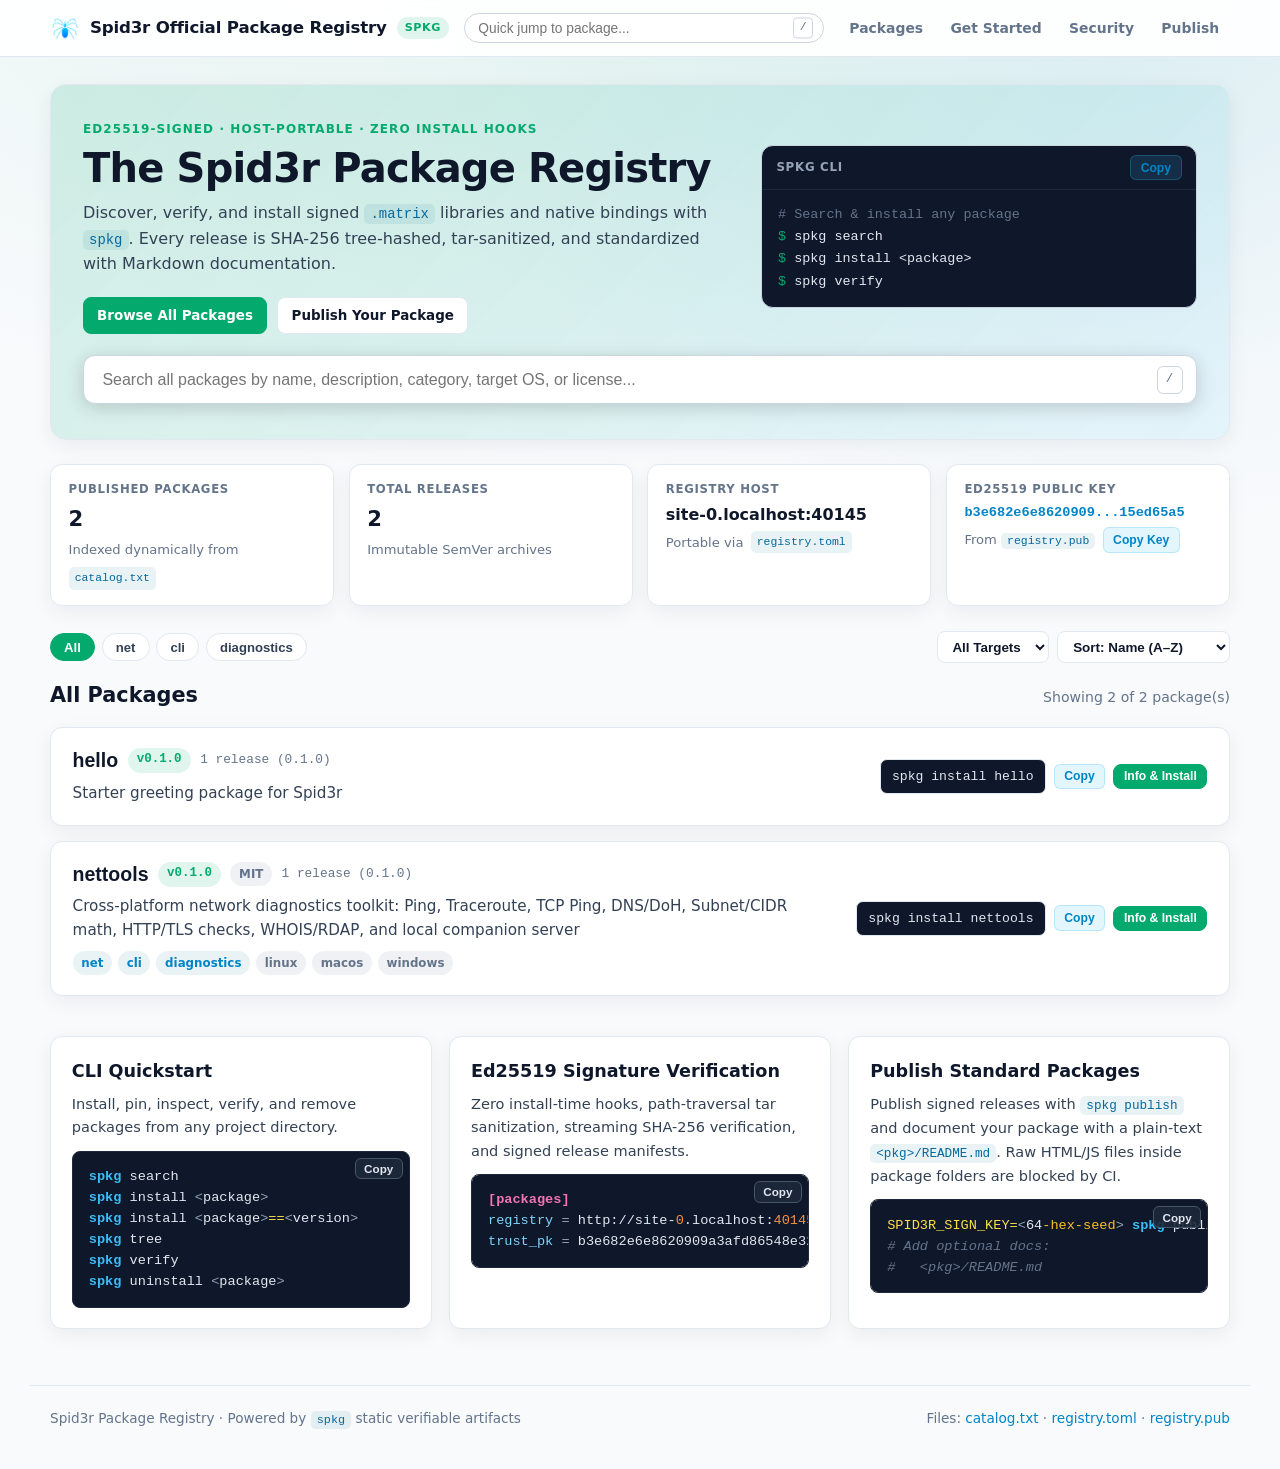
==== index.html @ d698ffff "syntax" ====
<!doctype html>
<html lang="en">
<head>
  <meta charset="utf-8" />
  <meta name="viewport" content="width=device-width, initial-scale=1" />
  <title>Spid3r Package Registry (spkg)</title>
  <link rel="icon" type="image/png" href="./assets/spid3r.png" />
  <style>
    :root {
      --bg-base: #f8fafc;
      --bg-surface: #ffffff;
      --bg-card: #ffffff;
      --bg-card-hover: #f1f5f9;
      --bg-code: #0f172a;
      --bg-chip: rgba(14, 116, 144, 0.09);
      --border: #e2e8f0;
      --border-strong: #cbd5e1;
      --fg: #0f172a;
      --fg-secondary: #334155;
      --fg-muted: #64748b;
      --accent: #04AA6D;
      --accent-hover: #059862;
      --accent-soft: rgba(4, 170, 109, 0.12);
      --cyan: #0284c7;
      --amber: #d97706;
      --rose: #e11d48;
      --shadow: 0 6px 20px rgba(15, 23, 42, 0.06);
      --radius: 12px;
      --radius-sm: 8px;
      --mono: ui-monospace, SFMono-Regular, Menlo, Monaco, Consolas, "Liberation Mono", monospace;
    }

    * { box-sizing: border-box; }
    html { scroll-behavior: smooth; }

    body {
      margin: 0;
      font-family: system-ui, -apple-system, BlinkMacSystemFont, "Segoe UI", Roboto, sans-serif;
      background:
        radial-gradient(ellipse 85% 42% at 50% -10%, rgba(4, 170, 109, 0.1), transparent),
        radial-gradient(ellipse 55% 32% at 88% 4%, rgba(2, 132, 199, 0.07), transparent),
        var(--bg-base);
      color: var(--fg);
      line-height: 1.6;
      min-height: 100vh;
      display: flex;
      flex-direction: column;
    }

    a { color: var(--cyan); text-decoration: none; }
    a:hover { text-decoration: underline; }

    button:focus-visible,
    input:focus-visible,
    select:focus-visible,
    a:focus-visible {
      outline: 2px solid var(--cyan);
      outline-offset: 2px;
    }

    code {
      font-family: var(--mono);
      font-size: 0.87em;
      background: var(--bg-chip);
      color: #0369a1;
      padding: 0.12rem 0.38rem;
      border-radius: 5px;
    }

    pre {
      margin: 0;
      background: var(--bg-code);
      color: #e2e8f0;
      border: 1px solid #1e293b;
      border-radius: var(--radius-sm);
      padding: 0.9rem 1rem;
      overflow-x: auto;
      font-family: var(--mono);
      font-size: 0.85rem;
      line-height: 1.55;
    }
    pre code {
      background: transparent;
      color: inherit;
      padding: 0;
      font-size: inherit;
    }

    /* Syntax highlighting tokens inside dark terminal <pre> blocks */
    .tok-comment { color: #64748b; font-style: italic; }
    .tok-string  { color: #86efac; }
    .tok-kw      { color: #c084fc; font-weight: 600; }
    .tok-cmd     { color: #38bdf8; font-weight: 600; }
    .tok-flag    { color: #fbbf24; }
    .tok-num     { color: #fb923c; }
    .tok-fn      { color: #60a5fa; }
    .tok-sec     { color: #f472b6; font-weight: 700; }
    .tok-key     { color: #7dd3fc; }
    .tok-var     { color: #fde047; }
    .tok-op      { color: #94a3b8; }

    /* Topbar */
    .topbar {
      position: sticky;
      top: 0;
      z-index: 50;
      background: rgba(255, 255, 255, 0.92);
      backdrop-filter: blur(12px);
      border-bottom: 1px solid var(--border);
    }

    .topbar-inner {
      max-width: 1220px;
      margin: 0 auto;
      padding: 0.7rem 1.25rem;
      display: flex;
      align-items: center;
      justify-content: space-between;
      gap: 0.9rem;
      flex-wrap: wrap;
    }

    .brand {
      display: inline-flex;
      align-items: center;
      gap: 0.62rem;
      color: var(--fg);
      font-weight: 700;
      font-size: 1.04rem;
      letter-spacing: -0.01em;
    }
    .brand:hover { text-decoration: none; }
    .brand img { width: 30px; height: 30px; border-radius: 7px; display: block; }
    .brand-tag {
      font-size: 0.7rem;
      font-weight: 700;
      padding: 0.12rem 0.5rem;
      border-radius: 999px;
      background: var(--accent-soft);
      color: var(--accent);
      text-transform: uppercase;
      letter-spacing: 0.05em;
    }

    .top-search {
      flex: 1 1 240px;
      max-width: 360px;
      position: relative;
    }
    .top-search input {
      width: 100%;
      padding: 0.42rem 2.2rem 0.42rem 0.85rem;
      border-radius: 999px;
      border: 1px solid var(--border-strong);
      background: var(--bg-card);
      color: var(--fg);
      font-size: 0.86rem;
    }
    .top-kbd {
      position: absolute;
      right: 0.65rem;
      top: 50%;
      transform: translateY(-50%);
      font-family: var(--mono);
      font-size: 0.72rem;
      color: var(--fg-muted);
      border: 1px solid var(--border-strong);
      border-radius: 4px;
      padding: 0.02rem 0.35rem;
      pointer-events: none;
    }

    .nav-links {
      display: flex;
      align-items: center;
      gap: 0.35rem;
      flex-wrap: wrap;
    }
    .nav-link {
      color: var(--fg-muted);
      font-size: 0.87rem;
      font-weight: 600;
      padding: 0.36rem 0.68rem;
      border-radius: var(--radius-sm);
    }
    .nav-link:hover { background: var(--bg-card); color: var(--fg); text-decoration: none; }

    .btn {
      background: var(--bg-card);
      color: var(--fg);
      border: 1px solid var(--border);
      border-radius: var(--radius-sm);
      padding: 0.42rem 0.82rem;
      font-size: 0.84rem;
      font-weight: 600;
      cursor: pointer;
      display: inline-flex;
      align-items: center;
      gap: 0.35rem;
      transition: border-color 0.14s, background 0.14s;
    }
    .btn:hover { background: var(--bg-card-hover); border-color: var(--border-strong); text-decoration: none; }
    .btn-primary {
      background: var(--accent);
      color: #ffffff;
      border-color: var(--accent);
    }
    .btn-primary:hover { background: var(--accent-hover); border-color: var(--accent-hover); }
    .btn-sm { padding: 0.28rem 0.6rem; font-size: 0.76rem; }

    .wrap {
      width: 100%;
      max-width: 1220px;
      margin: 0 auto;
      padding: 1.65rem 1.25rem 3.5rem;
      flex: 1 0 auto;
    }

    .banner-move {
      display: none;
      margin-bottom: 1.25rem;
      padding: 0.9rem 1.1rem;
      border-radius: var(--radius);
      border: 1px solid rgba(251, 191, 36, 0.45);
      border-left: 4px solid var(--amber);
      background: rgba(251, 191, 36, 0.12);
      font-size: 0.94rem;
    }

    /* Home Hero */
    .hero {
      background: linear-gradient(135deg, rgba(4, 170, 109, 0.15), rgba(56, 189, 248, 0.09));
      border: 1px solid var(--border);
      border-radius: 16px;
      padding: 2.2rem 2rem;
      box-shadow: var(--shadow);
      margin-bottom: 1.45rem;
    }
    .hero-grid {
      display: grid;
      grid-template-columns: minmax(0, 1.35fr) minmax(280px, 0.9fr);
      gap: 1.5rem;
      align-items: center;
    }
    .eyebrow {
      font-size: 0.75rem;
      font-weight: 700;
      letter-spacing: 0.09em;
      text-transform: uppercase;
      color: var(--accent);
      margin-bottom: 0.4rem;
    }
    h1 {
      margin: 0 0 0.55rem;
      font-size: clamp(1.75rem, 3.3vw, 2.5rem);
      line-height: 1.15;
      letter-spacing: -0.02em;
    }
    .hero-lead {
      margin: 0 0 1.25rem;
      color: var(--fg-secondary);
      max-width: 62ch;
      font-size: 1rem;
    }
    .hero-actions {
      display: flex;
      gap: 0.65rem;
      flex-wrap: wrap;
      align-items: center;
    }

    .hero-terminal {
      background: var(--bg-code);
      border: 1px solid var(--border-strong);
      border-radius: var(--radius);
      overflow: hidden;
    }
    .hero-term-head {
      padding: 0.52rem 0.9rem;
      border-bottom: 1px solid #1e293b;
      display: flex;
      align-items: center;
      justify-content: space-between;
      font-size: 0.74rem;
      font-weight: 700;
      color: #94a3b8;
      text-transform: uppercase;
      letter-spacing: 0.06em;
    }
    .hero-term-body {
      padding: 0.9rem 1rem;
      font-family: var(--mono);
      font-size: 0.84rem;
      color: #e2e8f0;
      line-height: 1.65;
    }
    .t-prompt { color: var(--accent); }
    .t-comment { color: #64748b; }

    .search-shell {
      position: relative;
      display: flex;
      align-items: center;
      margin-top: 1.35rem;
    }
    .search-input {
      width: 100%;
      padding: 0.9rem 4.5rem 0.9rem 1.15rem;
      border-radius: var(--radius);
      border: 1px solid var(--border-strong);
      background: var(--bg-surface);
      color: var(--fg);
      font-size: 1rem;
      box-shadow: 0 4px 18px rgba(0, 0, 0, 0.16);
    }
    .kbd-hint {
      position: absolute;
      right: 0.9rem;
      padding: 0.18rem 0.52rem;
      border-radius: 6px;
      border: 1px solid var(--border-strong);
      background: var(--bg-card);
      color: var(--fg-muted);
      font-family: var(--mono);
      font-size: 0.78rem;
      pointer-events: none;
    }

    /* KPI Strip */
    .kpi-grid {
      display: grid;
      grid-template-columns: repeat(auto-fit, minmax(220px, 1fr));
      gap: 0.9rem;
      margin-bottom: 1.6rem;
    }
    .kpi {
      background: var(--bg-card);
      border: 1px solid var(--border);
      border-radius: var(--radius);
      padding: 0.95rem 1.1rem;
      box-shadow: var(--shadow);
    }
    .kpi-k {
      font-size: 0.73rem;
      font-weight: 700;
      text-transform: uppercase;
      letter-spacing: 0.06em;
      color: var(--fg-muted);
    }
    .kpi-v {
      font-size: 1.32rem;
      font-weight: 700;
      margin: 0.22rem 0;
      word-break: break-word;
    }
    .kpi-n {
      font-size: 0.82rem;
      color: var(--fg-muted);
      display: flex;
      align-items: center;
      gap: 0.45rem;
      flex-wrap: wrap;
    }
    .mono-trunc {
      font-family: var(--mono);
      font-size: 0.85rem;
      color: var(--cyan);
    }

    /* Toolbar & Directory */
    .toolbar {
      display: flex;
      align-items: center;
      justify-content: space-between;
      gap: 0.9rem;
      flex-wrap: wrap;
      margin-bottom: 1rem;
    }
    .cat-pills { display: flex; align-items: center; gap: 0.42rem; flex-wrap: wrap; }
    .pill {
      background: var(--bg-card);
      color: var(--fg-secondary);
      border: 1px solid var(--border);
      border-radius: 999px;
      padding: 0.34rem 0.82rem;
      font-size: 0.82rem;
      font-weight: 600;
      cursor: pointer;
    }
    .pill:hover { border-color: var(--border-strong); color: var(--fg); }
    .pill.active { background: var(--accent); border-color: var(--accent); color: #ffffff; }
    .toolbar-selects { display: flex; align-items: center; gap: 0.5rem; flex-wrap: wrap; }

    select {
      background: var(--bg-card);
      color: var(--fg);
      border: 1px solid var(--border);
      border-radius: var(--radius-sm);
      padding: 0.4rem 0.68rem;
      font-size: 0.84rem;
      font-weight: 600;
    }

    .catalog-head {
      display: flex;
      align-items: baseline;
      justify-content: space-between;
      margin-bottom: 0.9rem;
      gap: 0.5rem;
      flex-wrap: wrap;
    }
    .catalog-head h2 { margin: 0; font-size: 1.3rem; }
    .result-meta { color: var(--fg-muted); font-size: 0.88rem; }

    .pkg-grid {
      display: flex;
      flex-direction: column;
      gap: 0.9rem;
      margin-bottom: 2.5rem;
    }
    .pkg-card {
      background: var(--bg-card);
      border: 1px solid var(--border);
      border-radius: var(--radius);
      padding: 1.25rem 1.35rem;
      display: grid;
      grid-template-columns: minmax(0, 1fr) auto;
      gap: 1rem 1.5rem;
      align-items: center;
      box-shadow: var(--shadow);
      transition: transform 0.13s, border-color 0.15s;
      cursor: pointer;
    }
    .pkg-card:hover { transform: translateY(-1px); border-color: var(--cyan); }
    .pkg-main {
      display: flex;
      flex-direction: column;
      gap: 0.55rem;
      min-width: 0;
    }
    .pkg-top { display: flex; align-items: center; gap: 0.6rem; flex-wrap: wrap; }
    .pkg-name-btn {
      background: none;
      border: none;
      padding: 0;
      color: var(--fg);
      font-size: 1.22rem;
      font-weight: 700;
      cursor: pointer;
      text-align: left;
    }
    .pkg-card:hover .pkg-name-btn { color: var(--cyan); text-decoration: underline; }
    .ver-pill {
      font-family: var(--mono);
      font-size: 0.78rem;
      font-weight: 700;
      padding: 0.16rem 0.56rem;
      border-radius: 999px;
      background: var(--accent-soft);
      color: var(--accent);
      white-space: nowrap;
    }
    .pkg-meta-sub {
      font-size: 0.8rem;
      color: var(--fg-muted);
      font-family: var(--mono);
    }
    .pkg-desc {
      margin: 0;
      color: var(--fg-secondary);
      font-size: 0.95rem;
      line-height: 1.55;
      word-break: break-word;
    }
    .tag-row { display: flex; flex-wrap: wrap; gap: 0.38rem; align-items: center; }
    .tag {
      font-size: 0.74rem;
      font-weight: 600;
      padding: 0.14rem 0.54rem;
      border-radius: 999px;
      background: var(--bg-chip);
      color: var(--cyan);
    }
    .tag.target { background: rgba(148, 163, 184, 0.15); color: var(--fg-muted); }

    .pkg-foot {
      display: flex;
      align-items: center;
      gap: 0.5rem;
      flex-wrap: wrap;
      justify-content: flex-end;
    }
    .install-mini {
      background: var(--bg-code);
      color: #e2e8f0;
      border: 1px solid var(--border);
      border-radius: 7px;
      padding: 0.38rem 0.7rem;
      font-family: var(--mono);
      font-size: 0.82rem;
      white-space: nowrap;
    }
    .copy-mini {
      background: rgba(56, 189, 248, 0.14);
      color: var(--cyan);
      border: 1px solid rgba(56, 189, 248, 0.25);
      border-radius: 6px;
      padding: 0.3rem 0.6rem;
      font-size: 0.76rem;
      font-weight: 700;
      cursor: pointer;
      white-space: nowrap;
    }
    .copy-mini:hover { background: var(--accent); color: #ffffff; border-color: var(--accent); }

    /* Info Panels */
    .sections-grid {
      display: grid;
      grid-template-columns: repeat(auto-fit, minmax(310px, 1fr));
      gap: 1.1rem;
    }
    .panel {
      background: var(--bg-card);
      border: 1px solid var(--border);
      border-radius: var(--radius);
      padding: 1.25rem 1.3rem;
      box-shadow: var(--shadow);
      scroll-margin-top: 4.5rem;
    }
    .panel h3 { margin: 0 0 0.45rem; font-size: 1.1rem; }
    .panel p { margin: 0 0 0.75rem; color: var(--fg-secondary); font-size: 0.91rem; }

    .code-wrap { position: relative; margin-top: 0.55rem; }
    .code-wrap .copy-float {
      position: absolute;
      top: 0.45rem;
      right: 0.45rem;
      background: rgba(30, 41, 59, 0.9);
      color: #e2e8f0;
      border: 1px solid #475569;
      border-radius: 6px;
      padding: 0.2rem 0.52rem;
      font-size: 0.73rem;
      font-weight: 600;
      cursor: pointer;
    }
    .code-wrap .copy-float:hover { background: var(--accent); border-color: var(--accent); color: #ffffff; }

    .empty-state {
      grid-column: 1 / -1;
      background: var(--bg-card);
      border: 1px dashed var(--border-strong);
      border-radius: var(--radius);
      padding: 2.2rem;
      text-align: center;
      color: var(--fg-muted);
    }

    /* Package Detail View */
    .detail-view { display: none; }
    .detail-view.active { display: block; }
    .home-view.hidden { display: none; }

    .detail-crumb {
      display: flex;
      align-items: center;
      justify-content: space-between;
      gap: 0.75rem;
      flex-wrap: wrap;
      margin-bottom: 1rem;
    }
    .crumb-trail {
      font-size: 0.88rem;
      color: var(--fg-muted);
      display: flex;
      align-items: center;
      gap: 0.45rem;
      flex-wrap: wrap;
    }

    .detail-header {
      background: var(--bg-card);
      border: 1px solid var(--border);
      border-radius: 14px;
      padding: 1.4rem 1.5rem;
      box-shadow: var(--shadow);
      margin-bottom: 1.25rem;
    }
    .detail-title-row {
      display: flex;
      align-items: center;
      justify-content: space-between;
      gap: 1rem;
      flex-wrap: wrap;
    }
    .detail-title-left {
      display: flex;
      align-items: center;
      gap: 0.7rem;
      flex-wrap: wrap;
    }
    .detail-title-left h1 { margin: 0; font-size: clamp(1.5rem, 2.8vw, 2.05rem); }

    .sig-badge {
      font-size: 0.76rem;
      font-weight: 700;
      padding: 0.2rem 0.62rem;
      border-radius: 999px;
      background: var(--accent-soft);
      color: var(--accent);
      border: 1px solid rgba(4, 170, 109, 0.35);
    }
    .sig-badge.warn {
      background: rgba(251, 191, 36, 0.14);
      color: var(--amber);
      border-color: rgba(251, 191, 36, 0.35);
    }

    .detail-layout {
      display: grid;
      grid-template-columns: minmax(0, 1fr) 335px;
      gap: 1.25rem;
      align-items: start;
    }

    .detail-main-card {
      background: var(--bg-card);
      border: 1px solid var(--border);
      border-radius: var(--radius);
      box-shadow: var(--shadow);
      overflow: hidden;
    }

    .detail-tabs {
      display: flex;
      gap: 0.25rem;
      padding: 0.65rem 0.9rem 0;
      border-bottom: 1px solid var(--border);
      background: var(--bg-surface);
      flex-wrap: wrap;
    }
    .dtab-btn {
      background: transparent;
      color: var(--fg-muted);
      border: none;
      border-bottom: 2px solid transparent;
      padding: 0.55rem 0.9rem;
      font-size: 0.88rem;
      font-weight: 600;
      cursor: pointer;
    }
    .dtab-btn:hover { color: var(--fg); }
    .dtab-btn.active {
      color: var(--accent);
      border-bottom-color: var(--accent);
    }

    .detail-tab-body { padding: 1.35rem 1.45rem; }

    /* Markdown Typography */
    .md-body h1, .md-body h2, .md-body h3, .md-body h4 {
      margin: 1.35rem 0 0.55rem;
      line-height: 1.25;
      color: var(--fg);
    }
    .md-body h1:first-child, .md-body h2:first-child { margin-top: 0; }
    .md-body h1 { font-size: 1.55rem; padding-bottom: 0.35rem; border-bottom: 1px solid var(--border); }
    .md-body h2 { font-size: 1.25rem; padding-bottom: 0.28rem; border-bottom: 1px solid var(--border); }
    .md-body h3 { font-size: 1.06rem; }
    .md-body p { margin: 0 0 0.85rem; color: var(--fg-secondary); }
    .md-body ul, .md-body ol { margin: 0 0 0.9rem; padding-left: 1.45rem; color: var(--fg-secondary); }
    .md-body li { margin-bottom: 0.28rem; }
    .md-body blockquote {
      margin: 0 0 0.95rem;
      padding: 0.55rem 1rem;
      border-left: 3px solid var(--accent);
      background: var(--bg-surface);
      color: var(--fg-secondary);
      border-radius: 0 var(--radius-sm) var(--radius-sm) 0;
    }
    .md-body hr {
      border: 0;
      border-top: 1px solid var(--border);
      margin: 1.25rem 0;
    }
    .md-table-wrap { overflow-x: auto; margin: 0 0 1rem; }
    .md-body table {
      width: 100%;
      border-collapse: collapse;
      font-size: 0.88rem;
    }
    .md-body th, .md-body td {
      text-align: left;
      padding: 0.52rem 0.75rem;
      border: 1px solid var(--border);
      color: var(--fg-secondary);
    }
    .md-body th { background: var(--bg-surface); color: var(--fg); font-weight: 700; }
    .md-body .code-wrap { margin: 0 0 1rem; }

    /* Sidebar Cards */
    .detail-side { display: flex; flex-direction: column; gap: 1rem; }
    .side-card {
      background: var(--bg-card);
      border: 1px solid var(--border);
      border-radius: var(--radius);
      padding: 1.05rem 1.15rem;
      box-shadow: var(--shadow);
    }
    .side-card h3 {
      margin: 0 0 0.7rem;
      font-size: 0.86rem;
      text-transform: uppercase;
      letter-spacing: 0.06em;
      color: var(--fg-muted);
    }
    .meta-list { display: flex; flex-direction: column; gap: 0.58rem; }
    .meta-row {
      display: flex;
      justify-content: space-between;
      align-items: baseline;
      gap: 0.6rem;
      font-size: 0.87rem;
      padding-bottom: 0.45rem;
      border-bottom: 1px solid var(--border);
    }
    .meta-row:last-child { border-bottom: 0; padding-bottom: 0; }
    .meta-row span:first-child { color: var(--fg-muted); }
    .meta-row strong { color: var(--fg); text-align: right; word-break: break-all; }

    .install-block { margin-bottom: 1.15rem; }
    .install-block h4 { margin: 0 0 0.35rem; font-size: 0.94rem; }
    .install-block p { margin: 0 0 0.45rem; font-size: 0.86rem; color: var(--fg-muted); }

    .ver-table { width: 100%; border-collapse: collapse; font-size: 0.88rem; }
    .ver-table th, .ver-table td {
      text-align: left;
      padding: 0.6rem 0.75rem;
      border-bottom: 1px solid var(--border);
    }
    .ver-table th { color: var(--fg-muted); font-size: 0.76rem; text-transform: uppercase; }

    footer {
      max-width: 1220px;
      width: 100%;
      margin: 0 auto;
      padding: 1.4rem 1.25rem 2.4rem;
      border-top: 1px solid var(--border);
      color: var(--fg-muted);
      font-size: 0.85rem;
      display: flex;
      justify-content: space-between;
      gap: 1rem;
      flex-wrap: wrap;
    }

    @media (max-width: 940px) {
      .hero-grid { grid-template-columns: 1fr; }
      .detail-layout { grid-template-columns: 1fr; }
    }
    @media (max-width: 780px) {
      .pkg-card { grid-template-columns: 1fr; }
      .pkg-foot { justify-content: flex-start; padding-top: 0.65rem; border-top: 1px solid var(--border); }
    }
    @media (max-width: 640px) {
      .hero { padding: 1.35rem 1.1rem; }
      .kbd-hint, .top-kbd { display: none; }
      .top-search { order: 3; max-width: 100%; flex-basis: 100%; }
    }
  </style>
</head>
<body id="top">
  <header class="topbar">
    <div class="topbar-inner">
      <a class="brand" href="#browse" id="brandHomeLink">
        <img src="./assets/spid3r.png" alt="Spid3r logo" />
        <span id="regBrandName">Spid3r Package Registry</span>
        <span class="brand-tag">spkg</span>
      </a>

      <div class="top-search">
        <input id="topSearchInput" type="search" placeholder="Quick jump to package..." aria-label="Quick search packages" />
        <span class="top-kbd">/</span>
      </div>

      <nav class="nav-links" aria-label="Registry navigation">
        <a class="nav-link" href="#browse" id="navPackages">Packages</a>
        <a class="nav-link" href="#quickstart" id="navQuickstart">Get Started</a>
        <a class="nav-link" href="#security" id="navSecurity">Security</a>
        <a class="nav-link" href="#publish" id="navPublish">Publish</a>
      </nav>
    </div>
  </header>

  <main class="wrap">
    <div id="moveBanner" class="banner-move" role="status"></div>

    <!-- VIEW 1: REGISTRY HOME & PACKAGE DIRECTORY -->
    <div id="homeView" class="home-view">
      <section class="hero">
        <div class="hero-grid">
          <div>
            <div class="eyebrow">Ed25519-Signed · Host-Portable · Zero Install Hooks</div>
            <h1>The Spid3r Package Registry</h1>
            <p class="hero-lead">
              Discover, verify, and install signed <code>.matrix</code> libraries and native bindings with <code>spkg</code>. Every release is SHA-256 tree-hashed, tar-sanitized, and standardized with Markdown documentation.
            </p>
            <div class="hero-actions">
              <a class="btn btn-primary" href="#browse">Browse All Packages</a>
              <a class="btn" href="#publish">Publish Your Package</a>
            </div>
          </div>

          <div class="hero-terminal">
            <div class="hero-term-head">
              <span>spkg cli</span>
              <button class="copy-mini" type="button" id="copyHeroBtn">Copy</button>
            </div>
            <div class="hero-term-body">
              <div><span class="t-comment"># Search &amp; install any package</span></div>
              <div><span class="t-prompt">$</span> spkg search</div>
              <div><span class="t-prompt">$</span> spkg install &lt;package&gt;</div>
              <div><span class="t-prompt">$</span> spkg verify</div>
            </div>
          </div>
        </div>

        <div class="search-shell">
          <input id="searchInput" class="search-input" type="search" placeholder="Search all packages by name, description, category, target OS, or license..." aria-label="Search packages" />
          <span class="kbd-hint">/</span>
        </div>
      </section>

      <section class="kpi-grid" aria-label="Registry telemetry">
        <div class="kpi">
          <div class="kpi-k">Published Packages</div>
          <div class="kpi-v" id="kpiPkgCount">—</div>
          <div class="kpi-n">Indexed dynamically from <code>catalog.txt</code></div>
        </div>
        <div class="kpi">
          <div class="kpi-k">Total Releases</div>
          <div class="kpi-v" id="kpiVerCount">—</div>
          <div class="kpi-n">Immutable SemVer archives</div>
        </div>
        <div class="kpi">
          <div class="kpi-k">Registry Host</div>
          <div class="kpi-v" id="kpiOrigin" style="font-size: 1rem;">—</div>
          <div class="kpi-n">Portable via <code>registry.toml</code></div>
        </div>
        <div class="kpi">
          <div class="kpi-k">Ed25519 Public Key</div>
          <div class="kpi-v mono-trunc" id="kpiPubShort">Loading...</div>
          <div class="kpi-n">
            <span>From <code>registry.pub</code></span>
            <button class="copy-mini" type="button" id="copyPkBtn">Copy Key</button>
          </div>
        </div>
      </section>

      <section id="browse" aria-label="Package catalog">
        <div class="toolbar">
          <div class="cat-pills" id="catBar">
            <button class="pill active" type="button" data-cat="">All</button>
          </div>
          <div class="toolbar-selects">
            <select id="targetSelect" aria-label="Filter by target OS">
              <option value="">All Targets</option>
              <option value="windows">Windows</option>
              <option value="linux">Linux</option>
              <option value="macos">macOS</option>
            </select>
            <select id="sortSelect" aria-label="Sort packages">
              <option value="name">Sort: Name (A–Z)</option>
              <option value="versions">Sort: Most Releases</option>
              <option value="latest">Sort: Latest SemVer</option>
            </select>
          </div>
        </div>

        <div class="catalog-head">
          <h2>All Packages</h2>
          <span class="result-meta" id="resultMeta">Loading catalog...</span>
        </div>

        <div id="pkgGrid" class="pkg-grid">
          <div class="empty-state">Loading package catalog from <code>catalog.txt</code>...</div>
        </div>
      </section>

      <div class="sections-grid">
        <section class="panel" id="quickstart">
          <h3>CLI Quickstart</h3>
          <p>Install, pin, inspect, verify, and remove packages from any project directory.</p>
          <div class="code-wrap">
            <button class="copy-float" type="button">Copy</button>
<pre>spkg search
spkg install &lt;package&gt;
spkg install &lt;package&gt;==&lt;version&gt;
spkg tree
spkg verify
spkg uninstall &lt;package&gt;</pre>
          </div>
        </section>

        <section class="panel" id="security">
          <h3>Ed25519 Signature Verification</h3>
          <p>Zero install-time hooks, path-traversal tar sanitization, streaming SHA-256 verification, and signed release manifests.</p>
          <div class="code-wrap">
            <button class="copy-float" type="button">Copy</button>
<pre id="trustIniPre">[packages]
registry = https://spid3r-spkg.github.io
trust_pk = loading...</pre>
          </div>
        </section>

        <section class="panel" id="publish">
          <h3>Publish Standard Packages</h3>
          <p>Publish signed releases with <code>spkg publish</code> and document your package with a plain-text <code>&lt;pkg&gt;/README.md</code>. Raw HTML/JS files inside package folders are blocked by CI.</p>
          <div class="code-wrap">
            <button class="copy-float" type="button">Copy</button>
<pre>SPID3R_SIGN_KEY=&lt;64-hex-seed&gt; spkg publish --to-dir ./spid3r-spkg.github.io
# Add optional docs:
#   &lt;pkg&gt;/README.md</pre>
          </div>
        </section>
      </div>
    </div>

    <!-- VIEW 2: STANDARDIZED PACKAGE INFO & INSTALLATION VIEW -->
    <div id="detailView" class="detail-view" aria-live="polite">
      <div class="detail-crumb">
        <button class="btn" id="backHomeBtn" type="button">&larr; All Packages</button>
        <div class="crumb-trail" id="detailBreadcrumb">Packages</div>
      </div>

      <section class="detail-header">
        <div class="detail-title-row">
          <div class="detail-title-left">
            <h1 id="detailPkgName">package</h1>
            <span class="ver-pill" id="detailPkgVer">v0.0.0</span>
            <select id="detailVerSelect" aria-label="Select package version"></select>
            <span class="sig-badge" id="detailSigBadge">Checking signature...</span>
          </div>
          <div class="tag-row" id="detailHeaderTags"></div>
        </div>
        <p class="pkg-desc" id="detailPkgDesc" style="margin-top: 0.65rem;"></p>
      </section>

      <div class="detail-layout">
        <div class="detail-main-card">
          <div class="detail-tabs" id="detailTabs" role="tablist">
            <button class="dtab-btn active" type="button" data-dtab="readme">README</button>
            <button class="dtab-btn" type="button" data-dtab="install">Installation</button>
            <button class="dtab-btn" type="button" data-dtab="versions">Versions</button>
            <button class="dtab-btn" type="button" data-dtab="manifest">Manifest &amp; Source</button>
          </div>

          <div class="detail-tab-body">
            <div id="tabPanelReadme" class="md-body">Loading README...</div>
            <div id="tabPanelInstall" style="display: none;"></div>
            <div id="tabPanelVersions" style="display: none;"></div>
            <div id="tabPanelManifest" style="display: none;"></div>
          </div>
        </div>

        <aside class="detail-side">
          <div class="side-card">
            <h3>Quick Install</h3>
            <div class="code-wrap" style="margin-top: 0;">
              <button class="copy-float" type="button" id="sideCopyInstallBtn">Copy</button>
              <pre id="sideInstallCmd">spkg install ...</pre>
            </div>
            <div class="code-wrap">
              <button class="copy-float" type="button" id="sideCopyTomlBtn">Copy</button>
              <pre id="sideTomlSnippet">...</pre>
            </div>
          </div>

          <div class="side-card">
            <h3>Package Metadata</h3>
            <div class="meta-list">
              <div class="meta-row"><span>Version</span><strong id="sideVer">—</strong></div>
              <div class="meta-row"><span>License</span><strong id="sideLicense">—</strong></div>
              <div class="meta-row"><span>Entry Module</span><strong id="sideEntry">—</strong></div>
              <div class="meta-row"><span>Min Spid3r</span><strong id="sideSpid3rReq">Any</strong></div>
              <div class="meta-row"><span>Targets</span><strong id="sideTargets">Universal</strong></div>
            </div>
          </div>

          <div class="side-card">
            <h3>Integrity &amp; Dependencies</h3>
            <div class="meta-list">
              <div class="meta-row"><span>Ed25519 Signature</span><strong id="sideSigState">Checking...</strong></div>
              <div class="meta-row"><span>Dependencies</span><strong id="sideDeps">None</strong></div>
            </div>
            <div style="margin-top: 0.7rem;">
              <div class="kpi-k" style="margin-bottom: 0.25rem;">Tree SHA-256 (<code>sha256.txt</code>)</div>
              <div class="mono-trunc" id="sideSha256" style="word-break: break-all; font-size: 0.78rem;">—</div>
              <button class="copy-mini" type="button" id="sideCopyShaBtn" style="margin-top: 0.4rem;">Copy SHA-256</button>
            </div>
          </div>

          <div class="side-card">
            <h3>Release Artifacts</h3>
            <div class="tag-row" id="sideArtifacts" style="gap: 0.45rem;"></div>
          </div>
        </aside>
      </div>
    </div>
  </main>

  <footer>
    <span>Spid3r Package Registry · Powered by <code>spkg</code> static verifiable artifacts</span>
    <span>Files: <a href="./catalog.txt">catalog.txt</a> · <a href="./registry.toml">registry.toml</a> · <a href="./registry.pub">registry.pub</a></span>
  </footer>

    <script>
    (function (root) {
      'use strict';

      /* ---- Zero-Dependency DOM Syntax Highlighter (textContent only) ---- */
      function addTok(parent, doc, text, cls) {
        if (!text) return;
        if (!cls) {
          parent.appendChild(doc.createTextNode(text));
          return;
        }
        var sp = doc.createElement('span');
        sp.className = 'tok-' + cls;
        sp.textContent = text;
        parent.appendChild(sp);
      }

      function detectLang(raw, hint) {
        var h = String(hint || '').trim().toLowerCase();
        if (h === 'toml' || h === 'ini') return 'toml';
        if (h === 'matrix' || h === 'spid3r' || h === 'mt' || h === 'rust' || h === 'js') return 'matrix';
        if (h === 'bash' || h === 'sh' || h === 'zsh' || h === 'shell' || h === 'powershell' || h === 'cli') return 'bash';
        var s = String(raw || '').trim();
        if (/^\[[a-zA-Z0-9_.-]+\]/m.test(s) || /^[a-zA-Z0-9_-]+\s*=\s*["{\[]/m.test(s)) return 'toml';
        if (/\b(fn|let|const|public|import|return|if|elif|else|while|for|try|catch)\b/.test(s)) return 'matrix';
        return 'bash';
      }

      function highlightLineBash(el, doc, line) {
        var cIdx = line.indexOf('#');
        var body = cIdx >= 0 ? line.slice(0, cIdx) : line;
        var comment = cIdx >= 0 ? line.slice(cIdx) : '';
        var re = /("(?:\\.|[^"])*"|'(?:\\.|[^'])*'|[A-Z][A-Z0-9_]*=|--?[a-zA-Z0-9_-]+|\b(?:spkg|spid3r|git|curl|python|node|export)\b|==|[<>|&;])/g;
        var last = 0, m, seenCmd = false;
        while ((m = re.exec(body)) !== null) {
          if (m.index > last) addTok(el, doc, body.slice(last, m.index), '');
          var t = m[0];
          if (t.charAt(0) === '"' || t.charAt(0) === "'") addTok(el, doc, t, 'string');
          else if (t.charAt(t.length - 1) === '=') addTok(el, doc, t, 'var');
          else if (t.charAt(0) === '-') addTok(el, doc, t, 'flag');
          else if (t === '==' || t.length === 1) addTok(el, doc, t, 'op');
          else { addTok(el, doc, t, 'cmd'); seenCmd = true; }
          last = re.lastIndex;
        }
        if (last < body.length) {
          var rest = body.slice(last);
          if (!seenCmd && /^\s*[a-zA-Z0-9_.-]+/.test(rest)) {
            var lead = rest.match(/^(\s*)([a-zA-Z0-9_.-]+)([\s\S]*)$/);
            if (lead) {
              addTok(el, doc, lead[1], '');
              addTok(el, doc, lead[2], 'cmd');
              addTok(el, doc, lead[3], '');
            } else addTok(el, doc, rest, '');
          } else {
            addTok(el, doc, rest, '');
          }
        }
        if (comment) addTok(el, doc, comment, 'comment');
      }

      function highlightLineToml(el, doc, line) {
        var trimmed = line.trim();
        if (trimmed.charAt(0) === '#') { addTok(el, doc, line, 'comment'); return; }
        if (/^\s*\[[^\]]+\]\s*$/.test(line)) { addTok(el, doc, line, 'sec'); return; }
        var eqIdx = line.indexOf('=');
        if (eqIdx > 0) {
          addTok(el, doc, line.slice(0, eqIdx), 'key');
          addTok(el, doc, '=', 'op');
          var rhs = line.slice(eqIdx + 1);
          var re = /("(?:\\.|[^"])*"|\b(?:true|false)\b|\b\d+(?:\.\d+)?\b|#.*$|[a-zA-Z_][a-zA-Z0-9_-]*(?=\s*=))/g;
          var last = 0, m;
          while ((m = re.exec(rhs)) !== null) {
            if (m.index > last) addTok(el, doc, rhs.slice(last, m.index), '');
            var t = m[0];
            if (t.charAt(0) === '"') addTok(el, doc, t, 'string');
            else if (t.charAt(0) === '#') addTok(el, doc, t, 'comment');
            else if (t === 'true' || t === 'false') addTok(el, doc, t, 'kw');
            else if (/^\d/.test(t)) addTok(el, doc, t, 'num');
            else addTok(el, doc, t, 'key');
            last = re.lastIndex;
          }
          if (last < rhs.length) addTok(el, doc, rhs.slice(last), '');
          return;
        }
        addTok(el, doc, line, '');
      }

      function highlightLineMatrix(el, doc, line) {
        var re = /(\/\/.*$|"(?:\\.|[^"])*"|'(?:\\.|[^'])*'|\b(?:public|private|fn|let|const|import|as|from|return|if|elif|else|while|for|in|try|catch|throw|class|new|true|false|null|and|or|not)\b|\b(?:string|int|float|bool|list|map|ok|err|some|none)\b|\b\d+(?:\.\d+)?\b|\b[a-zA-Z_][a-zA-Z0-9_]*(?=\s*\())/g;
        var last = 0, m;
        while ((m = re.exec(line)) !== null) {
          if (m.index > last) addTok(el, doc, line.slice(last, m.index), '');
          var t = m[0];
          if (t.indexOf('//') === 0) addTok(el, doc, t, 'comment');
          else if (t.charAt(0) === '"' || t.charAt(0) === "'") addTok(el, doc, t, 'string');
          else if (/^\d/.test(t)) addTok(el, doc, t, 'num');
          else if (/^(string|int|float|bool|list|map|ok|err|some|none)$/.test(t)) addTok(el, doc, t, 'cmd');
          else if (/^(public|private|fn|let|const|import|as|from|return|if|elif|else|while|for|in|try|catch|throw|class|new|true|false|null|and|or|not)$/.test(t)) addTok(el, doc, t, 'kw');
          else addTok(el, doc, t, 'fn');
          last = re.lastIndex;
        }
        if (last < line.length) addTok(el, doc, line.slice(last), '');
      }

      function highlightCodeToDom(codeEl, rawText, lang, docObj) {
        var doc = docObj || document;
        codeEl.textContent = '';
        var mode = detectLang(rawText, lang);
        var lines = String(rawText || '').replace(/\r\n/g, '\n').split('\n');
        for (var i = 0; i < lines.length; i++) {
          if (i > 0) codeEl.appendChild(doc.createTextNode('\n'));
          if (mode === 'toml') highlightLineToml(codeEl, doc, lines[i]);
          else if (mode === 'matrix') highlightLineMatrix(codeEl, doc, lines[i]);
          else highlightLineBash(codeEl, doc, lines[i]);
        }
      }

      /* ---- Strict DOM-Only Safe Markdown Renderer (textContent only, URL-sanitized) ---- */
      function sanitizeLinkUrl(raw) {
        var s = String(raw || '').trim();
        if (!s) return null;
        if (s.charAt(0) === '#' || s.indexOf('./') === 0 || s.indexOf('../') === 0) return s;
        try {
          var u = new URL(s, 'https://spid3r-spkg.github.io');
          if (u.protocol === 'https:' || u.protocol === 'http:') return s;
        } catch (e) {}
        return null;
      }

      function appendInlineMd(parent, text, doc) {
        var s = String(text || '');
        var idx = 0;
        var re = /(`[^`]+`|\*\*[^*]+\*\*|\*[^*]+\*|\[[^\]]+\]\([^)]+\))/g;
        var m;
        while ((m = re.exec(s)) !== null) {
          if (m.index > idx) {
            parent.appendChild(doc.createTextNode(s.slice(idx, m.index)));
          }
          var tok = m[0];
          if (tok.charAt(0) === '`') {
            var codeEl = doc.createElement('code');
            codeEl.textContent = tok.slice(1, -1);
            parent.appendChild(codeEl);
          } else if (tok.indexOf('**') === 0) {
            var strong = doc.createElement('strong');
            strong.textContent = tok.slice(2, -2);
            parent.appendChild(strong);
          } else if (tok.charAt(0) === '*') {
            var em = doc.createElement('em');
            em.textContent = tok.slice(1, -1);
            parent.appendChild(em);
          } else if (tok.charAt(0) === '[') {
            var mid = tok.indexOf('](');
            var label = tok.slice(1, mid);
            var hrefRaw = tok.slice(mid + 2, -1);
            var safeHref = sanitizeLinkUrl(hrefRaw);
            if (safeHref) {
              var a = doc.createElement('a');
              a.href = safeHref;
              a.textContent = label;
              if (safeHref.indexOf('http://') === 0 || safeHref.indexOf('https://') === 0) {
                a.target = '_blank';
                a.rel = 'noopener noreferrer';
              }
              parent.appendChild(a);
            } else {
              parent.appendChild(doc.createTextNode(label));
            }
          }
          idx = re.lastIndex;
        }
        if (idx < s.length) {
          parent.appendChild(doc.createTextNode(s.slice(idx)));
        }
      }

      function isTableSep(line) {
        return /^\s*\|?(?:\s*:?-+:?\s*\|)+\s*:?-+:?\s*\|?\s*$/.test(line);
      }

      function splitTableRow(line) {
        var t = line.trim();
        if (t.charAt(0) === '|') t = t.slice(1);
        if (t.charAt(t.length - 1) === '|') t = t.slice(0, -1);
        return t.split('|').map(function (c) { return c.trim(); });
      }

      function renderMarkdownToDom(container, mdText, docObj, copyFn) {
        var doc = docObj || document;
        container.textContent = '';
        var lines = String(mdText || '').replace(/\r\n/g, '\n').split('\n');
        var i = 0;

        while (i < lines.length) {
          var line = lines[i];
          var trimmed = line.trim();

          if (!trimmed) { i += 1; continue; }

          // Fenced code block
          if (trimmed.indexOf('```') === 0) {
            var fenceLang = trimmed.slice(3).trim();
            i += 1;
            var buf = [];
            while (i < lines.length && lines[i].trim().indexOf('```') !== 0) {
              buf.push(lines[i]);
              i += 1;
            }
            if (i < lines.length) i += 1;
            var codeWrap = doc.createElement('div');
            codeWrap.className = 'code-wrap';
            var copyBtn = doc.createElement('button');
            copyBtn.type = 'button';
            copyBtn.className = 'copy-float';
            copyBtn.textContent = 'Copy';
            var codeStr = buf.join('\n');
            if (copyFn) copyFn(copyBtn, (function (c) { return function () { return c; }; })(codeStr));
            var pre = doc.createElement('pre');
            var codeNode = doc.createElement('code');
            highlightCodeToDom(codeNode, codeStr, fenceLang, doc);
            pre.appendChild(codeNode);
            codeWrap.appendChild(copyBtn);
            codeWrap.appendChild(pre);
            container.appendChild(codeWrap);
            continue;
          }

          // Horizontal rule
          if (/^(\-{3,}|\*{3,}|_{3,})$/.test(trimmed)) {
            container.appendChild(doc.createElement('hr'));
            i += 1;
            continue;
          }

          // Heading
          var hm = line.match(/^(#{1,6})\s+(.*)$/);
          if (hm) {
            var h = doc.createElement('h' + hm[1].length);
            appendInlineMd(h, hm[2].trim(), doc);
            container.appendChild(h);
            i += 1;
            continue;
          }

          // Blockquote
          if (trimmed.indexOf('>') === 0) {
            var bq = doc.createElement('blockquote');
            var bqLines = [];
            while (i < lines.length && lines[i].trim().indexOf('>') === 0) {
              bqLines.push(lines[i].trim().replace(/^>\s?/, ''));
              i += 1;
            }
            var bp = doc.createElement('p');
            bp.style.margin = '0';
            appendInlineMd(bp, bqLines.join(' '), doc);
            bq.appendChild(bp);
            container.appendChild(bq);
            continue;
          }

          // GFM Table
          if (line.indexOf('|') !== -1 && i + 1 < lines.length && isTableSep(lines[i + 1])) {
            var tw = doc.createElement('div');
            tw.className = 'md-table-wrap';
            var tbl = doc.createElement('table');
            var thead = doc.createElement('thead');
            var trh = doc.createElement('tr');
            splitTableRow(line).forEach(function (cell) {
              var th = doc.createElement('th');
              appendInlineMd(th, cell, doc);
              trh.appendChild(th);
            });
            thead.appendChild(trh);
            tbl.appendChild(thead);
            i += 2;
            var tbody = doc.createElement('tbody');
            while (i < lines.length && lines[i].trim() && lines[i].indexOf('|') !== -1) {
              var tr = doc.createElement('tr');
              splitTableRow(lines[i]).forEach(function (cell) {
                var td = doc.createElement('td');
                appendInlineMd(td, cell, doc);
                tr.appendChild(td);
              });
              tbody.appendChild(tr);
              i += 1;
            }
            tbl.appendChild(tbody);
            tw.appendChild(tbl);
            container.appendChild(tw);
            continue;
          }

          // Unordered or Ordered List
          if (/^\s*[-*+]\s+/.test(line) || /^\s*\d+\.\s+/.test(line)) {
            var isOrd = /^\s*\d+\.\s+/.test(line);
            var listEl = doc.createElement(isOrd ? 'ol' : 'ul');
            while (i < lines.length && (isOrd ? /^\s*\d+\.\s+/.test(lines[i]) : /^\s*[-*+]\s+/.test(lines[i]))) {
              var li = doc.createElement('li');
              var txt = lines[i].replace(/^\s*(?:[-*+]|\d+\.)\s+/, '');
              appendInlineMd(li, txt, doc);
              listEl.appendChild(li);
              i += 1;
            }
            container.appendChild(listEl);
            continue;
          }

          // Paragraph
          var pLines = [];
          while (
            i < lines.length &&
            lines[i].trim() &&
            lines[i].trim().indexOf('```') !== 0 &&
            !/^(#{1,6})\s+/.test(lines[i]) &&
            lines[i].trim().indexOf('>') !== 0 &&
            !/^(\-{3,}|\*{3,}|_{3,})$/.test(lines[i].trim()) &&
            !/^\s*[-*+]\s+/.test(lines[i]) &&
            !/^\s*\d+\.\s+/.test(lines[i])
          ) {
            if (lines[i].indexOf('|') !== -1 && i + 1 < lines.length && isTableSep(lines[i + 1])) break;
            pLines.push(lines[i].trim());
            i += 1;
          }
          var p = doc.createElement('p');
          appendInlineMd(p, pLines.join(' '), doc);
          container.appendChild(p);
        }
      }

      if (typeof module === 'object' && module.exports) {
        module.exports = {
          renderMarkdownToDom: renderMarkdownToDom,
          sanitizeLinkUrl: sanitizeLinkUrl,
          highlightCodeToDom: highlightCodeToDom
        };
      }
      if (typeof window === 'undefined' || !root.document) return;

      /* ---- UI Controller ---- */
      function wireCopy(btn, getter) {
        if (!btn) return;
        btn.addEventListener('click', function (ev) {
          ev.stopPropagation();
          var txt = typeof getter === 'function' ? getter() : '';
          if (!txt) return;
          if (navigator.clipboard && navigator.clipboard.writeText) {
            navigator.clipboard.writeText(txt).then(function () {
              var old = btn.textContent;
              btn.textContent = 'Copied';
              setTimeout(function () { btn.textContent = old; }, 1300);
            });
          }
        });
      }

      document.querySelectorAll('.code-wrap .copy-float').forEach(function (btn) {
        wireCopy(btn, function () {
          var pre = btn.parentElement ? btn.parentElement.querySelector('pre') : null;
          return pre ? (pre.textContent || '') : '';
        });
      });

      document.querySelectorAll('#homeView pre').forEach(function (pre) {
        var raw = pre.textContent || '';
        highlightCodeToDom(pre, raw, '', document);
      });

      wireCopy(document.getElementById('copyHeroBtn'), function () {
        return 'spkg search\nspkg install <package>\nspkg verify';
      });

      var originBase = (window.location && window.location.protocol && window.location.protocol.indexOf('http') === 0)
        ? window.location.origin
        : 'https://spid3r-spkg.github.io';
      document.getElementById('kpiOrigin').textContent = originBase.replace(/^https?:\/\//, '');

      var state = {
        packages: [],
        activeCat: '',
        pubKey: '',
        effectiveHost: originBase,
        activePkg: null,
        activeVer: '',
        activeDTab: 'readme',
        entryPath: 'src/lib.matrix',
        sha256: ''
      };

      function updateTrustIni() {
        var pre = document.getElementById('trustIniPre');
        if (!pre) return;
        var pkLine = state.pubKey ? ('trust_pk = ' + state.pubKey) : '# trust_pk = <publish registry.pub first>';
        highlightCodeToDom(pre, '[packages]\nregistry = ' + state.effectiveHost + '\n' + pkLine, 'toml', document);
      }

      wireCopy(document.getElementById('copyPkBtn'), function () { return state.pubKey; });
      updateTrustIni();

      fetch('./registry.toml')
        .then(function (r) { return r.ok ? r.text() : ''; })
        .then(function (txt) {
          if (!txt) return;
          var nameM = txt.match(/^name\s*=\s*"([^"]+)"/m);
          if (nameM && nameM[1]) document.getElementById('regBrandName').textContent = nameM[1];
          var moveM = txt.match(/^moved_to\s*=\s*"([^"]+)"/m);
          if (moveM && moveM[1] && moveM[1].trim()) {
            var banner = document.getElementById('moveBanner');
            banner.style.display = 'block';
            banner.textContent = 'Migration Notice: This registry has moved to ' + moveM[1].trim() + ' — update packages.registry to point to the new host.';
          }
          var pkM = txt.match(/^public_key\s*=\s*"([^"]+)"/m);
          if (!state.pubKey && pkM && pkM[1] && pkM[1].trim()) {
            state.pubKey = pkM[1].trim();
            document.getElementById('kpiPubShort').textContent = state.pubKey.slice(0, 16) + '...' + state.pubKey.slice(-8);
            updateTrustIni();
          }
        })
        .catch(function () {});

      fetch('./registry.pub')
        .then(function (r) { return r.ok ? r.text() : ''; })
        .then(function (txt) {
          var clean = (txt || '').trim();
          if (clean) {
            state.pubKey = clean;
            document.getElementById('kpiPubShort').textContent = clean.slice(0, 16) + '...' + clean.slice(-8);
            updateTrustIni();
          } else if (!state.pubKey) {
            document.getElementById('kpiPubShort').textContent = 'Not set';
          }
        })
        .catch(function () {
          if (!state.pubKey) document.getElementById('kpiPubShort').textContent = 'Unavailable';
        });

      function cmpSemverDesc(a, b) {
        var pa = String(a).split('.').map(function (n) { return parseInt(n, 10) || 0; });
        var pb = String(b).split('.').map(function (n) { return parseInt(n, 10) || 0; });
        for (var i = 0; i < 3; i++) {
          if ((pb[i] || 0) !== (pa[i] || 0)) return (pb[i] || 0) - (pa[i] || 0);
        }
        return 0;
      }

      function renderCatalog() {
        var q = (document.getElementById('searchInput').value || '').trim().toLowerCase();
        var cat = state.activeCat.toLowerCase();
        var target = (document.getElementById('targetSelect').value || '').toLowerCase();
        var sortBy = document.getElementById('sortSelect').value || 'name';

        var filtered = state.packages.filter(function (p) {
          if (cat && !p.categories.some(function (c) { return c.toLowerCase() === cat; })) return false;
          if (target) {
            var hasTarget = !p.targets.length || p.targets.some(function (t) {
              var tl = t.toLowerCase();
              return tl === 'any' || tl === '*' || tl.indexOf(target) !== -1;
            });
            if (!hasTarget) return false;
          }
          if (!q) return true;
          return p.name.toLowerCase().indexOf(q) !== -1
            || p.desc.toLowerCase().indexOf(q) !== -1
            || p.categories.join(',').toLowerCase().indexOf(q) !== -1
            || p.targets.join(',').toLowerCase().indexOf(q) !== -1
            || p.license.toLowerCase().indexOf(q) !== -1;
        });

        filtered.sort(function (a, b) {
          if (sortBy === 'versions') return (b.versionsList.length - a.versionsList.length) || a.name.localeCompare(b.name);
          if (sortBy === 'latest') return cmpSemverDesc(a.latest, b.latest) || a.name.localeCompare(b.name);
          return a.name.localeCompare(b.name);
        });

        document.getElementById('resultMeta').textContent = 'Showing ' + filtered.length + ' of ' + state.packages.length + ' package(s)';
        var grid = document.getElementById('pkgGrid');
        grid.textContent = '';

        if (!filtered.length) {
          var empty = document.createElement('div');
          empty.className = 'empty-state';
          empty.textContent = 'No packages match your current filters.';
          grid.appendChild(empty);
          return;
        }

        filtered.forEach(function (pkg) {
          var card = document.createElement('article');
          card.className = 'pkg-card';
          card.addEventListener('click', function () { openPackageView(pkg, pkg.latest); });

          var mainCol = document.createElement('div');
          mainCol.className = 'pkg-main';

          var top = document.createElement('div');
          top.className = 'pkg-top';
          var nameBtn = document.createElement('button');
          nameBtn.type = 'button';
          nameBtn.className = 'pkg-name-btn';
          nameBtn.textContent = pkg.name;
          nameBtn.addEventListener('click', function (ev) {
            ev.stopPropagation();
            openPackageView(pkg, pkg.latest);
          });
          var ver = document.createElement('span');
          ver.className = 'ver-pill';
          ver.textContent = 'v' + pkg.latest;
          top.appendChild(nameBtn);
          top.appendChild(ver);

          if (pkg.license) {
            var licPill = document.createElement('span');
            licPill.className = 'tag target';
            licPill.textContent = pkg.license;
            top.appendChild(licPill);
          }

          var relMeta = document.createElement('span');
          relMeta.className = 'pkg-meta-sub';
          var verCount = pkg.versionsList.length || 1;
          relMeta.textContent = verCount + (verCount === 1 ? ' release' : ' releases') + (pkg.versionsList.length ? ' (' + pkg.versionsList.join(', ') + ')' : '');
          top.appendChild(relMeta);

          var desc = document.createElement('p');
          desc.className = 'pkg-desc';
          desc.textContent = pkg.desc || 'Spid3r package';

          var tagRow = document.createElement('div');
          tagRow.className = 'tag-row';
          pkg.categories.forEach(function (c) {
            var span = document.createElement('span');
            span.className = 'tag';
            span.textContent = c;
            tagRow.appendChild(span);
          });
          pkg.targets.forEach(function (t) {
            var span = document.createElement('span');
            span.className = 'tag target';
            span.textContent = t;
            tagRow.appendChild(span);
          });

          mainCol.appendChild(top);
          mainCol.appendChild(desc);
          if (tagRow.childNodes.length) mainCol.appendChild(tagRow);

          var foot = document.createElement('div');
          foot.className = 'pkg-foot';
          var cmdText = 'spkg install ' + pkg.name;
          var cmdBox = document.createElement('div');
          cmdBox.className = 'install-mini';
          cmdBox.textContent = cmdText;

          var copyBtn = document.createElement('button');
          copyBtn.type = 'button';
          copyBtn.className = 'copy-mini';
          copyBtn.textContent = 'Copy';
          wireCopy(copyBtn, function () { return cmdText; });

          var infoBtn = document.createElement('button');
          infoBtn.type = 'button';
          infoBtn.className = 'btn btn-primary btn-sm';
          infoBtn.textContent = 'Info & Install';
          infoBtn.addEventListener('click', function (ev) {
            ev.stopPropagation();
            openPackageView(pkg, pkg.latest);
          });

          foot.appendChild(cmdBox);
          foot.appendChild(copyBtn);
          foot.appendChild(infoBtn);

          card.appendChild(mainCol);
          card.appendChild(foot);
          grid.appendChild(card);
        });
      }

      function syncCategoryPills() {
        var bar = document.getElementById('catBar');
        var known = { '': true };
        state.packages.forEach(function (p) {
          p.categories.forEach(function (c) {
            var k = c.toLowerCase();
            if (!known[k]) {
              known[k] = true;
              var b = document.createElement('button');
              b.type = 'button';
              b.className = 'pill';
              b.setAttribute('data-cat', k);
              b.textContent = c;
              bar.appendChild(b);
            }
          });
        });
        bar.querySelectorAll('button').forEach(function (b) {
          b.onclick = function () {
            bar.querySelectorAll('button').forEach(function (x) { x.classList.remove('active'); });
            b.classList.add('active');
            state.activeCat = b.getAttribute('data-cat') || '';
            renderCatalog();
          };
        });
      }

      /* ---- Standardized Package Detail View ---- */
      function setDetailTab(tabName) {
        state.activeDTab = tabName;
        document.querySelectorAll('#detailTabs .dtab-btn').forEach(function (b) {
          b.classList.toggle('active', b.getAttribute('data-dtab') === tabName);
        });
        document.getElementById('tabPanelReadme').style.display = tabName === 'readme' ? 'block' : 'none';
        document.getElementById('tabPanelInstall').style.display = tabName === 'install' ? 'block' : 'none';
        document.getElementById('tabPanelVersions').style.display = tabName === 'versions' ? 'block' : 'none';
        document.getElementById('tabPanelManifest').style.display = tabName === 'manifest' ? 'block' : 'none';
      }

      document.querySelectorAll('#detailTabs .dtab-btn').forEach(function (b) {
        b.addEventListener('click', function () {
          setDetailTab(b.getAttribute('data-dtab') || 'readme');
        });
      });

      function makeCopyCodeBlock(title, subtitle, codeText, lang) {
        var wrap = document.createElement('div');
        wrap.className = 'install-block';
        if (title) {
          var h4 = document.createElement('h4');
          h4.textContent = title;
          wrap.appendChild(h4);
        }
        if (subtitle) {
          var p = document.createElement('p');
          p.textContent = subtitle;
          wrap.appendChild(p);
        }
        var cw = document.createElement('div');
        cw.className = 'code-wrap';
        var btn = document.createElement('button');
        btn.type = 'button';
        btn.className = 'copy-float';
        btn.textContent = 'Copy';
        wireCopy(btn, function () { return codeText; });
        var pre = document.createElement('pre');
        var code = docCode(codeText, lang);
        pre.appendChild(code);
        cw.appendChild(btn);
        cw.appendChild(pre);
        wrap.appendChild(cw);
        return wrap;
      }

      function docCode(txt, lang) {
        var c = document.createElement('code');
        highlightCodeToDom(c, txt, lang || '', document);
        return c;
      }

      function renderInstallPanel(pkg, ver, entryPath) {
        var container = document.getElementById('tabPanelInstall');
        container.textContent = '';
        var entryStem = (entryPath || 'src/lib.matrix').replace(/^src\//, '').replace(/\.(matrix|mt)$/i, '');
        var alias = pkg.name.replace(/[^a-zA-Z0-9_]/g, '_');

        container.appendChild(makeCopyCodeBlock(
          '1. Install Latest Release',
          'Downloads, verifies SHA-256 + Ed25519 signature, and vendors into your project:',
          'spkg install ' + pkg.name,
          'bash'
        ));
        container.appendChild(makeCopyCodeBlock(
          '2. Pin Exact Version',
          'Lock the exact SemVer release in spider.toml and spider.lock:',
          'spkg install ' + pkg.name + '==' + ver,
          'bash'
        ));
        container.appendChild(makeCopyCodeBlock(
          '3. Declare in spider.toml',
          'Add this dependency under [dependencies] and run `spkg install`:',
          '[dependencies]\n' + pkg.name + ' = { version = "^' + ver + '" }',
          'toml'
        ));
        container.appendChild(makeCopyCodeBlock(
          '4. Import in Spid3r (.matrix)',
          'Import the entry module exported by this package:',
          'import "' + pkg.name + '/' + entryStem + '" as ' + alias + ';',
          'matrix'
        ));
        container.appendChild(makeCopyCodeBlock(
          '5. Verify & Manage',
          'Re-hash vendored files against spider.lock or uninstall:',
          'spkg verify\nspkg tree\nspkg uninstall ' + pkg.name,
          'bash'
        ));
        var pk = state.pubKey || '<64-hex-public-key-from-registry.pub>';
        container.appendChild(makeCopyCodeBlock(
          '6. Enforce Registry Ed25519 Verification (spid3r.ini)',
          'Pin this registry URL and public key in your local spid3r.ini:',
          '[packages]\nregistry = ' + state.effectiveHost + '\ntrust_pk = ' + pk,
          'toml'
        ));

        highlightCodeToDom(document.getElementById('sideInstallCmd'), 'spkg install ' + pkg.name, 'bash', document);
        highlightCodeToDom(document.getElementById('sideTomlSnippet'), pkg.name + ' = { version = "^' + ver + '" }', 'toml', document);
      }

      wireCopy(document.getElementById('sideCopyInstallBtn'), function () {
        return document.getElementById('sideInstallCmd').textContent;
      });
      wireCopy(document.getElementById('sideCopyTomlBtn'), function () {
        return document.getElementById('sideTomlSnippet').textContent;
      });
      wireCopy(document.getElementById('sideCopyShaBtn'), function () {
        return state.sha256;
      });

      function renderVersionsPanel(pkg, activeVer, versions) {
        var container = document.getElementById('tabPanelVersions');
        container.textContent = '';
        var tbl = document.createElement('table');
        tbl.className = 'ver-table';
        var thead = document.createElement('thead');
        var trh = document.createElement('tr');
        ['Version', 'Pin Command', 'Artifacts', 'Action'].forEach(function (h) {
          var th = document.createElement('th');
          th.textContent = h;
          trh.appendChild(th);
        });
        thead.appendChild(trh);
        tbl.appendChild(thead);

        var tbody = document.createElement('tbody');
        versions.forEach(function (v) {
          var tr = document.createElement('tr');
          var tdV = document.createElement('td');
          var pill = document.createElement('span');
          pill.className = 'ver-pill';
          pill.textContent = 'v' + v + (v === pkg.latest ? ' (latest)' : '');
          tdV.appendChild(pill);

          var tdCmd = document.createElement('td');
          var c = document.createElement('code');
          c.textContent = 'spkg install ' + pkg.name + '==' + v;
          tdCmd.appendChild(c);

          var tdArt = document.createElement('td');
          var base = './' + encodeURIComponent(pkg.name) + '/' + encodeURIComponent(v) + '/';
          var tarA = document.createElement('a');
          tarA.href = base + 'package.tar';
          tarA.textContent = 'package.tar';
          tdArt.appendChild(tarA);
          tdArt.appendChild(document.createTextNode(' · '));
          var tomlA = document.createElement('a');
          tomlA.href = base + 'spider.toml';
          tomlA.textContent = 'spider.toml';
          tdArt.appendChild(tomlA);

          var tdAct = document.createElement('td');
          var btn = document.createElement('button');
          btn.type = 'button';
          btn.className = v === activeVer ? 'btn btn-primary btn-sm' : 'btn btn-sm';
          btn.textContent = v === activeVer ? 'Viewing' : 'Inspect';
          btn.addEventListener('click', function () {
            loadPackageVersion(pkg, v);
          });
          tdAct.appendChild(btn);

          tr.appendChild(tdV);
          tr.appendChild(tdCmd);
          tr.appendChild(tdArt);
          tr.appendChild(tdAct);
          tbody.appendChild(tr);
        });
        tbl.appendChild(tbody);
        container.appendChild(tbl);
      }

      function fetchFirstAvailable(urls) {
        if (!urls.length) return Promise.resolve(null);
        return fetch(urls[0])
          .then(function (r) {
            if (r.ok) return r.text().then(function (txt) { return { url: urls[0], text: txt }; });
            return fetchFirstAvailable(urls.slice(1));
          })
          .catch(function () { return fetchFirstAvailable(urls.slice(1)); });
      }

      function loadPackageVersion(pkg, ver) {
        state.activeVer = ver;
        document.getElementById('detailPkgVer').textContent = 'v' + ver;
        document.getElementById('detailVerSelect').value = ver;
        document.getElementById('detailBreadcrumb').textContent = 'Packages / ' + pkg.name + ' / v' + ver;
        document.getElementById('sideVer').textContent = 'v' + ver;
        document.getElementById('sideSha256').textContent = 'Loading...';
        document.getElementById('sideSigState').textContent = 'Checking...';
        document.getElementById('detailSigBadge').textContent = 'Checking signature...';
        document.getElementById('detailSigBadge').className = 'sig-badge';

        var base = './' + encodeURIComponent(pkg.name) + '/' + encodeURIComponent(ver) + '/';
        var artWrap = document.getElementById('sideArtifacts');
        artWrap.textContent = '';
        [
          { label: 'package.tar', href: base + 'package.tar' },
          { label: 'spider.toml', href: base + 'spider.toml' },
          { label: 'sha256.txt', href: base + 'sha256.txt' },
          { label: 'sha256.txt.sig', href: base + 'sha256.txt.sig' },
          { label: 'index.txt', href: './' + encodeURIComponent(pkg.name) + '/index.txt' }
        ].forEach(function (item) {
          var a = document.createElement('a');
          a.className = 'btn btn-sm';
          a.href = item.href;
          a.textContent = item.label;
          artWrap.appendChild(a);
        });

        try {
          window.history.replaceState(null, '', '#pkg/' + encodeURIComponent(pkg.name) + '/' + encodeURIComponent(ver));
        } catch (e) {}

        // Load README.md / README.txt safely
        var readmeEl = document.getElementById('tabPanelReadme');
        readmeEl.textContent = 'Loading documentation...';
        fetchFirstAvailable([
          './' + encodeURIComponent(pkg.name) + '/README.md',
          base + 'README.md',
          './' + encodeURIComponent(pkg.name) + '/README.txt',
          base + 'README.txt'
        ]).then(function (hit) {
          if (hit && hit.text.trim()) {
            renderMarkdownToDom(readmeEl, hit.text, document, wireCopy);
          } else {
            var fallbackMd = [
              '# `' + pkg.name + '` (v' + ver + ')',
              '',
              pkg.desc || 'Verified Spid3r package.',
              '',
              '> No `README.md` file was published in `' + pkg.name + '/`. Use the **Installation**, **Versions**, and **Manifest & Source** tabs to inspect package artifacts directly.',
              '',
              '## Quick Install',
              '',
              '```bash',
              'spkg install ' + pkg.name,
              'spkg install ' + pkg.name + '==' + ver,
              '```'
            ].join('\n');
            renderMarkdownToDom(readmeEl, fallbackMd, document, wireCopy);
          }
        });

        // Load spider.toml + entry source
        fetch(base + 'spider.toml')
          .then(function (r) { return r.ok ? r.text() : ''; })
          .then(function (toml) {
            var manifestPanel = document.getElementById('tabPanelManifest');
            manifestPanel.textContent = '';

            var licM = toml.match(/^license\s*=\s*"([^"]+)"/m);
            var entM = toml.match(/^entry\s*=\s*"([^"]+)"/m);
            var spM = toml.match(/^spid3r\s*=\s*"([^"]+)"/m);
            var descM = toml.match(/^description\s*=\s*"([^"]+)"/m);

            var entryPath = entM ? entM[1] : 'src/lib.matrix';
            state.entryPath = entryPath;
            document.getElementById('sideLicense').textContent = licM ? licM[1] : (pkg.license || 'Unspecified');
            document.getElementById('sideEntry').textContent = entryPath;
            document.getElementById('sideSpid3rReq').textContent = spM ? spM[1] : 'Any';
            document.getElementById('sideTargets').textContent = pkg.targets.length ? pkg.targets.join(', ') : 'Universal';
            if (descM) document.getElementById('detailPkgDesc').textContent = descM[1];

            var depsSection = toml.split(/^\[dependencies\]\s*$/m)[1] || '';
            depsSection = depsSection.split(/^\[/m)[0] || '';
            var depLines = depsSection.split(/\r?\n/).map(function (l) { return l.trim(); }).filter(function (l) {
              return l && l.charAt(0) !== '#';
            });
            document.getElementById('sideDeps').textContent = depLines.length ? depLines.join(', ') : 'None';

            renderInstallPanel(pkg, ver, entryPath);

            manifestPanel.appendChild(makeCopyCodeBlock(
              'spider.toml',
              'Published package manifest for ' + pkg.name + '@' + ver,
              toml || '# spider.toml unavailable',
              'toml'
            ));

            var safeEntry = entryPath.replace(/^\/+/, '');
            fetch(base + safeEntry)
              .then(function (sr) { return sr.ok ? sr.text() : ''; })
              .then(function (srcTxt) {
                manifestPanel.appendChild(makeCopyCodeBlock(
                  entryPath,
                  'Entry module source',
                  srcTxt || '// Entry source unavailable',
                  'matrix'
                ));
              })
              .catch(function () {});
          })
          .catch(function () {
            renderInstallPanel(pkg, ver, state.entryPath);
          });

        fetch(base + 'sha256.txt')
          .then(function (r) { return r.ok ? r.text() : ''; })
          .then(function (sha) {
            state.sha256 = (sha || '').trim();
            document.getElementById('sideSha256').textContent = state.sha256 || 'Missing';
          })
          .catch(function () {
            state.sha256 = '';
            document.getElementById('sideSha256').textContent = 'Unavailable';
          });

        fetch(base + 'sha256.txt.sig')
          .then(function (r) { return r.ok ? r.text() : ''; })
          .then(function (sig) {
            var ok = (sig || '').trim().length >= 128;
            document.getElementById('sideSigState').textContent = ok ? 'Ed25519 Signed' : 'Unsigned';
            var b = document.getElementById('detailSigBadge');
            b.textContent = ok ? 'Ed25519 Signed' : 'Unsigned';
            b.className = ok ? 'sig-badge' : 'sig-badge warn';
          })
          .catch(function () {
            document.getElementById('sideSigState').textContent = 'Unsigned';
            var b = document.getElementById('detailSigBadge');
            b.textContent = 'Unsigned';
            b.className = 'sig-badge warn';
          });

        // Refresh versions list from index.txt
        fetch('./' + encodeURIComponent(pkg.name) + '/index.txt')
          .then(function (r) { return r.ok ? r.text() : ''; })
          .then(function (idxTxt) {
            var list = idxTxt.split(/\r?\n/).map(function (s) { return s.trim(); }).filter(function (s) {
              return s && s.charAt(0) !== '#';
            });
            var versions = (list.length ? list : pkg.versionsList.slice()).sort(cmpSemverDesc);
            renderVersionsPanel(pkg, ver, versions);
          })
          .catch(function () {
            renderVersionsPanel(pkg, ver, pkg.versionsList.slice().sort(cmpSemverDesc));
          });
      }

      function openPackageView(pkg, ver) {
        state.activePkg = pkg;
        document.getElementById('homeView').classList.add('hidden');
        document.getElementById('detailView').classList.add('active');
        document.getElementById('detailPkgName').textContent = pkg.name;
        document.getElementById('detailPkgDesc').textContent = pkg.desc || 'Spid3r package';

        var tagsWrap = document.getElementById('detailHeaderTags');
        tagsWrap.textContent = '';
        pkg.categories.forEach(function (c) {
          var s = document.createElement('span');
          s.className = 'tag';
          s.textContent = c;
          tagsWrap.appendChild(s);
        });
        pkg.targets.forEach(function (t) {
          var s = document.createElement('span');
          s.className = 'tag target';
          s.textContent = t;
          tagsWrap.appendChild(s);
        });

        var sel = document.getElementById('detailVerSelect');
        sel.textContent = '';
        pkg.versionsList.slice().sort(cmpSemverDesc).forEach(function (v) {
          var opt = document.createElement('option');
          opt.value = v;
          opt.textContent = 'v' + v;
          sel.appendChild(opt);
        });
        sel.onchange = function () { loadPackageVersion(pkg, sel.value); };

        setDetailTab('readme');
        loadPackageVersion(pkg, ver || pkg.latest);
        window.scrollTo({ top: 0, behavior: 'smooth' });
      }

      function showHomeView(anchorId) {
        state.activePkg = null;
        document.getElementById('detailView').classList.remove('active');
        document.getElementById('homeView').classList.remove('hidden');
        try { window.history.replaceState(null, '', anchorId ? ('#' + anchorId) : '#browse'); } catch (e) {}
        if (anchorId) {
          var target = document.getElementById(anchorId);
          if (target) target.scrollIntoView({ behavior: 'smooth' });
        }
      }

      document.getElementById('backHomeBtn').addEventListener('click', function () { showHomeView('browse'); });
      document.getElementById('brandHomeLink').addEventListener('click', function (ev) {
        ev.preventDefault();
        showHomeView('browse');
      });
      [
        ['navPackages', 'browse'],
        ['navQuickstart', 'quickstart'],
        ['navSecurity', 'security'],
        ['navPublish', 'publish']
      ].forEach(function (pair) {
        document.getElementById(pair[0]).addEventListener('click', function (ev) {
          ev.preventDefault();
          showHomeView(pair[1]);
        });
      });

      var mainSearch = document.getElementById('searchInput');
      var topSearch = document.getElementById('topSearchInput');
      mainSearch.addEventListener('input', function () {
        topSearch.value = mainSearch.value;
        renderCatalog();
      });
      topSearch.addEventListener('input', function () {
        mainSearch.value = topSearch.value;
        if (state.activePkg) showHomeView('browse');
        renderCatalog();
      });
      document.getElementById('targetSelect').addEventListener('change', renderCatalog);
      document.getElementById('sortSelect').addEventListener('change', renderCatalog);

      document.addEventListener('keydown', function (ev) {
        if (ev.key === 'Escape' && state.activePkg) {
          showHomeView('browse');
          return;
        }
        if (ev.key === '/' && document.activeElement && !/^(INPUT|TEXTAREA|SELECT)$/i.test(document.activeElement.tagName)) {
          ev.preventDefault();
          if (state.activePkg) topSearch.focus();
          else mainSearch.focus();
        }
      });

      function parseHashAndRoute() {
        var h = window.location.hash || '';
        if (h.indexOf('#pkg/') === 0) {
          var rest = h.slice(5).split('/');
          var name = decodeURIComponent(rest[0] || '');
          var ver = rest[1] ? decodeURIComponent(rest[1]) : '';
          var hit = state.packages.find(function (p) { return p.name === name; });
          if (hit) {
            var useVer = (ver && hit.versionsList.indexOf(ver) !== -1) ? ver : hit.latest;
            openPackageView(hit, useVer);
            return;
          }
        }
        if (state.activePkg) showHomeView();
      }
      window.addEventListener('hashchange', parseHashAndRoute);

      fetch('./catalog.txt')
        .then(function (r) {
          if (!r.ok) throw new Error('HTTP ' + r.status);
          return r.text();
        })
        .then(function (text) {
          var totalReleases = 0;
          state.packages = text.split(/\r?\n/).filter(function (line) {
            var t = line.trim();
            return t && t.charAt(0) !== '#';
          }).map(function (line) {
            var cols = line.split('\t');
            var vers = (cols[2] || cols[1] || '').split(',').map(function (s) { return s.trim(); }).filter(Boolean);
            totalReleases += vers.length || 1;
            return {
              name: (cols[0] || '').trim(),
              latest: (cols[1] || '').trim(),
              versionsList: vers,
              desc: (cols[3] || '').trim(),
              categories: (cols[4] || '').split(',').map(function (s) { return s.trim(); }).filter(Boolean),
              targets: (cols[5] || '').split(',').map(function (s) { return s.trim(); }).filter(Boolean),
              license: (cols[6] || '').trim()
            };
          }).filter(function (p) { return !!p.name; });

          document.getElementById('kpiPkgCount').textContent = String(state.packages.length);
          document.getElementById('kpiVerCount').textContent = String(totalReleases);
          syncCategoryPills();
          renderCatalog();
          parseHashAndRoute();
        })
        .catch(function () {
          document.getElementById('resultMeta').textContent = 'Catalog unavailable';
          var grid = document.getElementById('pkgGrid');
          grid.textContent = '';
          var errBox = document.createElement('div');
          errBox.className = 'empty-state';
          errBox.textContent = 'Unable to load catalog.txt (serve this repository over HTTP(S) or GitHub Pages).';
          grid.appendChild(errBox);
        });
    })(typeof globalThis !== 'undefined' ? globalThis : this);
  </script>
</body>
</html>
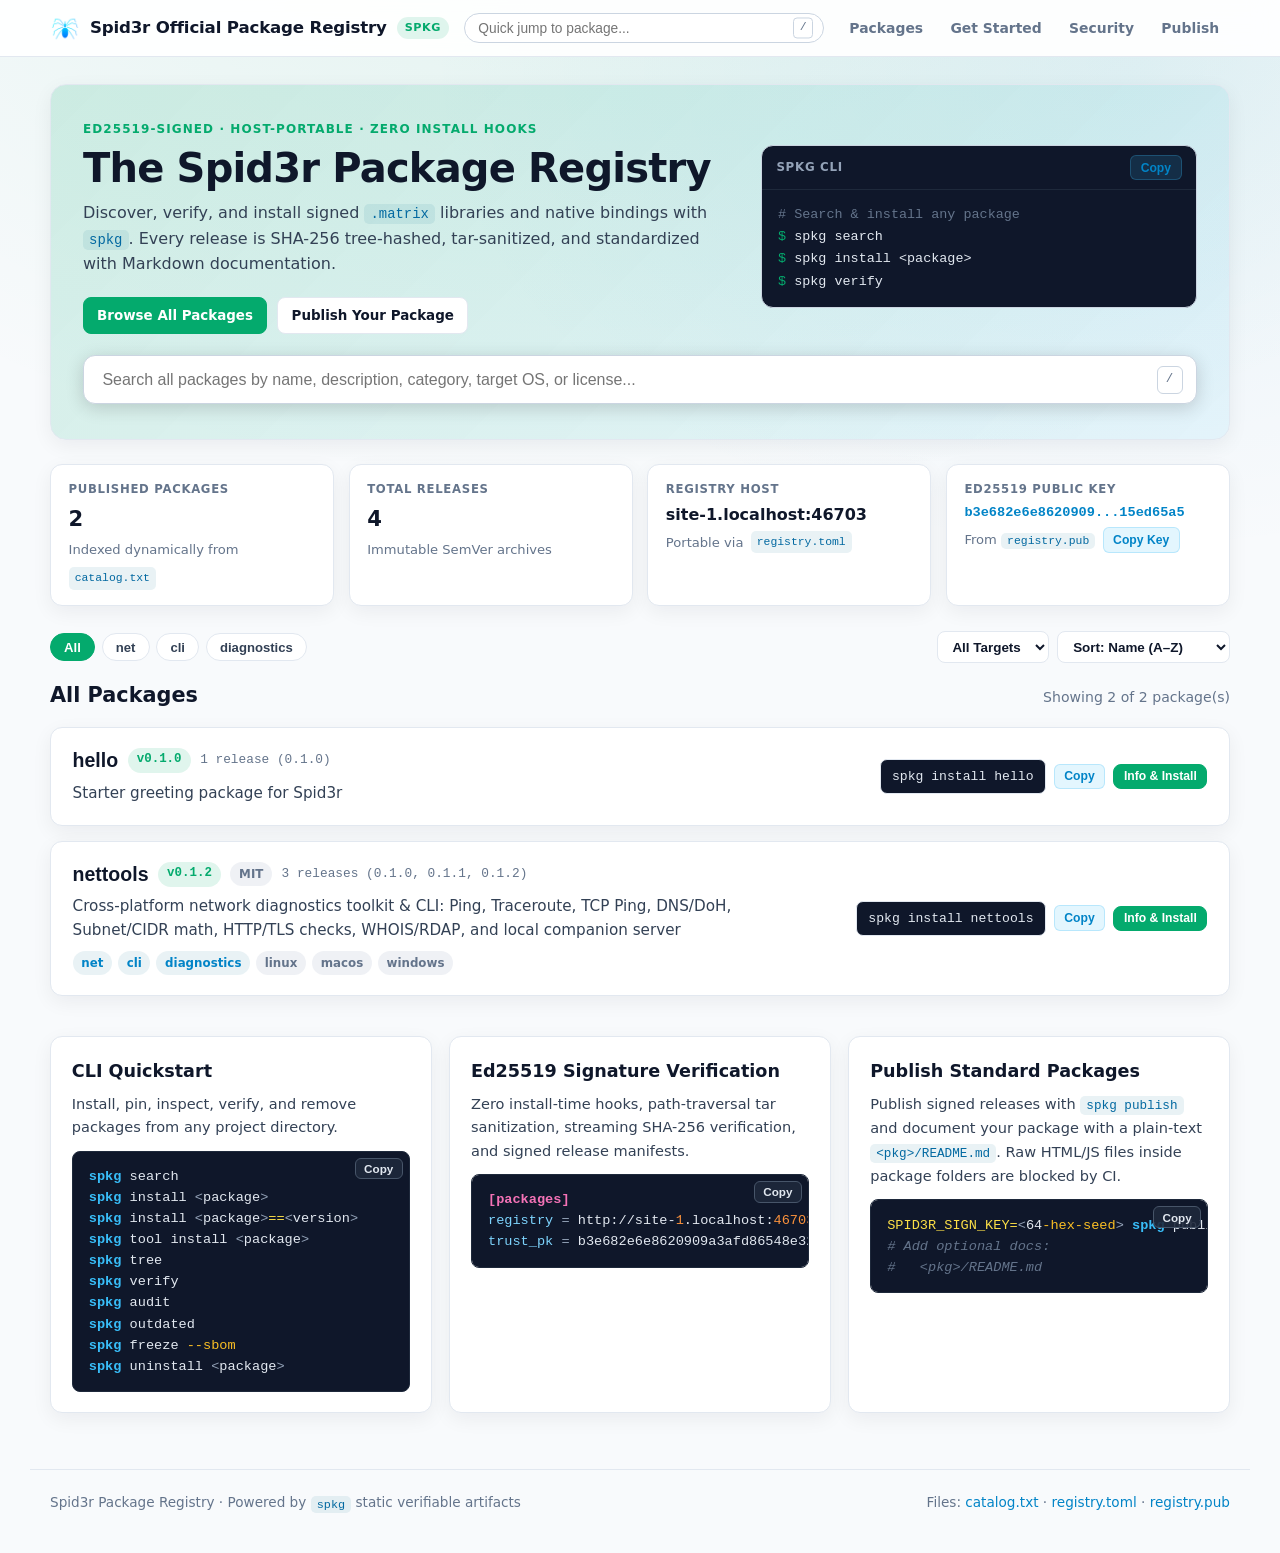
==== commit dc429d73: "latest" ====
--- a/index.html
+++ b/index.html
@@ -3,6 +3,7 @@
 <head>
   <meta charset="utf-8" />
   <meta name="viewport" content="width=device-width, initial-scale=1" />
+  <meta http-equiv="Content-Security-Policy" content="default-src 'self'; script-src 'self' 'unsafe-inline'; style-src 'self' 'unsafe-inline'; img-src 'self' data:; connect-src 'self'; base-uri 'self'; form-action 'none';" />
   <title>Spid3r Package Registry (spkg)</title>
   <link rel="icon" type="image/png" href="./assets/spid3r.png" />
   <style>
@@ -615,6 +616,11 @@
       color: var(--amber);
       border-color: rgba(251, 191, 36, 0.35);
     }
+    .sig-badge.err {
+      background: rgba(225, 29, 72, 0.14);
+      color: var(--rose);
+      border-color: rgba(225, 29, 72, 0.4);
+    }
 
     .detail-layout {
       display: grid;
@@ -896,8 +902,12 @@
 <pre>spkg search
 spkg install &lt;package&gt;
 spkg install &lt;package&gt;==&lt;version&gt;
+spkg tool install &lt;package&gt;
 spkg tree
 spkg verify
+spkg audit
+spkg outdated
+spkg freeze --sbom
 spkg uninstall &lt;package&gt;</pre>
           </div>
         </section>
@@ -1135,9 +1145,10 @@
       function sanitizeLinkUrl(raw) {
         var s = String(raw || '').trim();
         if (!s) return null;
-        if (s.charAt(0) === '#' || s.indexOf('./') === 0 || s.indexOf('../') === 0) return s;
+        if (s.charAt(0) === '#') return s;
+        if (s.indexOf('./') === 0 && s.indexOf('..') === -1) return s;
         try {
-          var u = new URL(s, 'https://spid3r-spkg.github.io');
+          var u = new URL(s);
           if (u.protocol === 'https:' || u.protocol === 'http:') return s;
         } catch (e) {}
         return null;
@@ -1671,11 +1682,20 @@
         return c;
       }
 
-      function renderInstallPanel(pkg, ver, entryPath) {
+      function renderInstallPanel(pkg, ver, entryPath, binNames) {
         var container = document.getElementById('tabPanelInstall');
         container.textContent = '';
         var entryStem = (entryPath || 'src/lib.matrix').replace(/^src\//, '').replace(/\.(matrix|mt)$/i, '');
         var alias = pkg.name.replace(/[^a-zA-Z0-9_]/g, '_');
+
+        if (binNames && binNames.length) {
+          container.appendChild(makeCopyCodeBlock(
+            'CLI Tool Install (Global Executable)',
+            'Declares [bin] (' + binNames.join(', ') + '). Install globally via `spkg tool`:',
+            'spkg tool install ' + pkg.name + '\n' + binNames[0] + ' --help',
+            'bash'
+          ));
+        }
 
         container.appendChild(makeCopyCodeBlock(
           '1. Install Latest Release',
@@ -1702,9 +1722,9 @@
           'matrix'
         ));
         container.appendChild(makeCopyCodeBlock(
-          '5. Verify & Manage',
-          'Re-hash vendored files against spider.lock or uninstall:',
-          'spkg verify\nspkg tree\nspkg uninstall ' + pkg.name,
+          '5. Verify, Audit & Manage',
+          'Re-hash vendored files against spider.lock, audit advisories, or uninstall:',
+          'spkg verify\nspkg audit\nspkg tree\nspkg uninstall ' + pkg.name,
           'bash'
         ));
         var pk = state.pubKey || '<64-hex-public-key-from-registry.pub>';
@@ -1800,7 +1820,44 @@
           .catch(function () { return fetchFirstAvailable(urls.slice(1)); });
       }
 
+      var loadSeq = 0;
+
+      function hexToBytes(hex) {
+        var clean = String(hex || '').trim();
+        if (!clean || clean.length % 2 !== 0 || !/^[0-9a-fA-F]+$/.test(clean)) return null;
+        var out = new Uint8Array(clean.length / 2);
+        for (var i = 0; i < out.length; i++) {
+          out[i] = parseInt(clean.slice(i * 2, i * 2 + 2), 16);
+        }
+        return out;
+      }
+
+      function verifyEd25519Raw(pkHex, msgText, sigHex) {
+        var pk = hexToBytes(pkHex);
+        var sig = hexToBytes(sigHex);
+        if (!pk || pk.length !== 32 || !sig || sig.length !== 64) {
+          return Promise.resolve('invalid');
+        }
+        if (typeof crypto === 'undefined' || !crypto.subtle || typeof TextEncoder === 'undefined') {
+          return Promise.resolve('unsupported');
+        }
+        var msgBytes = new TextEncoder().encode(msgText);
+        return crypto.subtle.importKey('raw', pk, { name: 'Ed25519' }, false, ['verify'])
+          .then(function (key) {
+            return crypto.subtle.verify('Ed25519', key, sig, msgBytes);
+          })
+          .then(function (ok) { return ok ? 'verified' : 'invalid'; })
+          .catch(function () { return 'unsupported'; });
+      }
+
+      function isSafeEntryPath(p) {
+        if (!p || typeof p !== 'string') return false;
+        if (p.charAt(0) === '/' || p.indexOf('..') !== -1 || p.indexOf('\\') !== -1) return false;
+        return /^(?:src\/)?[A-Za-z0-9_.\-\/]+\.(?:matrix|mt)$/.test(p);
+      }
+
       function loadPackageVersion(pkg, ver) {
+        var myLoad = ++loadSeq;
         state.activeVer = ver;
         document.getElementById('detailPkgVer').textContent = 'v' + ver;
         document.getElementById('detailVerSelect').value = ver;
@@ -1819,6 +1876,7 @@
           { label: 'spider.toml', href: base + 'spider.toml' },
           { label: 'sha256.txt', href: base + 'sha256.txt' },
           { label: 'sha256.txt.sig', href: base + 'sha256.txt.sig' },
+          { label: 'manifest.sha256', href: base + 'manifest.sha256' },
           { label: 'index.txt', href: './' + encodeURIComponent(pkg.name) + '/index.txt' }
         ].forEach(function (item) {
           var a = document.createElement('a');
@@ -1841,6 +1899,7 @@
           './' + encodeURIComponent(pkg.name) + '/README.txt',
           base + 'README.txt'
         ]).then(function (hit) {
+          if (myLoad !== loadSeq) return;
           if (hit && hit.text.trim()) {
             renderMarkdownToDom(readmeEl, hit.text, document, wireCopy);
           } else {
@@ -1866,6 +1925,7 @@
         fetch(base + 'spider.toml')
           .then(function (r) { return r.ok ? r.text() : ''; })
           .then(function (toml) {
+            if (myLoad !== loadSeq) return;
             var manifestPanel = document.getElementById('tabPanelManifest');
             manifestPanel.textContent = '';
 
@@ -1889,7 +1949,13 @@
             });
             document.getElementById('sideDeps').textContent = depLines.length ? depLines.join(', ') : 'None';
 
-            renderInstallPanel(pkg, ver, entryPath);
+            var binSection = toml.split(/^\[bin\]\s*$/m)[1] || '';
+            binSection = binSection.split(/^\[/m)[0] || '';
+            var binNames = binSection.split(/\r?\n/).map(function (l) { return l.trim(); }).filter(function (l) {
+              return l && l.charAt(0) !== '#' && l.indexOf('=') !== -1;
+            }).map(function (l) { return l.split('=')[0].trim(); }).filter(Boolean);
+
+            renderInstallPanel(pkg, ver, entryPath, binNames);
 
             manifestPanel.appendChild(makeCopyCodeBlock(
               'spider.toml',
@@ -1899,53 +1965,91 @@
             ));
 
             var safeEntry = entryPath.replace(/^\/+/, '');
-            fetch(base + safeEntry)
-              .then(function (sr) { return sr.ok ? sr.text() : ''; })
-              .then(function (srcTxt) {
-                manifestPanel.appendChild(makeCopyCodeBlock(
-                  entryPath,
-                  'Entry module source',
-                  srcTxt || '// Entry source unavailable',
-                  'matrix'
-                ));
-              })
-              .catch(function () {});
+            if (isSafeEntryPath(safeEntry)) {
+              fetch(base + safeEntry)
+                .then(function (sr) { return sr.ok ? sr.text() : ''; })
+                .then(function (srcTxt) {
+                  if (myLoad !== loadSeq) return;
+                  manifestPanel.appendChild(makeCopyCodeBlock(
+                    entryPath,
+                    'Entry module source',
+                    srcTxt || '// Entry source unavailable',
+                    'matrix'
+                  ));
+                })
+                .catch(function () {});
+            } else {
+              manifestPanel.appendChild(makeCopyCodeBlock(
+                entryPath,
+                'Entry module source',
+                '// Invalid or unsafe entry path in manifest',
+                'matrix'
+              ));
+            }
           })
           .catch(function () {
-            renderInstallPanel(pkg, ver, state.entryPath);
+            if (myLoad !== loadSeq) return;
+            renderInstallPanel(pkg, ver, state.entryPath, []);
           });
 
-        fetch(base + 'sha256.txt')
-          .then(function (r) { return r.ok ? r.text() : ''; })
-          .then(function (sha) {
-            state.sha256 = (sha || '').trim();
-            document.getElementById('sideSha256').textContent = state.sha256 || 'Missing';
-          })
-          .catch(function () {
-            state.sha256 = '';
-            document.getElementById('sideSha256').textContent = 'Unavailable';
+        // Verify sha256.txt + sha256.txt.sig cryptographically when WebCrypto Ed25519 is available.
+        var shaPromise = fetch(base + 'sha256.txt').then(function (r) { return r.ok ? r.text() : ''; }).catch(function () { return ''; });
+        var sigPromise = fetch(base + 'sha256.txt.sig').then(function (r) { return r.ok ? r.text() : ''; }).catch(function () { return ''; });
+        var yankPromise = fetch('./' + encodeURIComponent(pkg.name) + '/yanked.txt').then(function (r) { return r.ok ? r.text() : ''; }).catch(function () { return ''; });
+
+        Promise.all([shaPromise, sigPromise, yankPromise]).then(function (res) {
+          if (myLoad !== loadSeq) return;
+          var shaRaw = res[0] || '';
+          var sigRaw = res[1] || '';
+          var yankTxt = res[2] || '';
+          state.sha256 = shaRaw.trim();
+          document.getElementById('sideSha256').textContent = state.sha256 || 'Missing';
+
+          var yankedSet = {};
+          yankTxt.split(/\r?\n/).forEach(function (l) {
+            var t = l.trim();
+            if (t && t.charAt(0) !== '#') yankedSet[t] = true;
           });
-
-        fetch(base + 'sha256.txt.sig')
-          .then(function (r) { return r.ok ? r.text() : ''; })
-          .then(function (sig) {
-            var ok = (sig || '').trim().length >= 128;
-            document.getElementById('sideSigState').textContent = ok ? 'Ed25519 Signed' : 'Unsigned';
-            var b = document.getElementById('detailSigBadge');
-            b.textContent = ok ? 'Ed25519 Signed' : 'Unsigned';
-            b.className = ok ? 'sig-badge' : 'sig-badge warn';
-          })
-          .catch(function () {
-            document.getElementById('sideSigState').textContent = 'Unsigned';
-            var b = document.getElementById('detailSigBadge');
-            b.textContent = 'Unsigned';
-            b.className = 'sig-badge warn';
+          var isYanked = !!yankedSet[ver];
+
+          var sigEl = document.getElementById('sideSigState');
+          var badge = document.getElementById('detailSigBadge');
+
+          if (isYanked) {
+            sigEl.textContent = 'YANKED';
+            badge.textContent = 'YANKED (' + ver + ')';
+            badge.className = 'sig-badge err';
+            return;
+          }
+          if (!sigRaw.trim()) {
+            sigEl.textContent = 'Unsigned';
+            badge.textContent = 'Unsigned';
+            badge.className = 'sig-badge warn';
+            return;
+          }
+          verifyEd25519Raw(state.pubKey, shaRaw, sigRaw).then(function (status) {
+            if (myLoad !== loadSeq) return;
+            if (status === 'verified') {
+              sigEl.textContent = 'Ed25519 Verified';
+              badge.textContent = 'Ed25519 Verified';
+              badge.className = 'sig-badge';
+            } else if (status === 'invalid') {
+              sigEl.textContent = 'Signature Invalid!';
+              badge.textContent = 'Signature Invalid!';
+              badge.className = 'sig-badge err';
+            } else {
+              sigEl.textContent = 'Signed (verify via spkg)';
+              badge.textContent = 'Signed (verify via spkg)';
+              badge.className = 'sig-badge warn';
+            }
           });
+        });
 
         // Refresh versions list from index.txt
         fetch('./' + encodeURIComponent(pkg.name) + '/index.txt')
           .then(function (r) { return r.ok ? r.text() : ''; })
           .then(function (idxTxt) {
+            if (myLoad !== loadSeq) return;
             var list = idxTxt.split(/\r?\n/).map(function (s) { return s.trim(); }).filter(function (s) {
               return s && s.charAt(0) !== '#';
             });
@@ -1953,6 +2057,7 @@
             renderVersionsPanel(pkg, ver, versions);
           })
           .catch(function () {
+            if (myLoad !== loadSeq) return;
             renderVersionsPanel(pkg, ver, pkg.versionsList.slice().sort(cmpSemverDesc));
           });
       }
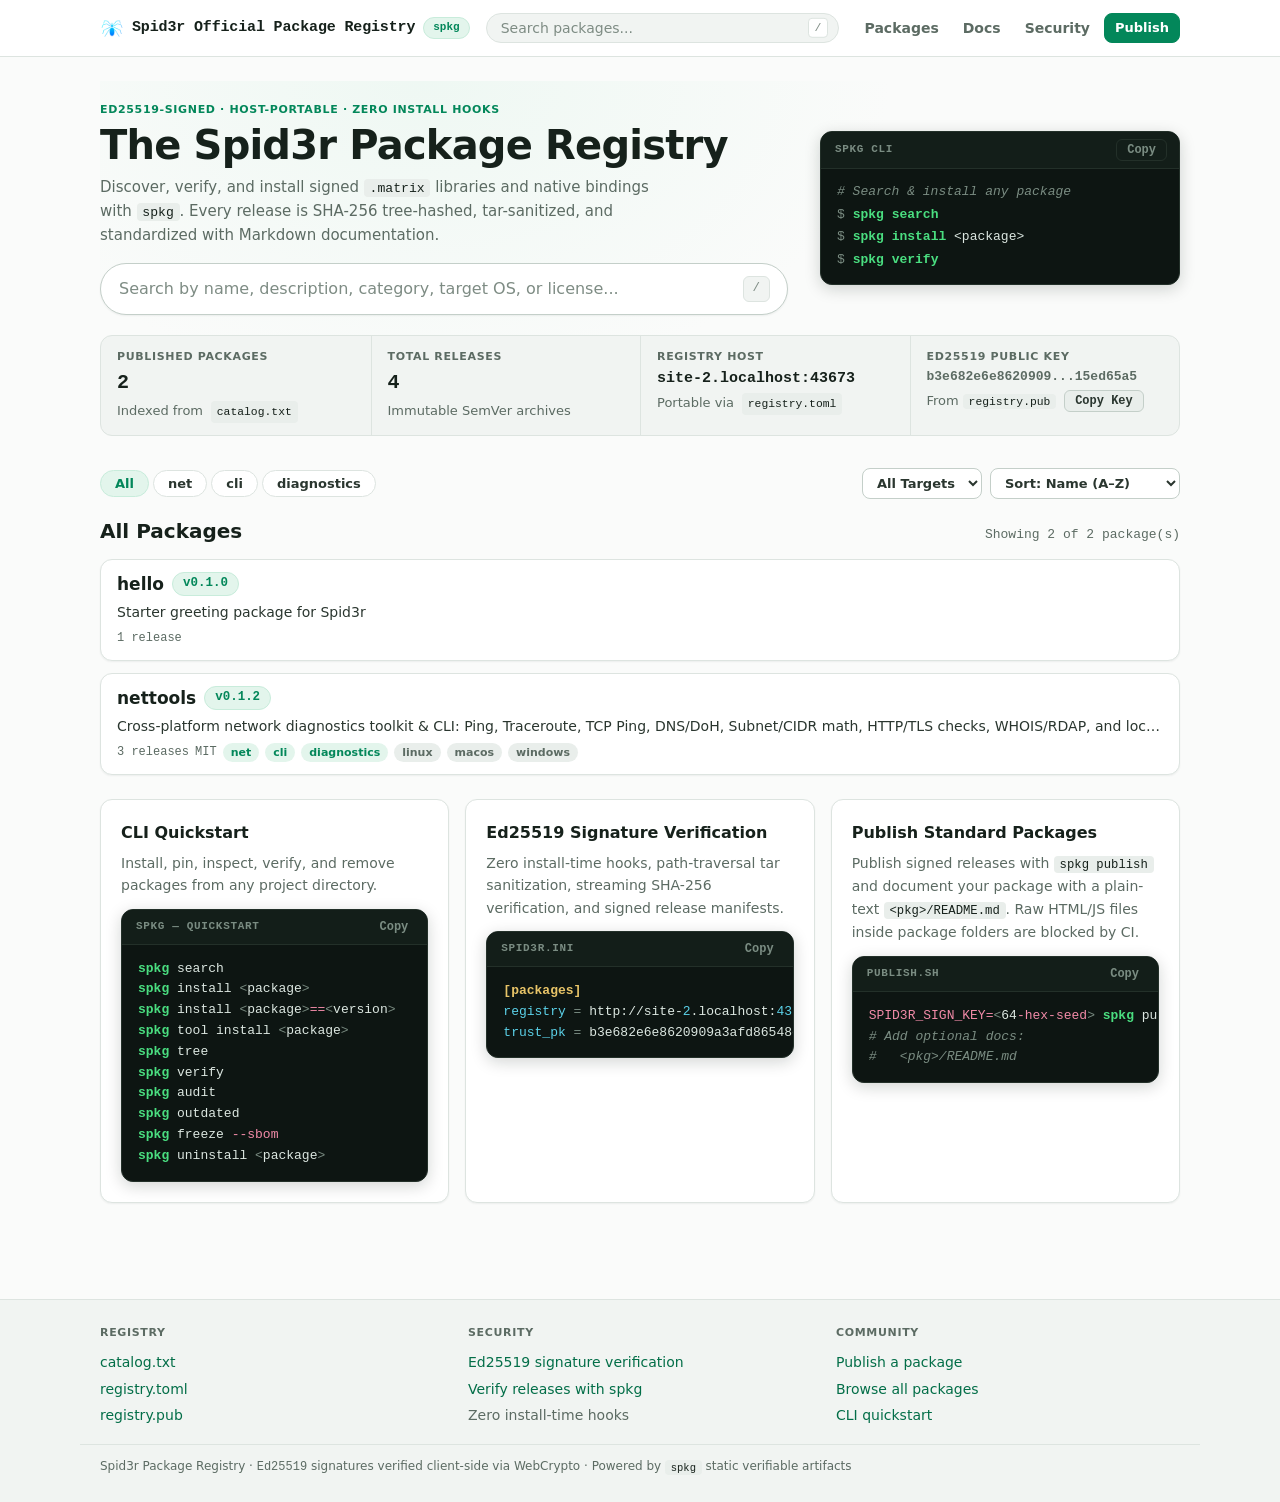
==== commit 533d5b6f: "latest" ====
--- a/index.html
+++ b/index.html
@@ -1,4 +1,7 @@
 <!doctype html>
+<!-- Restyled per "Crates Utility" design tokens (design-engine-registry / design-system-expert).
+     Data-dense, trust-forward registry. All original JS controller logic, DOM IDs, CSP and
+     behavior contracts preserved. Zero external resources; inline CSS/JS only. -->
 <html lang="en">
 <head>
   <meta charset="utf-8" />
@@ -7,28 +10,63 @@
   <title>Spid3r Package Registry (spkg)</title>
   <link rel="icon" type="image/png" href="./assets/spid3r.png" />
   <style>
+    /* ============================================================
+       DESIGN TOKENS — "Crates Utility"
+       ============================================================ */
     :root {
-      --bg-base: #f8fafc;
-      --bg-surface: #ffffff;
-      --bg-card: #ffffff;
-      --bg-card-hover: #f1f5f9;
-      --bg-code: #0f172a;
-      --bg-chip: rgba(14, 116, 144, 0.09);
-      --border: #e2e8f0;
-      --border-strong: #cbd5e1;
-      --fg: #0f172a;
-      --fg-secondary: #334155;
-      --fg-muted: #64748b;
+      /* Surfaces */
+      --bg: #FAFBFA;
+      --bg-surface: #FFFFFF;
+      --bg-subtle: #F1F4F2;
+      --bg-inset: #E9EEEB;
+      /* Borders */
+      --border: #DDE4E0;
+      --border-strong: #C4CFC9;
+      --border-focus: #04AA6D;
+      /* Text */
+      --fg: #16211B;
+      --fg-body: #2A362F;
+      --fg-muted: #5C6B63;
+      --fg-faint: #7E8C84;
+      --fg-on-accent: #FFFFFF;
+      /* Accent (#04AA6D heritage — decorative only below AA; use --accent-strong for text) */
       --accent: #04AA6D;
-      --accent-hover: #059862;
-      --accent-soft: rgba(4, 170, 109, 0.12);
-      --cyan: #0284c7;
-      --amber: #d97706;
-      --rose: #e11d48;
-      --shadow: 0 6px 20px rgba(15, 23, 42, 0.06);
-      --radius: 12px;
-      --radius-sm: 8px;
-      --mono: ui-monospace, SFMono-Regular, Menlo, Monaco, Consolas, "Liberation Mono", monospace;
+      --accent-hover: #04945F;
+      --accent-active: #037A50;
+      --accent-strong: #03875A;
+      --accent-tint: #E3F5EC;
+      --accent-tint-strong: #C8ECDB;
+      /* Semantic badges */
+      --ok-bg: #E3F5EC;    --ok-border: #A7E0C6;    --ok-text: #036E48;    --ok-dot: #04AA6D;
+      --warn-bg: #FDF3DC;  --warn-border: #EBD49A;  --warn-text: #7A5200;  --warn-dot: #D99A06;
+      --err-bg: #FDECF0;   --err-border: #F2B8C6;   --err-text: #A61E44;   --err-dot: #D6336C;
+      --info-bg: #E3F3F7;  --info-border: #A9D8E5;  --info-text: #0B6478;  --info-dot: #17A2C6;
+      /* Dark code palette (the only large dark surfaces) */
+      --code-bg: #0D1512;
+      --code-surface: #131E19;
+      --code-border: #233029;
+      --code-fg: #DCE7E1;
+      --code-muted: #7A8C82;
+      --code-green: #4ADE80;
+      --code-cyan: #5BD1E8;
+      --code-amber: #E8C468;
+      --code-rose: #F28BA8;
+      --code-violet: #B7A5F5;
+      /* Spacing (4px base) */
+      --sp-1: 4px;  --sp-2: 8px;  --sp-3: 12px; --sp-4: 16px;
+      --sp-5: 20px; --sp-6: 24px; --sp-7: 32px; --sp-8: 48px; --sp-9: 96px;
+      /* Radius */
+      --radius-sm: 4px; --radius-md: 8px; --radius-lg: 12px; --radius-pill: 999px;
+      /* Shadows */
+      --shadow-1: 0 1px 2px rgba(22, 33, 27, 0.06);
+      --shadow-2: 0 2px 8px rgba(22, 33, 27, 0.08), 0 1px 2px rgba(22, 33, 27, 0.05);
+      --shadow-3: 0 8px 24px rgba(22, 33, 27, 0.12);
+      --shadow-code: 0 4px 16px rgba(13, 21, 18, 0.18);
+      /* Typography */
+      --font-ui: system-ui, -apple-system, "Segoe UI", Roboto, "Helvetica Neue", Arial, sans-serif;
+      --font-mono: ui-monospace, "Cascadia Code", "SF Mono", Menlo, Consolas, "Liberation Mono", monospace;
+      /* Motion */
+      --tr-fast: 120ms; --tr-base: 180ms; --tr-slow: 280ms;
     }
 
     * { box-sizing: border-box; }
@@ -36,49 +74,97 @@
 
     body {
       margin: 0;
-      font-family: system-ui, -apple-system, BlinkMacSystemFont, "Segoe UI", Roboto, sans-serif;
-      background:
-        radial-gradient(ellipse 85% 42% at 50% -10%, rgba(4, 170, 109, 0.1), transparent),
-        radial-gradient(ellipse 55% 32% at 88% 4%, rgba(2, 132, 199, 0.07), transparent),
-        var(--bg-base);
-      color: var(--fg);
+      font-family: var(--font-ui);
+      font-size: 0.9375rem;
+      background: var(--bg);
+      color: var(--fg-body);
       line-height: 1.6;
       min-height: 100vh;
       display: flex;
       flex-direction: column;
     }
 
-    a { color: var(--cyan); text-decoration: none; }
+    a { color: var(--accent-strong); text-decoration: none; }
     a:hover { text-decoration: underline; }
 
+    /* Focus ring everywhere — never bare outline:none */
+    a:focus-visible,
     button:focus-visible,
     input:focus-visible,
     select:focus-visible,
-    a:focus-visible {
-      outline: 2px solid var(--cyan);
-      outline-offset: 2px;
+    [tabindex]:focus-visible {
+      outline: none;
+      box-shadow: 0 0 0 2px var(--bg-surface), 0 0 0 4px var(--border-focus);
     }
 
     code {
-      font-family: var(--mono);
-      font-size: 0.87em;
-      background: var(--bg-chip);
-      color: #0369a1;
-      padding: 0.12rem 0.38rem;
-      border-radius: 5px;
-    }
+      font-family: var(--font-mono);
+      font-size: 0.875em;
+      background: var(--bg-inset);
+      color: var(--fg);
+      padding: 0.1rem 0.36rem;
+      border-radius: var(--radius-sm);
+    }
+
+    /* ============================================================
+       CODE BLOCKS — dark anchor with chrome bar
+       ============================================================ */
+    .code-wrap {
+      position: relative;
+      background: var(--code-bg);
+      border: 1px solid var(--code-border);
+      border-radius: var(--radius-lg);
+      box-shadow: var(--shadow-code);
+      overflow: hidden;
+    }
+    .code-chrome {
+      display: flex;
+      align-items: center;
+      justify-content: space-between;
+      gap: var(--sp-2);
+      padding: 6px 8px 6px 14px;
+      background: var(--code-surface);
+      border-bottom: 1px solid var(--code-border);
+    }
+    .code-title {
+      font-family: var(--font-mono);
+      font-size: 0.6875rem;
+      font-weight: 600;
+      text-transform: uppercase;
+      letter-spacing: 0.06em;
+      color: var(--code-muted);
+      overflow: hidden;
+      text-overflow: ellipsis;
+      white-space: nowrap;
+    }
+    .copy-float {
+      background: transparent;
+      border: 1px solid transparent;
+      color: var(--code-muted);
+      font-family: var(--font-mono);
+      font-size: 0.75rem;
+      font-weight: 600;
+      padding: 3px 10px;
+      border-radius: 6px;
+      cursor: pointer;
+      flex-shrink: 0;
+      transition: color var(--tr-fast), background var(--tr-fast), border-color var(--tr-fast);
+    }
+    .copy-float:hover { color: var(--code-fg); background: rgba(220, 231, 225, 0.08); }
+    .copy-float.copied { color: var(--code-green); }
+    .copy-float:disabled { opacity: 0.45; cursor: not-allowed; }
+    .copy-float:disabled:hover { color: var(--code-muted); background: transparent; }
 
     pre {
       margin: 0;
-      background: var(--bg-code);
-      color: #e2e8f0;
-      border: 1px solid #1e293b;
-      border-radius: var(--radius-sm);
-      padding: 0.9rem 1rem;
+      padding: 14px 16px;
       overflow-x: auto;
-      font-family: var(--mono);
-      font-size: 0.85rem;
-      line-height: 1.55;
+      font-family: var(--font-mono);
+      font-size: 0.8125rem;
+      line-height: 1.6;
+      color: var(--code-fg);
+      background: transparent;
+      border: none;
     }
     pre code {
       background: transparent;
@@ -87,477 +173,563 @@
       font-size: inherit;
     }
 
-    /* Syntax highlighting tokens inside dark terminal <pre> blocks */
-    .tok-comment { color: #64748b; font-style: italic; }
-    .tok-string  { color: #86efac; }
-    .tok-kw      { color: #c084fc; font-weight: 600; }
-    .tok-cmd     { color: #38bdf8; font-weight: 600; }
-    .tok-flag    { color: #fbbf24; }
-    .tok-num     { color: #fb923c; }
-    .tok-fn      { color: #60a5fa; }
-    .tok-sec     { color: #f472b6; font-weight: 700; }
-    .tok-key     { color: #7dd3fc; }
-    .tok-var     { color: #fde047; }
-    .tok-op      { color: #94a3b8; }
-
-    /* Topbar */
+    /* Syntax highlighting tokens — recolored to the --code-* palette */
+    .tok-comment { color: var(--code-muted); font-style: italic; }
+    .tok-string  { color: var(--code-amber); }
+    .tok-kw      { color: var(--code-violet); font-weight: 600; }
+    .tok-cmd     { color: var(--code-green); font-weight: 600; }
+    .tok-flag    { color: var(--code-rose); }
+    .tok-num     { color: var(--code-cyan); }
+    .tok-fn      { color: var(--code-cyan); }
+    .tok-sec     { color: var(--code-amber); font-weight: 700; }
+    .tok-key     { color: var(--code-cyan); }
+    .tok-var     { color: var(--code-rose); }
+    .tok-op      { color: var(--code-muted); }
+
+    /* ============================================================
+       TOPBAR — 56px sticky, search-first
+       ============================================================ */
     .topbar {
       position: sticky;
       top: 0;
-      z-index: 50;
-      background: rgba(255, 255, 255, 0.92);
-      backdrop-filter: blur(12px);
+      z-index: 100;
+      background: var(--bg-surface);
       border-bottom: 1px solid var(--border);
     }
-
     .topbar-inner {
-      max-width: 1220px;
+      max-width: 1120px;
       margin: 0 auto;
-      padding: 0.7rem 1.25rem;
+      padding: 0 var(--sp-5);
+      height: 56px;
       display: flex;
       align-items: center;
-      justify-content: space-between;
-      gap: 0.9rem;
-      flex-wrap: wrap;
-    }
-
+      gap: var(--sp-4);
+    }
     .brand {
       display: inline-flex;
       align-items: center;
-      gap: 0.62rem;
+      gap: var(--sp-2);
       color: var(--fg);
-      font-weight: 700;
-      font-size: 1.04rem;
+      min-width: 0;
+      flex-shrink: 1;
+    }
+    .brand:hover { text-decoration: none; }
+    .brand img { width: 24px; height: 24px; border-radius: 6px; display: block; flex-shrink: 0; }
+    .brand-name {
+      font-family: var(--font-mono);
+      font-size: 0.9375rem;
+      font-weight: 600;
       letter-spacing: -0.01em;
-    }
-    .brand:hover { text-decoration: none; }
-    .brand img { width: 30px; height: 30px; border-radius: 7px; display: block; }
+      white-space: nowrap;
+      overflow: hidden;
+      text-overflow: ellipsis;
+    }
     .brand-tag {
-      font-size: 0.7rem;
-      font-weight: 700;
-      padding: 0.12rem 0.5rem;
-      border-radius: 999px;
-      background: var(--accent-soft);
-      color: var(--accent);
-      text-transform: uppercase;
-      letter-spacing: 0.05em;
+      font-family: var(--font-mono);
+      font-size: 0.6875rem;
+      font-weight: 600;
+      padding: 1px 9px;
+      border-radius: var(--radius-pill);
+      background: var(--accent-tint);
+      border: 1px solid var(--accent-tint-strong);
+      color: var(--accent-strong);
+      flex-shrink: 0;
     }
 
     .top-search {
-      flex: 1 1 240px;
-      max-width: 360px;
+      flex: 1 1 auto;
+      max-width: 440px;
+      margin-inline: auto;
       position: relative;
+      min-width: 0;
     }
     .top-search input {
       width: 100%;
-      padding: 0.42rem 2.2rem 0.42rem 0.85rem;
-      border-radius: 999px;
-      border: 1px solid var(--border-strong);
-      background: var(--bg-card);
+      padding: 6px 30px 6px 14px;
+      border-radius: var(--radius-pill);
+      border: 1px solid var(--border);
+      background: var(--bg-subtle);
       color: var(--fg);
-      font-size: 0.86rem;
-    }
+      font-family: var(--font-ui);
+      font-size: 0.875rem;
+      transition: background var(--tr-fast), border-color var(--tr-fast), box-shadow var(--tr-fast);
+    }
+    .top-search input::placeholder { color: var(--fg-faint); }
+    .top-search input:focus { background: var(--bg-surface); border-color: var(--border-focus); }
     .top-kbd {
       position: absolute;
       right: 0.65rem;
       top: 50%;
       transform: translateY(-50%);
-      font-family: var(--mono);
+      font-family: var(--font-mono);
       font-size: 0.72rem;
-      color: var(--fg-muted);
-      border: 1px solid var(--border-strong);
-      border-radius: 4px;
-      padding: 0.02rem 0.35rem;
+      color: var(--fg-faint);
+      border: 1px solid var(--border);
+      background: var(--bg-surface);
+      border-radius: var(--radius-sm);
+      padding: 0 0.35rem;
       pointer-events: none;
     }
 
     .nav-links {
       display: flex;
       align-items: center;
-      gap: 0.35rem;
-      flex-wrap: wrap;
+      gap: var(--sp-1);
+      flex-shrink: 0;
     }
     .nav-link {
       color: var(--fg-muted);
-      font-size: 0.87rem;
+      font-size: 0.875rem;
       font-weight: 600;
-      padding: 0.36rem 0.68rem;
-      border-radius: var(--radius-sm);
-    }
-    .nav-link:hover { background: var(--bg-card); color: var(--fg); text-decoration: none; }
-
+      padding: 6px 10px;
+      border-radius: var(--radius-md);
+      transition: background var(--tr-fast), color var(--tr-fast);
+    }
+    .nav-link:hover { background: var(--bg-subtle); color: var(--fg); text-decoration: none; }
+
+    /* ============================================================
+       BUTTONS
+       ============================================================ */
     .btn {
-      background: var(--bg-card);
-      color: var(--fg);
-      border: 1px solid var(--border);
-      border-radius: var(--radius-sm);
-      padding: 0.42rem 0.82rem;
-      font-size: 0.84rem;
+      display: inline-flex;
+      align-items: center;
+      gap: 6px;
+      background: var(--bg-surface);
+      color: var(--fg-body);
+      border: 1px solid var(--border-strong);
+      border-radius: var(--radius-md);
+      padding: 8px 16px;
+      font-family: var(--font-ui);
+      font-size: 0.875rem;
       font-weight: 600;
       cursor: pointer;
-      display: inline-flex;
-      align-items: center;
-      gap: 0.35rem;
-      transition: border-color 0.14s, background 0.14s;
-    }
-    .btn:hover { background: var(--bg-card-hover); border-color: var(--border-strong); text-decoration: none; }
-    .btn-primary {
-      background: var(--accent);
-      color: #ffffff;
-      border-color: var(--accent);
-    }
+      text-decoration: none;
+      transition: background var(--tr-fast), border-color var(--tr-fast), color var(--tr-fast);
+    }
+    .btn:hover { background: var(--bg-subtle); border-color: var(--border-strong); text-decoration: none; }
+    .btn:active { background: var(--bg-inset); }
+    .btn-primary { background: var(--accent-strong); border-color: var(--accent-strong); color: var(--fg-on-accent); }
     .btn-primary:hover { background: var(--accent-hover); border-color: var(--accent-hover); }
-    .btn-sm { padding: 0.28rem 0.6rem; font-size: 0.76rem; }
-
+    .btn-primary:active { background: var(--accent-active); }
+    .btn-ghost { background: transparent; border-color: transparent; color: var(--fg-muted); }
+    .btn-ghost:hover { background: var(--bg-subtle); border-color: transparent; color: var(--fg); }
+    .btn-sm { padding: 4px 10px; font-size: 0.8125rem; }
+
+    .copy-mini {
+      background: var(--bg-inset);
+      color: var(--fg-body);
+      border: 1px solid var(--border-strong);
+      border-radius: 6px;
+      padding: 3px 10px;
+      font-family: var(--font-mono);
+      font-size: 0.75rem;
+      font-weight: 600;
+      cursor: pointer;
+      white-space: nowrap;
+      transition: background var(--tr-fast), color var(--tr-fast), border-color var(--tr-fast);
+    }
+    .copy-mini:hover { background: var(--accent-tint); color: var(--accent-strong); border-color: var(--accent-tint-strong); }
+    .copy-mini.copied { background: var(--accent-tint); color: var(--accent-strong); border-color: var(--accent-tint-strong); }
+
+    /* ============================================================
+       LAYOUT
+       ============================================================ */
     .wrap {
       width: 100%;
-      max-width: 1220px;
+      max-width: 1120px;
       margin: 0 auto;
-      padding: 1.65rem 1.25rem 3.5rem;
+      padding: var(--sp-6) var(--sp-5) var(--sp-9);
       flex: 1 0 auto;
     }
 
     .banner-move {
       display: none;
-      margin-bottom: 1.25rem;
-      padding: 0.9rem 1.1rem;
-      border-radius: var(--radius);
-      border: 1px solid rgba(251, 191, 36, 0.45);
-      border-left: 4px solid var(--amber);
-      background: rgba(251, 191, 36, 0.12);
-      font-size: 0.94rem;
-    }
-
-    /* Home Hero */
+      margin-bottom: var(--sp-4);
+      padding: var(--sp-3) var(--sp-4);
+      border-radius: var(--radius-md);
+      border: 1px solid var(--warn-border);
+      background: var(--warn-bg);
+      color: var(--warn-text);
+      font-size: 0.875rem;
+    }
+
+    /* ============================================================
+       HERO — compact, search-first, faint green radial tint only
+       ============================================================ */
     .hero {
-      background: linear-gradient(135deg, rgba(4, 170, 109, 0.15), rgba(56, 189, 248, 0.09));
-      border: 1px solid var(--border);
-      border-radius: 16px;
-      padding: 2.2rem 2rem;
-      box-shadow: var(--shadow);
-      margin-bottom: 1.45rem;
+      padding: var(--sp-5) 0 0;
+      background: radial-gradient(ellipse 60% 120% at 30% 0%, rgba(227, 245, 236, 0.5), transparent 72%);
     }
     .hero-grid {
       display: grid;
-      grid-template-columns: minmax(0, 1.35fr) minmax(280px, 0.9fr);
-      gap: 1.5rem;
+      grid-template-columns: minmax(0, 1fr) 360px;
+      gap: var(--sp-7);
       align-items: center;
     }
     .eyebrow {
-      font-size: 0.75rem;
-      font-weight: 700;
-      letter-spacing: 0.09em;
+      margin: 0;
+      font-size: 0.6875rem;
+      font-weight: 600;
+      letter-spacing: 0.06em;
       text-transform: uppercase;
-      color: var(--accent);
-      margin-bottom: 0.4rem;
+      color: var(--accent-strong);
     }
     h1 {
-      margin: 0 0 0.55rem;
-      font-size: clamp(1.75rem, 3.3vw, 2.5rem);
-      line-height: 1.15;
+      margin: var(--sp-1) 0 var(--sp-2);
+      font-size: clamp(1.75rem, 3.2vw, 2.5rem);
+      line-height: 1.1;
       letter-spacing: -0.02em;
+      color: var(--fg);
     }
     .hero-lead {
-      margin: 0 0 1.25rem;
-      color: var(--fg-secondary);
-      max-width: 62ch;
-      font-size: 1rem;
-    }
-    .hero-actions {
-      display: flex;
-      gap: 0.65rem;
-      flex-wrap: wrap;
-      align-items: center;
-    }
-
-    .hero-terminal {
-      background: var(--bg-code);
-      border: 1px solid var(--border-strong);
-      border-radius: var(--radius);
-      overflow: hidden;
-    }
-    .hero-term-head {
-      padding: 0.52rem 0.9rem;
-      border-bottom: 1px solid #1e293b;
-      display: flex;
-      align-items: center;
-      justify-content: space-between;
-      font-size: 0.74rem;
-      font-weight: 700;
-      color: #94a3b8;
-      text-transform: uppercase;
-      letter-spacing: 0.06em;
-    }
-    .hero-term-body {
-      padding: 0.9rem 1rem;
-      font-family: var(--mono);
-      font-size: 0.84rem;
-      color: #e2e8f0;
-      line-height: 1.65;
-    }
-    .t-prompt { color: var(--accent); }
-    .t-comment { color: #64748b; }
+      margin: 0;
+      color: var(--fg-muted);
+      max-width: 58ch;
+      font-size: 0.9375rem;
+    }
 
     .search-shell {
       position: relative;
       display: flex;
       align-items: center;
-      margin-top: 1.35rem;
+      margin-top: var(--sp-4);
     }
     .search-input {
       width: 100%;
-      padding: 0.9rem 4.5rem 0.9rem 1.15rem;
-      border-radius: var(--radius);
+      height: 52px;
+      padding: 0 56px 0 18px;
+      border-radius: var(--radius-pill);
       border: 1px solid var(--border-strong);
       background: var(--bg-surface);
       color: var(--fg);
+      font-family: var(--font-ui);
       font-size: 1rem;
-      box-shadow: 0 4px 18px rgba(0, 0, 0, 0.16);
-    }
+      box-shadow: var(--shadow-1);
+      transition: border-color var(--tr-fast), box-shadow var(--tr-fast);
+    }
+    .search-input::placeholder { color: var(--fg-faint); }
+    .search-input:focus { border-color: var(--border-focus); }
     .kbd-hint {
       position: absolute;
-      right: 0.9rem;
-      padding: 0.18rem 0.52rem;
+      right: 18px;
+      top: 50%;
+      transform: translateY(-50%);
+      padding: 2px 9px;
       border-radius: 6px;
-      border: 1px solid var(--border-strong);
-      background: var(--bg-card);
-      color: var(--fg-muted);
-      font-family: var(--mono);
+      border: 1px solid var(--border);
+      background: var(--bg-subtle);
+      color: var(--fg-faint);
+      font-family: var(--font-mono);
       font-size: 0.78rem;
       pointer-events: none;
     }
 
-    /* KPI Strip */
+    .hero-terminal {
+      background: var(--code-bg);
+      border: 1px solid var(--code-border);
+      border-radius: var(--radius-lg);
+      box-shadow: var(--shadow-code);
+      overflow: hidden;
+      font-family: var(--font-mono);
+    }
+    .hero-term-head {
+      padding: 7px 12px 7px 14px;
+      background: var(--code-surface);
+      border-bottom: 1px solid var(--code-border);
+      display: flex;
+      align-items: center;
+      justify-content: space-between;
+      gap: var(--sp-2);
+      font-size: 0.6875rem;
+      font-weight: 600;
+      color: var(--code-muted);
+      text-transform: uppercase;
+      letter-spacing: 0.06em;
+    }
+    .hero-term-head .copy-mini {
+      background: transparent;
+      border-color: var(--code-border);
+      color: var(--code-muted);
+    }
+    .hero-term-head .copy-mini:hover,
+    .hero-term-head .copy-mini.copied {
+      background: rgba(220, 231, 225, 0.08);
+      color: var(--code-green);
+      border-color: var(--code-border);
+    }
+    .hero-term-body {
+      padding: 12px 16px;
+      font-size: 0.8125rem;
+      color: var(--code-fg);
+      line-height: 1.75;
+    }
+    .t-prompt { color: var(--code-muted); }
+    .t-cmd { color: var(--code-green); font-weight: 600; }
+    .t-comment { color: var(--code-muted); font-style: italic; }
+
+    /* KPI strip — mono numerals, micro labels, 1px vertical rules */
     .kpi-grid {
       display: grid;
-      grid-template-columns: repeat(auto-fit, minmax(220px, 1fr));
-      gap: 0.9rem;
-      margin-bottom: 1.6rem;
+      grid-template-columns: repeat(4, minmax(0, 1fr));
+      background: var(--bg-subtle);
+      border: 1px solid var(--border);
+      border-radius: var(--radius-lg);
+      margin-top: var(--sp-5);
+      overflow: hidden;
     }
     .kpi {
-      background: var(--bg-card);
-      border: 1px solid var(--border);
-      border-radius: var(--radius);
-      padding: 0.95rem 1.1rem;
-      box-shadow: var(--shadow);
-    }
+      padding: var(--sp-3) var(--sp-4);
+      border-left: 1px solid var(--border);
+      min-width: 0;
+    }
+    .kpi:first-child { border-left: 0; }
     .kpi-k {
-      font-size: 0.73rem;
-      font-weight: 700;
+      font-size: 0.6875rem;
+      font-weight: 600;
       text-transform: uppercase;
       letter-spacing: 0.06em;
       color: var(--fg-muted);
     }
     .kpi-v {
-      font-size: 1.32rem;
+      font-family: var(--font-mono);
+      font-size: 1.25rem;
       font-weight: 700;
-      margin: 0.22rem 0;
-      word-break: break-word;
-    }
+      color: var(--fg);
+      margin: 2px 0;
+      word-break: break-all;
+      font-variant-numeric: tabular-nums;
+    }
+    .kpi-v-sm { font-size: 0.9375rem; }
     .kpi-n {
-      font-size: 0.82rem;
+      font-size: 0.8125rem;
       color: var(--fg-muted);
       display: flex;
       align-items: center;
-      gap: 0.45rem;
+      gap: var(--sp-2);
       flex-wrap: wrap;
     }
     .mono-trunc {
-      font-family: var(--mono);
-      font-size: 0.85rem;
-      color: var(--cyan);
-    }
-
-    /* Toolbar & Directory */
+      font-family: var(--font-mono);
+      font-size: 0.8125rem;
+      color: var(--fg-muted);
+      word-break: break-all;
+    }
+
+    /* ============================================================
+       TOOLBAR & PACKAGE DIRECTORY
+       ============================================================ */
     .toolbar {
       display: flex;
       align-items: center;
       justify-content: space-between;
-      gap: 0.9rem;
+      gap: var(--sp-3);
       flex-wrap: wrap;
-      margin-bottom: 1rem;
-    }
-    .cat-pills { display: flex; align-items: center; gap: 0.42rem; flex-wrap: wrap; }
+      margin: var(--sp-7) 0 var(--sp-4);
+    }
+    .cat-pills { display: flex; align-items: center; gap: var(--sp-1); flex-wrap: wrap; }
     .pill {
-      background: var(--bg-card);
-      color: var(--fg-secondary);
+      background: var(--bg-surface);
+      color: var(--fg-body);
       border: 1px solid var(--border);
-      border-radius: 999px;
-      padding: 0.34rem 0.82rem;
-      font-size: 0.82rem;
+      border-radius: var(--radius-pill);
+      padding: 5px 14px;
+      font-family: var(--font-ui);
+      font-size: 0.8125rem;
       font-weight: 600;
       cursor: pointer;
+      transition: background var(--tr-fast), border-color var(--tr-fast), color var(--tr-fast);
     }
     .pill:hover { border-color: var(--border-strong); color: var(--fg); }
-    .pill.active { background: var(--accent); border-color: var(--accent); color: #ffffff; }
-    .toolbar-selects { display: flex; align-items: center; gap: 0.5rem; flex-wrap: wrap; }
+    .pill.active {
+      background: var(--accent-tint);
+      border-color: var(--accent-tint-strong);
+      color: var(--accent-strong);
+    }
+    .toolbar-selects { display: flex; align-items: center; gap: var(--sp-2); flex-wrap: wrap; }
 
     select {
-      background: var(--bg-card);
-      color: var(--fg);
-      border: 1px solid var(--border);
-      border-radius: var(--radius-sm);
-      padding: 0.4rem 0.68rem;
-      font-size: 0.84rem;
+      background: var(--bg-surface);
+      color: var(--fg-body);
+      border: 1px solid var(--border-strong);
+      border-radius: var(--radius-md);
+      padding: 6px 10px;
+      font-family: var(--font-ui);
+      font-size: 0.8125rem;
       font-weight: 600;
+      cursor: pointer;
     }
 
     .catalog-head {
       display: flex;
       align-items: baseline;
       justify-content: space-between;
-      margin-bottom: 0.9rem;
-      gap: 0.5rem;
+      margin-bottom: var(--sp-3);
+      gap: var(--sp-2);
       flex-wrap: wrap;
     }
-    .catalog-head h2 { margin: 0; font-size: 1.3rem; }
-    .result-meta { color: var(--fg-muted); font-size: 0.88rem; }
+    .catalog-head h2 { margin: 0; font-size: 1.25rem; color: var(--fg); }
+    .result-meta { color: var(--fg-muted); font-family: var(--font-mono); font-size: 0.8125rem; }
 
     .pkg-grid {
       display: flex;
       flex-direction: column;
-      gap: 0.9rem;
-      margin-bottom: 2.5rem;
+      gap: var(--sp-3);
+      margin-bottom: var(--sp-6);
     }
     .pkg-card {
-      background: var(--bg-card);
+      background: var(--bg-surface);
       border: 1px solid var(--border);
-      border-radius: var(--radius);
-      padding: 1.25rem 1.35rem;
-      display: grid;
-      grid-template-columns: minmax(0, 1fr) auto;
-      gap: 1rem 1.5rem;
-      align-items: center;
-      box-shadow: var(--shadow);
-      transition: transform 0.13s, border-color 0.15s;
+      border-radius: var(--radius-lg);
+      padding: var(--sp-3) var(--sp-4);
+      box-shadow: var(--shadow-1);
       cursor: pointer;
-    }
-    .pkg-card:hover { transform: translateY(-1px); border-color: var(--cyan); }
-    .pkg-main {
-      display: flex;
-      flex-direction: column;
-      gap: 0.55rem;
-      min-width: 0;
-    }
-    .pkg-top { display: flex; align-items: center; gap: 0.6rem; flex-wrap: wrap; }
+      transition: box-shadow var(--tr-base), border-color var(--tr-base);
+    }
+    .pkg-card:hover { box-shadow: var(--shadow-2); border-color: var(--border-strong); }
+    .pkg-main { display: flex; flex-direction: column; gap: 6px; min-width: 0; }
+    .pkg-top { display: flex; align-items: center; gap: var(--sp-2); flex-wrap: wrap; }
     .pkg-name-btn {
       background: none;
       border: none;
       padding: 0;
       color: var(--fg);
-      font-size: 1.22rem;
+      font-family: var(--font-ui);
+      font-size: 1.0625rem;
       font-weight: 700;
       cursor: pointer;
       text-align: left;
     }
-    .pkg-card:hover .pkg-name-btn { color: var(--cyan); text-decoration: underline; }
+    .pkg-card:hover .pkg-name-btn { color: var(--accent-strong); text-decoration: underline; }
     .ver-pill {
-      font-family: var(--mono);
+      font-family: var(--font-mono);
       font-size: 0.78rem;
-      font-weight: 700;
-      padding: 0.16rem 0.56rem;
-      border-radius: 999px;
-      background: var(--accent-soft);
-      color: var(--accent);
+      font-weight: 600;
+      padding: 1px 10px;
+      border-radius: var(--radius-pill);
+      background: var(--accent-tint);
+      border: 1px solid var(--accent-tint-strong);
+      color: var(--accent-strong);
       white-space: nowrap;
-    }
-    .pkg-meta-sub {
-      font-size: 0.8rem;
-      color: var(--fg-muted);
-      font-family: var(--mono);
+      font-variant-numeric: tabular-nums;
     }
     .pkg-desc {
       margin: 0;
-      color: var(--fg-secondary);
-      font-size: 0.95rem;
-      line-height: 1.55;
+      color: var(--fg-body);
+      font-size: 0.875rem;
+      line-height: 1.5;
       word-break: break-word;
-    }
-    .tag-row { display: flex; flex-wrap: wrap; gap: 0.38rem; align-items: center; }
-    .tag {
-      font-size: 0.74rem;
-      font-weight: 600;
-      padding: 0.14rem 0.54rem;
-      border-radius: 999px;
-      background: var(--bg-chip);
-      color: var(--cyan);
-    }
-    .tag.target { background: rgba(148, 163, 184, 0.15); color: var(--fg-muted); }
-
-    .pkg-foot {
+      display: -webkit-box;
+      -webkit-line-clamp: 1;
+      -webkit-box-orient: vertical;
+      overflow: hidden;
+    }
+    .pkg-meta {
       display: flex;
       align-items: center;
-      gap: 0.5rem;
+      gap: 6px;
       flex-wrap: wrap;
-      justify-content: flex-end;
-    }
-    .install-mini {
-      background: var(--bg-code);
-      color: #e2e8f0;
+      font-size: 0.75rem;
+      color: var(--fg-muted);
+    }
+    .pkg-rel { font-family: var(--font-mono); font-variant-numeric: tabular-nums; }
+    .meta-license { font-family: var(--font-mono); }
+    .chip {
+      font-size: 0.6875rem;
+      font-weight: 600;
+      padding: 1px 8px;
+      border-radius: var(--radius-pill);
+      background: var(--accent-tint);
+      color: var(--accent-strong);
+    }
+    .chip-inset { background: var(--bg-inset); color: var(--fg-muted); }
+
+    /* Skeleton loading */
+    .skeleton-card {
+      background: var(--bg-surface);
       border: 1px solid var(--border);
-      border-radius: 7px;
-      padding: 0.38rem 0.7rem;
-      font-family: var(--mono);
-      font-size: 0.82rem;
-      white-space: nowrap;
-    }
-    .copy-mini {
-      background: rgba(56, 189, 248, 0.14);
-      color: var(--cyan);
-      border: 1px solid rgba(56, 189, 248, 0.25);
-      border-radius: 6px;
-      padding: 0.3rem 0.6rem;
-      font-size: 0.76rem;
-      font-weight: 700;
-      cursor: pointer;
-      white-space: nowrap;
-    }
-    .copy-mini:hover { background: var(--accent); color: #ffffff; border-color: var(--accent); }
-
-    /* Info Panels */
+      border-radius: var(--radius-lg);
+      padding: var(--sp-4);
+      display: flex;
+      flex-direction: column;
+      gap: var(--sp-2);
+    }
+    .sk {
+      height: 12px;
+      border-radius: var(--radius-sm);
+      background: var(--bg-inset);
+      position: relative;
+      overflow: hidden;
+    }
+    .sk::after {
+      content: '';
+      position: absolute;
+      inset: 0;
+      transform: translateX(-100%);
+      background: linear-gradient(90deg, transparent, rgba(255, 255, 255, 0.65), transparent);
+      animation: skShimmer 1.4s ease-in-out infinite;
+    }
+    @keyframes skShimmer { to { transform: translateX(100%); } }
+    .w35 { width: 35%; } .w40 { width: 40%; } .w45 { width: 45%; }
+    .w50 { width: 50%; } .w55 { width: 55%; } .w65 { width: 65%; }
+    .w70 { width: 70%; } .w75 { width: 75%; }
+
+    /* Empty & error states */
+    .empty-state {
+      background: var(--bg-surface);
+      border: 1px dashed var(--border-strong);
+      border-radius: var(--radius-lg);
+      padding: var(--sp-7);
+      text-align: center;
+      color: var(--fg-muted);
+      display: flex;
+      flex-direction: column;
+      align-items: center;
+      gap: var(--sp-3);
+    }
+    .empty-spider {
+      width: 56px;
+      height: 56px;
+      fill: none;
+      stroke: var(--fg-faint);
+      stroke-width: 2.5;
+      stroke-linecap: round;
+    }
+    .empty-title { margin: 0; font-size: 0.9375rem; }
+    .err-panel {
+      background: var(--err-bg);
+      border: 1px solid var(--err-border);
+      color: var(--err-text);
+      border-radius: var(--radius-lg);
+      padding: var(--sp-5);
+      display: flex;
+      flex-direction: column;
+      align-items: flex-start;
+      gap: var(--sp-3);
+    }
+    .err-panel p { margin: 0; font-size: 0.875rem; }
+    .err-panel code { background: rgba(166, 30, 68, 0.08); color: var(--err-text); }
+
+    /* Info panels (home) */
     .sections-grid {
       display: grid;
-      grid-template-columns: repeat(auto-fit, minmax(310px, 1fr));
-      gap: 1.1rem;
+      grid-template-columns: repeat(auto-fit, minmax(300px, 1fr));
+      gap: var(--sp-4);
     }
     .panel {
-      background: var(--bg-card);
+      background: var(--bg-surface);
       border: 1px solid var(--border);
-      border-radius: var(--radius);
-      padding: 1.25rem 1.3rem;
-      box-shadow: var(--shadow);
-      scroll-margin-top: 4.5rem;
-    }
-    .panel h3 { margin: 0 0 0.45rem; font-size: 1.1rem; }
-    .panel p { margin: 0 0 0.75rem; color: var(--fg-secondary); font-size: 0.91rem; }
-
-    .code-wrap { position: relative; margin-top: 0.55rem; }
-    .code-wrap .copy-float {
-      position: absolute;
-      top: 0.45rem;
-      right: 0.45rem;
-      background: rgba(30, 41, 59, 0.9);
-      color: #e2e8f0;
-      border: 1px solid #475569;
-      border-radius: 6px;
-      padding: 0.2rem 0.52rem;
-      font-size: 0.73rem;
-      font-weight: 600;
-      cursor: pointer;
-    }
-    .code-wrap .copy-float:hover { background: var(--accent); border-color: var(--accent); color: #ffffff; }
-
-    .empty-state {
-      grid-column: 1 / -1;
-      background: var(--bg-card);
-      border: 1px dashed var(--border-strong);
-      border-radius: var(--radius);
-      padding: 2.2rem;
-      text-align: center;
-      color: var(--fg-muted);
-    }
-
-    /* Package Detail View */
+      border-radius: var(--radius-lg);
+      padding: var(--sp-5);
+      box-shadow: var(--shadow-1);
+      scroll-margin-top: 72px;
+    }
+    .panel h3 { margin: 0 0 6px; font-size: 1rem; color: var(--fg); }
+    .panel p { margin: 0 0 var(--sp-3); color: var(--fg-muted); font-size: 0.875rem; }
+    .panel .code-wrap { margin-top: var(--sp-2); }
+
+    /* ============================================================
+       PACKAGE DETAIL VIEW
+       ============================================================ */
     .detail-view { display: none; }
     .detail-view.active { display: block; }
     .home-view.hidden { display: none; }
@@ -566,81 +738,70 @@
       display: flex;
       align-items: center;
       justify-content: space-between;
-      gap: 0.75rem;
+      gap: var(--sp-3);
       flex-wrap: wrap;
-      margin-bottom: 1rem;
+      margin-bottom: var(--sp-4);
     }
     .crumb-trail {
-      font-size: 0.88rem;
+      font-family: var(--font-mono);
+      font-size: 0.8125rem;
       color: var(--fg-muted);
-      display: flex;
-      align-items: center;
-      gap: 0.45rem;
-      flex-wrap: wrap;
     }
 
     .detail-header {
-      background: var(--bg-card);
+      background: var(--bg-surface);
       border: 1px solid var(--border);
-      border-radius: 14px;
-      padding: 1.4rem 1.5rem;
-      box-shadow: var(--shadow);
-      margin-bottom: 1.25rem;
+      border-radius: var(--radius-lg);
+      padding: var(--sp-5);
+      box-shadow: var(--shadow-1);
+      margin-bottom: var(--sp-5);
     }
     .detail-title-row {
       display: flex;
       align-items: center;
       justify-content: space-between;
-      gap: 1rem;
+      gap: var(--sp-4);
       flex-wrap: wrap;
     }
     .detail-title-left {
       display: flex;
       align-items: center;
-      gap: 0.7rem;
+      gap: var(--sp-3);
       flex-wrap: wrap;
     }
-    .detail-title-left h1 { margin: 0; font-size: clamp(1.5rem, 2.8vw, 2.05rem); }
-
-    .sig-badge {
-      font-size: 0.76rem;
-      font-weight: 700;
-      padding: 0.2rem 0.62rem;
-      border-radius: 999px;
-      background: var(--accent-soft);
-      color: var(--accent);
-      border: 1px solid rgba(4, 170, 109, 0.35);
-    }
-    .sig-badge.warn {
-      background: rgba(251, 191, 36, 0.14);
-      color: var(--amber);
-      border-color: rgba(251, 191, 36, 0.35);
-    }
-    .sig-badge.err {
-      background: rgba(225, 29, 72, 0.14);
-      color: var(--rose);
-      border-color: rgba(225, 29, 72, 0.4);
-    }
+    .detail-title-left h1 { margin: 0; font-size: 1.75rem; }
+    #detailVerSelect { font-family: var(--font-mono); }
+    .detail-desc-row {
+      margin-top: var(--sp-3);
+      display: flex;
+      flex-direction: column;
+      gap: var(--sp-2);
+      align-items: flex-start;
+    }
+    .detail-desc-row .pkg-desc { -webkit-line-clamp: unset; margin: 0; }
+    .tag-row { display: flex; flex-wrap: wrap; gap: var(--sp-1); align-items: center; }
+    .sha-block { margin-top: var(--sp-3); }
+    .sha-block .kpi-k { display: block; margin-bottom: var(--sp-1); }
+    #sideCopyShaBtn { margin-top: var(--sp-2); }
+    .artifacts-row { display: flex; flex-wrap: wrap; gap: var(--sp-1); }
 
     .detail-layout {
       display: grid;
-      grid-template-columns: minmax(0, 1fr) 335px;
-      gap: 1.25rem;
+      grid-template-columns: minmax(0, 1fr) 320px;
+      gap: var(--sp-6);
       align-items: start;
     }
-
     .detail-main-card {
-      background: var(--bg-card);
+      background: var(--bg-surface);
       border: 1px solid var(--border);
-      border-radius: var(--radius);
-      box-shadow: var(--shadow);
+      border-radius: var(--radius-lg);
+      box-shadow: var(--shadow-1);
       overflow: hidden;
     }
-
     .detail-tabs {
       display: flex;
-      gap: 0.25rem;
-      padding: 0.65rem 0.9rem 0;
+      gap: var(--sp-1);
+      padding: 0 var(--sp-3);
       border-bottom: 1px solid var(--border);
       background: var(--bg-surface);
       flex-wrap: wrap;
@@ -650,128 +811,260 @@
       color: var(--fg-muted);
       border: none;
       border-bottom: 2px solid transparent;
-      padding: 0.55rem 0.9rem;
-      font-size: 0.88rem;
+      margin-bottom: -1px;
+      padding: 12px 14px;
+      font-family: var(--font-mono);
+      font-size: 0.78rem;
       font-weight: 600;
+      text-transform: uppercase;
+      letter-spacing: 0.04em;
       cursor: pointer;
+      transition: color var(--tr-fast);
     }
     .dtab-btn:hover { color: var(--fg); }
-    .dtab-btn.active {
-      color: var(--accent);
-      border-bottom-color: var(--accent);
-    }
-
-    .detail-tab-body { padding: 1.35rem 1.45rem; }
-
-    /* Markdown Typography */
+    .dtab-btn.active { color: var(--accent-strong); border-bottom-color: var(--accent); }
+    .detail-tab-body { padding: var(--sp-5); }
+    #tabPanelVersions { overflow-x: auto; }
+
+    /* Signature / trust badges — first-class, state never color-only */
+    .sig-badge {
+      display: inline-flex;
+      align-items: center;
+      gap: 7px;
+      padding: 3px 12px 3px 9px;
+      border-radius: var(--radius-pill);
+      background: var(--ok-bg);
+      border: 1px solid var(--ok-border);
+      color: var(--ok-text);
+      font-family: var(--font-mono);
+      font-size: 0.6875rem;
+      font-weight: 600;
+      text-transform: uppercase;
+      letter-spacing: 0.06em;
+      width: fit-content;
+    }
+    .sig-badge .sig-dot {
+      width: 8px;
+      height: 8px;
+      border-radius: 50%;
+      background: var(--ok-dot);
+      flex-shrink: 0;
+      animation: sigPulse 2.4s ease-out infinite;
+    }
+    .sig-badge.warn { background: var(--warn-bg); border-color: var(--warn-border); color: var(--warn-text); }
+    .sig-badge.warn .sig-dot { background: var(--warn-dot); animation: none; }
+    .sig-badge.err { background: var(--err-bg); border-color: var(--err-border); color: var(--err-text); }
+    .sig-badge.err .sig-dot { background: var(--err-dot); animation: none; }
+    .sig-badge.info { background: var(--info-bg); border-color: var(--info-border); color: var(--info-text); }
+    .sig-badge.info .sig-dot { background: var(--info-dot); animation: none; }
+    @keyframes sigPulse {
+      0% { box-shadow: 0 0 0 0 rgba(4, 170, 109, 0.30); }
+      70%, 100% { box-shadow: 0 0 0 6px rgba(4, 170, 109, 0); }
+    }
+
+    /* Markdown typography */
     .md-body h1, .md-body h2, .md-body h3, .md-body h4 {
-      margin: 1.35rem 0 0.55rem;
+      margin: var(--sp-5) 0 var(--sp-2);
       line-height: 1.25;
       color: var(--fg);
     }
     .md-body h1:first-child, .md-body h2:first-child { margin-top: 0; }
-    .md-body h1 { font-size: 1.55rem; padding-bottom: 0.35rem; border-bottom: 1px solid var(--border); }
-    .md-body h2 { font-size: 1.25rem; padding-bottom: 0.28rem; border-bottom: 1px solid var(--border); }
+    .md-body h1 { font-size: 1.55rem; padding-bottom: var(--sp-1); border-bottom: 1px solid var(--border); }
+    .md-body h2 { font-size: 1.25rem; padding-bottom: var(--sp-1); border-bottom: 1px solid var(--border); }
     .md-body h3 { font-size: 1.06rem; }
-    .md-body p { margin: 0 0 0.85rem; color: var(--fg-secondary); }
-    .md-body ul, .md-body ol { margin: 0 0 0.9rem; padding-left: 1.45rem; color: var(--fg-secondary); }
-    .md-body li { margin-bottom: 0.28rem; }
+    .md-body p { margin: 0 0 0.85rem; color: var(--fg-body); }
+    .md-body ul, .md-body ol { margin: 0 0 0.9rem; padding-left: 1.45rem; color: var(--fg-body); }
+    .md-body li { margin-bottom: var(--sp-1); }
     .md-body blockquote {
       margin: 0 0 0.95rem;
-      padding: 0.55rem 1rem;
+      padding: var(--sp-2) var(--sp-4);
       border-left: 3px solid var(--accent);
-      background: var(--bg-surface);
-      color: var(--fg-secondary);
-      border-radius: 0 var(--radius-sm) var(--radius-sm) 0;
+      background: var(--bg-subtle);
+      color: var(--fg-body);
+      border-radius: 0 var(--radius-md) var(--radius-md) 0;
     }
     .md-body hr {
       border: 0;
       border-top: 1px solid var(--border);
-      margin: 1.25rem 0;
-    }
-    .md-table-wrap { overflow-x: auto; margin: 0 0 1rem; }
+      margin: var(--sp-5) 0;
+    }
+    .md-table-wrap { overflow-x: auto; margin: 0 0 var(--sp-4); }
     .md-body table {
       width: 100%;
       border-collapse: collapse;
-      font-size: 0.88rem;
+      font-size: 0.875rem;
+      font-variant-numeric: tabular-nums;
     }
     .md-body th, .md-body td {
       text-align: left;
-      padding: 0.52rem 0.75rem;
+      padding: var(--sp-2) var(--sp-3);
       border: 1px solid var(--border);
-      color: var(--fg-secondary);
-    }
-    .md-body th { background: var(--bg-surface); color: var(--fg); font-weight: 700; }
-    .md-body .code-wrap { margin: 0 0 1rem; }
-
-    /* Sidebar Cards */
-    .detail-side { display: flex; flex-direction: column; gap: 1rem; }
+      color: var(--fg-body);
+    }
+    .md-body th { background: var(--bg-subtle); color: var(--fg); font-weight: 600; }
+
+    /* Sidebar */
+    .detail-side { display: flex; flex-direction: column; gap: var(--sp-4); }
     .side-card {
-      background: var(--bg-card);
+      background: var(--bg-surface);
       border: 1px solid var(--border);
-      border-radius: var(--radius);
-      padding: 1.05rem 1.15rem;
-      box-shadow: var(--shadow);
+      border-radius: var(--radius-lg);
+      padding: var(--sp-4);
+      box-shadow: var(--shadow-1);
     }
     .side-card h3 {
-      margin: 0 0 0.7rem;
-      font-size: 0.86rem;
+      margin: 0 0 var(--sp-3);
+      font-size: 0.6875rem;
+      font-weight: 600;
       text-transform: uppercase;
       letter-spacing: 0.06em;
       color: var(--fg-muted);
     }
-    .meta-list { display: flex; flex-direction: column; gap: 0.58rem; }
+    .meta-list { display: flex; flex-direction: column; gap: var(--sp-2); }
     .meta-row {
       display: flex;
       justify-content: space-between;
       align-items: baseline;
-      gap: 0.6rem;
-      font-size: 0.87rem;
-      padding-bottom: 0.45rem;
+      gap: var(--sp-2);
+      font-size: 0.8125rem;
+      padding-bottom: 6px;
       border-bottom: 1px solid var(--border);
     }
     .meta-row:last-child { border-bottom: 0; padding-bottom: 0; }
     .meta-row span:first-child { color: var(--fg-muted); }
-    .meta-row strong { color: var(--fg); text-align: right; word-break: break-all; }
-
-    .install-block { margin-bottom: 1.15rem; }
-    .install-block h4 { margin: 0 0 0.35rem; font-size: 0.94rem; }
-    .install-block p { margin: 0 0 0.45rem; font-size: 0.86rem; color: var(--fg-muted); }
-
-    .ver-table { width: 100%; border-collapse: collapse; font-size: 0.88rem; }
-    .ver-table th, .ver-table td {
+    .meta-row strong { color: var(--fg); text-align: right; word-break: break-all; font-weight: 600; }
+    .side-card .code-wrap { margin-top: var(--sp-2); box-shadow: none; }
+    .side-card .code-wrap + .code-wrap { margin-top: var(--sp-2); }
+
+    .install-block { margin-bottom: var(--sp-5); }
+    .install-block:last-child { margin-bottom: 0; }
+    .install-block .code-wrap { margin-top: var(--sp-2); }
+    .install-sub { margin: 0; font-size: 0.8125rem; color: var(--fg-muted); }
+    .install-block .sig-badge { margin-top: var(--sp-2); }
+
+    .yank-flag {
+      display: inline-block;
+      margin-left: 6px;
+      padding: 1px 8px;
+      border-radius: var(--radius-pill);
+      background: var(--warn-bg);
+      border: 1px solid var(--warn-border);
+      color: var(--warn-text);
+      font-family: var(--font-mono);
+      font-size: 0.6875rem;
+      font-weight: 600;
+      text-transform: uppercase;
+      letter-spacing: 0.06em;
+    }
+
+    /* Version table */
+    .ver-table {
+      width: 100%;
+      border-collapse: collapse;
+      font-size: 0.875rem;
+      font-variant-numeric: tabular-nums;
+    }
+    .ver-table th {
       text-align: left;
-      padding: 0.6rem 0.75rem;
+      padding: var(--sp-2) var(--sp-3);
+      background: var(--bg-subtle);
+      color: var(--fg-muted);
+      font-family: var(--font-ui);
+      font-size: 0.6875rem;
+      font-weight: 600;
+      text-transform: uppercase;
+      letter-spacing: 0.06em;
       border-bottom: 1px solid var(--border);
     }
-    .ver-table th { color: var(--fg-muted); font-size: 0.76rem; text-transform: uppercase; }
-
+    .ver-table td {
+      text-align: left;
+      padding: 10px var(--sp-3);
+      border-bottom: 1px solid var(--border);
+      color: var(--fg-body);
+    }
+    .ver-table tbody tr { transition: background var(--tr-fast); }
+    .ver-table tbody tr:hover { background: var(--bg-subtle); }
+    .ver-table tr.is-yanked { background: var(--warn-bg); }
+    .ver-table tr.is-yanked:hover { background: var(--warn-bg); }
+    .ver-table td code { font-size: 0.8125rem; }
+    .ver-table td:last-child { text-align: right; white-space: nowrap; }
+
+    /* ============================================================
+       FOOTER
+       ============================================================ */
     footer {
-      max-width: 1220px;
-      width: 100%;
+      background: var(--bg-subtle);
+      border-top: 1px solid var(--border);
+      margin-top: auto;
+    }
+    .footer-inner {
+      max-width: 1120px;
       margin: 0 auto;
-      padding: 1.4rem 1.25rem 2.4rem;
+      padding: var(--sp-6) var(--sp-5) var(--sp-4);
+      display: grid;
+      grid-template-columns: repeat(3, minmax(0, 1fr));
+      gap: var(--sp-6);
+    }
+    .footer-col h4 {
+      margin: 0 0 var(--sp-2);
+      font-size: 0.6875rem;
+      font-weight: 600;
+      text-transform: uppercase;
+      letter-spacing: 0.06em;
+      color: var(--fg-muted);
+    }
+    .footer-col a, .footer-col span {
+      display: block;
+      font-size: 0.875rem;
+      padding: 2px 0;
+    }
+    .footer-col a { color: var(--ok-text); } /* #036E48 — 6:1 on bg-subtle, WCAG AA */
+    .footer-col span { color: var(--fg-muted); }
+    .footer-legal {
+      max-width: 1120px;
+      margin: 0 auto;
+      padding: var(--sp-3) var(--sp-5) var(--sp-6);
       border-top: 1px solid var(--border);
-      color: var(--fg-muted);
-      font-size: 0.85rem;
-      display: flex;
-      justify-content: space-between;
-      gap: 1rem;
-      flex-wrap: wrap;
-    }
-
+      color: var(--fg-muted); /* #5C6B63 — 5.05:1 on bg-subtle, WCAG AA */
+      font-size: 0.75rem;
+    }
+    .footer-legal .mono { font-family: var(--font-mono); }
+
+    /* ============================================================
+       RESPONSIVE — 940 / 780 / 640
+       ============================================================ */
     @media (max-width: 940px) {
       .hero-grid { grid-template-columns: 1fr; }
       .detail-layout { grid-template-columns: 1fr; }
     }
     @media (max-width: 780px) {
-      .pkg-card { grid-template-columns: 1fr; }
-      .pkg-foot { justify-content: flex-start; padding-top: 0.65rem; border-top: 1px solid var(--border); }
+      .kpi-grid { grid-template-columns: repeat(2, minmax(0, 1fr)); }
+      .kpi { border-top: 1px solid var(--border); }
+      .kpi:nth-child(-n+2) { border-top: 0; }
+      .kpi:nth-child(3) { border-left: 0; }
+      .brand-tag { display: none; }
+      .detail-side { display: grid; grid-template-columns: repeat(2, minmax(0, 1fr)); align-items: start; }
     }
     @media (max-width: 640px) {
-      .hero { padding: 1.35rem 1.1rem; }
+      .topbar-inner { height: auto; flex-wrap: wrap; padding: 10px var(--sp-5); row-gap: var(--sp-2); }
+      .top-search { order: 3; flex-basis: 100%; max-width: none; }
       .kbd-hint, .top-kbd { display: none; }
-      .top-search { order: 3; max-width: 100%; flex-basis: 100%; }
+      .nav-link { padding: 5px 7px; font-size: 0.8125rem; }
+      .detail-side { grid-template-columns: 1fr; }
+      .footer-inner { grid-template-columns: 1fr; gap: var(--sp-4); }
+      .hero { padding-top: var(--sp-4); }
+    }
+    @media (max-width: 480px) {
+      .nav-link { display: none; }
+      .nav-links .btn { margin-left: auto; }
+    }
+
+    /* Reduced motion: no shimmer, no badge pulse, no smooth scroll */
+    @media (prefers-reduced-motion: reduce) {
+      html { scroll-behavior: auto; }
+      .sk::after { animation: none; display: none; }
+      .sig-badge .sig-dot { animation: none; }
+      * { transition-duration: 0ms !important; }
     }
   </style>
 </head>
@@ -779,21 +1072,21 @@
   <header class="topbar">
     <div class="topbar-inner">
       <a class="brand" href="#browse" id="brandHomeLink">
-        <img src="./assets/spid3r.png" alt="Spid3r logo" />
-        <span id="regBrandName">Spid3r Package Registry</span>
-        <span class="brand-tag">spkg</span>
+        <img src="./assets/spid3r.png" alt="Spid3r logo" width="24" height="24" />
+        <span class="brand-name" id="regBrandName">Spid3r Package Registry</span>
+        <span class="brand-tag" aria-hidden="true">spkg</span>
       </a>
 
       <div class="top-search">
-        <input id="topSearchInput" type="search" placeholder="Quick jump to package..." aria-label="Quick search packages" />
-        <span class="top-kbd">/</span>
+        <input id="topSearchInput" type="search" placeholder="Search packages..." aria-label="Quick search packages" />
+        <span class="top-kbd" aria-hidden="true">/</span>
       </div>
 
       <nav class="nav-links" aria-label="Registry navigation">
         <a class="nav-link" href="#browse" id="navPackages">Packages</a>
-        <a class="nav-link" href="#quickstart" id="navQuickstart">Get Started</a>
+        <a class="nav-link" href="#quickstart" id="navQuickstart">Docs</a>
         <a class="nav-link" href="#security" id="navSecurity">Security</a>
-        <a class="nav-link" href="#publish" id="navPublish">Publish</a>
+        <a class="btn btn-primary btn-sm" href="#publish" id="navPublish">Publish</a>
       </nav>
     </div>
   </header>
@@ -805,60 +1098,55 @@
     <div id="homeView" class="home-view">
       <section class="hero">
         <div class="hero-grid">
-          <div>
-            <div class="eyebrow">Ed25519-Signed · Host-Portable · Zero Install Hooks</div>
+          <div class="hero-copy">
+            <p class="eyebrow">Ed25519-Signed · Host-Portable · Zero Install Hooks</p>
             <h1>The Spid3r Package Registry</h1>
             <p class="hero-lead">
               Discover, verify, and install signed <code>.matrix</code> libraries and native bindings with <code>spkg</code>. Every release is SHA-256 tree-hashed, tar-sanitized, and standardized with Markdown documentation.
             </p>
-            <div class="hero-actions">
-              <a class="btn btn-primary" href="#browse">Browse All Packages</a>
-              <a class="btn" href="#publish">Publish Your Package</a>
+            <div class="search-shell">
+              <input id="searchInput" class="search-input" type="search" placeholder="Search by name, description, category, target OS, or license..." aria-label="Search packages" />
+              <span class="kbd-hint" aria-hidden="true">/</span>
             </div>
           </div>
 
-          <div class="hero-terminal">
+          <div class="hero-terminal" aria-label="spkg CLI example">
             <div class="hero-term-head">
               <span>spkg cli</span>
               <button class="copy-mini" type="button" id="copyHeroBtn">Copy</button>
             </div>
             <div class="hero-term-body">
               <div><span class="t-comment"># Search &amp; install any package</span></div>
-              <div><span class="t-prompt">$</span> spkg search</div>
-              <div><span class="t-prompt">$</span> spkg install &lt;package&gt;</div>
-              <div><span class="t-prompt">$</span> spkg verify</div>
+              <div><span class="t-prompt">$</span> <span class="t-cmd">spkg search</span></div>
+              <div><span class="t-prompt">$</span> <span class="t-cmd">spkg install</span> &lt;package&gt;</div>
+              <div><span class="t-prompt">$</span> <span class="t-cmd">spkg verify</span></div>
             </div>
           </div>
         </div>
 
-        <div class="search-shell">
-          <input id="searchInput" class="search-input" type="search" placeholder="Search all packages by name, description, category, target OS, or license..." aria-label="Search packages" />
-          <span class="kbd-hint">/</span>
-        </div>
-      </section>
-
-      <section class="kpi-grid" aria-label="Registry telemetry">
-        <div class="kpi">
-          <div class="kpi-k">Published Packages</div>
-          <div class="kpi-v" id="kpiPkgCount">—</div>
-          <div class="kpi-n">Indexed dynamically from <code>catalog.txt</code></div>
-        </div>
-        <div class="kpi">
-          <div class="kpi-k">Total Releases</div>
-          <div class="kpi-v" id="kpiVerCount">—</div>
-          <div class="kpi-n">Immutable SemVer archives</div>
-        </div>
-        <div class="kpi">
-          <div class="kpi-k">Registry Host</div>
-          <div class="kpi-v" id="kpiOrigin" style="font-size: 1rem;">—</div>
-          <div class="kpi-n">Portable via <code>registry.toml</code></div>
-        </div>
-        <div class="kpi">
-          <div class="kpi-k">Ed25519 Public Key</div>
-          <div class="kpi-v mono-trunc" id="kpiPubShort">Loading...</div>
-          <div class="kpi-n">
-            <span>From <code>registry.pub</code></span>
-            <button class="copy-mini" type="button" id="copyPkBtn">Copy Key</button>
+        <div class="kpi-grid" role="group" aria-label="Registry telemetry">
+          <div class="kpi">
+            <div class="kpi-k">Published Packages</div>
+            <div class="kpi-v" id="kpiPkgCount">—</div>
+            <div class="kpi-n">Indexed from <code>catalog.txt</code></div>
+          </div>
+          <div class="kpi">
+            <div class="kpi-k">Total Releases</div>
+            <div class="kpi-v" id="kpiVerCount">—</div>
+            <div class="kpi-n">Immutable SemVer archives</div>
+          </div>
+          <div class="kpi">
+            <div class="kpi-k">Registry Host</div>
+            <div class="kpi-v kpi-v-sm" id="kpiOrigin">—</div>
+            <div class="kpi-n">Portable via <code>registry.toml</code></div>
+          </div>
+          <div class="kpi">
+            <div class="kpi-k">Ed25519 Public Key</div>
+            <div class="kpi-v kpi-v-sm mono-trunc" id="kpiPubShort">Loading...</div>
+            <div class="kpi-n">
+              <span>From <code>registry.pub</code></span>
+              <button class="copy-mini" type="button" id="copyPkBtn">Copy Key</button>
+            </div>
           </div>
         </div>
       </section>
@@ -888,8 +1176,10 @@
           <span class="result-meta" id="resultMeta">Loading catalog...</span>
         </div>
 
-        <div id="pkgGrid" class="pkg-grid">
-          <div class="empty-state">Loading package catalog from <code>catalog.txt</code>...</div>
+        <div id="pkgGrid" class="pkg-grid" aria-busy="true">
+          <div class="skeleton-card"><div class="sk w40"></div><div class="sk w70"></div><div class="sk w55"></div></div>
+          <div class="skeleton-card"><div class="sk w35"></div><div class="sk w65"></div><div class="sk w45"></div></div>
+          <div class="skeleton-card"><div class="sk w45"></div><div class="sk w75"></div><div class="sk w50"></div></div>
         </div>
       </section>
 
@@ -898,7 +1188,10 @@
           <h3>CLI Quickstart</h3>
           <p>Install, pin, inspect, verify, and remove packages from any project directory.</p>
           <div class="code-wrap">
-            <button class="copy-float" type="button">Copy</button>
+            <div class="code-chrome">
+              <span class="code-title">spkg — quickstart</span>
+              <button class="copy-float" type="button">Copy</button>
+            </div>
 <pre>spkg search
 spkg install &lt;package&gt;
 spkg install &lt;package&gt;==&lt;version&gt;
@@ -916,7 +1209,10 @@
           <h3>Ed25519 Signature Verification</h3>
           <p>Zero install-time hooks, path-traversal tar sanitization, streaming SHA-256 verification, and signed release manifests.</p>
           <div class="code-wrap">
-            <button class="copy-float" type="button">Copy</button>
+            <div class="code-chrome">
+              <span class="code-title">spid3r.ini</span>
+              <button class="copy-float" type="button">Copy</button>
+            </div>
 <pre id="trustIniPre">[packages]
 registry = https://spid3r-spkg.github.io
 trust_pk = loading...</pre>
@@ -927,7 +1223,10 @@
           <h3>Publish Standard Packages</h3>
           <p>Publish signed releases with <code>spkg publish</code> and document your package with a plain-text <code>&lt;pkg&gt;/README.md</code>. Raw HTML/JS files inside package folders are blocked by CI.</p>
           <div class="code-wrap">
-            <button class="copy-float" type="button">Copy</button>
+            <div class="code-chrome">
+              <span class="code-title">publish.sh</span>
+              <button class="copy-float" type="button">Copy</button>
+            </div>
 <pre>SPID3R_SIGN_KEY=&lt;64-hex-seed&gt; spkg publish --to-dir ./spid3r-spkg.github.io
 # Add optional docs:
 #   &lt;pkg&gt;/README.md</pre>
@@ -949,11 +1248,13 @@
             <h1 id="detailPkgName">package</h1>
             <span class="ver-pill" id="detailPkgVer">v0.0.0</span>
             <select id="detailVerSelect" aria-label="Select package version"></select>
-            <span class="sig-badge" id="detailSigBadge">Checking signature...</span>
           </div>
           <div class="tag-row" id="detailHeaderTags"></div>
         </div>
-        <p class="pkg-desc" id="detailPkgDesc" style="margin-top: 0.65rem;"></p>
+        <div class="detail-desc-row">
+          <span class="sig-badge js-sig-badge" id="detailSigBadge" role="status">Checking signature...</span>
+          <p class="pkg-desc" id="detailPkgDesc"></p>
+        </div>
       </section>
 
       <div class="detail-layout">
@@ -976,12 +1277,19 @@
         <aside class="detail-side">
           <div class="side-card">
             <h3>Quick Install</h3>
-            <div class="code-wrap" style="margin-top: 0;">
-              <button class="copy-float" type="button" id="sideCopyInstallBtn">Copy</button>
+            <span class="sig-badge js-sig-badge" id="installSigBadge" role="status">Checking signature...</span>
+            <div class="code-wrap">
+              <div class="code-chrome">
+                <span class="code-title">shell</span>
+                <button class="copy-float" type="button" id="sideCopyInstallBtn" disabled>Copy</button>
+              </div>
               <pre id="sideInstallCmd">spkg install ...</pre>
             </div>
             <div class="code-wrap">
-              <button class="copy-float" type="button" id="sideCopyTomlBtn">Copy</button>
+              <div class="code-chrome">
+                <span class="code-title">spider.toml</span>
+                <button class="copy-float" type="button" id="sideCopyTomlBtn" disabled>Copy</button>
+              </div>
               <pre id="sideTomlSnippet">...</pre>
             </div>
           </div>
@@ -1003,16 +1311,16 @@
               <div class="meta-row"><span>Ed25519 Signature</span><strong id="sideSigState">Checking...</strong></div>
               <div class="meta-row"><span>Dependencies</span><strong id="sideDeps">None</strong></div>
             </div>
-            <div style="margin-top: 0.7rem;">
-              <div class="kpi-k" style="margin-bottom: 0.25rem;">Tree SHA-256 (<code>sha256.txt</code>)</div>
-              <div class="mono-trunc" id="sideSha256" style="word-break: break-all; font-size: 0.78rem;">—</div>
-              <button class="copy-mini" type="button" id="sideCopyShaBtn" style="margin-top: 0.4rem;">Copy SHA-256</button>
+            <div class="sha-block">
+              <div class="kpi-k">Tree SHA-256 (<code>sha256.txt</code>)</div>
+              <div class="mono-trunc" id="sideSha256">—</div>
+              <button class="copy-mini" type="button" id="sideCopyShaBtn">Copy SHA-256</button>
             </div>
           </div>
 
           <div class="side-card">
             <h3>Release Artifacts</h3>
-            <div class="tag-row" id="sideArtifacts" style="gap: 0.45rem;"></div>
+            <div id="sideArtifacts" class="artifacts-row"></div>
           </div>
         </aside>
       </div>
@@ -1020,8 +1328,29 @@
   </main>
 
   <footer>
-    <span>Spid3r Package Registry · Powered by <code>spkg</code> static verifiable artifacts</span>
-    <span>Files: <a href="./catalog.txt">catalog.txt</a> · <a href="./registry.toml">registry.toml</a> · <a href="./registry.pub">registry.pub</a></span>
+    <div class="footer-inner">
+      <div class="footer-col">
+        <h4>Registry</h4>
+        <a href="./catalog.txt">catalog.txt</a>
+        <a href="./registry.toml">registry.toml</a>
+        <a href="./registry.pub">registry.pub</a>
+      </div>
+      <div class="footer-col">
+        <h4>Security</h4>
+        <a href="#security">Ed25519 signature verification</a>
+        <a href="#quickstart">Verify releases with spkg</a>
+        <span>Zero install-time hooks</span>
+      </div>
+      <div class="footer-col">
+        <h4>Community</h4>
+        <a href="#publish">Publish a package</a>
+        <a href="#browse">Browse all packages</a>
+        <a href="#quickstart">CLI quickstart</a>
+      </div>
+    </div>
+    <div class="footer-legal">
+      Spid3r Package Registry · <span class="mono">Ed25519</span> signatures verified client-side via WebCrypto · Powered by <code>spkg</code> static verifiable artifacts
+    </div>
   </footer>
 
     <script>
@@ -1053,6 +1382,12 @@
       }
 
       function highlightLineBash(el, doc, line) {
+        // Render a leading "$ " shell prompt as muted (install snippets)
+        var promptM = line.match(/^\$\s?/);
+        if (promptM) {
+          addTok(el, doc, promptM[0], 'comment');
+          line = line.slice(promptM[0].length);
+        }
         var cIdx = line.indexOf('#');
         var body = cIdx >= 0 ? line.slice(0, cIdx) : line;
         var comment = cIdx >= 0 ? line.slice(cIdx) : '';
@@ -1236,17 +1571,24 @@
             if (i < lines.length) i += 1;
             var codeWrap = doc.createElement('div');
             codeWrap.className = 'code-wrap';
+            var chrome = doc.createElement('div');
+            chrome.className = 'code-chrome';
+            var chromeTitle = doc.createElement('span');
+            chromeTitle.className = 'code-title';
+            chromeTitle.textContent = fenceLang || 'code';
+            chrome.appendChild(chromeTitle);
             var copyBtn = doc.createElement('button');
             copyBtn.type = 'button';
             copyBtn.className = 'copy-float';
             copyBtn.textContent = 'Copy';
+            chrome.appendChild(copyBtn);
             var codeStr = buf.join('\n');
             if (copyFn) copyFn(copyBtn, (function (c) { return function () { return c; }; })(codeStr));
             var pre = doc.createElement('pre');
             var codeNode = doc.createElement('code');
             highlightCodeToDom(codeNode, codeStr, fenceLang, doc);
             pre.appendChild(codeNode);
-            codeWrap.appendChild(copyBtn);
+            codeWrap.appendChild(chrome);
             codeWrap.appendChild(pre);
             container.appendChild(codeWrap);
             continue;
@@ -1364,6 +1706,14 @@
       if (typeof window === 'undefined' || !root.document) return;
 
       /* ---- UI Controller ---- */
+      // Respect prefers-reduced-motion: 'auto' instead of 'smooth' scrolling.
+      function scrollBehavior() {
+        try {
+          if (root.matchMedia && root.matchMedia('(prefers-reduced-motion: reduce)').matches) return 'auto';
+        } catch (e) {}
+        return 'smooth';
+      }
+
       function wireCopy(btn, getter) {
         if (!btn) return;
         btn.addEventListener('click', function (ev) {
@@ -1374,15 +1724,21 @@
             navigator.clipboard.writeText(txt).then(function () {
               var old = btn.textContent;
               btn.textContent = 'Copied';
-              setTimeout(function () { btn.textContent = old; }, 1300);
+              btn.classList.add('copied');
+              setTimeout(function () {
+                btn.textContent = old;
+                btn.classList.remove('copied');
+              }, 1300);
             });
           }
         });
       }
 
+      // Chrome-bar code blocks: find the enclosing .code-wrap, then its <pre>.
       document.querySelectorAll('.code-wrap .copy-float').forEach(function (btn) {
         wireCopy(btn, function () {
-          var pre = btn.parentElement ? btn.parentElement.querySelector('pre') : null;
+          var wrap = btn.closest ? btn.closest('.code-wrap') : btn.parentElement;
+          var pre = wrap ? wrap.querySelector('pre') : null;
           return pre ? (pre.textContent || '') : '';
         });
       });
@@ -1410,8 +1766,32 @@
         activeVer: '',
         activeDTab: 'readme',
         entryPath: 'src/lib.matrix',
-        sha256: ''
+        sha256: '',
+        yankedSet: {},
+        lastVersionsArgs: null,
+        sigStatus: { cls: 'info', text: 'Checking signature...' }
       };
+
+      /* ---- Signature / trust badges (first-class; state never color-only) ---- */
+      function applySigBadges() {
+        var st = state.sigStatus || { cls: 'info', text: 'Checking signature...' };
+        document.querySelectorAll('.js-sig-badge').forEach(function (b) {
+          b.className = ('sig-badge js-sig-badge ' + st.cls).trim();
+          b.textContent = '';
+          var dot = document.createElement('span');
+          dot.className = 'sig-dot';
+          dot.setAttribute('aria-hidden', 'true');
+          b.appendChild(dot);
+          b.appendChild(document.createTextNode(st.text));
+          b.setAttribute('role', 'status');
+          b.setAttribute('aria-label', 'Signature status: ' + st.text);
+        });
+      }
+      function setSigStatus(cls, text) {
+        state.sigStatus = { cls: cls || '', text: text };
+        applySigBadges();
+      }
+      applySigBadges();
 
       function updateTrustIni() {
         var pre = document.getElementById('trustIniPre');
@@ -1469,6 +1849,47 @@
         return 0;
       }
 
+      /* ---- Empty state: ghost spider outline + clear-filters action ---- */
+      function buildEmptyState(message) {
+        var box = document.createElement('div');
+        box.className = 'empty-state';
+        var NS = 'http://www.w3.org/2000/svg';
+        var svg = document.createElementNS(NS, 'svg');
+        svg.setAttribute('class', 'empty-spider');
+        svg.setAttribute('viewBox', '0 0 64 64');
+        svg.setAttribute('aria-hidden', 'true');
+        var bodyC = document.createElementNS(NS, 'circle');
+        bodyC.setAttribute('cx', '32'); bodyC.setAttribute('cy', '36'); bodyC.setAttribute('r', '9');
+        var headC = document.createElementNS(NS, 'circle');
+        headC.setAttribute('cx', '32'); headC.setAttribute('cy', '23'); headC.setAttribute('r', '5');
+        var legs = document.createElementNS(NS, 'path');
+        legs.setAttribute('d', 'M24 30 C14 26 10 18 9 10 M23 34 C12 32 6 28 4 20 M23 40 C14 42 8 48 6 54 M27 44 C21 50 19 56 19 61 M40 30 C50 26 54 18 55 10 M41 34 C52 32 58 28 60 20 M41 40 C50 42 56 48 58 54 M37 44 C43 50 45 56 45 61');
+        svg.appendChild(bodyC);
+        svg.appendChild(headC);
+        svg.appendChild(legs);
+        box.appendChild(svg);
+        var h = document.createElement('p');
+        h.className = 'empty-title';
+        h.textContent = message;
+        box.appendChild(h);
+        var btn = document.createElement('button');
+        btn.type = 'button';
+        btn.className = 'btn btn-ghost';
+        btn.textContent = 'Clear filters';
+        btn.addEventListener('click', function () {
+          document.getElementById('searchInput').value = '';
+          document.getElementById('topSearchInput').value = '';
+          document.getElementById('targetSelect').value = '';
+          state.activeCat = '';
+          document.querySelectorAll('#catBar .pill').forEach(function (x) {
+            x.classList.toggle('active', !(x.getAttribute('data-cat') || ''));
+          });
+          renderCatalog();
+        });
+        box.appendChild(btn);
+        return box;
+      }
+
       function renderCatalog() {
         var q = (document.getElementById('searchInput').value || '').trim().toLowerCase();
         var cat = state.activeCat.toLowerCase();
@@ -1500,13 +1921,11 @@
 
         document.getElementById('resultMeta').textContent = 'Showing ' + filtered.length + ' of ' + state.packages.length + ' package(s)';
         var grid = document.getElementById('pkgGrid');
+        grid.removeAttribute('aria-busy');
         grid.textContent = '';
 
         if (!filtered.length) {
-          var empty = document.createElement('div');
-          empty.className = 'empty-state';
-          empty.textContent = 'No packages match your current filters.';
-          grid.appendChild(empty);
+          grid.appendChild(buildEmptyState('No packages match your current filters.'));
           return;
         }
 
@@ -1515,8 +1934,8 @@
           card.className = 'pkg-card';
           card.addEventListener('click', function () { openPackageView(pkg, pkg.latest); });
 
-          var mainCol = document.createElement('div');
-          mainCol.className = 'pkg-main';
+          var main = document.createElement('div');
+          main.className = 'pkg-main';
 
           var top = document.createElement('div');
           top.className = 'pkg-top';
@@ -1534,70 +1953,41 @@
           top.appendChild(nameBtn);
           top.appendChild(ver);
 
-          if (pkg.license) {
-            var licPill = document.createElement('span');
-            licPill.className = 'tag target';
-            licPill.textContent = pkg.license;
-            top.appendChild(licPill);
-          }
-
-          var relMeta = document.createElement('span');
-          relMeta.className = 'pkg-meta-sub';
-          var verCount = pkg.versionsList.length || 1;
-          relMeta.textContent = verCount + (verCount === 1 ? ' release' : ' releases') + (pkg.versionsList.length ? ' (' + pkg.versionsList.join(', ') + ')' : '');
-          top.appendChild(relMeta);
-
           var desc = document.createElement('p');
           desc.className = 'pkg-desc';
           desc.textContent = pkg.desc || 'Spid3r package';
-
-          var tagRow = document.createElement('div');
-          tagRow.className = 'tag-row';
+          desc.title = pkg.desc || '';
+
+          var meta = document.createElement('div');
+          meta.className = 'pkg-meta';
+          var verCount = pkg.versionsList.length || 1;
+          var rel = document.createElement('span');
+          rel.className = 'pkg-rel';
+          rel.textContent = verCount + (verCount === 1 ? ' release' : ' releases');
+          meta.appendChild(rel);
+          if (pkg.license) {
+            var lic = document.createElement('span');
+            lic.className = 'meta-license';
+            lic.textContent = pkg.license;
+            meta.appendChild(lic);
+          }
           pkg.categories.forEach(function (c) {
-            var span = document.createElement('span');
-            span.className = 'tag';
-            span.textContent = c;
-            tagRow.appendChild(span);
+            var s = document.createElement('span');
+            s.className = 'chip';
+            s.textContent = c;
+            meta.appendChild(s);
           });
           pkg.targets.forEach(function (t) {
-            var span = document.createElement('span');
-            span.className = 'tag target';
-            span.textContent = t;
-            tagRow.appendChild(span);
+            var s = document.createElement('span');
+            s.className = 'chip chip-inset';
+            s.textContent = t;
+            meta.appendChild(s);
           });
 
-          mainCol.appendChild(top);
-          mainCol.appendChild(desc);
-          if (tagRow.childNodes.length) mainCol.appendChild(tagRow);
-
-          var foot = document.createElement('div');
-          foot.className = 'pkg-foot';
-          var cmdText = 'spkg install ' + pkg.name;
-          var cmdBox = document.createElement('div');
-          cmdBox.className = 'install-mini';
-          cmdBox.textContent = cmdText;
-
-          var copyBtn = document.createElement('button');
-          copyBtn.type = 'button';
-          copyBtn.className = 'copy-mini';
-          copyBtn.textContent = 'Copy';
-          wireCopy(copyBtn, function () { return cmdText; });
-
-          var infoBtn = document.createElement('button');
-          infoBtn.type = 'button';
-          infoBtn.className = 'btn btn-primary btn-sm';
-          infoBtn.textContent = 'Info & Install';
-          infoBtn.addEventListener('click', function (ev) {
-            ev.stopPropagation();
-            openPackageView(pkg, pkg.latest);
-          });
-
-          foot.appendChild(cmdBox);
-          foot.appendChild(copyBtn);
-          foot.appendChild(infoBtn);
-
-          card.appendChild(mainCol);
-          card.appendChild(foot);
+          main.appendChild(top);
+          main.appendChild(desc);
+          main.appendChild(meta);
+          card.appendChild(main);
           grid.appendChild(card);
         });
       }
@@ -1647,32 +2037,49 @@
         });
       });
 
+      /* Code block with chrome bar (title + copy) and, for install commands,
+         a live signature badge rendered beside the command. */
       function makeCopyCodeBlock(title, subtitle, codeText, lang) {
         var wrap = document.createElement('div');
         wrap.className = 'install-block';
-        if (title) {
-          var h4 = document.createElement('h4');
-          h4.textContent = title;
-          wrap.appendChild(h4);
-        }
         if (subtitle) {
           var p = document.createElement('p');
+          p.className = 'install-sub';
           p.textContent = subtitle;
           wrap.appendChild(p);
         }
+        var mode = detectLang(codeText, lang);
+        var showSig = mode === 'bash' && /(^|\n)\s*spkg (tool )?install/.test(codeText);
+        var display = mode === 'bash'
+          ? codeText.split('\n').map(function (l) { return l ? '$ ' + l : l; }).join('\n')
+          : codeText;
         var cw = document.createElement('div');
         cw.className = 'code-wrap';
+        var chrome = document.createElement('div');
+        chrome.className = 'code-chrome';
+        var ct = document.createElement('span');
+        ct.className = 'code-title';
+        ct.textContent = title || lang || 'shell';
+        chrome.appendChild(ct);
         var btn = document.createElement('button');
         btn.type = 'button';
         btn.className = 'copy-float';
         btn.textContent = 'Copy';
         wireCopy(btn, function () { return codeText; });
+        chrome.appendChild(btn);
         var pre = document.createElement('pre');
-        var code = docCode(codeText, lang);
+        var code = docCode(display, mode);
         pre.appendChild(code);
-        cw.appendChild(btn);
+        cw.appendChild(chrome);
         cw.appendChild(pre);
         wrap.appendChild(cw);
+        if (showSig) {
+          var badge = document.createElement('span');
+          badge.className = 'sig-badge js-sig-badge';
+          badge.setAttribute('role', 'status');
+          wrap.appendChild(badge);
+          applySigBadges();
+        }
         return wrap;
       }
 
@@ -1684,6 +2091,9 @@
 
       function renderInstallPanel(pkg, ver, entryPath, binNames) {
         var container = document.getElementById('tabPanelInstall');
+        // Real package data is loaded — enable the sidebar copy buttons.
+        document.getElementById('sideCopyInstallBtn').disabled = false;
+        document.getElementById('sideCopyTomlBtn').disabled = false;
         container.textContent = '';
         var entryStem = (entryPath || 'src/lib.matrix').replace(/^src\//, '').replace(/\.(matrix|mt)$/i, '');
         var alias = pkg.name.replace(/[^a-zA-Z0-9_]/g, '_');
@@ -1735,12 +2145,12 @@
           'toml'
         ));
 
-        highlightCodeToDom(document.getElementById('sideInstallCmd'), 'spkg install ' + pkg.name, 'bash', document);
+        highlightCodeToDom(document.getElementById('sideInstallCmd'), '$ spkg install ' + pkg.name, 'bash', document);
         highlightCodeToDom(document.getElementById('sideTomlSnippet'), pkg.name + ' = { version = "^' + ver + '" }', 'toml', document);
       }
 
       wireCopy(document.getElementById('sideCopyInstallBtn'), function () {
-        return document.getElementById('sideInstallCmd').textContent;
+        return document.getElementById('sideInstallCmd').textContent.replace(/^\$\s?/gm, '');
       });
       wireCopy(document.getElementById('sideCopyTomlBtn'), function () {
         return document.getElementById('sideTomlSnippet').textContent;
@@ -1750,6 +2160,7 @@
       });
 
       function renderVersionsPanel(pkg, activeVer, versions) {
+        state.lastVersionsArgs = { pkg: pkg, ver: activeVer, versions: versions };
         var container = document.getElementById('tabPanelVersions');
         container.textContent = '';
         var tbl = document.createElement('table');
@@ -1766,12 +2177,21 @@
 
         var tbody = document.createElement('tbody');
         versions.forEach(function (v) {
+          var isYanked = !!(state.yankedSet && state.yankedSet[v]);
           var tr = document.createElement('tr');
+          if (isYanked) tr.className = 'is-yanked';
+
           var tdV = document.createElement('td');
           var pill = document.createElement('span');
           pill.className = 'ver-pill';
           pill.textContent = 'v' + v + (v === pkg.latest ? ' (latest)' : '');
           tdV.appendChild(pill);
+          if (isYanked) {
+            var yb = document.createElement('span');
+            yb.className = 'yank-flag';
+            yb.textContent = 'Yanked';
+            tdV.appendChild(yb);
+          }
 
           var tdCmd = document.createElement('td');
           var c = document.createElement('code');
@@ -1859,14 +2279,15 @@
       function loadPackageVersion(pkg, ver) {
         var myLoad = ++loadSeq;
         state.activeVer = ver;
+        state.yankedSet = {};
+        state.lastVersionsArgs = null;
         document.getElementById('detailPkgVer').textContent = 'v' + ver;
         document.getElementById('detailVerSelect').value = ver;
         document.getElementById('detailBreadcrumb').textContent = 'Packages / ' + pkg.name + ' / v' + ver;
         document.getElementById('sideVer').textContent = 'v' + ver;
         document.getElementById('sideSha256').textContent = 'Loading...';
         document.getElementById('sideSigState').textContent = 'Checking...';
-        document.getElementById('detailSigBadge').textContent = 'Checking signature...';
-        document.getElementById('detailSigBadge').className = 'sig-badge';
+        setSigStatus('info', 'Checking signature...');
 
         var base = './' + encodeURIComponent(pkg.name) + '/' + encodeURIComponent(ver) + '/';
         var artWrap = document.getElementById('sideArtifacts');
@@ -2010,37 +2431,37 @@
             var t = l.trim();
             if (t && t.charAt(0) !== '#') yankedSet[t] = true;
           });
+          state.yankedSet = yankedSet;
           var isYanked = !!yankedSet[ver];
 
+          // Re-render versions table so yanked rows get amber styling.
+          if (state.lastVersionsArgs) {
+            renderVersionsPanel(state.lastVersionsArgs.pkg, state.lastVersionsArgs.ver, state.lastVersionsArgs.versions);
+          }
+
           var sigEl = document.getElementById('sideSigState');
-          var badge = document.getElementById('detailSigBadge');
 
           if (isYanked) {
             sigEl.textContent = 'YANKED';
-            badge.textContent = 'YANKED (' + ver + ')';
-            badge.className = 'sig-badge err';
+            setSigStatus('err', 'YANKED (' + ver + ')');
             return;
           }
           if (!sigRaw.trim()) {
             sigEl.textContent = 'Unsigned';
-            badge.textContent = 'Unsigned';
-            badge.className = 'sig-badge warn';
+            setSigStatus('warn', 'Unsigned');
             return;
           }
           verifyEd25519Raw(state.pubKey, shaRaw, sigRaw).then(function (status) {
             if (myLoad !== loadSeq) return;
             if (status === 'verified') {
               sigEl.textContent = 'Ed25519 Verified';
-              badge.textContent = 'Ed25519 Verified';
-              badge.className = 'sig-badge';
+              setSigStatus('', 'Ed25519 Verified');
             } else if (status === 'invalid') {
               sigEl.textContent = 'Signature Invalid!';
-              badge.textContent = 'Signature Invalid!';
-              badge.className = 'sig-badge err';
+              setSigStatus('err', 'Signature Invalid!');
             } else {
               sigEl.textContent = 'Signed (verify via spkg)';
-              badge.textContent = 'Signed (verify via spkg)';
-              badge.className = 'sig-badge warn';
+              setSigStatus('warn', 'Signed (verify via spkg)');
             }
           });
         });
@@ -2073,13 +2494,13 @@
         tagsWrap.textContent = '';
         pkg.categories.forEach(function (c) {
           var s = document.createElement('span');
-          s.className = 'tag';
+          s.className = 'chip';
           s.textContent = c;
           tagsWrap.appendChild(s);
         });
         pkg.targets.forEach(function (t) {
           var s = document.createElement('span');
-          s.className = 'tag target';
+          s.className = 'chip chip-inset';
           s.textContent = t;
           tagsWrap.appendChild(s);
         });
@@ -2096,7 +2517,7 @@
 
         setDetailTab('readme');
         loadPackageVersion(pkg, ver || pkg.latest);
-        window.scrollTo({ top: 0, behavior: 'smooth' });
+        window.scrollTo({ top: 0, behavior: scrollBehavior() });
       }
 
       function showHomeView(anchorId) {
@@ -2106,7 +2527,7 @@
         try { window.history.replaceState(null, '', anchorId ? ('#' + anchorId) : '#browse'); } catch (e) {}
         if (anchorId) {
           var target = document.getElementById(anchorId);
-          if (target) target.scrollIntoView({ behavior: 'smooth' });
+          if (target) target.scrollIntoView({ behavior: scrollBehavior() });
         }
       }
 
@@ -2170,46 +2591,61 @@
       }
       window.addEventListener('hashchange', parseHashAndRoute);
 
-      fetch('./catalog.txt')
-        .then(function (r) {
-          if (!r.ok) throw new Error('HTTP ' + r.status);
-          return r.text();
-        })
-        .then(function (text) {
-          var totalReleases = 0;
-          state.packages = text.split(/\r?\n/).filter(function (line) {
-            var t = line.trim();
-            return t && t.charAt(0) !== '#';
-          }).map(function (line) {
-            var cols = line.split('\t');
-            var vers = (cols[2] || cols[1] || '').split(',').map(function (s) { return s.trim(); }).filter(Boolean);
-            totalReleases += vers.length || 1;
-            return {
-              name: (cols[0] || '').trim(),
-              latest: (cols[1] || '').trim(),
-              versionsList: vers,
-              desc: (cols[3] || '').trim(),
-              categories: (cols[4] || '').split(',').map(function (s) { return s.trim(); }).filter(Boolean),
-              targets: (cols[5] || '').split(',').map(function (s) { return s.trim(); }).filter(Boolean),
-              license: (cols[6] || '').trim()
-            };
-          }).filter(function (p) { return !!p.name; });
-
-          document.getElementById('kpiPkgCount').textContent = String(state.packages.length);
-          document.getElementById('kpiVerCount').textContent = String(totalReleases);
-          syncCategoryPills();
-          renderCatalog();
-          parseHashAndRoute();
-        })
-        .catch(function () {
-          document.getElementById('resultMeta').textContent = 'Catalog unavailable';
-          var grid = document.getElementById('pkgGrid');
-          grid.textContent = '';
-          var errBox = document.createElement('div');
-          errBox.className = 'empty-state';
-          errBox.textContent = 'Unable to load catalog.txt (serve this repository over HTTP(S) or GitHub Pages).';
-          grid.appendChild(errBox);
-        });
+      function loadCatalog() {
+        fetch('./catalog.txt')
+          .then(function (r) {
+            if (!r.ok) throw new Error('HTTP ' + r.status);
+            return r.text();
+          })
+          .then(function (text) {
+            var totalReleases = 0;
+            state.packages = text.split(/\r?\n/).filter(function (line) {
+              var t = line.trim();
+              return t && t.charAt(0) !== '#';
+            }).map(function (line) {
+              var cols = line.split('\t');
+              var vers = (cols[2] || cols[1] || '').split(',').map(function (s) { return s.trim(); }).filter(Boolean);
+              totalReleases += vers.length || 1;
+              return {
+                name: (cols[0] || '').trim(),
+                latest: (cols[1] || '').trim(),
+                versionsList: vers,
+                desc: (cols[3] || '').trim(),
+                categories: (cols[4] || '').split(',').map(function (s) { return s.trim(); }).filter(Boolean),
+                targets: (cols[5] || '').split(',').map(function (s) { return s.trim(); }).filter(Boolean),
+                license: (cols[6] || '').trim()
+              };
+            }).filter(function (p) { return !!p.name; });
+
+            document.getElementById('kpiPkgCount').textContent = String(state.packages.length);
+            document.getElementById('kpiVerCount').textContent = String(totalReleases);
+            syncCategoryPills();
+            renderCatalog();
+            parseHashAndRoute();
+          })
+          .catch(function () {
+            document.getElementById('resultMeta').textContent = 'Catalog unavailable';
+            var grid = document.getElementById('pkgGrid');
+            grid.removeAttribute('aria-busy');
+            grid.textContent = '';
+            var errBox = document.createElement('div');
+            errBox.className = 'err-panel';
+            var p = document.createElement('p');
+            var c = document.createElement('code');
+            c.textContent = 'catalog.txt';
+            p.appendChild(c);
+            p.appendChild(document.createTextNode(' could not be loaded. Serve this repository over HTTP(S) (e.g. GitHub Pages) and retry.'));
+            errBox.appendChild(p);
+            var retry = document.createElement('button');
+            retry.type = 'button';
+            retry.className = 'btn';
+            retry.textContent = 'Retry';
+            retry.addEventListener('click', loadCatalog);
+            errBox.appendChild(retry);
+            grid.appendChild(errBox);
+          });
+      }
+      loadCatalog();
     })(typeof globalThis !== 'undefined' ? globalThis : this);
   </script>
 </body>
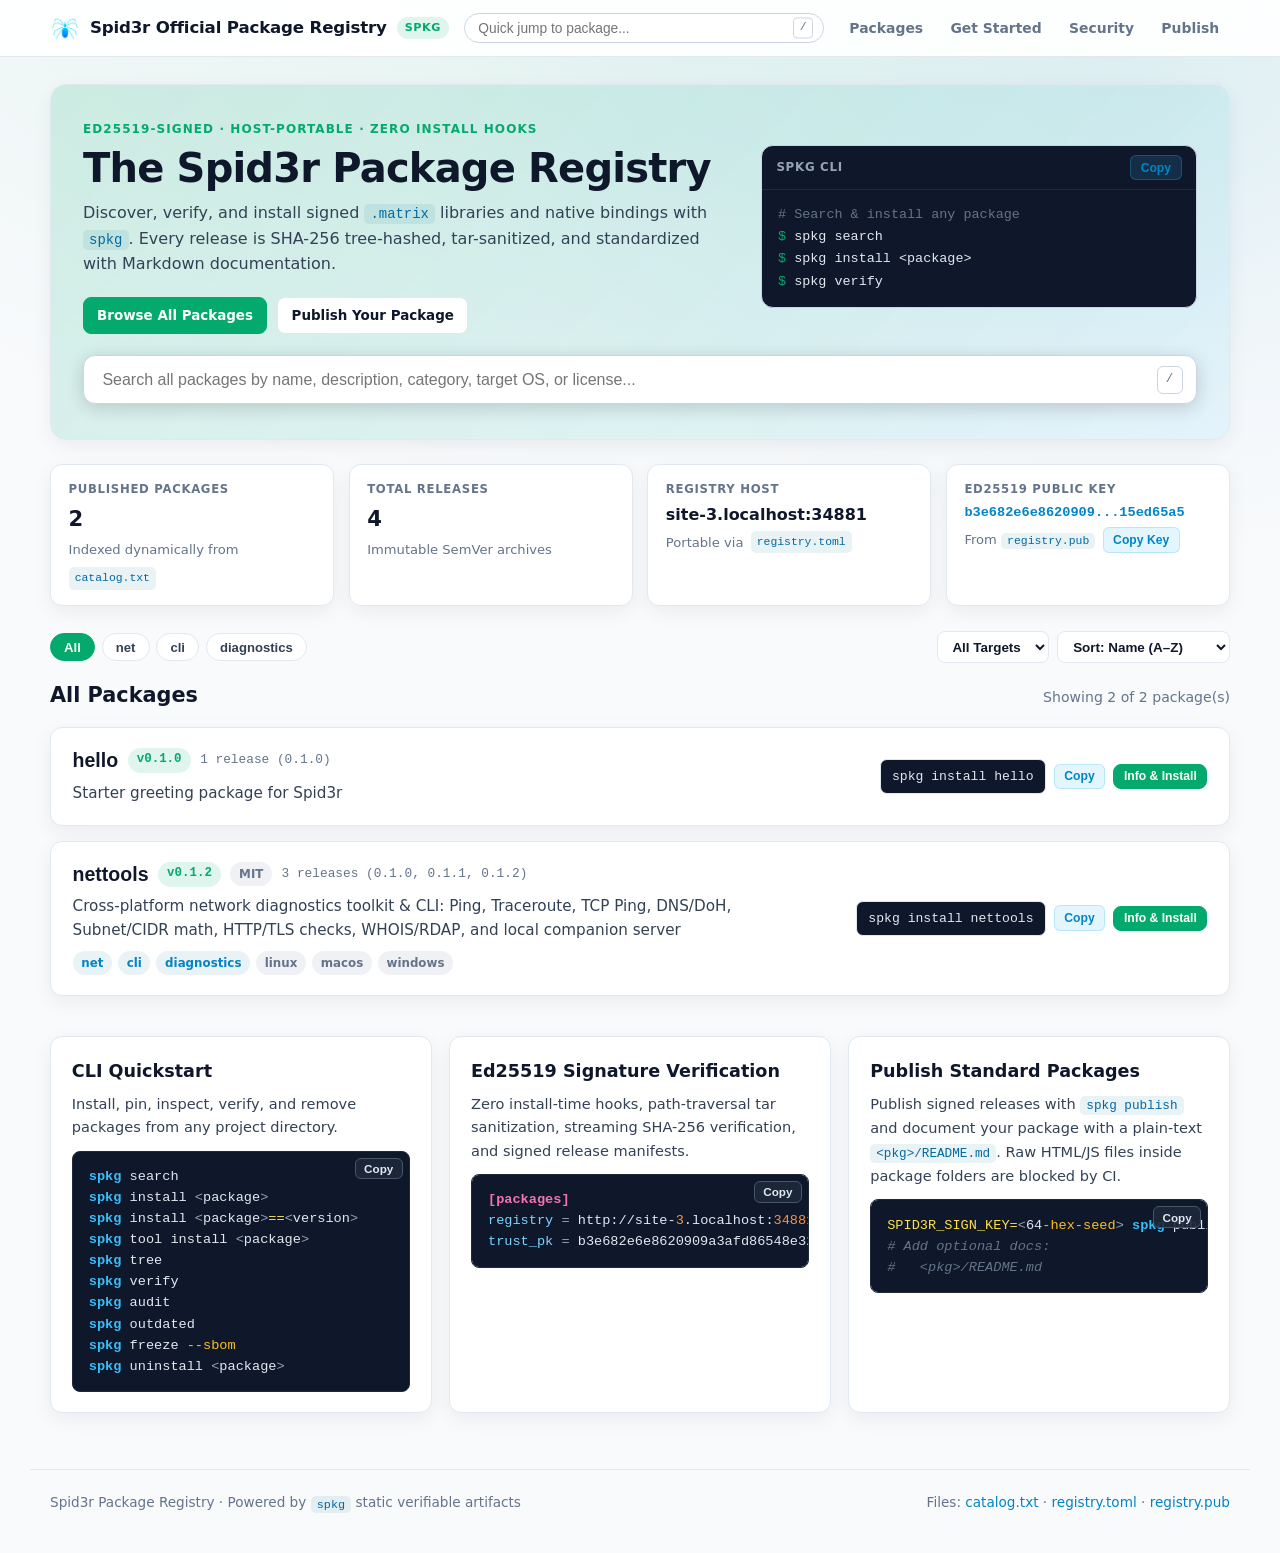
==== commit addf7435: "Revert "latest" This reverts commit 533d5b6fad14964c8b27f16b8a873c4bc7afe7d9." ====
--- a/index.html
+++ b/index.html
@@ -1,7 +1,4 @@
 <!doctype html>
-<!-- Restyled per "Crates Utility" design tokens (design-engine-registry / design-system-expert).
-     Data-dense, trust-forward registry. All original JS controller logic, DOM IDs, CSP and
-     behavior contracts preserved. Zero external resources; inline CSS/JS only. -->
 <html lang="en">
 <head>
   <meta charset="utf-8" />
@@ -10,63 +7,28 @@
   <title>Spid3r Package Registry (spkg)</title>
   <link rel="icon" type="image/png" href="./assets/spid3r.png" />
   <style>
-    /* ============================================================
-       DESIGN TOKENS — "Crates Utility"
-       ============================================================ */
     :root {
-      /* Surfaces */
-      --bg: #FAFBFA;
-      --bg-surface: #FFFFFF;
-      --bg-subtle: #F1F4F2;
-      --bg-inset: #E9EEEB;
-      /* Borders */
-      --border: #DDE4E0;
-      --border-strong: #C4CFC9;
-      --border-focus: #04AA6D;
-      /* Text */
-      --fg: #16211B;
-      --fg-body: #2A362F;
-      --fg-muted: #5C6B63;
-      --fg-faint: #7E8C84;
-      --fg-on-accent: #FFFFFF;
-      /* Accent (#04AA6D heritage — decorative only below AA; use --accent-strong for text) */
+      --bg-base: #f8fafc;
+      --bg-surface: #ffffff;
+      --bg-card: #ffffff;
+      --bg-card-hover: #f1f5f9;
+      --bg-code: #0f172a;
+      --bg-chip: rgba(14, 116, 144, 0.09);
+      --border: #e2e8f0;
+      --border-strong: #cbd5e1;
+      --fg: #0f172a;
+      --fg-secondary: #334155;
+      --fg-muted: #64748b;
       --accent: #04AA6D;
-      --accent-hover: #04945F;
-      --accent-active: #037A50;
-      --accent-strong: #03875A;
-      --accent-tint: #E3F5EC;
-      --accent-tint-strong: #C8ECDB;
-      /* Semantic badges */
-      --ok-bg: #E3F5EC;    --ok-border: #A7E0C6;    --ok-text: #036E48;    --ok-dot: #04AA6D;
-      --warn-bg: #FDF3DC;  --warn-border: #EBD49A;  --warn-text: #7A5200;  --warn-dot: #D99A06;
-      --err-bg: #FDECF0;   --err-border: #F2B8C6;   --err-text: #A61E44;   --err-dot: #D6336C;
-      --info-bg: #E3F3F7;  --info-border: #A9D8E5;  --info-text: #0B6478;  --info-dot: #17A2C6;
-      /* Dark code palette (the only large dark surfaces) */
-      --code-bg: #0D1512;
-      --code-surface: #131E19;
-      --code-border: #233029;
-      --code-fg: #DCE7E1;
-      --code-muted: #7A8C82;
-      --code-green: #4ADE80;
-      --code-cyan: #5BD1E8;
-      --code-amber: #E8C468;
-      --code-rose: #F28BA8;
-      --code-violet: #B7A5F5;
-      /* Spacing (4px base) */
-      --sp-1: 4px;  --sp-2: 8px;  --sp-3: 12px; --sp-4: 16px;
-      --sp-5: 20px; --sp-6: 24px; --sp-7: 32px; --sp-8: 48px; --sp-9: 96px;
-      /* Radius */
-      --radius-sm: 4px; --radius-md: 8px; --radius-lg: 12px; --radius-pill: 999px;
-      /* Shadows */
-      --shadow-1: 0 1px 2px rgba(22, 33, 27, 0.06);
-      --shadow-2: 0 2px 8px rgba(22, 33, 27, 0.08), 0 1px 2px rgba(22, 33, 27, 0.05);
-      --shadow-3: 0 8px 24px rgba(22, 33, 27, 0.12);
-      --shadow-code: 0 4px 16px rgba(13, 21, 18, 0.18);
-      /* Typography */
-      --font-ui: system-ui, -apple-system, "Segoe UI", Roboto, "Helvetica Neue", Arial, sans-serif;
-      --font-mono: ui-monospace, "Cascadia Code", "SF Mono", Menlo, Consolas, "Liberation Mono", monospace;
-      /* Motion */
-      --tr-fast: 120ms; --tr-base: 180ms; --tr-slow: 280ms;
+      --accent-hover: #059862;
+      --accent-soft: rgba(4, 170, 109, 0.12);
+      --cyan: #0284c7;
+      --amber: #d97706;
+      --rose: #e11d48;
+      --shadow: 0 6px 20px rgba(15, 23, 42, 0.06);
+      --radius: 12px;
+      --radius-sm: 8px;
+      --mono: ui-monospace, SFMono-Regular, Menlo, Monaco, Consolas, "Liberation Mono", monospace;
     }
 
     * { box-sizing: border-box; }
@@ -74,97 +36,49 @@
 
     body {
       margin: 0;
-      font-family: var(--font-ui);
-      font-size: 0.9375rem;
-      background: var(--bg);
-      color: var(--fg-body);
+      font-family: system-ui, -apple-system, BlinkMacSystemFont, "Segoe UI", Roboto, sans-serif;
+      background:
+        radial-gradient(ellipse 85% 42% at 50% -10%, rgba(4, 170, 109, 0.1), transparent),
+        radial-gradient(ellipse 55% 32% at 88% 4%, rgba(2, 132, 199, 0.07), transparent),
+        var(--bg-base);
+      color: var(--fg);
       line-height: 1.6;
       min-height: 100vh;
       display: flex;
       flex-direction: column;
     }
 
-    a { color: var(--accent-strong); text-decoration: none; }
+    a { color: var(--cyan); text-decoration: none; }
     a:hover { text-decoration: underline; }
 
-    /* Focus ring everywhere — never bare outline:none */
-    a:focus-visible,
     button:focus-visible,
     input:focus-visible,
     select:focus-visible,
-    [tabindex]:focus-visible {
-      outline: none;
-      box-shadow: 0 0 0 2px var(--bg-surface), 0 0 0 4px var(--border-focus);
+    a:focus-visible {
+      outline: 2px solid var(--cyan);
+      outline-offset: 2px;
     }
 
     code {
-      font-family: var(--font-mono);
-      font-size: 0.875em;
-      background: var(--bg-inset);
-      color: var(--fg);
-      padding: 0.1rem 0.36rem;
-      border-radius: var(--radius-sm);
-    }
-
-    /* ============================================================
-       CODE BLOCKS — dark anchor with chrome bar
-       ============================================================ */
-    .code-wrap {
-      position: relative;
-      background: var(--code-bg);
-      border: 1px solid var(--code-border);
-      border-radius: var(--radius-lg);
-      box-shadow: var(--shadow-code);
-      overflow: hidden;
-    }
-    .code-chrome {
-      display: flex;
-      align-items: center;
-      justify-content: space-between;
-      gap: var(--sp-2);
-      padding: 6px 8px 6px 14px;
-      background: var(--code-surface);
-      border-bottom: 1px solid var(--code-border);
-    }
-    .code-title {
-      font-family: var(--font-mono);
-      font-size: 0.6875rem;
-      font-weight: 600;
-      text-transform: uppercase;
-      letter-spacing: 0.06em;
-      color: var(--code-muted);
-      overflow: hidden;
-      text-overflow: ellipsis;
-      white-space: nowrap;
-    }
-    .copy-float {
-      background: transparent;
-      border: 1px solid transparent;
-      color: var(--code-muted);
-      font-family: var(--font-mono);
-      font-size: 0.75rem;
-      font-weight: 600;
-      padding: 3px 10px;
-      border-radius: 6px;
-      cursor: pointer;
-      flex-shrink: 0;
-      transition: color var(--tr-fast), background var(--tr-fast), border-color var(--tr-fast);
-    }
-    .copy-float:hover { color: var(--code-fg); background: rgba(220, 231, 225, 0.08); }
-    .copy-float.copied { color: var(--code-green); }
-    .copy-float:disabled { opacity: 0.45; cursor: not-allowed; }
-    .copy-float:disabled:hover { color: var(--code-muted); background: transparent; }
+      font-family: var(--mono);
+      font-size: 0.87em;
+      background: var(--bg-chip);
+      color: #0369a1;
+      padding: 0.12rem 0.38rem;
+      border-radius: 5px;
+    }
 
     pre {
       margin: 0;
-      padding: 14px 16px;
+      background: var(--bg-code);
+      color: #e2e8f0;
+      border: 1px solid #1e293b;
+      border-radius: var(--radius-sm);
+      padding: 0.9rem 1rem;
       overflow-x: auto;
-      font-family: var(--font-mono);
-      font-size: 0.8125rem;
-      line-height: 1.6;
-      color: var(--code-fg);
-      background: transparent;
-      border: none;
+      font-family: var(--mono);
+      font-size: 0.85rem;
+      line-height: 1.55;
     }
     pre code {
       background: transparent;
@@ -173,563 +87,477 @@
       font-size: inherit;
     }
 
-    /* Syntax highlighting tokens — recolored to the --code-* palette */
-    .tok-comment { color: var(--code-muted); font-style: italic; }
-    .tok-string  { color: var(--code-amber); }
-    .tok-kw      { color: var(--code-violet); font-weight: 600; }
-    .tok-cmd     { color: var(--code-green); font-weight: 600; }
-    .tok-flag    { color: var(--code-rose); }
-    .tok-num     { color: var(--code-cyan); }
-    .tok-fn      { color: var(--code-cyan); }
-    .tok-sec     { color: var(--code-amber); font-weight: 700; }
-    .tok-key     { color: var(--code-cyan); }
-    .tok-var     { color: var(--code-rose); }
-    .tok-op      { color: var(--code-muted); }
-
-    /* ============================================================
-       TOPBAR — 56px sticky, search-first
-       ============================================================ */
+    /* Syntax highlighting tokens inside dark terminal <pre> blocks */
+    .tok-comment { color: #64748b; font-style: italic; }
+    .tok-string  { color: #86efac; }
+    .tok-kw      { color: #c084fc; font-weight: 600; }
+    .tok-cmd     { color: #38bdf8; font-weight: 600; }
+    .tok-flag    { color: #fbbf24; }
+    .tok-num     { color: #fb923c; }
+    .tok-fn      { color: #60a5fa; }
+    .tok-sec     { color: #f472b6; font-weight: 700; }
+    .tok-key     { color: #7dd3fc; }
+    .tok-var     { color: #fde047; }
+    .tok-op      { color: #94a3b8; }
+
+    /* Topbar */
     .topbar {
       position: sticky;
       top: 0;
-      z-index: 100;
-      background: var(--bg-surface);
+      z-index: 50;
+      background: rgba(255, 255, 255, 0.92);
+      backdrop-filter: blur(12px);
       border-bottom: 1px solid var(--border);
     }
+
     .topbar-inner {
-      max-width: 1120px;
+      max-width: 1220px;
       margin: 0 auto;
-      padding: 0 var(--sp-5);
-      height: 56px;
+      padding: 0.7rem 1.25rem;
       display: flex;
       align-items: center;
-      gap: var(--sp-4);
-    }
+      justify-content: space-between;
+      gap: 0.9rem;
+      flex-wrap: wrap;
+    }
+
     .brand {
       display: inline-flex;
       align-items: center;
-      gap: var(--sp-2);
+      gap: 0.62rem;
       color: var(--fg);
-      min-width: 0;
-      flex-shrink: 1;
+      font-weight: 700;
+      font-size: 1.04rem;
+      letter-spacing: -0.01em;
     }
     .brand:hover { text-decoration: none; }
-    .brand img { width: 24px; height: 24px; border-radius: 6px; display: block; flex-shrink: 0; }
-    .brand-name {
-      font-family: var(--font-mono);
-      font-size: 0.9375rem;
-      font-weight: 600;
-      letter-spacing: -0.01em;
-      white-space: nowrap;
-      overflow: hidden;
-      text-overflow: ellipsis;
-    }
+    .brand img { width: 30px; height: 30px; border-radius: 7px; display: block; }
     .brand-tag {
-      font-family: var(--font-mono);
-      font-size: 0.6875rem;
-      font-weight: 600;
-      padding: 1px 9px;
-      border-radius: var(--radius-pill);
-      background: var(--accent-tint);
-      border: 1px solid var(--accent-tint-strong);
-      color: var(--accent-strong);
-      flex-shrink: 0;
+      font-size: 0.7rem;
+      font-weight: 700;
+      padding: 0.12rem 0.5rem;
+      border-radius: 999px;
+      background: var(--accent-soft);
+      color: var(--accent);
+      text-transform: uppercase;
+      letter-spacing: 0.05em;
     }
 
     .top-search {
-      flex: 1 1 auto;
-      max-width: 440px;
-      margin-inline: auto;
+      flex: 1 1 240px;
+      max-width: 360px;
       position: relative;
-      min-width: 0;
     }
     .top-search input {
       width: 100%;
-      padding: 6px 30px 6px 14px;
-      border-radius: var(--radius-pill);
-      border: 1px solid var(--border);
-      background: var(--bg-subtle);
+      padding: 0.42rem 2.2rem 0.42rem 0.85rem;
+      border-radius: 999px;
+      border: 1px solid var(--border-strong);
+      background: var(--bg-card);
       color: var(--fg);
-      font-family: var(--font-ui);
-      font-size: 0.875rem;
-      transition: background var(--tr-fast), border-color var(--tr-fast), box-shadow var(--tr-fast);
-    }
-    .top-search input::placeholder { color: var(--fg-faint); }
-    .top-search input:focus { background: var(--bg-surface); border-color: var(--border-focus); }
+      font-size: 0.86rem;
+    }
     .top-kbd {
       position: absolute;
       right: 0.65rem;
       top: 50%;
       transform: translateY(-50%);
-      font-family: var(--font-mono);
+      font-family: var(--mono);
       font-size: 0.72rem;
-      color: var(--fg-faint);
-      border: 1px solid var(--border);
-      background: var(--bg-surface);
-      border-radius: var(--radius-sm);
-      padding: 0 0.35rem;
+      color: var(--fg-muted);
+      border: 1px solid var(--border-strong);
+      border-radius: 4px;
+      padding: 0.02rem 0.35rem;
       pointer-events: none;
     }
 
     .nav-links {
       display: flex;
       align-items: center;
-      gap: var(--sp-1);
-      flex-shrink: 0;
+      gap: 0.35rem;
+      flex-wrap: wrap;
     }
     .nav-link {
       color: var(--fg-muted);
-      font-size: 0.875rem;
+      font-size: 0.87rem;
       font-weight: 600;
-      padding: 6px 10px;
-      border-radius: var(--radius-md);
-      transition: background var(--tr-fast), color var(--tr-fast);
-    }
-    .nav-link:hover { background: var(--bg-subtle); color: var(--fg); text-decoration: none; }
-
-    /* ============================================================
-       BUTTONS
-       ============================================================ */
+      padding: 0.36rem 0.68rem;
+      border-radius: var(--radius-sm);
+    }
+    .nav-link:hover { background: var(--bg-card); color: var(--fg); text-decoration: none; }
+
     .btn {
+      background: var(--bg-card);
+      color: var(--fg);
+      border: 1px solid var(--border);
+      border-radius: var(--radius-sm);
+      padding: 0.42rem 0.82rem;
+      font-size: 0.84rem;
+      font-weight: 600;
+      cursor: pointer;
       display: inline-flex;
       align-items: center;
-      gap: 6px;
-      background: var(--bg-surface);
-      color: var(--fg-body);
-      border: 1px solid var(--border-strong);
-      border-radius: var(--radius-md);
-      padding: 8px 16px;
-      font-family: var(--font-ui);
-      font-size: 0.875rem;
-      font-weight: 600;
-      cursor: pointer;
-      text-decoration: none;
-      transition: background var(--tr-fast), border-color var(--tr-fast), color var(--tr-fast);
-    }
-    .btn:hover { background: var(--bg-subtle); border-color: var(--border-strong); text-decoration: none; }
-    .btn:active { background: var(--bg-inset); }
-    .btn-primary { background: var(--accent-strong); border-color: var(--accent-strong); color: var(--fg-on-accent); }
+      gap: 0.35rem;
+      transition: border-color 0.14s, background 0.14s;
+    }
+    .btn:hover { background: var(--bg-card-hover); border-color: var(--border-strong); text-decoration: none; }
+    .btn-primary {
+      background: var(--accent);
+      color: #ffffff;
+      border-color: var(--accent);
+    }
     .btn-primary:hover { background: var(--accent-hover); border-color: var(--accent-hover); }
-    .btn-primary:active { background: var(--accent-active); }
-    .btn-ghost { background: transparent; border-color: transparent; color: var(--fg-muted); }
-    .btn-ghost:hover { background: var(--bg-subtle); border-color: transparent; color: var(--fg); }
-    .btn-sm { padding: 4px 10px; font-size: 0.8125rem; }
-
-    .copy-mini {
-      background: var(--bg-inset);
-      color: var(--fg-body);
-      border: 1px solid var(--border-strong);
-      border-radius: 6px;
-      padding: 3px 10px;
-      font-family: var(--font-mono);
-      font-size: 0.75rem;
-      font-weight: 600;
-      cursor: pointer;
-      white-space: nowrap;
-      transition: background var(--tr-fast), color var(--tr-fast), border-color var(--tr-fast);
-    }
-    .copy-mini:hover { background: var(--accent-tint); color: var(--accent-strong); border-color: var(--accent-tint-strong); }
-    .copy-mini.copied { background: var(--accent-tint); color: var(--accent-strong); border-color: var(--accent-tint-strong); }
-
-    /* ============================================================
-       LAYOUT
-       ============================================================ */
+    .btn-sm { padding: 0.28rem 0.6rem; font-size: 0.76rem; }
+
     .wrap {
       width: 100%;
-      max-width: 1120px;
+      max-width: 1220px;
       margin: 0 auto;
-      padding: var(--sp-6) var(--sp-5) var(--sp-9);
+      padding: 1.65rem 1.25rem 3.5rem;
       flex: 1 0 auto;
     }
 
     .banner-move {
       display: none;
-      margin-bottom: var(--sp-4);
-      padding: var(--sp-3) var(--sp-4);
-      border-radius: var(--radius-md);
-      border: 1px solid var(--warn-border);
-      background: var(--warn-bg);
-      color: var(--warn-text);
-      font-size: 0.875rem;
-    }
-
-    /* ============================================================
-       HERO — compact, search-first, faint green radial tint only
-       ============================================================ */
+      margin-bottom: 1.25rem;
+      padding: 0.9rem 1.1rem;
+      border-radius: var(--radius);
+      border: 1px solid rgba(251, 191, 36, 0.45);
+      border-left: 4px solid var(--amber);
+      background: rgba(251, 191, 36, 0.12);
+      font-size: 0.94rem;
+    }
+
+    /* Home Hero */
     .hero {
-      padding: var(--sp-5) 0 0;
-      background: radial-gradient(ellipse 60% 120% at 30% 0%, rgba(227, 245, 236, 0.5), transparent 72%);
+      background: linear-gradient(135deg, rgba(4, 170, 109, 0.15), rgba(56, 189, 248, 0.09));
+      border: 1px solid var(--border);
+      border-radius: 16px;
+      padding: 2.2rem 2rem;
+      box-shadow: var(--shadow);
+      margin-bottom: 1.45rem;
     }
     .hero-grid {
       display: grid;
-      grid-template-columns: minmax(0, 1fr) 360px;
-      gap: var(--sp-7);
+      grid-template-columns: minmax(0, 1.35fr) minmax(280px, 0.9fr);
+      gap: 1.5rem;
       align-items: center;
     }
     .eyebrow {
-      margin: 0;
-      font-size: 0.6875rem;
-      font-weight: 600;
+      font-size: 0.75rem;
+      font-weight: 700;
+      letter-spacing: 0.09em;
+      text-transform: uppercase;
+      color: var(--accent);
+      margin-bottom: 0.4rem;
+    }
+    h1 {
+      margin: 0 0 0.55rem;
+      font-size: clamp(1.75rem, 3.3vw, 2.5rem);
+      line-height: 1.15;
+      letter-spacing: -0.02em;
+    }
+    .hero-lead {
+      margin: 0 0 1.25rem;
+      color: var(--fg-secondary);
+      max-width: 62ch;
+      font-size: 1rem;
+    }
+    .hero-actions {
+      display: flex;
+      gap: 0.65rem;
+      flex-wrap: wrap;
+      align-items: center;
+    }
+
+    .hero-terminal {
+      background: var(--bg-code);
+      border: 1px solid var(--border-strong);
+      border-radius: var(--radius);
+      overflow: hidden;
+    }
+    .hero-term-head {
+      padding: 0.52rem 0.9rem;
+      border-bottom: 1px solid #1e293b;
+      display: flex;
+      align-items: center;
+      justify-content: space-between;
+      font-size: 0.74rem;
+      font-weight: 700;
+      color: #94a3b8;
+      text-transform: uppercase;
       letter-spacing: 0.06em;
-      text-transform: uppercase;
-      color: var(--accent-strong);
-    }
-    h1 {
-      margin: var(--sp-1) 0 var(--sp-2);
-      font-size: clamp(1.75rem, 3.2vw, 2.5rem);
-      line-height: 1.1;
-      letter-spacing: -0.02em;
-      color: var(--fg);
-    }
-    .hero-lead {
-      margin: 0;
-      color: var(--fg-muted);
-      max-width: 58ch;
-      font-size: 0.9375rem;
-    }
+    }
+    .hero-term-body {
+      padding: 0.9rem 1rem;
+      font-family: var(--mono);
+      font-size: 0.84rem;
+      color: #e2e8f0;
+      line-height: 1.65;
+    }
+    .t-prompt { color: var(--accent); }
+    .t-comment { color: #64748b; }
 
     .search-shell {
       position: relative;
       display: flex;
       align-items: center;
-      margin-top: var(--sp-4);
+      margin-top: 1.35rem;
     }
     .search-input {
       width: 100%;
-      height: 52px;
-      padding: 0 56px 0 18px;
-      border-radius: var(--radius-pill);
+      padding: 0.9rem 4.5rem 0.9rem 1.15rem;
+      border-radius: var(--radius);
       border: 1px solid var(--border-strong);
       background: var(--bg-surface);
       color: var(--fg);
-      font-family: var(--font-ui);
       font-size: 1rem;
-      box-shadow: var(--shadow-1);
-      transition: border-color var(--tr-fast), box-shadow var(--tr-fast);
-    }
-    .search-input::placeholder { color: var(--fg-faint); }
-    .search-input:focus { border-color: var(--border-focus); }
+      box-shadow: 0 4px 18px rgba(0, 0, 0, 0.16);
+    }
     .kbd-hint {
       position: absolute;
-      right: 18px;
-      top: 50%;
-      transform: translateY(-50%);
-      padding: 2px 9px;
+      right: 0.9rem;
+      padding: 0.18rem 0.52rem;
       border-radius: 6px;
-      border: 1px solid var(--border);
-      background: var(--bg-subtle);
-      color: var(--fg-faint);
-      font-family: var(--font-mono);
+      border: 1px solid var(--border-strong);
+      background: var(--bg-card);
+      color: var(--fg-muted);
+      font-family: var(--mono);
       font-size: 0.78rem;
       pointer-events: none;
     }
 
-    .hero-terminal {
-      background: var(--code-bg);
-      border: 1px solid var(--code-border);
-      border-radius: var(--radius-lg);
-      box-shadow: var(--shadow-code);
-      overflow: hidden;
-      font-family: var(--font-mono);
-    }
-    .hero-term-head {
-      padding: 7px 12px 7px 14px;
-      background: var(--code-surface);
-      border-bottom: 1px solid var(--code-border);
-      display: flex;
-      align-items: center;
-      justify-content: space-between;
-      gap: var(--sp-2);
-      font-size: 0.6875rem;
-      font-weight: 600;
-      color: var(--code-muted);
-      text-transform: uppercase;
-      letter-spacing: 0.06em;
-    }
-    .hero-term-head .copy-mini {
-      background: transparent;
-      border-color: var(--code-border);
-      color: var(--code-muted);
-    }
-    .hero-term-head .copy-mini:hover,
-    .hero-term-head .copy-mini.copied {
-      background: rgba(220, 231, 225, 0.08);
-      color: var(--code-green);
-      border-color: var(--code-border);
-    }
-    .hero-term-body {
-      padding: 12px 16px;
-      font-size: 0.8125rem;
-      color: var(--code-fg);
-      line-height: 1.75;
-    }
-    .t-prompt { color: var(--code-muted); }
-    .t-cmd { color: var(--code-green); font-weight: 600; }
-    .t-comment { color: var(--code-muted); font-style: italic; }
-
-    /* KPI strip — mono numerals, micro labels, 1px vertical rules */
+    /* KPI Strip */
     .kpi-grid {
       display: grid;
-      grid-template-columns: repeat(4, minmax(0, 1fr));
-      background: var(--bg-subtle);
+      grid-template-columns: repeat(auto-fit, minmax(220px, 1fr));
+      gap: 0.9rem;
+      margin-bottom: 1.6rem;
+    }
+    .kpi {
+      background: var(--bg-card);
       border: 1px solid var(--border);
-      border-radius: var(--radius-lg);
-      margin-top: var(--sp-5);
-      overflow: hidden;
-    }
-    .kpi {
-      padding: var(--sp-3) var(--sp-4);
-      border-left: 1px solid var(--border);
-      min-width: 0;
-    }
-    .kpi:first-child { border-left: 0; }
+      border-radius: var(--radius);
+      padding: 0.95rem 1.1rem;
+      box-shadow: var(--shadow);
+    }
     .kpi-k {
-      font-size: 0.6875rem;
-      font-weight: 600;
+      font-size: 0.73rem;
+      font-weight: 700;
       text-transform: uppercase;
       letter-spacing: 0.06em;
       color: var(--fg-muted);
     }
     .kpi-v {
-      font-family: var(--font-mono);
-      font-size: 1.25rem;
+      font-size: 1.32rem;
       font-weight: 700;
-      color: var(--fg);
-      margin: 2px 0;
-      word-break: break-all;
-      font-variant-numeric: tabular-nums;
-    }
-    .kpi-v-sm { font-size: 0.9375rem; }
+      margin: 0.22rem 0;
+      word-break: break-word;
+    }
     .kpi-n {
-      font-size: 0.8125rem;
+      font-size: 0.82rem;
       color: var(--fg-muted);
       display: flex;
       align-items: center;
-      gap: var(--sp-2);
+      gap: 0.45rem;
       flex-wrap: wrap;
     }
     .mono-trunc {
-      font-family: var(--font-mono);
-      font-size: 0.8125rem;
-      color: var(--fg-muted);
-      word-break: break-all;
-    }
-
-    /* ============================================================
-       TOOLBAR & PACKAGE DIRECTORY
-       ============================================================ */
+      font-family: var(--mono);
+      font-size: 0.85rem;
+      color: var(--cyan);
+    }
+
+    /* Toolbar & Directory */
     .toolbar {
       display: flex;
       align-items: center;
       justify-content: space-between;
-      gap: var(--sp-3);
+      gap: 0.9rem;
       flex-wrap: wrap;
-      margin: var(--sp-7) 0 var(--sp-4);
-    }
-    .cat-pills { display: flex; align-items: center; gap: var(--sp-1); flex-wrap: wrap; }
+      margin-bottom: 1rem;
+    }
+    .cat-pills { display: flex; align-items: center; gap: 0.42rem; flex-wrap: wrap; }
     .pill {
-      background: var(--bg-surface);
-      color: var(--fg-body);
+      background: var(--bg-card);
+      color: var(--fg-secondary);
       border: 1px solid var(--border);
-      border-radius: var(--radius-pill);
-      padding: 5px 14px;
-      font-family: var(--font-ui);
-      font-size: 0.8125rem;
+      border-radius: 999px;
+      padding: 0.34rem 0.82rem;
+      font-size: 0.82rem;
       font-weight: 600;
       cursor: pointer;
-      transition: background var(--tr-fast), border-color var(--tr-fast), color var(--tr-fast);
     }
     .pill:hover { border-color: var(--border-strong); color: var(--fg); }
-    .pill.active {
-      background: var(--accent-tint);
-      border-color: var(--accent-tint-strong);
-      color: var(--accent-strong);
-    }
-    .toolbar-selects { display: flex; align-items: center; gap: var(--sp-2); flex-wrap: wrap; }
+    .pill.active { background: var(--accent); border-color: var(--accent); color: #ffffff; }
+    .toolbar-selects { display: flex; align-items: center; gap: 0.5rem; flex-wrap: wrap; }
 
     select {
-      background: var(--bg-surface);
-      color: var(--fg-body);
-      border: 1px solid var(--border-strong);
-      border-radius: var(--radius-md);
-      padding: 6px 10px;
-      font-family: var(--font-ui);
-      font-size: 0.8125rem;
+      background: var(--bg-card);
+      color: var(--fg);
+      border: 1px solid var(--border);
+      border-radius: var(--radius-sm);
+      padding: 0.4rem 0.68rem;
+      font-size: 0.84rem;
       font-weight: 600;
-      cursor: pointer;
     }
 
     .catalog-head {
       display: flex;
       align-items: baseline;
       justify-content: space-between;
-      margin-bottom: var(--sp-3);
-      gap: var(--sp-2);
+      margin-bottom: 0.9rem;
+      gap: 0.5rem;
       flex-wrap: wrap;
     }
-    .catalog-head h2 { margin: 0; font-size: 1.25rem; color: var(--fg); }
-    .result-meta { color: var(--fg-muted); font-family: var(--font-mono); font-size: 0.8125rem; }
+    .catalog-head h2 { margin: 0; font-size: 1.3rem; }
+    .result-meta { color: var(--fg-muted); font-size: 0.88rem; }
 
     .pkg-grid {
       display: flex;
       flex-direction: column;
-      gap: var(--sp-3);
-      margin-bottom: var(--sp-6);
+      gap: 0.9rem;
+      margin-bottom: 2.5rem;
     }
     .pkg-card {
-      background: var(--bg-surface);
+      background: var(--bg-card);
       border: 1px solid var(--border);
-      border-radius: var(--radius-lg);
-      padding: var(--sp-3) var(--sp-4);
-      box-shadow: var(--shadow-1);
+      border-radius: var(--radius);
+      padding: 1.25rem 1.35rem;
+      display: grid;
+      grid-template-columns: minmax(0, 1fr) auto;
+      gap: 1rem 1.5rem;
+      align-items: center;
+      box-shadow: var(--shadow);
+      transition: transform 0.13s, border-color 0.15s;
       cursor: pointer;
-      transition: box-shadow var(--tr-base), border-color var(--tr-base);
-    }
-    .pkg-card:hover { box-shadow: var(--shadow-2); border-color: var(--border-strong); }
-    .pkg-main { display: flex; flex-direction: column; gap: 6px; min-width: 0; }
-    .pkg-top { display: flex; align-items: center; gap: var(--sp-2); flex-wrap: wrap; }
+    }
+    .pkg-card:hover { transform: translateY(-1px); border-color: var(--cyan); }
+    .pkg-main {
+      display: flex;
+      flex-direction: column;
+      gap: 0.55rem;
+      min-width: 0;
+    }
+    .pkg-top { display: flex; align-items: center; gap: 0.6rem; flex-wrap: wrap; }
     .pkg-name-btn {
       background: none;
       border: none;
       padding: 0;
       color: var(--fg);
-      font-family: var(--font-ui);
-      font-size: 1.0625rem;
+      font-size: 1.22rem;
       font-weight: 700;
       cursor: pointer;
       text-align: left;
     }
-    .pkg-card:hover .pkg-name-btn { color: var(--accent-strong); text-decoration: underline; }
+    .pkg-card:hover .pkg-name-btn { color: var(--cyan); text-decoration: underline; }
     .ver-pill {
-      font-family: var(--font-mono);
+      font-family: var(--mono);
       font-size: 0.78rem;
-      font-weight: 600;
-      padding: 1px 10px;
-      border-radius: var(--radius-pill);
-      background: var(--accent-tint);
-      border: 1px solid var(--accent-tint-strong);
-      color: var(--accent-strong);
+      font-weight: 700;
+      padding: 0.16rem 0.56rem;
+      border-radius: 999px;
+      background: var(--accent-soft);
+      color: var(--accent);
       white-space: nowrap;
-      font-variant-numeric: tabular-nums;
+    }
+    .pkg-meta-sub {
+      font-size: 0.8rem;
+      color: var(--fg-muted);
+      font-family: var(--mono);
     }
     .pkg-desc {
       margin: 0;
-      color: var(--fg-body);
-      font-size: 0.875rem;
-      line-height: 1.5;
+      color: var(--fg-secondary);
+      font-size: 0.95rem;
+      line-height: 1.55;
       word-break: break-word;
-      display: -webkit-box;
-      -webkit-line-clamp: 1;
-      -webkit-box-orient: vertical;
-      overflow: hidden;
-    }
-    .pkg-meta {
+    }
+    .tag-row { display: flex; flex-wrap: wrap; gap: 0.38rem; align-items: center; }
+    .tag {
+      font-size: 0.74rem;
+      font-weight: 600;
+      padding: 0.14rem 0.54rem;
+      border-radius: 999px;
+      background: var(--bg-chip);
+      color: var(--cyan);
+    }
+    .tag.target { background: rgba(148, 163, 184, 0.15); color: var(--fg-muted); }
+
+    .pkg-foot {
       display: flex;
       align-items: center;
-      gap: 6px;
+      gap: 0.5rem;
       flex-wrap: wrap;
-      font-size: 0.75rem;
-      color: var(--fg-muted);
-    }
-    .pkg-rel { font-family: var(--font-mono); font-variant-numeric: tabular-nums; }
-    .meta-license { font-family: var(--font-mono); }
-    .chip {
-      font-size: 0.6875rem;
+      justify-content: flex-end;
+    }
+    .install-mini {
+      background: var(--bg-code);
+      color: #e2e8f0;
+      border: 1px solid var(--border);
+      border-radius: 7px;
+      padding: 0.38rem 0.7rem;
+      font-family: var(--mono);
+      font-size: 0.82rem;
+      white-space: nowrap;
+    }
+    .copy-mini {
+      background: rgba(56, 189, 248, 0.14);
+      color: var(--cyan);
+      border: 1px solid rgba(56, 189, 248, 0.25);
+      border-radius: 6px;
+      padding: 0.3rem 0.6rem;
+      font-size: 0.76rem;
+      font-weight: 700;
+      cursor: pointer;
+      white-space: nowrap;
+    }
+    .copy-mini:hover { background: var(--accent); color: #ffffff; border-color: var(--accent); }
+
+    /* Info Panels */
+    .sections-grid {
+      display: grid;
+      grid-template-columns: repeat(auto-fit, minmax(310px, 1fr));
+      gap: 1.1rem;
+    }
+    .panel {
+      background: var(--bg-card);
+      border: 1px solid var(--border);
+      border-radius: var(--radius);
+      padding: 1.25rem 1.3rem;
+      box-shadow: var(--shadow);
+      scroll-margin-top: 4.5rem;
+    }
+    .panel h3 { margin: 0 0 0.45rem; font-size: 1.1rem; }
+    .panel p { margin: 0 0 0.75rem; color: var(--fg-secondary); font-size: 0.91rem; }
+
+    .code-wrap { position: relative; margin-top: 0.55rem; }
+    .code-wrap .copy-float {
+      position: absolute;
+      top: 0.45rem;
+      right: 0.45rem;
+      background: rgba(30, 41, 59, 0.9);
+      color: #e2e8f0;
+      border: 1px solid #475569;
+      border-radius: 6px;
+      padding: 0.2rem 0.52rem;
+      font-size: 0.73rem;
       font-weight: 600;
-      padding: 1px 8px;
-      border-radius: var(--radius-pill);
-      background: var(--accent-tint);
-      color: var(--accent-strong);
-    }
-    .chip-inset { background: var(--bg-inset); color: var(--fg-muted); }
-
-    /* Skeleton loading */
-    .skeleton-card {
-      background: var(--bg-surface);
-      border: 1px solid var(--border);
-      border-radius: var(--radius-lg);
-      padding: var(--sp-4);
-      display: flex;
-      flex-direction: column;
-      gap: var(--sp-2);
-    }
-    .sk {
-      height: 12px;
-      border-radius: var(--radius-sm);
-      background: var(--bg-inset);
-      position: relative;
-      overflow: hidden;
-    }
-    .sk::after {
-      content: '';
-      position: absolute;
-      inset: 0;
-      transform: translateX(-100%);
-      background: linear-gradient(90deg, transparent, rgba(255, 255, 255, 0.65), transparent);
-      animation: skShimmer 1.4s ease-in-out infinite;
-    }
-    @keyframes skShimmer { to { transform: translateX(100%); } }
-    .w35 { width: 35%; } .w40 { width: 40%; } .w45 { width: 45%; }
-    .w50 { width: 50%; } .w55 { width: 55%; } .w65 { width: 65%; }
-    .w70 { width: 70%; } .w75 { width: 75%; }
-
-    /* Empty & error states */
+      cursor: pointer;
+    }
+    .code-wrap .copy-float:hover { background: var(--accent); border-color: var(--accent); color: #ffffff; }
+
     .empty-state {
-      background: var(--bg-surface);
+      grid-column: 1 / -1;
+      background: var(--bg-card);
       border: 1px dashed var(--border-strong);
-      border-radius: var(--radius-lg);
-      padding: var(--sp-7);
+      border-radius: var(--radius);
+      padding: 2.2rem;
       text-align: center;
       color: var(--fg-muted);
-      display: flex;
-      flex-direction: column;
-      align-items: center;
-      gap: var(--sp-3);
-    }
-    .empty-spider {
-      width: 56px;
-      height: 56px;
-      fill: none;
-      stroke: var(--fg-faint);
-      stroke-width: 2.5;
-      stroke-linecap: round;
-    }
-    .empty-title { margin: 0; font-size: 0.9375rem; }
-    .err-panel {
-      background: var(--err-bg);
-      border: 1px solid var(--err-border);
-      color: var(--err-text);
-      border-radius: var(--radius-lg);
-      padding: var(--sp-5);
-      display: flex;
-      flex-direction: column;
-      align-items: flex-start;
-      gap: var(--sp-3);
-    }
-    .err-panel p { margin: 0; font-size: 0.875rem; }
-    .err-panel code { background: rgba(166, 30, 68, 0.08); color: var(--err-text); }
-
-    /* Info panels (home) */
-    .sections-grid {
-      display: grid;
-      grid-template-columns: repeat(auto-fit, minmax(300px, 1fr));
-      gap: var(--sp-4);
-    }
-    .panel {
-      background: var(--bg-surface);
-      border: 1px solid var(--border);
-      border-radius: var(--radius-lg);
-      padding: var(--sp-5);
-      box-shadow: var(--shadow-1);
-      scroll-margin-top: 72px;
-    }
-    .panel h3 { margin: 0 0 6px; font-size: 1rem; color: var(--fg); }
-    .panel p { margin: 0 0 var(--sp-3); color: var(--fg-muted); font-size: 0.875rem; }
-    .panel .code-wrap { margin-top: var(--sp-2); }
-
-    /* ============================================================
-       PACKAGE DETAIL VIEW
-       ============================================================ */
+    }
+
+    /* Package Detail View */
     .detail-view { display: none; }
     .detail-view.active { display: block; }
     .home-view.hidden { display: none; }
@@ -738,70 +566,81 @@
       display: flex;
       align-items: center;
       justify-content: space-between;
-      gap: var(--sp-3);
+      gap: 0.75rem;
       flex-wrap: wrap;
-      margin-bottom: var(--sp-4);
+      margin-bottom: 1rem;
     }
     .crumb-trail {
-      font-family: var(--font-mono);
-      font-size: 0.8125rem;
+      font-size: 0.88rem;
       color: var(--fg-muted);
+      display: flex;
+      align-items: center;
+      gap: 0.45rem;
+      flex-wrap: wrap;
     }
 
     .detail-header {
-      background: var(--bg-surface);
+      background: var(--bg-card);
       border: 1px solid var(--border);
-      border-radius: var(--radius-lg);
-      padding: var(--sp-5);
-      box-shadow: var(--shadow-1);
-      margin-bottom: var(--sp-5);
+      border-radius: 14px;
+      padding: 1.4rem 1.5rem;
+      box-shadow: var(--shadow);
+      margin-bottom: 1.25rem;
     }
     .detail-title-row {
       display: flex;
       align-items: center;
       justify-content: space-between;
-      gap: var(--sp-4);
+      gap: 1rem;
       flex-wrap: wrap;
     }
     .detail-title-left {
       display: flex;
       align-items: center;
-      gap: var(--sp-3);
+      gap: 0.7rem;
       flex-wrap: wrap;
     }
-    .detail-title-left h1 { margin: 0; font-size: 1.75rem; }
-    #detailVerSelect { font-family: var(--font-mono); }
-    .detail-desc-row {
-      margin-top: var(--sp-3);
-      display: flex;
-      flex-direction: column;
-      gap: var(--sp-2);
-      align-items: flex-start;
-    }
-    .detail-desc-row .pkg-desc { -webkit-line-clamp: unset; margin: 0; }
-    .tag-row { display: flex; flex-wrap: wrap; gap: var(--sp-1); align-items: center; }
-    .sha-block { margin-top: var(--sp-3); }
-    .sha-block .kpi-k { display: block; margin-bottom: var(--sp-1); }
-    #sideCopyShaBtn { margin-top: var(--sp-2); }
-    .artifacts-row { display: flex; flex-wrap: wrap; gap: var(--sp-1); }
+    .detail-title-left h1 { margin: 0; font-size: clamp(1.5rem, 2.8vw, 2.05rem); }
+
+    .sig-badge {
+      font-size: 0.76rem;
+      font-weight: 700;
+      padding: 0.2rem 0.62rem;
+      border-radius: 999px;
+      background: var(--accent-soft);
+      color: var(--accent);
+      border: 1px solid rgba(4, 170, 109, 0.35);
+    }
+    .sig-badge.warn {
+      background: rgba(251, 191, 36, 0.14);
+      color: var(--amber);
+      border-color: rgba(251, 191, 36, 0.35);
+    }
+    .sig-badge.err {
+      background: rgba(225, 29, 72, 0.14);
+      color: var(--rose);
+      border-color: rgba(225, 29, 72, 0.4);
+    }
 
     .detail-layout {
       display: grid;
-      grid-template-columns: minmax(0, 1fr) 320px;
-      gap: var(--sp-6);
+      grid-template-columns: minmax(0, 1fr) 335px;
+      gap: 1.25rem;
       align-items: start;
     }
+
     .detail-main-card {
-      background: var(--bg-surface);
+      background: var(--bg-card);
       border: 1px solid var(--border);
-      border-radius: var(--radius-lg);
-      box-shadow: var(--shadow-1);
+      border-radius: var(--radius);
+      box-shadow: var(--shadow);
       overflow: hidden;
     }
+
     .detail-tabs {
       display: flex;
-      gap: var(--sp-1);
-      padding: 0 var(--sp-3);
+      gap: 0.25rem;
+      padding: 0.65rem 0.9rem 0;
       border-bottom: 1px solid var(--border);
       background: var(--bg-surface);
       flex-wrap: wrap;
@@ -811,260 +650,128 @@
       color: var(--fg-muted);
       border: none;
       border-bottom: 2px solid transparent;
-      margin-bottom: -1px;
-      padding: 12px 14px;
-      font-family: var(--font-mono);
-      font-size: 0.78rem;
+      padding: 0.55rem 0.9rem;
+      font-size: 0.88rem;
       font-weight: 600;
-      text-transform: uppercase;
-      letter-spacing: 0.04em;
       cursor: pointer;
-      transition: color var(--tr-fast);
     }
     .dtab-btn:hover { color: var(--fg); }
-    .dtab-btn.active { color: var(--accent-strong); border-bottom-color: var(--accent); }
-    .detail-tab-body { padding: var(--sp-5); }
-    #tabPanelVersions { overflow-x: auto; }
-
-    /* Signature / trust badges — first-class, state never color-only */
-    .sig-badge {
-      display: inline-flex;
-      align-items: center;
-      gap: 7px;
-      padding: 3px 12px 3px 9px;
-      border-radius: var(--radius-pill);
-      background: var(--ok-bg);
-      border: 1px solid var(--ok-border);
-      color: var(--ok-text);
-      font-family: var(--font-mono);
-      font-size: 0.6875rem;
-      font-weight: 600;
-      text-transform: uppercase;
-      letter-spacing: 0.06em;
-      width: fit-content;
-    }
-    .sig-badge .sig-dot {
-      width: 8px;
-      height: 8px;
-      border-radius: 50%;
-      background: var(--ok-dot);
-      flex-shrink: 0;
-      animation: sigPulse 2.4s ease-out infinite;
-    }
-    .sig-badge.warn { background: var(--warn-bg); border-color: var(--warn-border); color: var(--warn-text); }
-    .sig-badge.warn .sig-dot { background: var(--warn-dot); animation: none; }
-    .sig-badge.err { background: var(--err-bg); border-color: var(--err-border); color: var(--err-text); }
-    .sig-badge.err .sig-dot { background: var(--err-dot); animation: none; }
-    .sig-badge.info { background: var(--info-bg); border-color: var(--info-border); color: var(--info-text); }
-    .sig-badge.info .sig-dot { background: var(--info-dot); animation: none; }
-    @keyframes sigPulse {
-      0% { box-shadow: 0 0 0 0 rgba(4, 170, 109, 0.30); }
-      70%, 100% { box-shadow: 0 0 0 6px rgba(4, 170, 109, 0); }
-    }
-
-    /* Markdown typography */
+    .dtab-btn.active {
+      color: var(--accent);
+      border-bottom-color: var(--accent);
+    }
+
+    .detail-tab-body { padding: 1.35rem 1.45rem; }
+
+    /* Markdown Typography */
     .md-body h1, .md-body h2, .md-body h3, .md-body h4 {
-      margin: var(--sp-5) 0 var(--sp-2);
+      margin: 1.35rem 0 0.55rem;
       line-height: 1.25;
       color: var(--fg);
     }
     .md-body h1:first-child, .md-body h2:first-child { margin-top: 0; }
-    .md-body h1 { font-size: 1.55rem; padding-bottom: var(--sp-1); border-bottom: 1px solid var(--border); }
-    .md-body h2 { font-size: 1.25rem; padding-bottom: var(--sp-1); border-bottom: 1px solid var(--border); }
+    .md-body h1 { font-size: 1.55rem; padding-bottom: 0.35rem; border-bottom: 1px solid var(--border); }
+    .md-body h2 { font-size: 1.25rem; padding-bottom: 0.28rem; border-bottom: 1px solid var(--border); }
     .md-body h3 { font-size: 1.06rem; }
-    .md-body p { margin: 0 0 0.85rem; color: var(--fg-body); }
-    .md-body ul, .md-body ol { margin: 0 0 0.9rem; padding-left: 1.45rem; color: var(--fg-body); }
-    .md-body li { margin-bottom: var(--sp-1); }
+    .md-body p { margin: 0 0 0.85rem; color: var(--fg-secondary); }
+    .md-body ul, .md-body ol { margin: 0 0 0.9rem; padding-left: 1.45rem; color: var(--fg-secondary); }
+    .md-body li { margin-bottom: 0.28rem; }
     .md-body blockquote {
       margin: 0 0 0.95rem;
-      padding: var(--sp-2) var(--sp-4);
+      padding: 0.55rem 1rem;
       border-left: 3px solid var(--accent);
-      background: var(--bg-subtle);
-      color: var(--fg-body);
-      border-radius: 0 var(--radius-md) var(--radius-md) 0;
+      background: var(--bg-surface);
+      color: var(--fg-secondary);
+      border-radius: 0 var(--radius-sm) var(--radius-sm) 0;
     }
     .md-body hr {
       border: 0;
       border-top: 1px solid var(--border);
-      margin: var(--sp-5) 0;
-    }
-    .md-table-wrap { overflow-x: auto; margin: 0 0 var(--sp-4); }
+      margin: 1.25rem 0;
+    }
+    .md-table-wrap { overflow-x: auto; margin: 0 0 1rem; }
     .md-body table {
       width: 100%;
       border-collapse: collapse;
-      font-size: 0.875rem;
-      font-variant-numeric: tabular-nums;
+      font-size: 0.88rem;
     }
     .md-body th, .md-body td {
       text-align: left;
-      padding: var(--sp-2) var(--sp-3);
+      padding: 0.52rem 0.75rem;
       border: 1px solid var(--border);
-      color: var(--fg-body);
-    }
-    .md-body th { background: var(--bg-subtle); color: var(--fg); font-weight: 600; }
-
-    /* Sidebar */
-    .detail-side { display: flex; flex-direction: column; gap: var(--sp-4); }
+      color: var(--fg-secondary);
+    }
+    .md-body th { background: var(--bg-surface); color: var(--fg); font-weight: 700; }
+    .md-body .code-wrap { margin: 0 0 1rem; }
+
+    /* Sidebar Cards */
+    .detail-side { display: flex; flex-direction: column; gap: 1rem; }
     .side-card {
-      background: var(--bg-surface);
+      background: var(--bg-card);
       border: 1px solid var(--border);
-      border-radius: var(--radius-lg);
-      padding: var(--sp-4);
-      box-shadow: var(--shadow-1);
+      border-radius: var(--radius);
+      padding: 1.05rem 1.15rem;
+      box-shadow: var(--shadow);
     }
     .side-card h3 {
-      margin: 0 0 var(--sp-3);
-      font-size: 0.6875rem;
-      font-weight: 600;
+      margin: 0 0 0.7rem;
+      font-size: 0.86rem;
       text-transform: uppercase;
       letter-spacing: 0.06em;
       color: var(--fg-muted);
     }
-    .meta-list { display: flex; flex-direction: column; gap: var(--sp-2); }
+    .meta-list { display: flex; flex-direction: column; gap: 0.58rem; }
     .meta-row {
       display: flex;
       justify-content: space-between;
       align-items: baseline;
-      gap: var(--sp-2);
-      font-size: 0.8125rem;
-      padding-bottom: 6px;
+      gap: 0.6rem;
+      font-size: 0.87rem;
+      padding-bottom: 0.45rem;
       border-bottom: 1px solid var(--border);
     }
     .meta-row:last-child { border-bottom: 0; padding-bottom: 0; }
     .meta-row span:first-child { color: var(--fg-muted); }
-    .meta-row strong { color: var(--fg); text-align: right; word-break: break-all; font-weight: 600; }
-    .side-card .code-wrap { margin-top: var(--sp-2); box-shadow: none; }
-    .side-card .code-wrap + .code-wrap { margin-top: var(--sp-2); }
-
-    .install-block { margin-bottom: var(--sp-5); }
-    .install-block:last-child { margin-bottom: 0; }
-    .install-block .code-wrap { margin-top: var(--sp-2); }
-    .install-sub { margin: 0; font-size: 0.8125rem; color: var(--fg-muted); }
-    .install-block .sig-badge { margin-top: var(--sp-2); }
-
-    .yank-flag {
-      display: inline-block;
-      margin-left: 6px;
-      padding: 1px 8px;
-      border-radius: var(--radius-pill);
-      background: var(--warn-bg);
-      border: 1px solid var(--warn-border);
-      color: var(--warn-text);
-      font-family: var(--font-mono);
-      font-size: 0.6875rem;
-      font-weight: 600;
-      text-transform: uppercase;
-      letter-spacing: 0.06em;
-    }
-
-    /* Version table */
-    .ver-table {
+    .meta-row strong { color: var(--fg); text-align: right; word-break: break-all; }
+
+    .install-block { margin-bottom: 1.15rem; }
+    .install-block h4 { margin: 0 0 0.35rem; font-size: 0.94rem; }
+    .install-block p { margin: 0 0 0.45rem; font-size: 0.86rem; color: var(--fg-muted); }
+
+    .ver-table { width: 100%; border-collapse: collapse; font-size: 0.88rem; }
+    .ver-table th, .ver-table td {
+      text-align: left;
+      padding: 0.6rem 0.75rem;
+      border-bottom: 1px solid var(--border);
+    }
+    .ver-table th { color: var(--fg-muted); font-size: 0.76rem; text-transform: uppercase; }
+
+    footer {
+      max-width: 1220px;
       width: 100%;
-      border-collapse: collapse;
-      font-size: 0.875rem;
-      font-variant-numeric: tabular-nums;
-    }
-    .ver-table th {
-      text-align: left;
-      padding: var(--sp-2) var(--sp-3);
-      background: var(--bg-subtle);
+      margin: 0 auto;
+      padding: 1.4rem 1.25rem 2.4rem;
+      border-top: 1px solid var(--border);
       color: var(--fg-muted);
-      font-family: var(--font-ui);
-      font-size: 0.6875rem;
-      font-weight: 600;
-      text-transform: uppercase;
-      letter-spacing: 0.06em;
-      border-bottom: 1px solid var(--border);
-    }
-    .ver-table td {
-      text-align: left;
-      padding: 10px var(--sp-3);
-      border-bottom: 1px solid var(--border);
-      color: var(--fg-body);
-    }
-    .ver-table tbody tr { transition: background var(--tr-fast); }
-    .ver-table tbody tr:hover { background: var(--bg-subtle); }
-    .ver-table tr.is-yanked { background: var(--warn-bg); }
-    .ver-table tr.is-yanked:hover { background: var(--warn-bg); }
-    .ver-table td code { font-size: 0.8125rem; }
-    .ver-table td:last-child { text-align: right; white-space: nowrap; }
-
-    /* ============================================================
-       FOOTER
-       ============================================================ */
-    footer {
-      background: var(--bg-subtle);
-      border-top: 1px solid var(--border);
-      margin-top: auto;
-    }
-    .footer-inner {
-      max-width: 1120px;
-      margin: 0 auto;
-      padding: var(--sp-6) var(--sp-5) var(--sp-4);
-      display: grid;
-      grid-template-columns: repeat(3, minmax(0, 1fr));
-      gap: var(--sp-6);
-    }
-    .footer-col h4 {
-      margin: 0 0 var(--sp-2);
-      font-size: 0.6875rem;
-      font-weight: 600;
-      text-transform: uppercase;
-      letter-spacing: 0.06em;
-      color: var(--fg-muted);
-    }
-    .footer-col a, .footer-col span {
-      display: block;
-      font-size: 0.875rem;
-      padding: 2px 0;
-    }
-    .footer-col a { color: var(--ok-text); } /* #036E48 — 6:1 on bg-subtle, WCAG AA */
-    .footer-col span { color: var(--fg-muted); }
-    .footer-legal {
-      max-width: 1120px;
-      margin: 0 auto;
-      padding: var(--sp-3) var(--sp-5) var(--sp-6);
-      border-top: 1px solid var(--border);
-      color: var(--fg-muted); /* #5C6B63 — 5.05:1 on bg-subtle, WCAG AA */
-      font-size: 0.75rem;
-    }
-    .footer-legal .mono { font-family: var(--font-mono); }
-
-    /* ============================================================
-       RESPONSIVE — 940 / 780 / 640
-       ============================================================ */
+      font-size: 0.85rem;
+      display: flex;
+      justify-content: space-between;
+      gap: 1rem;
+      flex-wrap: wrap;
+    }
+
     @media (max-width: 940px) {
       .hero-grid { grid-template-columns: 1fr; }
       .detail-layout { grid-template-columns: 1fr; }
     }
     @media (max-width: 780px) {
-      .kpi-grid { grid-template-columns: repeat(2, minmax(0, 1fr)); }
-      .kpi { border-top: 1px solid var(--border); }
-      .kpi:nth-child(-n+2) { border-top: 0; }
-      .kpi:nth-child(3) { border-left: 0; }
-      .brand-tag { display: none; }
-      .detail-side { display: grid; grid-template-columns: repeat(2, minmax(0, 1fr)); align-items: start; }
+      .pkg-card { grid-template-columns: 1fr; }
+      .pkg-foot { justify-content: flex-start; padding-top: 0.65rem; border-top: 1px solid var(--border); }
     }
     @media (max-width: 640px) {
-      .topbar-inner { height: auto; flex-wrap: wrap; padding: 10px var(--sp-5); row-gap: var(--sp-2); }
-      .top-search { order: 3; flex-basis: 100%; max-width: none; }
+      .hero { padding: 1.35rem 1.1rem; }
       .kbd-hint, .top-kbd { display: none; }
-      .nav-link { padding: 5px 7px; font-size: 0.8125rem; }
-      .detail-side { grid-template-columns: 1fr; }
-      .footer-inner { grid-template-columns: 1fr; gap: var(--sp-4); }
-      .hero { padding-top: var(--sp-4); }
-    }
-    @media (max-width: 480px) {
-      .nav-link { display: none; }
-      .nav-links .btn { margin-left: auto; }
-    }
-
-    /* Reduced motion: no shimmer, no badge pulse, no smooth scroll */
-    @media (prefers-reduced-motion: reduce) {
-      html { scroll-behavior: auto; }
-      .sk::after { animation: none; display: none; }
-      .sig-badge .sig-dot { animation: none; }
-      * { transition-duration: 0ms !important; }
+      .top-search { order: 3; max-width: 100%; flex-basis: 100%; }
     }
   </style>
 </head>
@@ -1072,21 +779,21 @@
   <header class="topbar">
     <div class="topbar-inner">
       <a class="brand" href="#browse" id="brandHomeLink">
-        <img src="./assets/spid3r.png" alt="Spid3r logo" width="24" height="24" />
-        <span class="brand-name" id="regBrandName">Spid3r Package Registry</span>
-        <span class="brand-tag" aria-hidden="true">spkg</span>
+        <img src="./assets/spid3r.png" alt="Spid3r logo" />
+        <span id="regBrandName">Spid3r Package Registry</span>
+        <span class="brand-tag">spkg</span>
       </a>
 
       <div class="top-search">
-        <input id="topSearchInput" type="search" placeholder="Search packages..." aria-label="Quick search packages" />
-        <span class="top-kbd" aria-hidden="true">/</span>
+        <input id="topSearchInput" type="search" placeholder="Quick jump to package..." aria-label="Quick search packages" />
+        <span class="top-kbd">/</span>
       </div>
 
       <nav class="nav-links" aria-label="Registry navigation">
         <a class="nav-link" href="#browse" id="navPackages">Packages</a>
-        <a class="nav-link" href="#quickstart" id="navQuickstart">Docs</a>
+        <a class="nav-link" href="#quickstart" id="navQuickstart">Get Started</a>
         <a class="nav-link" href="#security" id="navSecurity">Security</a>
-        <a class="btn btn-primary btn-sm" href="#publish" id="navPublish">Publish</a>
+        <a class="nav-link" href="#publish" id="navPublish">Publish</a>
       </nav>
     </div>
   </header>
@@ -1098,55 +805,60 @@
     <div id="homeView" class="home-view">
       <section class="hero">
         <div class="hero-grid">
-          <div class="hero-copy">
-            <p class="eyebrow">Ed25519-Signed · Host-Portable · Zero Install Hooks</p>
+          <div>
+            <div class="eyebrow">Ed25519-Signed · Host-Portable · Zero Install Hooks</div>
             <h1>The Spid3r Package Registry</h1>
             <p class="hero-lead">
               Discover, verify, and install signed <code>.matrix</code> libraries and native bindings with <code>spkg</code>. Every release is SHA-256 tree-hashed, tar-sanitized, and standardized with Markdown documentation.
             </p>
-            <div class="search-shell">
-              <input id="searchInput" class="search-input" type="search" placeholder="Search by name, description, category, target OS, or license..." aria-label="Search packages" />
-              <span class="kbd-hint" aria-hidden="true">/</span>
+            <div class="hero-actions">
+              <a class="btn btn-primary" href="#browse">Browse All Packages</a>
+              <a class="btn" href="#publish">Publish Your Package</a>
             </div>
           </div>
 
-          <div class="hero-terminal" aria-label="spkg CLI example">
+          <div class="hero-terminal">
             <div class="hero-term-head">
               <span>spkg cli</span>
               <button class="copy-mini" type="button" id="copyHeroBtn">Copy</button>
             </div>
             <div class="hero-term-body">
               <div><span class="t-comment"># Search &amp; install any package</span></div>
-              <div><span class="t-prompt">$</span> <span class="t-cmd">spkg search</span></div>
-              <div><span class="t-prompt">$</span> <span class="t-cmd">spkg install</span> &lt;package&gt;</div>
-              <div><span class="t-prompt">$</span> <span class="t-cmd">spkg verify</span></div>
+              <div><span class="t-prompt">$</span> spkg search</div>
+              <div><span class="t-prompt">$</span> spkg install &lt;package&gt;</div>
+              <div><span class="t-prompt">$</span> spkg verify</div>
             </div>
           </div>
         </div>
 
-        <div class="kpi-grid" role="group" aria-label="Registry telemetry">
-          <div class="kpi">
-            <div class="kpi-k">Published Packages</div>
-            <div class="kpi-v" id="kpiPkgCount">—</div>
-            <div class="kpi-n">Indexed from <code>catalog.txt</code></div>
-          </div>
-          <div class="kpi">
-            <div class="kpi-k">Total Releases</div>
-            <div class="kpi-v" id="kpiVerCount">—</div>
-            <div class="kpi-n">Immutable SemVer archives</div>
-          </div>
-          <div class="kpi">
-            <div class="kpi-k">Registry Host</div>
-            <div class="kpi-v kpi-v-sm" id="kpiOrigin">—</div>
-            <div class="kpi-n">Portable via <code>registry.toml</code></div>
-          </div>
-          <div class="kpi">
-            <div class="kpi-k">Ed25519 Public Key</div>
-            <div class="kpi-v kpi-v-sm mono-trunc" id="kpiPubShort">Loading...</div>
-            <div class="kpi-n">
-              <span>From <code>registry.pub</code></span>
-              <button class="copy-mini" type="button" id="copyPkBtn">Copy Key</button>
-            </div>
+        <div class="search-shell">
+          <input id="searchInput" class="search-input" type="search" placeholder="Search all packages by name, description, category, target OS, or license..." aria-label="Search packages" />
+          <span class="kbd-hint">/</span>
+        </div>
+      </section>
+
+      <section class="kpi-grid" aria-label="Registry telemetry">
+        <div class="kpi">
+          <div class="kpi-k">Published Packages</div>
+          <div class="kpi-v" id="kpiPkgCount">—</div>
+          <div class="kpi-n">Indexed dynamically from <code>catalog.txt</code></div>
+        </div>
+        <div class="kpi">
+          <div class="kpi-k">Total Releases</div>
+          <div class="kpi-v" id="kpiVerCount">—</div>
+          <div class="kpi-n">Immutable SemVer archives</div>
+        </div>
+        <div class="kpi">
+          <div class="kpi-k">Registry Host</div>
+          <div class="kpi-v" id="kpiOrigin" style="font-size: 1rem;">—</div>
+          <div class="kpi-n">Portable via <code>registry.toml</code></div>
+        </div>
+        <div class="kpi">
+          <div class="kpi-k">Ed25519 Public Key</div>
+          <div class="kpi-v mono-trunc" id="kpiPubShort">Loading...</div>
+          <div class="kpi-n">
+            <span>From <code>registry.pub</code></span>
+            <button class="copy-mini" type="button" id="copyPkBtn">Copy Key</button>
           </div>
         </div>
       </section>
@@ -1176,10 +888,8 @@
           <span class="result-meta" id="resultMeta">Loading catalog...</span>
         </div>
 
-        <div id="pkgGrid" class="pkg-grid" aria-busy="true">
-          <div class="skeleton-card"><div class="sk w40"></div><div class="sk w70"></div><div class="sk w55"></div></div>
-          <div class="skeleton-card"><div class="sk w35"></div><div class="sk w65"></div><div class="sk w45"></div></div>
-          <div class="skeleton-card"><div class="sk w45"></div><div class="sk w75"></div><div class="sk w50"></div></div>
+        <div id="pkgGrid" class="pkg-grid">
+          <div class="empty-state">Loading package catalog from <code>catalog.txt</code>...</div>
         </div>
       </section>
 
@@ -1188,10 +898,7 @@
           <h3>CLI Quickstart</h3>
           <p>Install, pin, inspect, verify, and remove packages from any project directory.</p>
           <div class="code-wrap">
-            <div class="code-chrome">
-              <span class="code-title">spkg — quickstart</span>
-              <button class="copy-float" type="button">Copy</button>
-            </div>
+            <button class="copy-float" type="button">Copy</button>
 <pre>spkg search
 spkg install &lt;package&gt;
 spkg install &lt;package&gt;==&lt;version&gt;
@@ -1209,10 +916,7 @@
           <h3>Ed25519 Signature Verification</h3>
           <p>Zero install-time hooks, path-traversal tar sanitization, streaming SHA-256 verification, and signed release manifests.</p>
           <div class="code-wrap">
-            <div class="code-chrome">
-              <span class="code-title">spid3r.ini</span>
-              <button class="copy-float" type="button">Copy</button>
-            </div>
+            <button class="copy-float" type="button">Copy</button>
 <pre id="trustIniPre">[packages]
 registry = https://spid3r-spkg.github.io
 trust_pk = loading...</pre>
@@ -1223,10 +927,7 @@
           <h3>Publish Standard Packages</h3>
           <p>Publish signed releases with <code>spkg publish</code> and document your package with a plain-text <code>&lt;pkg&gt;/README.md</code>. Raw HTML/JS files inside package folders are blocked by CI.</p>
           <div class="code-wrap">
-            <div class="code-chrome">
-              <span class="code-title">publish.sh</span>
-              <button class="copy-float" type="button">Copy</button>
-            </div>
+            <button class="copy-float" type="button">Copy</button>
 <pre>SPID3R_SIGN_KEY=&lt;64-hex-seed&gt; spkg publish --to-dir ./spid3r-spkg.github.io
 # Add optional docs:
 #   &lt;pkg&gt;/README.md</pre>
@@ -1248,13 +949,11 @@
             <h1 id="detailPkgName">package</h1>
             <span class="ver-pill" id="detailPkgVer">v0.0.0</span>
             <select id="detailVerSelect" aria-label="Select package version"></select>
+            <span class="sig-badge" id="detailSigBadge">Checking signature...</span>
           </div>
           <div class="tag-row" id="detailHeaderTags"></div>
         </div>
-        <div class="detail-desc-row">
-          <span class="sig-badge js-sig-badge" id="detailSigBadge" role="status">Checking signature...</span>
-          <p class="pkg-desc" id="detailPkgDesc"></p>
-        </div>
+        <p class="pkg-desc" id="detailPkgDesc" style="margin-top: 0.65rem;"></p>
       </section>
 
       <div class="detail-layout">
@@ -1277,19 +976,12 @@
         <aside class="detail-side">
           <div class="side-card">
             <h3>Quick Install</h3>
-            <span class="sig-badge js-sig-badge" id="installSigBadge" role="status">Checking signature...</span>
-            <div class="code-wrap">
-              <div class="code-chrome">
-                <span class="code-title">shell</span>
-                <button class="copy-float" type="button" id="sideCopyInstallBtn" disabled>Copy</button>
-              </div>
+            <div class="code-wrap" style="margin-top: 0;">
+              <button class="copy-float" type="button" id="sideCopyInstallBtn">Copy</button>
               <pre id="sideInstallCmd">spkg install ...</pre>
             </div>
             <div class="code-wrap">
-              <div class="code-chrome">
-                <span class="code-title">spider.toml</span>
-                <button class="copy-float" type="button" id="sideCopyTomlBtn" disabled>Copy</button>
-              </div>
+              <button class="copy-float" type="button" id="sideCopyTomlBtn">Copy</button>
               <pre id="sideTomlSnippet">...</pre>
             </div>
           </div>
@@ -1311,16 +1003,16 @@
               <div class="meta-row"><span>Ed25519 Signature</span><strong id="sideSigState">Checking...</strong></div>
               <div class="meta-row"><span>Dependencies</span><strong id="sideDeps">None</strong></div>
             </div>
-            <div class="sha-block">
-              <div class="kpi-k">Tree SHA-256 (<code>sha256.txt</code>)</div>
-              <div class="mono-trunc" id="sideSha256">—</div>
-              <button class="copy-mini" type="button" id="sideCopyShaBtn">Copy SHA-256</button>
+            <div style="margin-top: 0.7rem;">
+              <div class="kpi-k" style="margin-bottom: 0.25rem;">Tree SHA-256 (<code>sha256.txt</code>)</div>
+              <div class="mono-trunc" id="sideSha256" style="word-break: break-all; font-size: 0.78rem;">—</div>
+              <button class="copy-mini" type="button" id="sideCopyShaBtn" style="margin-top: 0.4rem;">Copy SHA-256</button>
             </div>
           </div>
 
           <div class="side-card">
             <h3>Release Artifacts</h3>
-            <div id="sideArtifacts" class="artifacts-row"></div>
+            <div class="tag-row" id="sideArtifacts" style="gap: 0.45rem;"></div>
           </div>
         </aside>
       </div>
@@ -1328,29 +1020,8 @@
   </main>
 
   <footer>
-    <div class="footer-inner">
-      <div class="footer-col">
-        <h4>Registry</h4>
-        <a href="./catalog.txt">catalog.txt</a>
-        <a href="./registry.toml">registry.toml</a>
-        <a href="./registry.pub">registry.pub</a>
-      </div>
-      <div class="footer-col">
-        <h4>Security</h4>
-        <a href="#security">Ed25519 signature verification</a>
-        <a href="#quickstart">Verify releases with spkg</a>
-        <span>Zero install-time hooks</span>
-      </div>
-      <div class="footer-col">
-        <h4>Community</h4>
-        <a href="#publish">Publish a package</a>
-        <a href="#browse">Browse all packages</a>
-        <a href="#quickstart">CLI quickstart</a>
-      </div>
-    </div>
-    <div class="footer-legal">
-      Spid3r Package Registry · <span class="mono">Ed25519</span> signatures verified client-side via WebCrypto · Powered by <code>spkg</code> static verifiable artifacts
-    </div>
+    <span>Spid3r Package Registry · Powered by <code>spkg</code> static verifiable artifacts</span>
+    <span>Files: <a href="./catalog.txt">catalog.txt</a> · <a href="./registry.toml">registry.toml</a> · <a href="./registry.pub">registry.pub</a></span>
   </footer>
 
     <script>
@@ -1382,12 +1053,6 @@
       }
 
       function highlightLineBash(el, doc, line) {
-        // Render a leading "$ " shell prompt as muted (install snippets)
-        var promptM = line.match(/^\$\s?/);
-        if (promptM) {
-          addTok(el, doc, promptM[0], 'comment');
-          line = line.slice(promptM[0].length);
-        }
         var cIdx = line.indexOf('#');
         var body = cIdx >= 0 ? line.slice(0, cIdx) : line;
         var comment = cIdx >= 0 ? line.slice(cIdx) : '';
@@ -1571,24 +1236,17 @@
             if (i < lines.length) i += 1;
             var codeWrap = doc.createElement('div');
             codeWrap.className = 'code-wrap';
-            var chrome = doc.createElement('div');
-            chrome.className = 'code-chrome';
-            var chromeTitle = doc.createElement('span');
-            chromeTitle.className = 'code-title';
-            chromeTitle.textContent = fenceLang || 'code';
-            chrome.appendChild(chromeTitle);
             var copyBtn = doc.createElement('button');
             copyBtn.type = 'button';
             copyBtn.className = 'copy-float';
             copyBtn.textContent = 'Copy';
-            chrome.appendChild(copyBtn);
             var codeStr = buf.join('\n');
             if (copyFn) copyFn(copyBtn, (function (c) { return function () { return c; }; })(codeStr));
             var pre = doc.createElement('pre');
             var codeNode = doc.createElement('code');
             highlightCodeToDom(codeNode, codeStr, fenceLang, doc);
             pre.appendChild(codeNode);
-            codeWrap.appendChild(chrome);
+            codeWrap.appendChild(copyBtn);
             codeWrap.appendChild(pre);
             container.appendChild(codeWrap);
             continue;
@@ -1706,14 +1364,6 @@
       if (typeof window === 'undefined' || !root.document) return;
 
       /* ---- UI Controller ---- */
-      // Respect prefers-reduced-motion: 'auto' instead of 'smooth' scrolling.
-      function scrollBehavior() {
-        try {
-          if (root.matchMedia && root.matchMedia('(prefers-reduced-motion: reduce)').matches) return 'auto';
-        } catch (e) {}
-        return 'smooth';
-      }
-
       function wireCopy(btn, getter) {
         if (!btn) return;
         btn.addEventListener('click', function (ev) {
@@ -1724,21 +1374,15 @@
             navigator.clipboard.writeText(txt).then(function () {
               var old = btn.textContent;
               btn.textContent = 'Copied';
-              btn.classList.add('copied');
-              setTimeout(function () {
-                btn.textContent = old;
-                btn.classList.remove('copied');
-              }, 1300);
+              setTimeout(function () { btn.textContent = old; }, 1300);
             });
           }
         });
       }
 
-      // Chrome-bar code blocks: find the enclosing .code-wrap, then its <pre>.
       document.querySelectorAll('.code-wrap .copy-float').forEach(function (btn) {
         wireCopy(btn, function () {
-          var wrap = btn.closest ? btn.closest('.code-wrap') : btn.parentElement;
-          var pre = wrap ? wrap.querySelector('pre') : null;
+          var pre = btn.parentElement ? btn.parentElement.querySelector('pre') : null;
           return pre ? (pre.textContent || '') : '';
         });
       });
@@ -1766,32 +1410,8 @@
         activeVer: '',
         activeDTab: 'readme',
         entryPath: 'src/lib.matrix',
-        sha256: '',
-        yankedSet: {},
-        lastVersionsArgs: null,
-        sigStatus: { cls: 'info', text: 'Checking signature...' }
+        sha256: ''
       };
-
-      /* ---- Signature / trust badges (first-class; state never color-only) ---- */
-      function applySigBadges() {
-        var st = state.sigStatus || { cls: 'info', text: 'Checking signature...' };
-        document.querySelectorAll('.js-sig-badge').forEach(function (b) {
-          b.className = ('sig-badge js-sig-badge ' + st.cls).trim();
-          b.textContent = '';
-          var dot = document.createElement('span');
-          dot.className = 'sig-dot';
-          dot.setAttribute('aria-hidden', 'true');
-          b.appendChild(dot);
-          b.appendChild(document.createTextNode(st.text));
-          b.setAttribute('role', 'status');
-          b.setAttribute('aria-label', 'Signature status: ' + st.text);
-        });
-      }
-      function setSigStatus(cls, text) {
-        state.sigStatus = { cls: cls || '', text: text };
-        applySigBadges();
-      }
-      applySigBadges();
 
       function updateTrustIni() {
         var pre = document.getElementById('trustIniPre');
@@ -1849,47 +1469,6 @@
         return 0;
       }
 
-      /* ---- Empty state: ghost spider outline + clear-filters action ---- */
-      function buildEmptyState(message) {
-        var box = document.createElement('div');
-        box.className = 'empty-state';
-        var NS = 'http://www.w3.org/2000/svg';
-        var svg = document.createElementNS(NS, 'svg');
-        svg.setAttribute('class', 'empty-spider');
-        svg.setAttribute('viewBox', '0 0 64 64');
-        svg.setAttribute('aria-hidden', 'true');
-        var bodyC = document.createElementNS(NS, 'circle');
-        bodyC.setAttribute('cx', '32'); bodyC.setAttribute('cy', '36'); bodyC.setAttribute('r', '9');
-        var headC = document.createElementNS(NS, 'circle');
-        headC.setAttribute('cx', '32'); headC.setAttribute('cy', '23'); headC.setAttribute('r', '5');
-        var legs = document.createElementNS(NS, 'path');
-        legs.setAttribute('d', 'M24 30 C14 26 10 18 9 10 M23 34 C12 32 6 28 4 20 M23 40 C14 42 8 48 6 54 M27 44 C21 50 19 56 19 61 M40 30 C50 26 54 18 55 10 M41 34 C52 32 58 28 60 20 M41 40 C50 42 56 48 58 54 M37 44 C43 50 45 56 45 61');
-        svg.appendChild(bodyC);
-        svg.appendChild(headC);
-        svg.appendChild(legs);
-        box.appendChild(svg);
-        var h = document.createElement('p');
-        h.className = 'empty-title';
-        h.textContent = message;
-        box.appendChild(h);
-        var btn = document.createElement('button');
-        btn.type = 'button';
-        btn.className = 'btn btn-ghost';
-        btn.textContent = 'Clear filters';
-        btn.addEventListener('click', function () {
-          document.getElementById('searchInput').value = '';
-          document.getElementById('topSearchInput').value = '';
-          document.getElementById('targetSelect').value = '';
-          state.activeCat = '';
-          document.querySelectorAll('#catBar .pill').forEach(function (x) {
-            x.classList.toggle('active', !(x.getAttribute('data-cat') || ''));
-          });
-          renderCatalog();
-        });
-        box.appendChild(btn);
-        return box;
-      }
-
       function renderCatalog() {
         var q = (document.getElementById('searchInput').value || '').trim().toLowerCase();
         var cat = state.activeCat.toLowerCase();
@@ -1921,11 +1500,13 @@
 
         document.getElementById('resultMeta').textContent = 'Showing ' + filtered.length + ' of ' + state.packages.length + ' package(s)';
         var grid = document.getElementById('pkgGrid');
-        grid.removeAttribute('aria-busy');
         grid.textContent = '';
 
         if (!filtered.length) {
-          grid.appendChild(buildEmptyState('No packages match your current filters.'));
+          var empty = document.createElement('div');
+          empty.className = 'empty-state';
+          empty.textContent = 'No packages match your current filters.';
+          grid.appendChild(empty);
           return;
         }
 
@@ -1934,8 +1515,8 @@
           card.className = 'pkg-card';
           card.addEventListener('click', function () { openPackageView(pkg, pkg.latest); });
 
-          var main = document.createElement('div');
-          main.className = 'pkg-main';
+          var mainCol = document.createElement('div');
+          mainCol.className = 'pkg-main';
 
           var top = document.createElement('div');
           top.className = 'pkg-top';
@@ -1953,41 +1534,70 @@
           top.appendChild(nameBtn);
           top.appendChild(ver);
 
+          if (pkg.license) {
+            var licPill = document.createElement('span');
+            licPill.className = 'tag target';
+            licPill.textContent = pkg.license;
+            top.appendChild(licPill);
+          }
+
+          var relMeta = document.createElement('span');
+          relMeta.className = 'pkg-meta-sub';
+          var verCount = pkg.versionsList.length || 1;
+          relMeta.textContent = verCount + (verCount === 1 ? ' release' : ' releases') + (pkg.versionsList.length ? ' (' + pkg.versionsList.join(', ') + ')' : '');
+          top.appendChild(relMeta);
+
           var desc = document.createElement('p');
           desc.className = 'pkg-desc';
           desc.textContent = pkg.desc || 'Spid3r package';
-          desc.title = pkg.desc || '';
-
-          var meta = document.createElement('div');
-          meta.className = 'pkg-meta';
-          var verCount = pkg.versionsList.length || 1;
-          var rel = document.createElement('span');
-          rel.className = 'pkg-rel';
-          rel.textContent = verCount + (verCount === 1 ? ' release' : ' releases');
-          meta.appendChild(rel);
-          if (pkg.license) {
-            var lic = document.createElement('span');
-            lic.className = 'meta-license';
-            lic.textContent = pkg.license;
-            meta.appendChild(lic);
-          }
+
+          var tagRow = document.createElement('div');
+          tagRow.className = 'tag-row';
           pkg.categories.forEach(function (c) {
-            var s = document.createElement('span');
-            s.className = 'chip';
-            s.textContent = c;
-            meta.appendChild(s);
+            var span = document.createElement('span');
+            span.className = 'tag';
+            span.textContent = c;
+            tagRow.appendChild(span);
           });
           pkg.targets.forEach(function (t) {
-            var s = document.createElement('span');
-            s.className = 'chip chip-inset';
-            s.textContent = t;
-            meta.appendChild(s);
+            var span = document.createElement('span');
+            span.className = 'tag target';
+            span.textContent = t;
+            tagRow.appendChild(span);
           });
 
-          main.appendChild(top);
-          main.appendChild(desc);
-          main.appendChild(meta);
-          card.appendChild(main);
+          mainCol.appendChild(top);
+          mainCol.appendChild(desc);
+          if (tagRow.childNodes.length) mainCol.appendChild(tagRow);
+
+          var foot = document.createElement('div');
+          foot.className = 'pkg-foot';
+          var cmdText = 'spkg install ' + pkg.name;
+          var cmdBox = document.createElement('div');
+          cmdBox.className = 'install-mini';
+          cmdBox.textContent = cmdText;
+
+          var copyBtn = document.createElement('button');
+          copyBtn.type = 'button';
+          copyBtn.className = 'copy-mini';
+          copyBtn.textContent = 'Copy';
+          wireCopy(copyBtn, function () { return cmdText; });
+
+          var infoBtn = document.createElement('button');
+          infoBtn.type = 'button';
+          infoBtn.className = 'btn btn-primary btn-sm';
+          infoBtn.textContent = 'Info & Install';
+          infoBtn.addEventListener('click', function (ev) {
+            ev.stopPropagation();
+            openPackageView(pkg, pkg.latest);
+          });
+
+          foot.appendChild(cmdBox);
+          foot.appendChild(copyBtn);
+          foot.appendChild(infoBtn);
+
+          card.appendChild(mainCol);
+          card.appendChild(foot);
           grid.appendChild(card);
         });
       }
@@ -2037,49 +1647,32 @@
         });
       });
 
-      /* Code block with chrome bar (title + copy) and, for install commands,
-         a live signature badge rendered beside the command. */
       function makeCopyCodeBlock(title, subtitle, codeText, lang) {
         var wrap = document.createElement('div');
         wrap.className = 'install-block';
+        if (title) {
+          var h4 = document.createElement('h4');
+          h4.textContent = title;
+          wrap.appendChild(h4);
+        }
         if (subtitle) {
           var p = document.createElement('p');
-          p.className = 'install-sub';
           p.textContent = subtitle;
           wrap.appendChild(p);
         }
-        var mode = detectLang(codeText, lang);
-        var showSig = mode === 'bash' && /(^|\n)\s*spkg (tool )?install/.test(codeText);
-        var display = mode === 'bash'
-          ? codeText.split('\n').map(function (l) { return l ? '$ ' + l : l; }).join('\n')
-          : codeText;
         var cw = document.createElement('div');
         cw.className = 'code-wrap';
-        var chrome = document.createElement('div');
-        chrome.className = 'code-chrome';
-        var ct = document.createElement('span');
-        ct.className = 'code-title';
-        ct.textContent = title || lang || 'shell';
-        chrome.appendChild(ct);
         var btn = document.createElement('button');
         btn.type = 'button';
         btn.className = 'copy-float';
         btn.textContent = 'Copy';
         wireCopy(btn, function () { return codeText; });
-        chrome.appendChild(btn);
         var pre = document.createElement('pre');
-        var code = docCode(display, mode);
+        var code = docCode(codeText, lang);
         pre.appendChild(code);
-        cw.appendChild(chrome);
+        cw.appendChild(btn);
         cw.appendChild(pre);
         wrap.appendChild(cw);
-        if (showSig) {
-          var badge = document.createElement('span');
-          badge.className = 'sig-badge js-sig-badge';
-          badge.setAttribute('role', 'status');
-          wrap.appendChild(badge);
-          applySigBadges();
-        }
         return wrap;
       }
 
@@ -2091,9 +1684,6 @@
 
       function renderInstallPanel(pkg, ver, entryPath, binNames) {
         var container = document.getElementById('tabPanelInstall');
-        // Real package data is loaded — enable the sidebar copy buttons.
-        document.getElementById('sideCopyInstallBtn').disabled = false;
-        document.getElementById('sideCopyTomlBtn').disabled = false;
         container.textContent = '';
         var entryStem = (entryPath || 'src/lib.matrix').replace(/^src\//, '').replace(/\.(matrix|mt)$/i, '');
         var alias = pkg.name.replace(/[^a-zA-Z0-9_]/g, '_');
@@ -2145,12 +1735,12 @@
           'toml'
         ));
 
-        highlightCodeToDom(document.getElementById('sideInstallCmd'), '$ spkg install ' + pkg.name, 'bash', document);
+        highlightCodeToDom(document.getElementById('sideInstallCmd'), 'spkg install ' + pkg.name, 'bash', document);
         highlightCodeToDom(document.getElementById('sideTomlSnippet'), pkg.name + ' = { version = "^' + ver + '" }', 'toml', document);
       }
 
       wireCopy(document.getElementById('sideCopyInstallBtn'), function () {
-        return document.getElementById('sideInstallCmd').textContent.replace(/^\$\s?/gm, '');
+        return document.getElementById('sideInstallCmd').textContent;
       });
       wireCopy(document.getElementById('sideCopyTomlBtn'), function () {
         return document.getElementById('sideTomlSnippet').textContent;
@@ -2160,7 +1750,6 @@
       });
 
       function renderVersionsPanel(pkg, activeVer, versions) {
-        state.lastVersionsArgs = { pkg: pkg, ver: activeVer, versions: versions };
         var container = document.getElementById('tabPanelVersions');
         container.textContent = '';
         var tbl = document.createElement('table');
@@ -2177,21 +1766,12 @@
 
         var tbody = document.createElement('tbody');
         versions.forEach(function (v) {
-          var isYanked = !!(state.yankedSet && state.yankedSet[v]);
           var tr = document.createElement('tr');
-          if (isYanked) tr.className = 'is-yanked';
-
           var tdV = document.createElement('td');
           var pill = document.createElement('span');
           pill.className = 'ver-pill';
           pill.textContent = 'v' + v + (v === pkg.latest ? ' (latest)' : '');
           tdV.appendChild(pill);
-          if (isYanked) {
-            var yb = document.createElement('span');
-            yb.className = 'yank-flag';
-            yb.textContent = 'Yanked';
-            tdV.appendChild(yb);
-          }
 
           var tdCmd = document.createElement('td');
           var c = document.createElement('code');
@@ -2279,15 +1859,14 @@
       function loadPackageVersion(pkg, ver) {
         var myLoad = ++loadSeq;
         state.activeVer = ver;
-        state.yankedSet = {};
-        state.lastVersionsArgs = null;
         document.getElementById('detailPkgVer').textContent = 'v' + ver;
         document.getElementById('detailVerSelect').value = ver;
         document.getElementById('detailBreadcrumb').textContent = 'Packages / ' + pkg.name + ' / v' + ver;
         document.getElementById('sideVer').textContent = 'v' + ver;
         document.getElementById('sideSha256').textContent = 'Loading...';
         document.getElementById('sideSigState').textContent = 'Checking...';
-        setSigStatus('info', 'Checking signature...');
+        document.getElementById('detailSigBadge').textContent = 'Checking signature...';
+        document.getElementById('detailSigBadge').className = 'sig-badge';
 
         var base = './' + encodeURIComponent(pkg.name) + '/' + encodeURIComponent(ver) + '/';
         var artWrap = document.getElementById('sideArtifacts');
@@ -2431,37 +2010,37 @@
             var t = l.trim();
             if (t && t.charAt(0) !== '#') yankedSet[t] = true;
           });
-          state.yankedSet = yankedSet;
           var isYanked = !!yankedSet[ver];
 
-          // Re-render versions table so yanked rows get amber styling.
-          if (state.lastVersionsArgs) {
-            renderVersionsPanel(state.lastVersionsArgs.pkg, state.lastVersionsArgs.ver, state.lastVersionsArgs.versions);
-          }
-
           var sigEl = document.getElementById('sideSigState');
+          var badge = document.getElementById('detailSigBadge');
 
           if (isYanked) {
             sigEl.textContent = 'YANKED';
-            setSigStatus('err', 'YANKED (' + ver + ')');
+            badge.textContent = 'YANKED (' + ver + ')';
+            badge.className = 'sig-badge err';
             return;
           }
           if (!sigRaw.trim()) {
             sigEl.textContent = 'Unsigned';
-            setSigStatus('warn', 'Unsigned');
+            badge.textContent = 'Unsigned';
+            badge.className = 'sig-badge warn';
             return;
           }
           verifyEd25519Raw(state.pubKey, shaRaw, sigRaw).then(function (status) {
             if (myLoad !== loadSeq) return;
             if (status === 'verified') {
               sigEl.textContent = 'Ed25519 Verified';
-              setSigStatus('', 'Ed25519 Verified');
+              badge.textContent = 'Ed25519 Verified';
+              badge.className = 'sig-badge';
             } else if (status === 'invalid') {
               sigEl.textContent = 'Signature Invalid!';
-              setSigStatus('err', 'Signature Invalid!');
+              badge.textContent = 'Signature Invalid!';
+              badge.className = 'sig-badge err';
             } else {
               sigEl.textContent = 'Signed (verify via spkg)';
-              setSigStatus('warn', 'Signed (verify via spkg)');
+              badge.textContent = 'Signed (verify via spkg)';
+              badge.className = 'sig-badge warn';
             }
           });
         });
@@ -2494,13 +2073,13 @@
         tagsWrap.textContent = '';
         pkg.categories.forEach(function (c) {
           var s = document.createElement('span');
-          s.className = 'chip';
+          s.className = 'tag';
           s.textContent = c;
           tagsWrap.appendChild(s);
         });
         pkg.targets.forEach(function (t) {
           var s = document.createElement('span');
-          s.className = 'chip chip-inset';
+          s.className = 'tag target';
           s.textContent = t;
           tagsWrap.appendChild(s);
         });
@@ -2517,7 +2096,7 @@
 
         setDetailTab('readme');
         loadPackageVersion(pkg, ver || pkg.latest);
-        window.scrollTo({ top: 0, behavior: scrollBehavior() });
+        window.scrollTo({ top: 0, behavior: 'smooth' });
       }
 
       function showHomeView(anchorId) {
@@ -2527,7 +2106,7 @@
         try { window.history.replaceState(null, '', anchorId ? ('#' + anchorId) : '#browse'); } catch (e) {}
         if (anchorId) {
           var target = document.getElementById(anchorId);
-          if (target) target.scrollIntoView({ behavior: scrollBehavior() });
+          if (target) target.scrollIntoView({ behavior: 'smooth' });
         }
       }
 
@@ -2591,61 +2170,46 @@
       }
       window.addEventListener('hashchange', parseHashAndRoute);
 
-      function loadCatalog() {
-        fetch('./catalog.txt')
-          .then(function (r) {
-            if (!r.ok) throw new Error('HTTP ' + r.status);
-            return r.text();
-          })
-          .then(function (text) {
-            var totalReleases = 0;
-            state.packages = text.split(/\r?\n/).filter(function (line) {
-              var t = line.trim();
-              return t && t.charAt(0) !== '#';
-            }).map(function (line) {
-              var cols = line.split('\t');
-              var vers = (cols[2] || cols[1] || '').split(',').map(function (s) { return s.trim(); }).filter(Boolean);
-              totalReleases += vers.length || 1;
-              return {
-                name: (cols[0] || '').trim(),
-                latest: (cols[1] || '').trim(),
-                versionsList: vers,
-                desc: (cols[3] || '').trim(),
-                categories: (cols[4] || '').split(',').map(function (s) { return s.trim(); }).filter(Boolean),
-                targets: (cols[5] || '').split(',').map(function (s) { return s.trim(); }).filter(Boolean),
-                license: (cols[6] || '').trim()
-              };
-            }).filter(function (p) { return !!p.name; });
-
-            document.getElementById('kpiPkgCount').textContent = String(state.packages.length);
-            document.getElementById('kpiVerCount').textContent = String(totalReleases);
-            syncCategoryPills();
-            renderCatalog();
-            parseHashAndRoute();
-          })
-          .catch(function () {
-            document.getElementById('resultMeta').textContent = 'Catalog unavailable';
-            var grid = document.getElementById('pkgGrid');
-            grid.removeAttribute('aria-busy');
-            grid.textContent = '';
-            var errBox = document.createElement('div');
-            errBox.className = 'err-panel';
-            var p = document.createElement('p');
-            var c = document.createElement('code');
-            c.textContent = 'catalog.txt';
-            p.appendChild(c);
-            p.appendChild(document.createTextNode(' could not be loaded. Serve this repository over HTTP(S) (e.g. GitHub Pages) and retry.'));
-            errBox.appendChild(p);
-            var retry = document.createElement('button');
-            retry.type = 'button';
-            retry.className = 'btn';
-            retry.textContent = 'Retry';
-            retry.addEventListener('click', loadCatalog);
-            errBox.appendChild(retry);
-            grid.appendChild(errBox);
-          });
-      }
-      loadCatalog();
+      fetch('./catalog.txt')
+        .then(function (r) {
+          if (!r.ok) throw new Error('HTTP ' + r.status);
+          return r.text();
+        })
+        .then(function (text) {
+          var totalReleases = 0;
+          state.packages = text.split(/\r?\n/).filter(function (line) {
+            var t = line.trim();
+            return t && t.charAt(0) !== '#';
+          }).map(function (line) {
+            var cols = line.split('\t');
+            var vers = (cols[2] || cols[1] || '').split(',').map(function (s) { return s.trim(); }).filter(Boolean);
+            totalReleases += vers.length || 1;
+            return {
+              name: (cols[0] || '').trim(),
+              latest: (cols[1] || '').trim(),
+              versionsList: vers,
+              desc: (cols[3] || '').trim(),
+              categories: (cols[4] || '').split(',').map(function (s) { return s.trim(); }).filter(Boolean),
+              targets: (cols[5] || '').split(',').map(function (s) { return s.trim(); }).filter(Boolean),
+              license: (cols[6] || '').trim()
+            };
+          }).filter(function (p) { return !!p.name; });
+
+          document.getElementById('kpiPkgCount').textContent = String(state.packages.length);
+          document.getElementById('kpiVerCount').textContent = String(totalReleases);
+          syncCategoryPills();
+          renderCatalog();
+          parseHashAndRoute();
+        })
+        .catch(function () {
+          document.getElementById('resultMeta').textContent = 'Catalog unavailable';
+          var grid = document.getElementById('pkgGrid');
+          grid.textContent = '';
+          var errBox = document.createElement('div');
+          errBox.className = 'empty-state';
+          errBox.textContent = 'Unable to load catalog.txt (serve this repository over HTTP(S) or GitHub Pages).';
+          grid.appendChild(errBox);
+        });
     })(typeof globalThis !== 'undefined' ? globalThis : this);
   </script>
 </body>
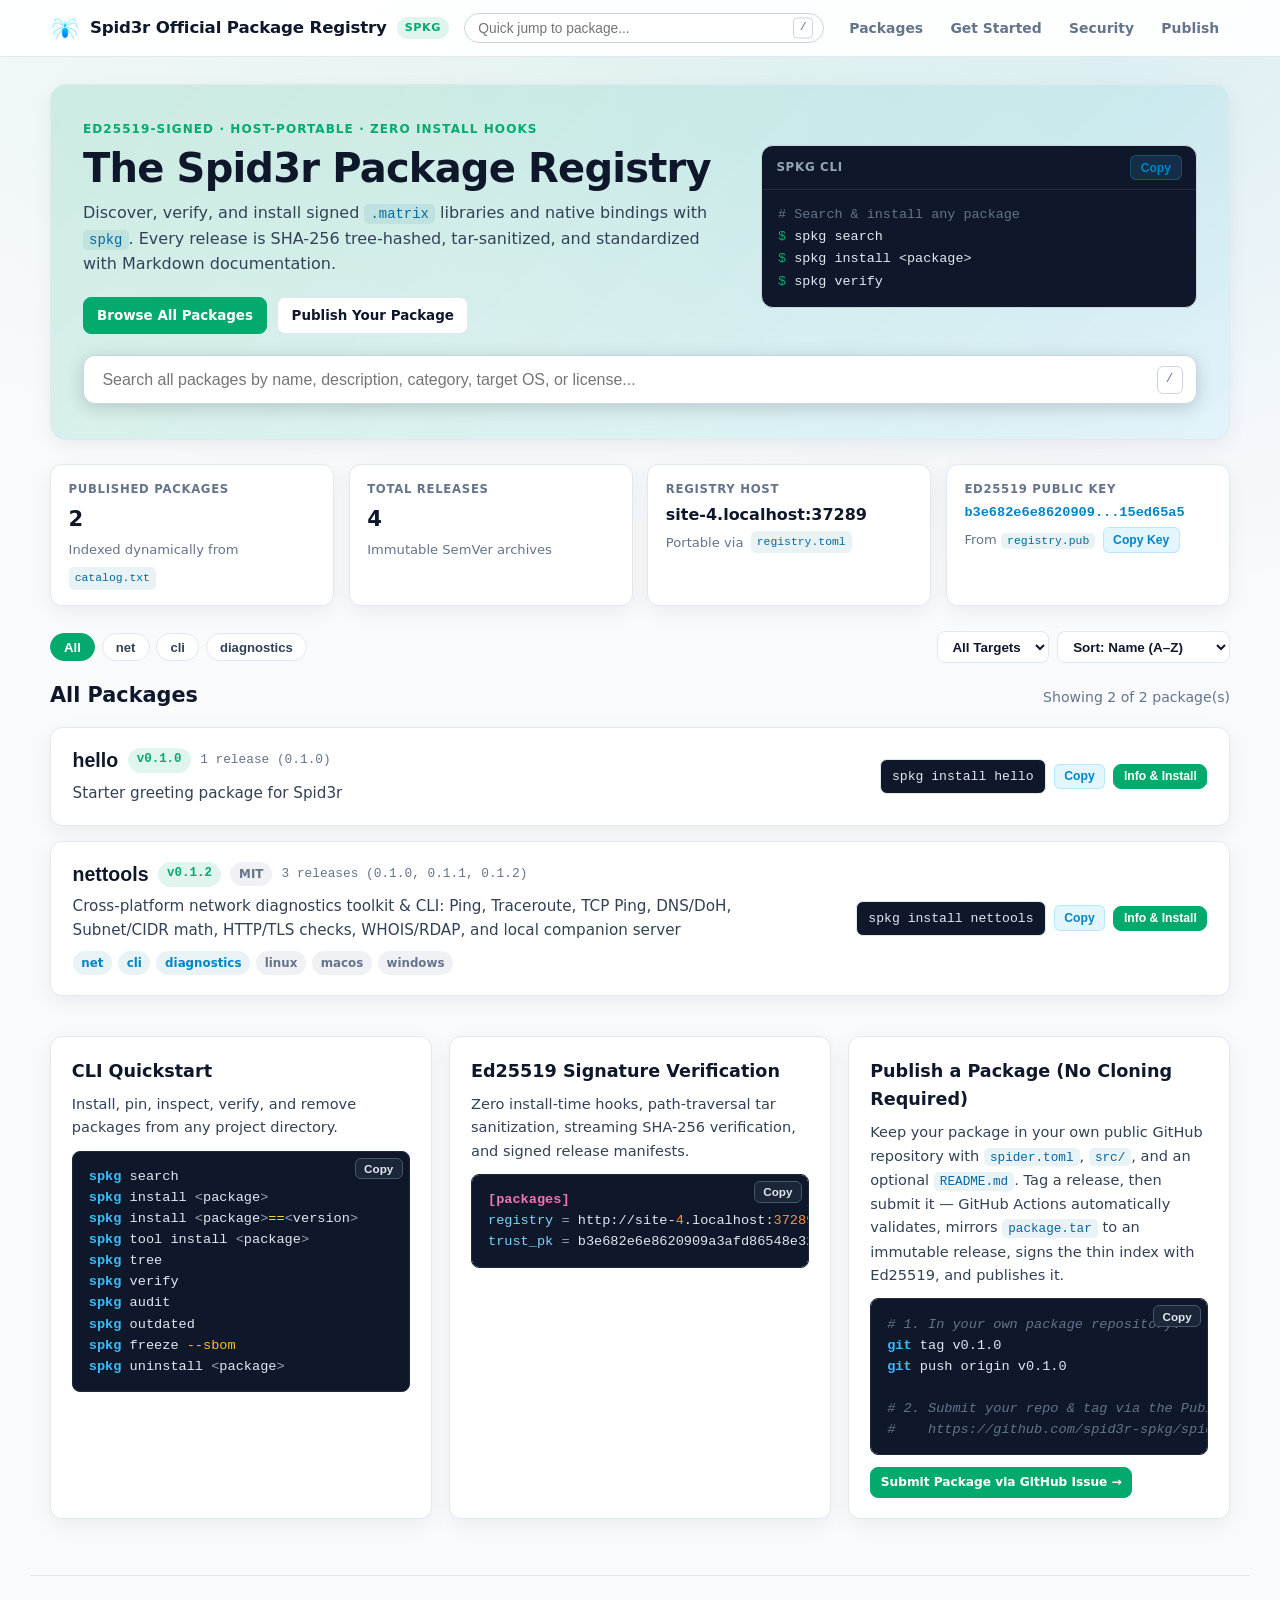
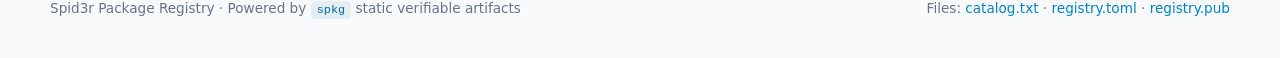
==== commit bff9f4a9: "Add zero-server GitHub-native thin-index publishing workflow" ====
--- a/index.html
+++ b/index.html
@@ -924,13 +924,19 @@
         </section>
 
         <section class="panel" id="publish">
-          <h3>Publish Standard Packages</h3>
-          <p>Publish signed releases with <code>spkg publish</code> and document your package with a plain-text <code>&lt;pkg&gt;/README.md</code>. Raw HTML/JS files inside package folders are blocked by CI.</p>
+          <h3>Publish a Package (No Cloning Required)</h3>
+          <p>Keep your package in your own public GitHub repository with <code>spider.toml</code>, <code>src/</code>, and an optional <code>README.md</code>. Tag a release, then submit it — GitHub Actions automatically validates, mirrors <code>package.tar</code> to an immutable release, signs the thin index with Ed25519, and publishes it.</p>
           <div class="code-wrap">
             <button class="copy-float" type="button">Copy</button>
-<pre>SPID3R_SIGN_KEY=&lt;64-hex-seed&gt; spkg publish --to-dir ./spid3r-spkg.github.io
-# Add optional docs:
-#   &lt;pkg&gt;/README.md</pre>
+<pre># 1. In your own package repository:
+git tag v0.1.0
+git push origin v0.1.0
+
+# 2. Submit your repo &amp; tag via the Publish Package issue form (no fork or clone needed):
+#    https://github.com/spid3r-spkg/spid3r-spkg.github.io/issues/new?template=publish.yml</pre>
+          </div>
+          <div style="margin-top: 0.75rem;">
+            <a class="btn btn-primary btn-sm" href="https://github.com/spid3r-spkg/spid3r-spkg.github.io/issues/new?template=publish.yml" target="_blank" rel="noopener noreferrer">Submit Package via GitHub Issue &rarr;</a>
           </div>
         </section>
       </div>
@@ -1870,21 +1876,55 @@
 
         var base = './' + encodeURIComponent(pkg.name) + '/' + encodeURIComponent(ver) + '/';
         var artWrap = document.getElementById('sideArtifacts');
-        artWrap.textContent = '';
-        [
-          { label: 'package.tar', href: base + 'package.tar' },
-          { label: 'spider.toml', href: base + 'spider.toml' },
-          { label: 'sha256.txt', href: base + 'sha256.txt' },
-          { label: 'sha256.txt.sig', href: base + 'sha256.txt.sig' },
-          { label: 'manifest.sha256', href: base + 'manifest.sha256' },
-          { label: 'index.txt', href: './' + encodeURIComponent(pkg.name) + '/index.txt' }
-        ].forEach(function (item) {
-          var a = document.createElement('a');
-          a.className = 'btn btn-sm';
-          a.href = item.href;
-          a.textContent = item.label;
-          artWrap.appendChild(a);
-        });
+        function renderArtifacts(releaseMeta) {
+          artWrap.textContent = '';
+          var tarHref = (releaseMeta && releaseMeta.tarballUrl) ? releaseMeta.tarballUrl : (base + 'package.tar');
+          var items = [
+            { label: 'package.tar', href: tarHref, external: !!(releaseMeta && releaseMeta.tarballUrl) },
+            { label: 'spider.toml', href: base + 'spider.toml' }
+          ];
+          if (releaseMeta && releaseMeta.raw) {
+            items.push({ label: 'release.toml', href: base + 'release.toml' });
+            items.push({ label: 'release.toml.sig', href: base + 'release.toml.sig' });
+          }
+          items.push(
+            { label: 'sha256.txt', href: base + 'sha256.txt' },
+            { label: 'sha256.txt.sig', href: base + 'sha256.txt.sig' },
+            { label: 'manifest.sha256', href: base + 'manifest.sha256' },
+            { label: 'index.txt', href: './' + encodeURIComponent(pkg.name) + '/index.txt' }
+          );
+          if (releaseMeta && releaseMeta.sourceRepo && /^https:\/\/github\.com\//.test(releaseMeta.sourceRepo)) {
+            items.push({ label: 'Source Repo', href: releaseMeta.sourceRepo, external: true });
+          }
+          items.forEach(function (item) {
+            var a = document.createElement('a');
+            a.className = 'btn btn-sm';
+            a.href = item.href;
+            a.textContent = item.label;
+            if (item.external) {
+              a.target = '_blank';
+              a.rel = 'noopener noreferrer';
+            }
+            artWrap.appendChild(a);
+          });
+        }
+        renderArtifacts(null);
+
+        var releasePromise = fetch(base + 'release.toml')
+          .then(function (r) { return r.ok ? r.text() : ''; })
+          .then(function (txt) {
+            if (!txt) return null;
+            var urlM = txt.match(/^tarball_url\s*=\s*"([^"]+)"/m);
+            var repoM = txt.match(/^source_repo\s*=\s*"([^"]+)"/m);
+            var meta = {
+              raw: txt,
+              tarballUrl: (urlM && /^https:\/\//.test(urlM[1])) ? urlM[1] : '',
+              sourceRepo: repoM ? repoM[1] : ''
+            };
+            if (myLoad === loadSeq) renderArtifacts(meta);
+            return meta;
+          })
+          .catch(function () { return null; });
 
         try {
           window.history.replaceState(null, '', '#pkg/' + encodeURIComponent(pkg.name) + '/' + encodeURIComponent(ver));
@@ -1965,27 +2005,39 @@
             ));
 
             var safeEntry = entryPath.replace(/^\/+/, '');
-            if (isSafeEntryPath(safeEntry)) {
-              fetch(base + safeEntry)
-                .then(function (sr) { return sr.ok ? sr.text() : ''; })
-                .then(function (srcTxt) {
-                  if (myLoad !== loadSeq) return;
-                  manifestPanel.appendChild(makeCopyCodeBlock(
-                    entryPath,
-                    'Entry module source',
-                    srcTxt || '// Entry source unavailable',
-                    'matrix'
-                  ));
-                })
-                .catch(function () {});
-            } else {
-              manifestPanel.appendChild(makeCopyCodeBlock(
-                entryPath,
-                'Entry module source',
-                '// Invalid or unsafe entry path in manifest',
-                'matrix'
-              ));
-            }
+            releasePromise.then(function (relMeta) {
+              if (myLoad !== loadSeq) return;
+              if (relMeta && relMeta.raw) {
+                manifestPanel.appendChild(makeCopyCodeBlock(
+                  'release.toml',
+                  'Signed thin-index release descriptor for ' + pkg.name + '@' + ver,
+                  relMeta.raw,
+                  'toml'
+                ));
+              }
+              if (isSafeEntryPath(safeEntry)) {
+                fetch(base + safeEntry)
+                  .then(function (sr) { return sr.ok ? sr.text() : ''; })
+                  .then(function (srcTxt) {
+                    if (myLoad !== loadSeq) return;
+                    if (!srcTxt && relMeta && relMeta.raw) return;
+                    manifestPanel.appendChild(makeCopyCodeBlock(
+                      entryPath,
+                      'Entry module source',
+                      srcTxt || '// Entry source unavailable',
+                      'matrix'
+                    ));
+                  })
+                  .catch(function () {});
+              } else {
+                manifestPanel.appendChild(makeCopyCodeBlock(
+                  entryPath,
+                  'Entry module source',
+                  '// Invalid or unsafe entry path in manifest',
+                  'matrix'
+                ));
+              }
+            });
           })
           .catch(function () {
             if (myLoad !== loadSeq) return;
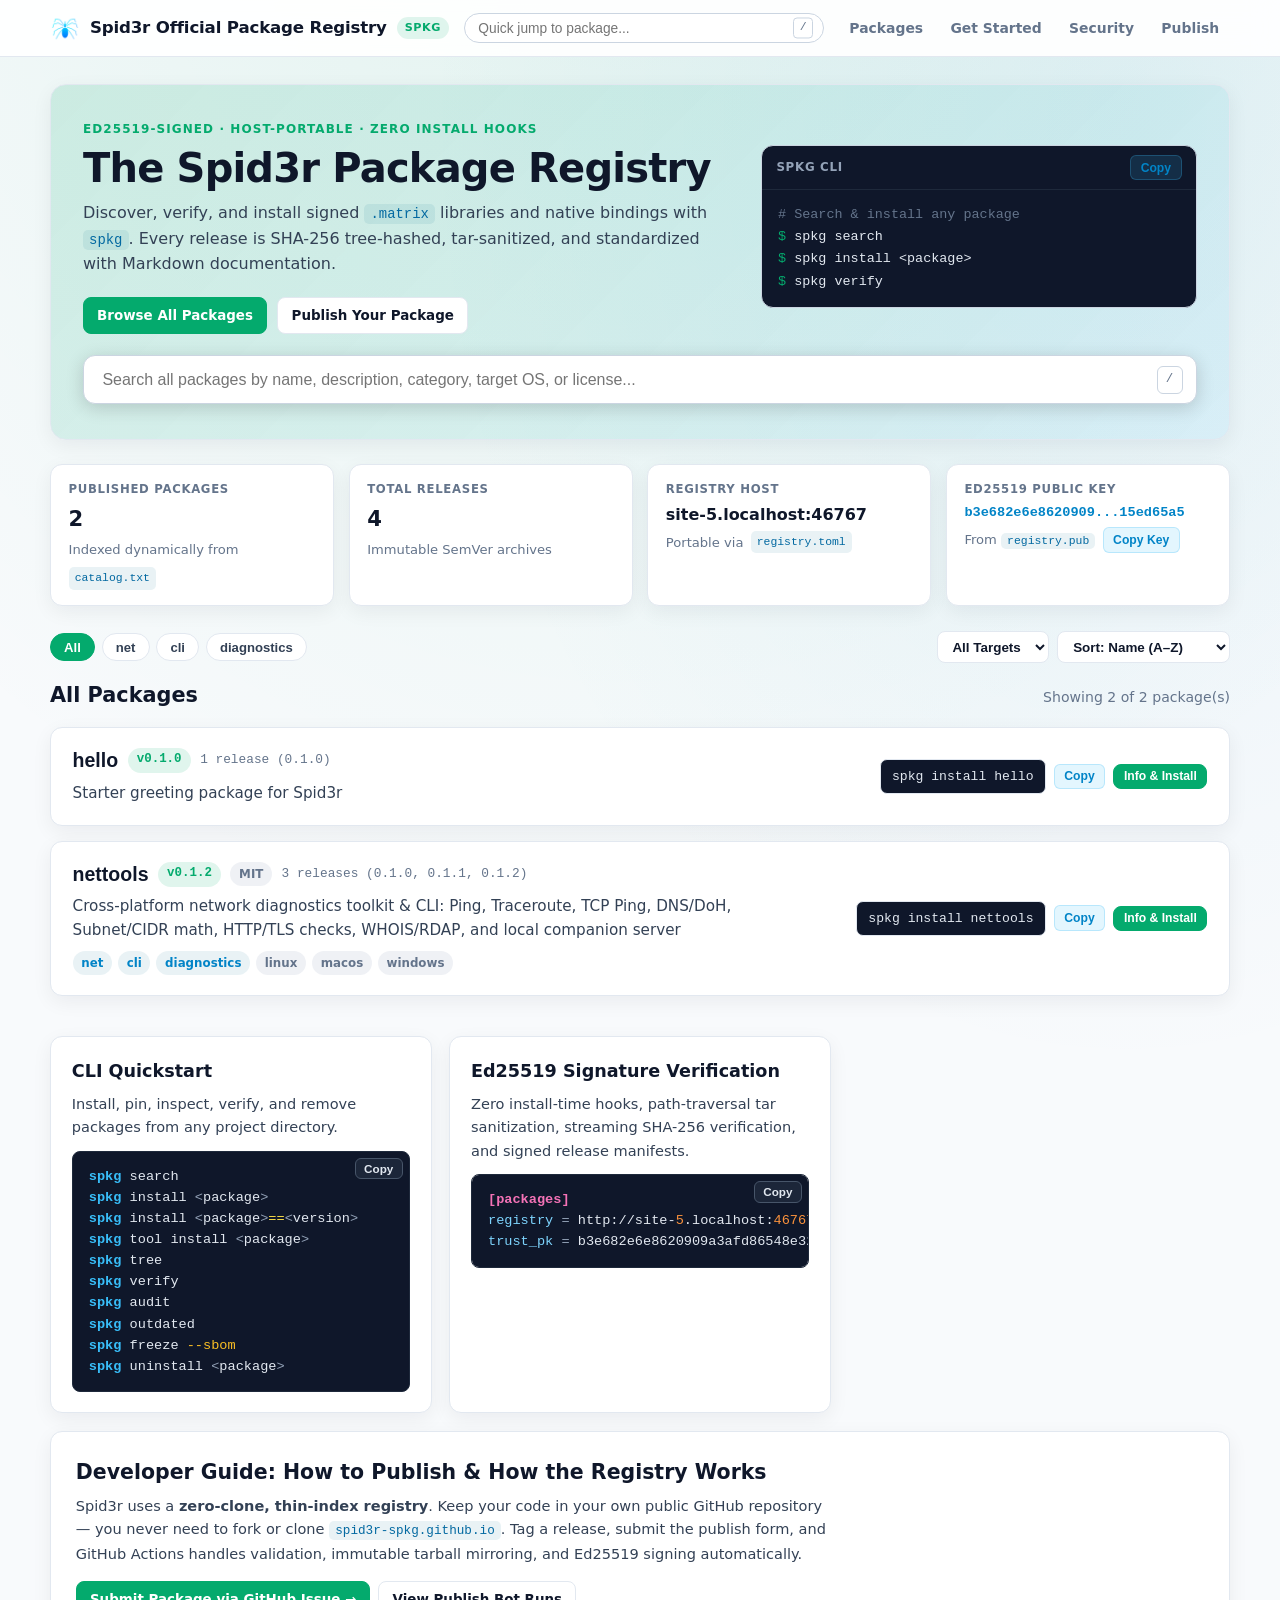
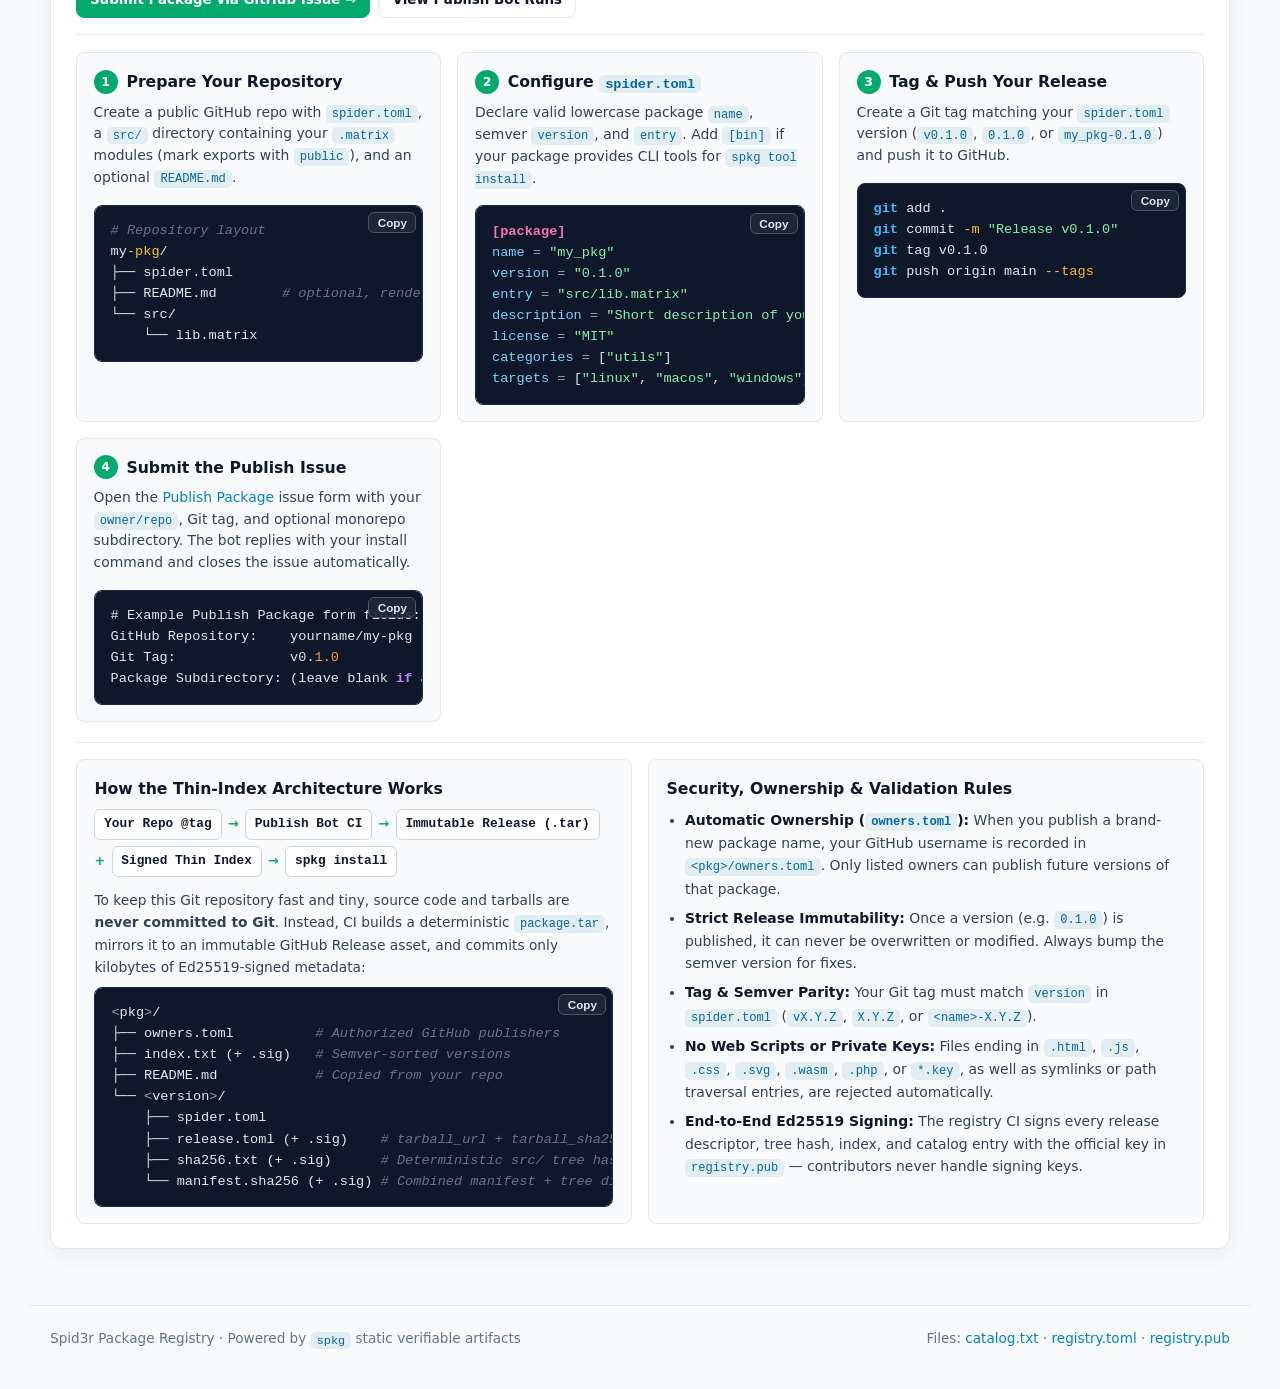
==== commit eae03e63: "Expand developer publishing guide and thin-index architecture docs in index.html" ====
--- a/index.html
+++ b/index.html
@@ -531,6 +531,99 @@
     .panel h3 { margin: 0 0 0.45rem; font-size: 1.1rem; }
     .panel p { margin: 0 0 0.75rem; color: var(--fg-secondary); font-size: 0.91rem; }
 
+    /* Full-width Developer Publishing Guide */
+    .panel-wide { grid-column: 1 / -1; padding: 1.5rem 1.55rem; }
+    .pub-head {
+      display: flex;
+      align-items: flex-start;
+      justify-content: space-between;
+      gap: 1rem;
+      flex-wrap: wrap;
+      margin-bottom: 1.1rem;
+      padding-bottom: 1rem;
+      border-bottom: 1px solid var(--border);
+    }
+    .pub-head h3 { font-size: 1.28rem; margin: 0 0 0.35rem; }
+    .pub-head p { margin: 0; max-width: 760px; }
+    .pub-steps {
+      display: grid;
+      grid-template-columns: repeat(auto-fit, minmax(280px, 1fr));
+      gap: 1rem;
+      margin-bottom: 1.25rem;
+    }
+    .pub-step {
+      background: var(--bg-base);
+      border: 1px solid var(--border);
+      border-radius: var(--radius-sm);
+      padding: 1rem 1.05rem;
+      display: flex;
+      flex-direction: column;
+      gap: 0.45rem;
+      min-width: 0;
+    }
+    .pub-step-top {
+      display: flex;
+      align-items: center;
+      gap: 0.55rem;
+    }
+    .pub-num {
+      display: inline-flex;
+      align-items: center;
+      justify-content: center;
+      width: 24px;
+      height: 24px;
+      border-radius: 999px;
+      background: var(--accent);
+      color: #ffffff;
+      font-size: 0.78rem;
+      font-weight: 800;
+      flex-shrink: 0;
+    }
+    .pub-step h4 { margin: 0; font-size: 0.98rem; color: var(--fg); }
+    .pub-step p { margin: 0; font-size: 0.87rem; color: var(--fg-secondary); line-height: 1.55; }
+    .pub-arch-grid {
+      display: grid;
+      grid-template-columns: repeat(auto-fit, minmax(300px, 1fr));
+      gap: 1rem;
+      padding-top: 1rem;
+      border-top: 1px solid var(--border);
+    }
+    .pub-box {
+      background: var(--bg-base);
+      border: 1px solid var(--border);
+      border-radius: var(--radius-sm);
+      padding: 1rem 1.1rem;
+    }
+    .pub-box h4 { margin: 0 0 0.5rem; font-size: 0.98rem; color: var(--fg); }
+    .pub-flow {
+      display: flex;
+      flex-wrap: wrap;
+      align-items: center;
+      gap: 0.4rem;
+      margin: 0.55rem 0 0.75rem;
+      font-size: 0.8rem;
+      font-weight: 600;
+    }
+    .pub-node {
+      background: var(--bg-card);
+      border: 1px solid var(--border-strong);
+      border-radius: 6px;
+      padding: 0.25rem 0.55rem;
+      color: var(--fg);
+      font-family: var(--mono);
+    }
+    .pub-arrow { color: var(--accent); font-weight: 800; }
+    .pub-rules {
+      margin: 0;
+      padding-left: 1.15rem;
+      color: var(--fg-secondary);
+      font-size: 0.87rem;
+      display: flex;
+      flex-direction: column;
+      gap: 0.42rem;
+    }
+    .pub-rules strong { color: var(--fg); }
+
     .code-wrap { position: relative; margin-top: 0.55rem; }
     .code-wrap .copy-float {
       position: absolute;
@@ -923,20 +1016,125 @@
           </div>
         </section>
 
-        <section class="panel" id="publish">
-          <h3>Publish a Package (No Cloning Required)</h3>
-          <p>Keep your package in your own public GitHub repository with <code>spider.toml</code>, <code>src/</code>, and an optional <code>README.md</code>. Tag a release, then submit it — GitHub Actions automatically validates, mirrors <code>package.tar</code> to an immutable release, signs the thin index with Ed25519, and publishes it.</p>
-          <div class="code-wrap">
-            <button class="copy-float" type="button">Copy</button>
-<pre># 1. In your own package repository:
+        <section class="panel panel-wide" id="publish">
+          <div class="pub-head">
+            <div>
+              <h3>Developer Guide: How to Publish &amp; How the Registry Works</h3>
+              <p>Spid3r uses a <strong>zero-clone, thin-index registry</strong>. Keep your code in your own public GitHub repository — you never need to fork or clone <code>spid3r-spkg.github.io</code>. Tag a release, submit the publish form, and GitHub Actions handles validation, immutable tarball mirroring, and Ed25519 signing automatically.</p>
+            </div>
+            <div style="display: flex; gap: 0.5rem; flex-wrap: wrap;">
+              <a class="btn btn-primary" href="https://github.com/spid3r-spkg/spid3r-spkg.github.io/issues/new?template=publish.yml" target="_blank" rel="noopener noreferrer">Submit Package via GitHub Issue &rarr;</a>
+              <a class="btn" href="https://github.com/spid3r-spkg/spid3r-spkg.github.io/actions" target="_blank" rel="noopener noreferrer">View Publish Bot Runs</a>
+            </div>
+          </div>
+
+          <div class="pub-steps">
+            <div class="pub-step">
+              <div class="pub-step-top">
+                <span class="pub-num">1</span>
+                <h4>Prepare Your Repository</h4>
+              </div>
+              <p>Create a public GitHub repo with <code>spider.toml</code>, a <code>src/</code> directory containing your <code>.matrix</code> modules (mark exports with <code>public</code>), and an optional <code>README.md</code>.</p>
+              <div class="code-wrap">
+                <button class="copy-float" type="button">Copy</button>
+<pre># Repository layout
+my-pkg/
+├── spider.toml
+├── README.md        # optional, rendered on portal
+└── src/
+    └── lib.matrix</pre>
+              </div>
+            </div>
+
+            <div class="pub-step">
+              <div class="pub-step-top">
+                <span class="pub-num">2</span>
+                <h4>Configure <code>spider.toml</code></h4>
+              </div>
+              <p>Declare valid lowercase package <code>name</code>, semver <code>version</code>, and <code>entry</code>. Add <code>[bin]</code> if your package provides CLI tools for <code>spkg tool install</code>.</p>
+              <div class="code-wrap">
+                <button class="copy-float" type="button">Copy</button>
+<pre>[package]
+name = "my_pkg"
+version = "0.1.0"
+entry = "src/lib.matrix"
+description = "Short description of your package"
+license = "MIT"
+categories = ["utils"]
+targets = ["linux", "macos", "windows"]</pre>
+              </div>
+            </div>
+
+            <div class="pub-step">
+              <div class="pub-step-top">
+                <span class="pub-num">3</span>
+                <h4>Tag &amp; Push Your Release</h4>
+              </div>
+              <p>Create a Git tag matching your <code>spider.toml</code> version (<code>v0.1.0</code>, <code>0.1.0</code>, or <code>my_pkg-0.1.0</code>) and push it to GitHub.</p>
+              <div class="code-wrap">
+                <button class="copy-float" type="button">Copy</button>
+<pre>git add .
+git commit -m "Release v0.1.0"
 git tag v0.1.0
-git push origin v0.1.0
-
-# 2. Submit your repo &amp; tag via the Publish Package issue form (no fork or clone needed):
-#    https://github.com/spid3r-spkg/spid3r-spkg.github.io/issues/new?template=publish.yml</pre>
+git push origin main --tags</pre>
+              </div>
+            </div>
+
+            <div class="pub-step">
+              <div class="pub-step-top">
+                <span class="pub-num">4</span>
+                <h4>Submit the Publish Issue</h4>
+              </div>
+              <p>Open the <a href="https://github.com/spid3r-spkg/spid3r-spkg.github.io/issues/new?template=publish.yml" target="_blank" rel="noopener noreferrer">Publish Package</a> issue form with your <code>owner/repo</code>, Git tag, and optional monorepo subdirectory. The bot replies with your install command and closes the issue automatically.</p>
+              <div class="code-wrap">
+                <button class="copy-float" type="button">Copy</button>
+<pre># Example Publish Package form fields:
+GitHub Repository:    yourname/my-pkg
+Git Tag:              v0.1.0
+Package Subdirectory: (leave blank if at root)</pre>
+              </div>
+            </div>
           </div>
-          <div style="margin-top: 0.75rem;">
-            <a class="btn btn-primary btn-sm" href="https://github.com/spid3r-spkg/spid3r-spkg.github.io/issues/new?template=publish.yml" target="_blank" rel="noopener noreferrer">Submit Package via GitHub Issue &rarr;</a>
+
+          <div class="pub-arch-grid">
+            <div class="pub-box">
+              <h4>How the Thin-Index Architecture Works</h4>
+              <div class="pub-flow">
+                <span class="pub-node">Your Repo @tag</span>
+                <span class="pub-arrow">&rarr;</span>
+                <span class="pub-node">Publish Bot CI</span>
+                <span class="pub-arrow">&rarr;</span>
+                <span class="pub-node">Immutable Release (.tar)</span>
+                <span class="pub-arrow">+</span>
+                <span class="pub-node">Signed Thin Index</span>
+                <span class="pub-arrow">&rarr;</span>
+                <span class="pub-node">spkg install</span>
+              </div>
+              <p style="font-size: 0.86rem; color: var(--fg-secondary); margin: 0 0 0.55rem;">To keep this Git repository fast and tiny, source code and tarballs are <strong>never committed to Git</strong>. Instead, CI builds a deterministic <code>package.tar</code>, mirrors it to an immutable GitHub Release asset, and commits only kilobytes of Ed25519-signed metadata:</p>
+              <div class="code-wrap">
+                <button class="copy-float" type="button">Copy</button>
+<pre>&lt;pkg&gt;/
+├── owners.toml          # Authorized GitHub publishers
+├── index.txt (+ .sig)   # Semver-sorted versions
+├── README.md            # Copied from your repo
+└── &lt;version&gt;/
+    ├── spider.toml
+    ├── release.toml (+ .sig)    # tarball_url + tarball_sha256
+    ├── sha256.txt (+ .sig)      # Deterministic src/ tree hash
+    └── manifest.sha256 (+ .sig) # Combined manifest + tree digest</pre>
+              </div>
+            </div>
+
+            <div class="pub-box">
+              <h4>Security, Ownership &amp; Validation Rules</h4>
+              <ul class="pub-rules">
+                <li><strong>Automatic Ownership (<code>owners.toml</code>):</strong> When you publish a brand-new package name, your GitHub username is recorded in <code>&lt;pkg&gt;/owners.toml</code>. Only listed owners can publish future versions of that package.</li>
+                <li><strong>Strict Release Immutability:</strong> Once a version (e.g. <code>0.1.0</code>) is published, it can never be overwritten or modified. Always bump the semver version for fixes.</li>
+                <li><strong>Tag &amp; Semver Parity:</strong> Your Git tag must match <code>version</code> in <code>spider.toml</code> (<code>vX.Y.Z</code>, <code>X.Y.Z</code>, or <code>&lt;name&gt;-X.Y.Z</code>).</li>
+                <li><strong>No Web Scripts or Private Keys:</strong> Files ending in <code>.html</code>, <code>.js</code>, <code>.css</code>, <code>.svg</code>, <code>.wasm</code>, <code>.php</code>, or <code>*.key</code>, as well as symlinks or path traversal entries, are rejected automatically.</li>
+                <li><strong>End-to-End Ed25519 Signing:</strong> The registry CI signs every release descriptor, tree hash, index, and catalog entry with the official key in <code>registry.pub</code> — contributors never handle signing keys.</li>
+              </ul>
+            </div>
           </div>
         </section>
       </div>
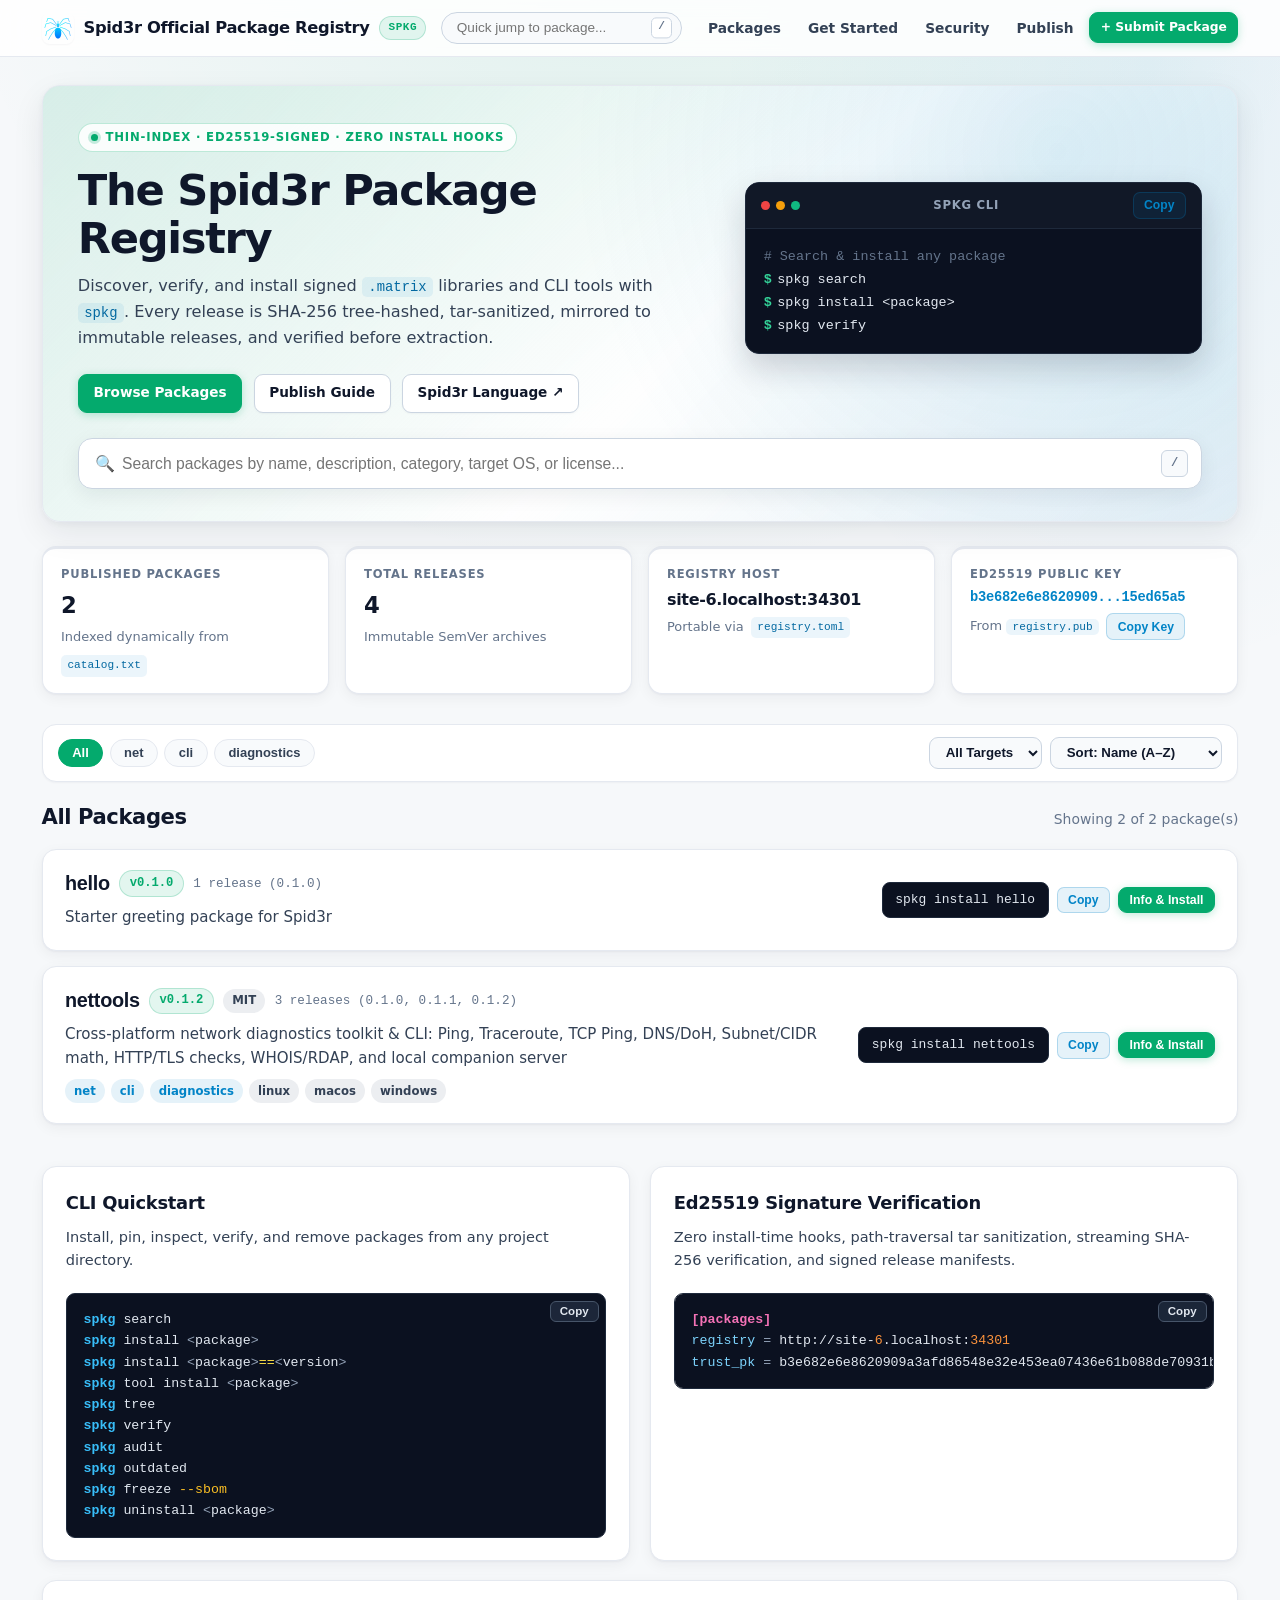
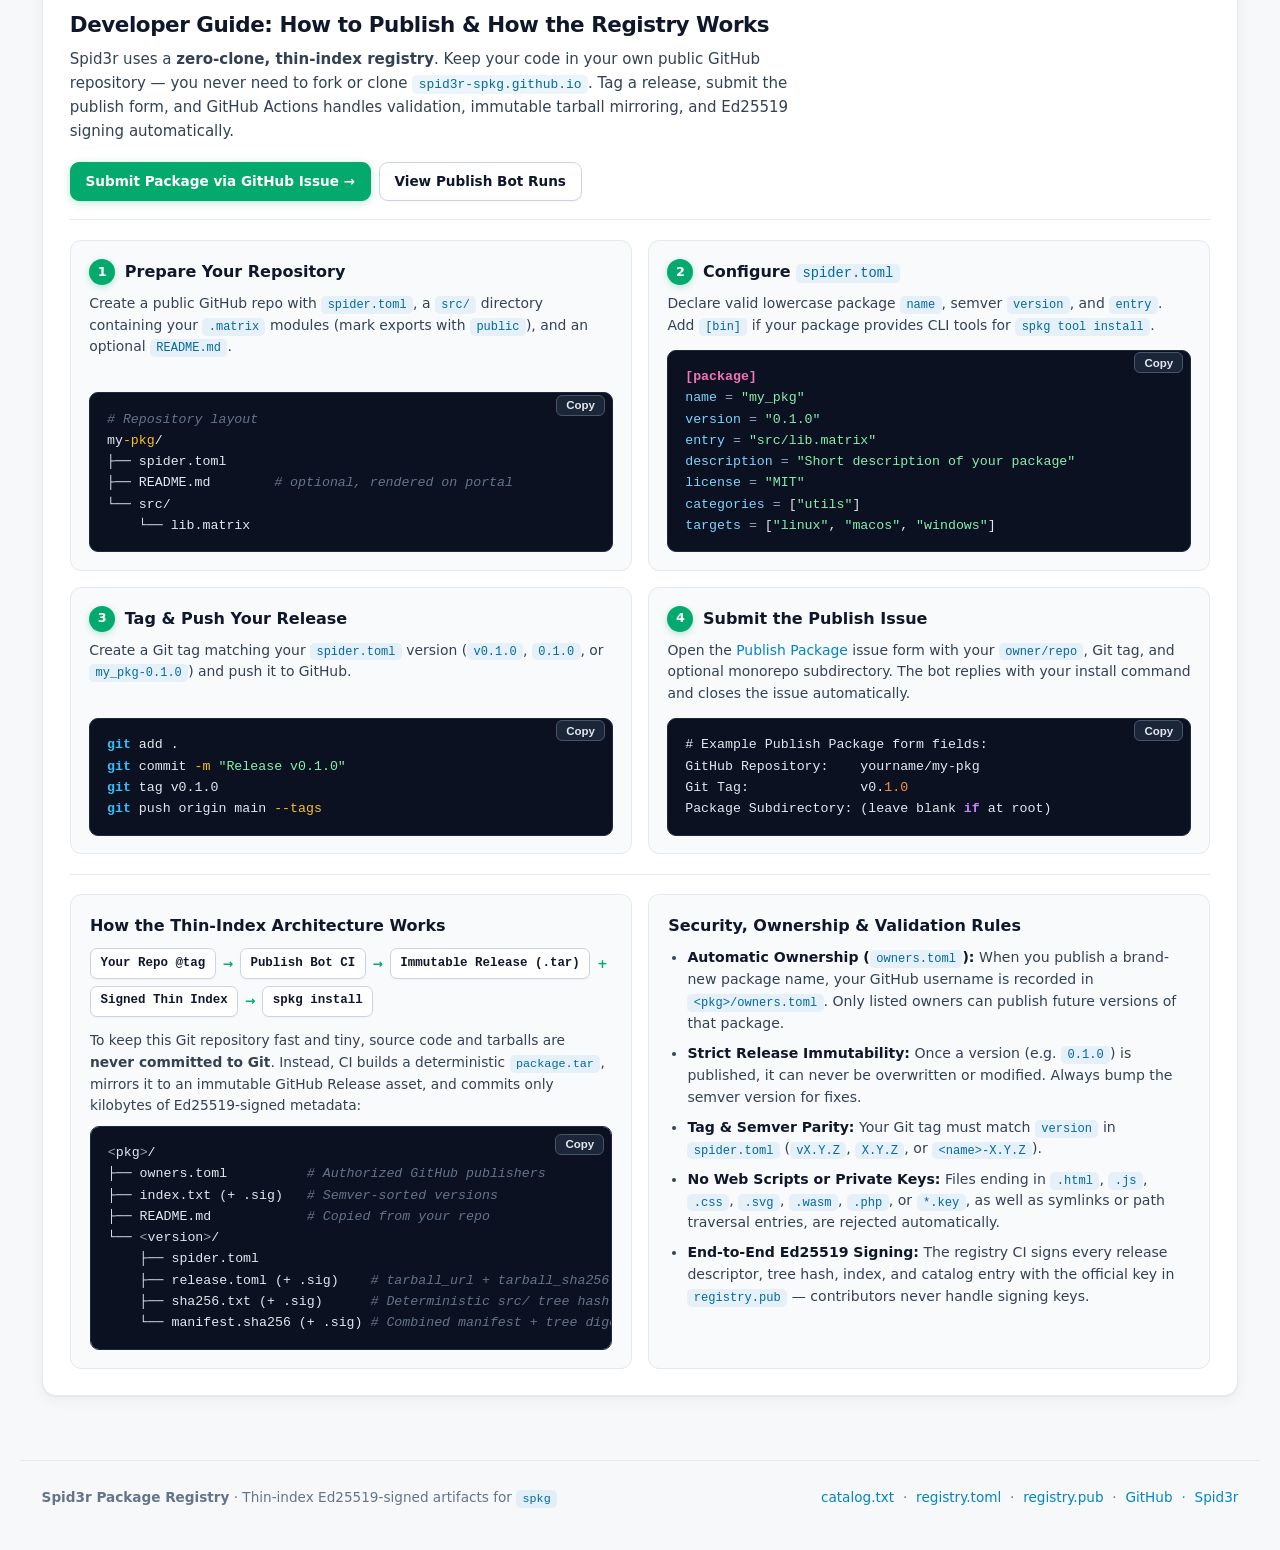
==== commit 8c3db038: "Redesign index.html for modern polish, clarity, and mobile responsiveness" ====
--- a/index.html
+++ b/index.html
@@ -8,64 +8,71 @@
   <link rel="icon" type="image/png" href="./assets/spid3r.png" />
   <style>
     :root {
-      --bg-base: #f8fafc;
-      --bg-surface: #ffffff;
+      --bg-base: #f6f8fa;
+      --bg-surface: #f8fafc;
       --bg-card: #ffffff;
       --bg-card-hover: #f1f5f9;
-      --bg-code: #0f172a;
-      --bg-chip: rgba(14, 116, 144, 0.09);
-      --border: #e2e8f0;
+      --bg-code: #0b1120;
+      --bg-code-head: #111827;
+      --bg-chip: rgba(2, 132, 199, 0.08);
+      --border: #e5e9f0;
       --border-strong: #cbd5e1;
       --fg: #0f172a;
       --fg-secondary: #334155;
       --fg-muted: #64748b;
       --accent: #04AA6D;
-      --accent-hover: #059862;
-      --accent-soft: rgba(4, 170, 109, 0.12);
+      --accent-hover: #03935e;
+      --accent-soft: rgba(4, 170, 109, 0.11);
+      --accent-ring: rgba(4, 170, 109, 0.28);
       --cyan: #0284c7;
+      --cyan-soft: rgba(2, 132, 199, 0.1);
       --amber: #d97706;
       --rose: #e11d48;
-      --shadow: 0 6px 20px rgba(15, 23, 42, 0.06);
-      --radius: 12px;
-      --radius-sm: 8px;
+      --shadow-xs: 0 1px 2px rgba(15, 23, 42, 0.04);
+      --shadow: 0 4px 14px rgba(15, 23, 42, 0.05), 0 1px 2px rgba(15, 23, 42, 0.04);
+      --shadow-lg: 0 12px 32px rgba(15, 23, 42, 0.08), 0 2px 6px rgba(15, 23, 42, 0.04);
+      --radius: 14px;
+      --radius-sm: 9px;
       --mono: ui-monospace, SFMono-Regular, Menlo, Monaco, Consolas, "Liberation Mono", monospace;
     }
 
     * { box-sizing: border-box; }
-    html { scroll-behavior: smooth; }
+    html { scroll-behavior: smooth; -webkit-text-size-adjust: 100%; }
 
     body {
       margin: 0;
-      font-family: system-ui, -apple-system, BlinkMacSystemFont, "Segoe UI", Roboto, sans-serif;
+      font-family: system-ui, -apple-system, BlinkMacSystemFont, "Segoe UI", Roboto, "Helvetica Neue", sans-serif;
       background:
-        radial-gradient(ellipse 85% 42% at 50% -10%, rgba(4, 170, 109, 0.1), transparent),
-        radial-gradient(ellipse 55% 32% at 88% 4%, rgba(2, 132, 199, 0.07), transparent),
+        radial-gradient(ellipse 80% 38% at 50% -8%, rgba(4, 170, 109, 0.11), transparent 70%),
+        radial-gradient(ellipse 52% 30% at 90% 2%, rgba(2, 132, 199, 0.08), transparent 65%),
         var(--bg-base);
       color: var(--fg);
       line-height: 1.6;
       min-height: 100vh;
       display: flex;
       flex-direction: column;
-    }
-
-    a { color: var(--cyan); text-decoration: none; }
+      overflow-x: hidden;
+    }
+
+    a { color: var(--cyan); text-decoration: none; transition: color 0.15s; }
     a:hover { text-decoration: underline; }
 
     button:focus-visible,
     input:focus-visible,
     select:focus-visible,
     a:focus-visible {
-      outline: 2px solid var(--cyan);
+      outline: 2px solid var(--accent);
       outline-offset: 2px;
     }
 
     code {
       font-family: var(--mono);
-      font-size: 0.87em;
+      font-size: 0.86em;
       background: var(--bg-chip);
       color: #0369a1;
-      padding: 0.12rem 0.38rem;
+      padding: 0.12rem 0.4rem;
       border-radius: 5px;
+      font-weight: 500;
     }
 
     pre {
@@ -74,17 +81,19 @@
       color: #e2e8f0;
       border: 1px solid #1e293b;
       border-radius: var(--radius-sm);
-      padding: 0.9rem 1rem;
+      padding: 0.95rem 1.05rem;
       overflow-x: auto;
       font-family: var(--mono);
-      font-size: 0.85rem;
-      line-height: 1.55;
+      font-size: 0.83rem;
+      line-height: 1.6;
+      -webkit-overflow-scrolling: touch;
     }
     pre code {
       background: transparent;
       color: inherit;
       padding: 0;
       font-size: inherit;
+      font-weight: 400;
     }
 
     /* Syntax highlighting tokens inside dark terminal <pre> blocks */
@@ -104,16 +113,17 @@
     .topbar {
       position: sticky;
       top: 0;
-      z-index: 50;
-      background: rgba(255, 255, 255, 0.92);
-      backdrop-filter: blur(12px);
+      z-index: 60;
+      background: rgba(255, 255, 255, 0.86);
+      backdrop-filter: blur(14px);
+      -webkit-backdrop-filter: blur(14px);
       border-bottom: 1px solid var(--border);
     }
 
     .topbar-inner {
-      max-width: 1220px;
+      max-width: 1240px;
       margin: 0 auto;
-      padding: 0.7rem 1.25rem;
+      padding: 0.65rem 1.35rem;
       display: flex;
       align-items: center;
       justify-content: space-between;
@@ -126,36 +136,52 @@
       align-items: center;
       gap: 0.62rem;
       color: var(--fg);
+      font-weight: 800;
+      font-size: 1.02rem;
+      letter-spacing: -0.02em;
+      white-space: nowrap;
+    }
+    .brand:hover { text-decoration: none; color: var(--fg); }
+    .brand img {
+      width: 32px;
+      height: 32px;
+      border-radius: 8px;
+      display: block;
+      box-shadow: var(--shadow-xs);
+    }
+    .brand-tag {
+      font-family: var(--mono);
+      font-size: 0.69rem;
       font-weight: 700;
-      font-size: 1.04rem;
-      letter-spacing: -0.01em;
-    }
-    .brand:hover { text-decoration: none; }
-    .brand img { width: 30px; height: 30px; border-radius: 7px; display: block; }
-    .brand-tag {
-      font-size: 0.7rem;
-      font-weight: 700;
-      padding: 0.12rem 0.5rem;
+      padding: 0.14rem 0.5rem;
       border-radius: 999px;
       background: var(--accent-soft);
       color: var(--accent);
+      border: 1px solid rgba(4, 170, 109, 0.22);
       text-transform: uppercase;
       letter-spacing: 0.05em;
     }
 
     .top-search {
-      flex: 1 1 240px;
+      flex: 1 1 220px;
       max-width: 360px;
       position: relative;
     }
     .top-search input {
       width: 100%;
-      padding: 0.42rem 2.2rem 0.42rem 0.85rem;
+      padding: 0.48rem 2.2rem 0.48rem 0.95rem;
       border-radius: 999px;
       border: 1px solid var(--border-strong);
+      background: var(--bg-surface);
+      color: var(--fg);
+      font-size: 0.85rem;
+      transition: border-color 0.15s, background 0.15s, box-shadow 0.15s;
+    }
+    .top-search input:focus {
       background: var(--bg-card);
-      color: var(--fg);
-      font-size: 0.86rem;
+      border-color: var(--accent);
+      box-shadow: 0 0 0 3px var(--accent-ring);
+      outline: none;
     }
     .top-kbd {
       position: absolute;
@@ -163,199 +189,272 @@
       top: 50%;
       transform: translateY(-50%);
       font-family: var(--mono);
-      font-size: 0.72rem;
+      font-size: 0.7rem;
+      font-weight: 700;
       color: var(--fg-muted);
+      background: var(--bg-card);
       border: 1px solid var(--border-strong);
-      border-radius: 4px;
-      padding: 0.02rem 0.35rem;
+      border-radius: 5px;
+      padding: 0.04rem 0.36rem;
       pointer-events: none;
     }
 
     .nav-links {
       display: flex;
       align-items: center;
-      gap: 0.35rem;
+      gap: 0.25rem;
       flex-wrap: wrap;
     }
     .nav-link {
-      color: var(--fg-muted);
-      font-size: 0.87rem;
+      color: var(--fg-secondary);
+      font-size: 0.86rem;
       font-weight: 600;
-      padding: 0.36rem 0.68rem;
+      padding: 0.4rem 0.72rem;
       border-radius: var(--radius-sm);
-    }
-    .nav-link:hover { background: var(--bg-card); color: var(--fg); text-decoration: none; }
+      transition: background 0.14s, color 0.14s;
+      white-space: nowrap;
+    }
+    .nav-link:hover { background: var(--bg-card-hover); color: var(--fg); text-decoration: none; }
 
     .btn {
       background: var(--bg-card);
       color: var(--fg);
-      border: 1px solid var(--border);
+      border: 1px solid var(--border-strong);
       border-radius: var(--radius-sm);
-      padding: 0.42rem 0.82rem;
-      font-size: 0.84rem;
+      padding: 0.48rem 0.92rem;
+      font-size: 0.85rem;
       font-weight: 600;
       cursor: pointer;
       display: inline-flex;
       align-items: center;
-      gap: 0.35rem;
-      transition: border-color 0.14s, background 0.14s;
-    }
-    .btn:hover { background: var(--bg-card-hover); border-color: var(--border-strong); text-decoration: none; }
+      justify-content: center;
+      gap: 0.4rem;
+      white-space: nowrap;
+      box-shadow: var(--shadow-xs);
+      transition: border-color 0.14s, background 0.14s, transform 0.12s, box-shadow 0.14s;
+    }
+    .btn:hover {
+      background: var(--bg-card-hover);
+      border-color: #94a3b8;
+      text-decoration: none;
+      transform: translateY(-1px);
+    }
+    .btn:active { transform: translateY(0); }
     .btn-primary {
       background: var(--accent);
       color: #ffffff;
       border-color: var(--accent);
-    }
-    .btn-primary:hover { background: var(--accent-hover); border-color: var(--accent-hover); }
-    .btn-sm { padding: 0.28rem 0.6rem; font-size: 0.76rem; }
+      box-shadow: 0 2px 8px rgba(4, 170, 109, 0.25);
+    }
+    .btn-primary:hover {
+      background: var(--accent-hover);
+      border-color: var(--accent-hover);
+      color: #ffffff;
+      box-shadow: 0 4px 14px rgba(4, 170, 109, 0.32);
+    }
+    .btn-sm { padding: 0.3rem 0.66rem; font-size: 0.77rem; }
 
     .wrap {
       width: 100%;
-      max-width: 1220px;
+      max-width: 1240px;
       margin: 0 auto;
-      padding: 1.65rem 1.25rem 3.5rem;
+      padding: 1.75rem 1.35rem 4rem;
       flex: 1 0 auto;
     }
 
     .banner-move {
       display: none;
       margin-bottom: 1.25rem;
-      padding: 0.9rem 1.1rem;
+      padding: 0.9rem 1.15rem;
       border-radius: var(--radius);
-      border: 1px solid rgba(251, 191, 36, 0.45);
+      border: 1px solid rgba(217, 119, 6, 0.35);
       border-left: 4px solid var(--amber);
       background: rgba(251, 191, 36, 0.12);
-      font-size: 0.94rem;
+      font-size: 0.92rem;
     }
 
     /* Home Hero */
     .hero {
-      background: linear-gradient(135deg, rgba(4, 170, 109, 0.15), rgba(56, 189, 248, 0.09));
+      position: relative;
+      background:
+        radial-gradient(circle at 85% 15%, rgba(2, 132, 199, 0.11), transparent 45%),
+        linear-gradient(135deg, rgba(4, 170, 109, 0.12) 0%, rgba(255, 255, 255, 0.92) 55%, rgba(2, 132, 199, 0.06) 100%);
       border: 1px solid var(--border);
-      border-radius: 16px;
-      padding: 2.2rem 2rem;
-      box-shadow: var(--shadow);
-      margin-bottom: 1.45rem;
+      border-radius: 18px;
+      padding: 2.35rem 2.2rem 2rem;
+      box-shadow: var(--shadow-lg);
+      margin-bottom: 1.5rem;
+      overflow: hidden;
     }
     .hero-grid {
       display: grid;
-      grid-template-columns: minmax(0, 1.35fr) minmax(280px, 0.9fr);
-      gap: 1.5rem;
+      grid-template-columns: minmax(0, 1.32fr) minmax(300px, 0.95fr);
+      gap: 2rem;
       align-items: center;
     }
     .eyebrow {
-      font-size: 0.75rem;
+      display: inline-flex;
+      align-items: center;
+      gap: 0.48rem;
+      font-size: 0.73rem;
       font-weight: 700;
-      letter-spacing: 0.09em;
+      letter-spacing: 0.07em;
       text-transform: uppercase;
       color: var(--accent);
-      margin-bottom: 0.4rem;
+      background: rgba(255, 255, 255, 0.85);
+      border: 1px solid rgba(4, 170, 109, 0.25);
+      border-radius: 999px;
+      padding: 0.25rem 0.75rem;
+      margin-bottom: 0.85rem;
+    }
+    .eyebrow-dot {
+      width: 7px;
+      height: 7px;
+      border-radius: 999px;
+      background: var(--accent);
+      box-shadow: 0 0 0 3px rgba(4, 170, 109, 0.22);
     }
     h1 {
-      margin: 0 0 0.55rem;
-      font-size: clamp(1.75rem, 3.3vw, 2.5rem);
-      line-height: 1.15;
-      letter-spacing: -0.02em;
+      margin: 0 0 0.65rem;
+      font-size: clamp(1.85rem, 3.6vw, 2.7rem);
+      font-weight: 800;
+      line-height: 1.12;
+      letter-spacing: -0.03em;
+      color: var(--fg);
     }
     .hero-lead {
-      margin: 0 0 1.25rem;
+      margin: 0 0 1.4rem;
       color: var(--fg-secondary);
-      max-width: 62ch;
-      font-size: 1rem;
+      max-width: 58ch;
+      font-size: 1.01rem;
+      line-height: 1.62;
     }
     .hero-actions {
       display: flex;
-      gap: 0.65rem;
+      gap: 0.7rem;
       flex-wrap: wrap;
       align-items: center;
     }
 
     .hero-terminal {
       background: var(--bg-code);
-      border: 1px solid var(--border-strong);
+      border: 1px solid #1e293b;
       border-radius: var(--radius);
       overflow: hidden;
+      box-shadow: 0 14px 32px rgba(15, 23, 42, 0.18);
     }
     .hero-term-head {
-      padding: 0.52rem 0.9rem;
+      padding: 0.58rem 0.95rem;
+      background: var(--bg-code-head);
       border-bottom: 1px solid #1e293b;
       display: flex;
       align-items: center;
       justify-content: space-between;
-      font-size: 0.74rem;
+      gap: 0.6rem;
+      font-size: 0.73rem;
       font-weight: 700;
       color: #94a3b8;
       text-transform: uppercase;
       letter-spacing: 0.06em;
     }
+    .term-dots {
+      display: inline-flex;
+      align-items: center;
+      gap: 0.36rem;
+    }
+    .term-dot { width: 9px; height: 9px; border-radius: 999px; display: inline-block; }
+    .term-dot.r { background: #ef4444; }
+    .term-dot.y { background: #f59e0b; }
+    .term-dot.g { background: #10b981; }
     .hero-term-body {
-      padding: 0.9rem 1rem;
+      padding: 1rem 1.1rem;
       font-family: var(--mono);
       font-size: 0.84rem;
       color: #e2e8f0;
-      line-height: 1.65;
-    }
-    .t-prompt { color: var(--accent); }
+      line-height: 1.72;
+      overflow-x: auto;
+    }
+    .t-prompt { color: #34d399; font-weight: 700; margin-right: 0.35rem; }
     .t-comment { color: #64748b; }
 
     .search-shell {
       position: relative;
       display: flex;
       align-items: center;
-      margin-top: 1.35rem;
+      margin-top: 1.6rem;
+    }
+    .search-icon {
+      position: absolute;
+      left: 1.05rem;
+      color: var(--fg-muted);
+      font-size: 1rem;
+      pointer-events: none;
+      line-height: 1;
     }
     .search-input {
       width: 100%;
-      padding: 0.9rem 4.5rem 0.9rem 1.15rem;
+      padding: 0.95rem 4.2rem 0.95rem 2.7rem;
       border-radius: var(--radius);
       border: 1px solid var(--border-strong);
-      background: var(--bg-surface);
+      background: var(--bg-card);
       color: var(--fg);
-      font-size: 1rem;
-      box-shadow: 0 4px 18px rgba(0, 0, 0, 0.16);
+      font-size: 0.98rem;
+      box-shadow: 0 6px 20px rgba(15, 23, 42, 0.07);
+      transition: border-color 0.15s, box-shadow 0.15s;
+    }
+    .search-input:focus {
+      border-color: var(--accent);
+      box-shadow: 0 0 0 4px var(--accent-ring), 0 6px 20px rgba(15, 23, 42, 0.08);
+      outline: none;
     }
     .kbd-hint {
       position: absolute;
       right: 0.9rem;
-      padding: 0.18rem 0.52rem;
+      padding: 0.18rem 0.54rem;
       border-radius: 6px;
       border: 1px solid var(--border-strong);
-      background: var(--bg-card);
+      background: var(--bg-surface);
       color: var(--fg-muted);
       font-family: var(--mono);
-      font-size: 0.78rem;
+      font-size: 0.76rem;
+      font-weight: 700;
       pointer-events: none;
     }
 
     /* KPI Strip */
     .kpi-grid {
       display: grid;
-      grid-template-columns: repeat(auto-fit, minmax(220px, 1fr));
-      gap: 0.9rem;
-      margin-bottom: 1.6rem;
+      grid-template-columns: repeat(4, minmax(0, 1fr));
+      gap: 0.95rem;
+      margin-bottom: 1.85rem;
     }
     .kpi {
       background: var(--bg-card);
       border: 1px solid var(--border);
+      border-top: 3px solid var(--border);
       border-radius: var(--radius);
-      padding: 0.95rem 1.1rem;
+      padding: 1rem 1.15rem;
       box-shadow: var(--shadow);
-    }
+      transition: border-top-color 0.16s, transform 0.14s;
+    }
+    .kpi:hover { border-top-color: var(--accent); transform: translateY(-1px); }
     .kpi-k {
-      font-size: 0.73rem;
+      font-size: 0.72rem;
       font-weight: 700;
       text-transform: uppercase;
-      letter-spacing: 0.06em;
+      letter-spacing: 0.07em;
       color: var(--fg-muted);
     }
     .kpi-v {
-      font-size: 1.32rem;
-      font-weight: 700;
-      margin: 0.22rem 0;
+      font-size: 1.42rem;
+      font-weight: 800;
+      margin: 0.25rem 0;
+      letter-spacing: -0.02em;
+      font-variant-numeric: tabular-nums;
       word-break: break-word;
     }
     .kpi-n {
-      font-size: 0.82rem;
+      font-size: 0.81rem;
       color: var(--fg-muted);
       display: flex;
       align-items: center;
@@ -364,75 +463,88 @@
     }
     .mono-trunc {
       font-family: var(--mono);
-      font-size: 0.85rem;
+      font-size: 0.86rem;
       color: var(--cyan);
     }
 
     /* Toolbar & Directory */
     .toolbar {
+      background: var(--bg-card);
+      border: 1px solid var(--border);
+      border-radius: var(--radius);
+      padding: 0.75rem 0.95rem;
       display: flex;
       align-items: center;
       justify-content: space-between;
-      gap: 0.9rem;
+      gap: 0.85rem;
       flex-wrap: wrap;
-      margin-bottom: 1rem;
-    }
-    .cat-pills { display: flex; align-items: center; gap: 0.42rem; flex-wrap: wrap; }
+      margin-bottom: 1.1rem;
+      box-shadow: var(--shadow-xs);
+    }
+    .cat-pills { display: flex; align-items: center; gap: 0.4rem; flex-wrap: wrap; }
     .pill {
-      background: var(--bg-card);
+      background: var(--bg-surface);
       color: var(--fg-secondary);
       border: 1px solid var(--border);
       border-radius: 999px;
-      padding: 0.34rem 0.82rem;
-      font-size: 0.82rem;
+      padding: 0.34rem 0.84rem;
+      font-size: 0.81rem;
       font-weight: 600;
       cursor: pointer;
-    }
-    .pill:hover { border-color: var(--border-strong); color: var(--fg); }
+      transition: background 0.14s, color 0.14s, border-color 0.14s;
+    }
+    .pill:hover { border-color: var(--border-strong); color: var(--fg); background: var(--bg-card-hover); }
     .pill.active { background: var(--accent); border-color: var(--accent); color: #ffffff; }
     .toolbar-selects { display: flex; align-items: center; gap: 0.5rem; flex-wrap: wrap; }
 
     select {
-      background: var(--bg-card);
+      background: var(--bg-surface);
       color: var(--fg);
-      border: 1px solid var(--border);
+      border: 1px solid var(--border-strong);
       border-radius: var(--radius-sm);
-      padding: 0.4rem 0.68rem;
-      font-size: 0.84rem;
+      padding: 0.42rem 0.72rem;
+      font-size: 0.83rem;
       font-weight: 600;
-    }
+      cursor: pointer;
+      transition: border-color 0.14s;
+    }
+    select:hover { border-color: #94a3b8; }
 
     .catalog-head {
       display: flex;
       align-items: baseline;
       justify-content: space-between;
-      margin-bottom: 0.9rem;
+      margin-bottom: 0.95rem;
       gap: 0.5rem;
       flex-wrap: wrap;
     }
-    .catalog-head h2 { margin: 0; font-size: 1.3rem; }
-    .result-meta { color: var(--fg-muted); font-size: 0.88rem; }
+    .catalog-head h2 { margin: 0; font-size: 1.32rem; font-weight: 800; letter-spacing: -0.02em; }
+    .result-meta { color: var(--fg-muted); font-size: 0.87rem; font-weight: 500; }
 
     .pkg-grid {
       display: flex;
       flex-direction: column;
       gap: 0.9rem;
-      margin-bottom: 2.5rem;
+      margin-bottom: 2.6rem;
     }
     .pkg-card {
       background: var(--bg-card);
       border: 1px solid var(--border);
       border-radius: var(--radius);
-      padding: 1.25rem 1.35rem;
+      padding: 1.3rem 1.4rem;
       display: grid;
       grid-template-columns: minmax(0, 1fr) auto;
-      gap: 1rem 1.5rem;
+      gap: 1rem 1.6rem;
       align-items: center;
       box-shadow: var(--shadow);
-      transition: transform 0.13s, border-color 0.15s;
+      transition: transform 0.15s, border-color 0.15s, box-shadow 0.15s;
       cursor: pointer;
     }
-    .pkg-card:hover { transform: translateY(-1px); border-color: var(--cyan); }
+    .pkg-card:hover {
+      transform: translateY(-2px);
+      border-color: var(--accent);
+      box-shadow: var(--shadow-lg);
+    }
     .pkg-main {
       display: flex;
       flex-direction: column;
@@ -445,44 +557,46 @@
       border: none;
       padding: 0;
       color: var(--fg);
-      font-size: 1.22rem;
-      font-weight: 700;
+      font-size: 1.24rem;
+      font-weight: 800;
+      letter-spacing: -0.015em;
       cursor: pointer;
       text-align: left;
     }
-    .pkg-card:hover .pkg-name-btn { color: var(--cyan); text-decoration: underline; }
+    .pkg-card:hover .pkg-name-btn { color: var(--accent); text-decoration: none; }
     .ver-pill {
       font-family: var(--mono);
-      font-size: 0.78rem;
+      font-size: 0.76rem;
       font-weight: 700;
-      padding: 0.16rem 0.56rem;
+      padding: 0.16rem 0.58rem;
       border-radius: 999px;
       background: var(--accent-soft);
       color: var(--accent);
+      border: 1px solid rgba(4, 170, 109, 0.22);
       white-space: nowrap;
     }
     .pkg-meta-sub {
-      font-size: 0.8rem;
+      font-size: 0.79rem;
       color: var(--fg-muted);
       font-family: var(--mono);
     }
     .pkg-desc {
       margin: 0;
       color: var(--fg-secondary);
-      font-size: 0.95rem;
-      line-height: 1.55;
+      font-size: 0.94rem;
+      line-height: 1.58;
       word-break: break-word;
     }
     .tag-row { display: flex; flex-wrap: wrap; gap: 0.38rem; align-items: center; }
     .tag {
-      font-size: 0.74rem;
+      font-size: 0.73rem;
       font-weight: 600;
-      padding: 0.14rem 0.54rem;
+      padding: 0.15rem 0.56rem;
       border-radius: 999px;
-      background: var(--bg-chip);
+      background: var(--cyan-soft);
       color: var(--cyan);
     }
-    .tag.target { background: rgba(148, 163, 184, 0.15); color: var(--fg-muted); }
+    .tag.target { background: rgba(100, 116, 139, 0.12); color: var(--fg-secondary); }
 
     .pkg-foot {
       display: flex;
@@ -494,149 +608,163 @@
     .install-mini {
       background: var(--bg-code);
       color: #e2e8f0;
-      border: 1px solid var(--border);
+      border: 1px solid #1e293b;
+      border-radius: 8px;
+      padding: 0.42rem 0.78rem;
+      font-family: var(--mono);
+      font-size: 0.81rem;
+      white-space: nowrap;
+    }
+    .copy-mini {
+      background: var(--cyan-soft);
+      color: var(--cyan);
+      border: 1px solid rgba(2, 132, 199, 0.24);
       border-radius: 7px;
-      padding: 0.38rem 0.7rem;
-      font-family: var(--mono);
-      font-size: 0.82rem;
-      white-space: nowrap;
-    }
-    .copy-mini {
-      background: rgba(56, 189, 248, 0.14);
-      color: var(--cyan);
-      border: 1px solid rgba(56, 189, 248, 0.25);
-      border-radius: 6px;
-      padding: 0.3rem 0.6rem;
+      padding: 0.34rem 0.66rem;
       font-size: 0.76rem;
       font-weight: 700;
       cursor: pointer;
       white-space: nowrap;
+      transition: background 0.14s, color 0.14s, border-color 0.14s;
     }
     .copy-mini:hover { background: var(--accent); color: #ffffff; border-color: var(--accent); }
 
-    /* Info Panels */
+    /* Info Panels & Full-Width Developer Guide */
     .sections-grid {
       display: grid;
-      grid-template-columns: repeat(auto-fit, minmax(310px, 1fr));
-      gap: 1.1rem;
+      grid-template-columns: repeat(2, minmax(0, 1fr));
+      gap: 1.2rem;
     }
     .panel {
       background: var(--bg-card);
       border: 1px solid var(--border);
       border-radius: var(--radius);
-      padding: 1.25rem 1.3rem;
+      padding: 1.4rem 1.45rem;
       box-shadow: var(--shadow);
-      scroll-margin-top: 4.5rem;
-    }
-    .panel h3 { margin: 0 0 0.45rem; font-size: 1.1rem; }
-    .panel p { margin: 0 0 0.75rem; color: var(--fg-secondary); font-size: 0.91rem; }
-
-    /* Full-width Developer Publishing Guide */
-    .panel-wide { grid-column: 1 / -1; padding: 1.5rem 1.55rem; }
+      scroll-margin-top: 5rem;
+      display: flex;
+      flex-direction: column;
+    }
+    .panel h3 {
+      margin: 0 0 0.45rem;
+      font-size: 1.12rem;
+      font-weight: 800;
+      letter-spacing: -0.015em;
+    }
+    .panel p { margin: 0 0 0.8rem; color: var(--fg-secondary); font-size: 0.91rem; line-height: 1.58; }
+
+    .panel-wide { grid-column: 1 / -1; padding: 1.65rem 1.7rem; }
     .pub-head {
       display: flex;
       align-items: flex-start;
       justify-content: space-between;
-      gap: 1rem;
+      gap: 1.15rem;
       flex-wrap: wrap;
-      margin-bottom: 1.1rem;
-      padding-bottom: 1rem;
+      margin-bottom: 1.25rem;
+      padding-bottom: 1.15rem;
       border-bottom: 1px solid var(--border);
     }
-    .pub-head h3 { font-size: 1.28rem; margin: 0 0 0.35rem; }
-    .pub-head p { margin: 0; max-width: 760px; }
+    .pub-head h3 { font-size: 1.34rem; margin: 0 0 0.4rem; letter-spacing: -0.02em; }
+    .pub-head p { margin: 0; max-width: 760px; font-size: 0.94rem; }
     .pub-steps {
       display: grid;
-      grid-template-columns: repeat(auto-fit, minmax(280px, 1fr));
+      grid-template-columns: repeat(2, minmax(0, 1fr));
       gap: 1rem;
       margin-bottom: 1.25rem;
     }
     .pub-step {
-      background: var(--bg-base);
+      background: var(--bg-surface);
       border: 1px solid var(--border);
-      border-radius: var(--radius-sm);
-      padding: 1rem 1.05rem;
+      border-radius: 11px;
+      padding: 1.1rem 1.15rem;
       display: flex;
       flex-direction: column;
-      gap: 0.45rem;
+      gap: 0.5rem;
       min-width: 0;
     }
     .pub-step-top {
       display: flex;
       align-items: center;
-      gap: 0.55rem;
+      gap: 0.6rem;
     }
     .pub-num {
       display: inline-flex;
       align-items: center;
       justify-content: center;
-      width: 24px;
-      height: 24px;
+      width: 26px;
+      height: 26px;
       border-radius: 999px;
       background: var(--accent);
       color: #ffffff;
-      font-size: 0.78rem;
+      font-size: 0.8rem;
       font-weight: 800;
       flex-shrink: 0;
-    }
-    .pub-step h4 { margin: 0; font-size: 0.98rem; color: var(--fg); }
-    .pub-step p { margin: 0; font-size: 0.87rem; color: var(--fg-secondary); line-height: 1.55; }
+      box-shadow: 0 2px 6px rgba(4, 170, 109, 0.28);
+    }
+    .pub-step h4 { margin: 0; font-size: 1rem; font-weight: 700; color: var(--fg); }
+    .pub-step p { margin: 0; font-size: 0.87rem; color: var(--fg-secondary); line-height: 1.56; }
+    .pub-step .code-wrap { margin-top: auto; padding-top: 0.35rem; }
+
     .pub-arch-grid {
       display: grid;
-      grid-template-columns: repeat(auto-fit, minmax(300px, 1fr));
+      grid-template-columns: repeat(2, minmax(0, 1fr));
       gap: 1rem;
-      padding-top: 1rem;
+      padding-top: 1.15rem;
       border-top: 1px solid var(--border);
     }
     .pub-box {
-      background: var(--bg-base);
+      background: var(--bg-surface);
       border: 1px solid var(--border);
-      border-radius: var(--radius-sm);
-      padding: 1rem 1.1rem;
-    }
-    .pub-box h4 { margin: 0 0 0.5rem; font-size: 0.98rem; color: var(--fg); }
+      border-radius: 11px;
+      padding: 1.15rem 1.2rem;
+      min-width: 0;
+    }
+    .pub-box h4 { margin: 0 0 0.55rem; font-size: 1rem; font-weight: 700; color: var(--fg); }
     .pub-flow {
       display: flex;
       flex-wrap: wrap;
       align-items: center;
-      gap: 0.4rem;
-      margin: 0.55rem 0 0.75rem;
-      font-size: 0.8rem;
+      gap: 0.42rem;
+      margin: 0.6rem 0 0.85rem;
+      font-size: 0.78rem;
       font-weight: 600;
     }
     .pub-node {
       background: var(--bg-card);
       border: 1px solid var(--border-strong);
-      border-radius: 6px;
-      padding: 0.25rem 0.55rem;
+      border-radius: 7px;
+      padding: 0.28rem 0.6rem;
       color: var(--fg);
       font-family: var(--mono);
+      box-shadow: var(--shadow-xs);
     }
     .pub-arrow { color: var(--accent); font-weight: 800; }
     .pub-rules {
       margin: 0;
-      padding-left: 1.15rem;
+      padding-left: 1.2rem;
       color: var(--fg-secondary);
-      font-size: 0.87rem;
+      font-size: 0.88rem;
       display: flex;
       flex-direction: column;
-      gap: 0.42rem;
+      gap: 0.52rem;
+      line-height: 1.55;
     }
     .pub-rules strong { color: var(--fg); }
 
     .code-wrap { position: relative; margin-top: 0.55rem; }
     .code-wrap .copy-float {
       position: absolute;
-      top: 0.45rem;
-      right: 0.45rem;
-      background: rgba(30, 41, 59, 0.9);
+      top: 0.48rem;
+      right: 0.48rem;
+      background: rgba(30, 41, 59, 0.92);
       color: #e2e8f0;
       border: 1px solid #475569;
       border-radius: 6px;
-      padding: 0.2rem 0.52rem;
-      font-size: 0.73rem;
+      padding: 0.22rem 0.56rem;
+      font-size: 0.72rem;
       font-weight: 600;
       cursor: pointer;
+      transition: background 0.14s, border-color 0.14s;
     }
     .code-wrap .copy-float:hover { background: var(--accent); border-color: var(--accent); color: #ffffff; }
 
@@ -645,7 +773,7 @@
       background: var(--bg-card);
       border: 1px dashed var(--border-strong);
       border-radius: var(--radius);
-      padding: 2.2rem;
+      padding: 2.4rem 1.5rem;
       text-align: center;
       color: var(--fg-muted);
     }
@@ -661,10 +789,11 @@
       justify-content: space-between;
       gap: 0.75rem;
       flex-wrap: wrap;
-      margin-bottom: 1rem;
+      margin-bottom: 1.1rem;
     }
     .crumb-trail {
-      font-size: 0.88rem;
+      font-size: 0.86rem;
+      font-family: var(--mono);
       color: var(--fg-muted);
       display: flex;
       align-items: center;
@@ -673,12 +802,12 @@
     }
 
     .detail-header {
-      background: var(--bg-card);
+      background: linear-gradient(135deg, rgba(4, 170, 109, 0.06), rgba(255, 255, 255, 1) 60%);
       border: 1px solid var(--border);
-      border-radius: 14px;
-      padding: 1.4rem 1.5rem;
+      border-radius: 16px;
+      padding: 1.5rem 1.6rem;
       box-shadow: var(--shadow);
-      margin-bottom: 1.25rem;
+      margin-bottom: 1.3rem;
     }
     .detail-title-row {
       display: flex;
@@ -693,16 +822,17 @@
       gap: 0.7rem;
       flex-wrap: wrap;
     }
-    .detail-title-left h1 { margin: 0; font-size: clamp(1.5rem, 2.8vw, 2.05rem); }
+    .detail-title-left h1 { margin: 0; font-size: clamp(1.5rem, 2.8vw, 2.1rem); }
 
     .sig-badge {
-      font-size: 0.76rem;
+      font-size: 0.75rem;
       font-weight: 700;
-      padding: 0.2rem 0.62rem;
+      padding: 0.22rem 0.68rem;
       border-radius: 999px;
       background: var(--accent-soft);
       color: var(--accent);
       border: 1px solid rgba(4, 170, 109, 0.35);
+      white-space: nowrap;
     }
     .sig-badge.warn {
       background: rgba(251, 191, 36, 0.14);
@@ -717,8 +847,8 @@
 
     .detail-layout {
       display: grid;
-      grid-template-columns: minmax(0, 1fr) 335px;
-      gap: 1.25rem;
+      grid-template-columns: minmax(0, 1fr) 340px;
+      gap: 1.35rem;
       align-items: start;
     }
 
@@ -728,25 +858,31 @@
       border-radius: var(--radius);
       box-shadow: var(--shadow);
       overflow: hidden;
+      min-width: 0;
     }
 
     .detail-tabs {
       display: flex;
       gap: 0.25rem;
-      padding: 0.65rem 0.9rem 0;
+      padding: 0.65rem 1rem 0;
       border-bottom: 1px solid var(--border);
       background: var(--bg-surface);
-      flex-wrap: wrap;
-    }
+      overflow-x: auto;
+      -webkit-overflow-scrolling: touch;
+      scrollbar-width: none;
+    }
+    .detail-tabs::-webkit-scrollbar { display: none; }
     .dtab-btn {
       background: transparent;
       color: var(--fg-muted);
       border: none;
       border-bottom: 2px solid transparent;
-      padding: 0.55rem 0.9rem;
+      padding: 0.6rem 0.95rem;
       font-size: 0.88rem;
       font-weight: 600;
       cursor: pointer;
+      white-space: nowrap;
+      transition: color 0.14s, border-color 0.14s;
     }
     .dtab-btn:hover { color: var(--fg); }
     .dtab-btn.active {
@@ -754,24 +890,25 @@
       border-bottom-color: var(--accent);
     }
 
-    .detail-tab-body { padding: 1.35rem 1.45rem; }
+    .detail-tab-body { padding: 1.45rem 1.55rem; overflow-x: auto; }
 
     /* Markdown Typography */
     .md-body h1, .md-body h2, .md-body h3, .md-body h4 {
-      margin: 1.35rem 0 0.55rem;
+      margin: 1.4rem 0 0.55rem;
       line-height: 1.25;
       color: var(--fg);
+      letter-spacing: -0.015em;
     }
     .md-body h1:first-child, .md-body h2:first-child { margin-top: 0; }
     .md-body h1 { font-size: 1.55rem; padding-bottom: 0.35rem; border-bottom: 1px solid var(--border); }
-    .md-body h2 { font-size: 1.25rem; padding-bottom: 0.28rem; border-bottom: 1px solid var(--border); }
-    .md-body h3 { font-size: 1.06rem; }
+    .md-body h2 { font-size: 1.24rem; padding-bottom: 0.28rem; border-bottom: 1px solid var(--border); }
+    .md-body h3 { font-size: 1.05rem; }
     .md-body p { margin: 0 0 0.85rem; color: var(--fg-secondary); }
     .md-body ul, .md-body ol { margin: 0 0 0.9rem; padding-left: 1.45rem; color: var(--fg-secondary); }
-    .md-body li { margin-bottom: 0.28rem; }
+    .md-body li { margin-bottom: 0.3rem; }
     .md-body blockquote {
       margin: 0 0 0.95rem;
-      padding: 0.55rem 1rem;
+      padding: 0.6rem 1rem;
       border-left: 3px solid var(--accent);
       background: var(--bg-surface);
       color: var(--fg-secondary);
@@ -790,7 +927,7 @@
     }
     .md-body th, .md-body td {
       text-align: left;
-      padding: 0.52rem 0.75rem;
+      padding: 0.55rem 0.78rem;
       border: 1px solid var(--border);
       color: var(--fg-secondary);
     }
@@ -798,73 +935,100 @@
     .md-body .code-wrap { margin: 0 0 1rem; }
 
     /* Sidebar Cards */
-    .detail-side { display: flex; flex-direction: column; gap: 1rem; }
+    .detail-side {
+      display: flex;
+      flex-direction: column;
+      gap: 1rem;
+      position: sticky;
+      top: 5.1rem;
+    }
     .side-card {
       background: var(--bg-card);
       border: 1px solid var(--border);
       border-radius: var(--radius);
-      padding: 1.05rem 1.15rem;
+      padding: 1.1rem 1.2rem;
       box-shadow: var(--shadow);
     }
     .side-card h3 {
-      margin: 0 0 0.7rem;
-      font-size: 0.86rem;
+      margin: 0 0 0.75rem;
+      font-size: 0.8rem;
+      font-weight: 800;
       text-transform: uppercase;
-      letter-spacing: 0.06em;
+      letter-spacing: 0.07em;
       color: var(--fg-muted);
     }
-    .meta-list { display: flex; flex-direction: column; gap: 0.58rem; }
+    .meta-list { display: flex; flex-direction: column; gap: 0.6rem; }
     .meta-row {
       display: flex;
       justify-content: space-between;
       align-items: baseline;
-      gap: 0.6rem;
-      font-size: 0.87rem;
-      padding-bottom: 0.45rem;
+      gap: 0.65rem;
+      font-size: 0.86rem;
+      padding-bottom: 0.48rem;
       border-bottom: 1px solid var(--border);
     }
     .meta-row:last-child { border-bottom: 0; padding-bottom: 0; }
-    .meta-row span:first-child { color: var(--fg-muted); }
-    .meta-row strong { color: var(--fg); text-align: right; word-break: break-all; }
-
-    .install-block { margin-bottom: 1.15rem; }
-    .install-block h4 { margin: 0 0 0.35rem; font-size: 0.94rem; }
+    .meta-row span:first-child { color: var(--fg-muted); white-space: nowrap; }
+    .meta-row strong { color: var(--fg); text-align: right; word-break: break-word; }
+
+    .install-block { margin-bottom: 1.2rem; }
+    .install-block h4 { margin: 0 0 0.35rem; font-size: 0.95rem; }
     .install-block p { margin: 0 0 0.45rem; font-size: 0.86rem; color: var(--fg-muted); }
 
-    .ver-table { width: 100%; border-collapse: collapse; font-size: 0.88rem; }
+    .ver-table { width: 100%; border-collapse: collapse; font-size: 0.87rem; min-width: 520px; }
     .ver-table th, .ver-table td {
       text-align: left;
-      padding: 0.6rem 0.75rem;
+      padding: 0.65rem 0.75rem;
       border-bottom: 1px solid var(--border);
     }
-    .ver-table th { color: var(--fg-muted); font-size: 0.76rem; text-transform: uppercase; }
+    .ver-table th { color: var(--fg-muted); font-size: 0.75rem; text-transform: uppercase; letter-spacing: 0.05em; }
 
     footer {
-      max-width: 1220px;
+      max-width: 1240px;
       width: 100%;
       margin: 0 auto;
-      padding: 1.4rem 1.25rem 2.4rem;
+      padding: 1.6rem 1.35rem 2.6rem;
       border-top: 1px solid var(--border);
       color: var(--fg-muted);
       font-size: 0.85rem;
       display: flex;
       justify-content: space-between;
+      align-items: center;
       gap: 1rem;
       flex-wrap: wrap;
     }
-
-    @media (max-width: 940px) {
-      .hero-grid { grid-template-columns: 1fr; }
+    .footer-links {
+      display: flex;
+      align-items: center;
+      gap: 0.55rem;
+      flex-wrap: wrap;
+    }
+
+    @media (max-width: 1024px) {
+      .kpi-grid { grid-template-columns: repeat(2, minmax(0, 1fr)); }
+      .hero-grid { grid-template-columns: 1fr; gap: 1.4rem; }
       .detail-layout { grid-template-columns: 1fr; }
+      .detail-side { position: static; }
+      .sections-grid { grid-template-columns: 1fr; }
+      .pub-steps { grid-template-columns: 1fr; }
+      .pub-arch-grid { grid-template-columns: 1fr; }
     }
     @media (max-width: 780px) {
-      .pkg-card { grid-template-columns: 1fr; }
-      .pkg-foot { justify-content: flex-start; padding-top: 0.65rem; border-top: 1px solid var(--border); }
-    }
-    @media (max-width: 640px) {
-      .hero { padding: 1.35rem 1.1rem; }
+      .pkg-card { grid-template-columns: 1fr; padding: 1.15rem 1.15rem; }
+      .pkg-foot { justify-content: flex-start; padding-top: 0.75rem; border-top: 1px solid var(--border); }
+      .topbar-inner { padding: 0.65rem 1rem; }
+      .wrap { padding: 1.25rem 1rem 3rem; }
+    }
+    @media (max-width: 560px) {
+      .kpi-grid { grid-template-columns: 1fr; }
+      .hero { padding: 1.4rem 1.1rem; border-radius: 14px; }
+      .panel, .panel-wide { padding: 1.15rem 1.1rem; }
+      .detail-header { padding: 1.15rem 1.1rem; }
+      .detail-tab-body { padding: 1.1rem 1rem; }
       .kbd-hint, .top-kbd { display: none; }
       .top-search { order: 3; max-width: 100%; flex-basis: 100%; }
+      .nav-links { width: 100%; justify-content: flex-start; overflow-x: auto; flex-wrap: nowrap; padding-bottom: 0.15rem; }
+      .install-mini { max-width: 100%; overflow-x: auto; }
     }
   </style>
 </head>
@@ -887,6 +1051,7 @@
         <a class="nav-link" href="#quickstart" id="navQuickstart">Get Started</a>
         <a class="nav-link" href="#security" id="navSecurity">Security</a>
         <a class="nav-link" href="#publish" id="navPublish">Publish</a>
+        <a class="btn btn-primary btn-sm" href="https://github.com/spid3r-spkg/spid3r-spkg.github.io/issues/new?template=publish.yml" target="_blank" rel="noopener noreferrer">+ Submit Package</a>
       </nav>
     </div>
   </header>
@@ -899,33 +1064,40 @@
       <section class="hero">
         <div class="hero-grid">
           <div>
-            <div class="eyebrow">Ed25519-Signed · Host-Portable · Zero Install Hooks</div>
+            <div class="eyebrow"><span class="eyebrow-dot" aria-hidden="true"></span> Thin-Index · Ed25519-Signed · Zero Install Hooks</div>
             <h1>The Spid3r Package Registry</h1>
             <p class="hero-lead">
-              Discover, verify, and install signed <code>.matrix</code> libraries and native bindings with <code>spkg</code>. Every release is SHA-256 tree-hashed, tar-sanitized, and standardized with Markdown documentation.
+              Discover, verify, and install signed <code>.matrix</code> libraries and CLI tools with <code>spkg</code>. Every release is SHA-256 tree-hashed, tar-sanitized, mirrored to immutable releases, and verified before extraction.
             </p>
             <div class="hero-actions">
-              <a class="btn btn-primary" href="#browse">Browse All Packages</a>
-              <a class="btn" href="#publish">Publish Your Package</a>
+              <a class="btn btn-primary" href="#browse">Browse Packages</a>
+              <a class="btn" href="#publish">Publish Guide</a>
+              <a class="btn" href="https://github.com/needyamin/spid3r" target="_blank" rel="noopener noreferrer">Spid3r Language &nearr;</a>
             </div>
           </div>
 
           <div class="hero-terminal">
             <div class="hero-term-head">
+              <span class="term-dots" aria-hidden="true">
+                <span class="term-dot r"></span>
+                <span class="term-dot y"></span>
+                <span class="term-dot g"></span>
+              </span>
               <span>spkg cli</span>
               <button class="copy-mini" type="button" id="copyHeroBtn">Copy</button>
             </div>
             <div class="hero-term-body">
               <div><span class="t-comment"># Search &amp; install any package</span></div>
-              <div><span class="t-prompt">$</span> spkg search</div>
-              <div><span class="t-prompt">$</span> spkg install &lt;package&gt;</div>
-              <div><span class="t-prompt">$</span> spkg verify</div>
+              <div><span class="t-prompt">$</span>spkg search</div>
+              <div><span class="t-prompt">$</span>spkg install &lt;package&gt;</div>
+              <div><span class="t-prompt">$</span>spkg verify</div>
             </div>
           </div>
         </div>
 
         <div class="search-shell">
-          <input id="searchInput" class="search-input" type="search" placeholder="Search all packages by name, description, category, target OS, or license..." aria-label="Search packages" />
+          <span class="search-icon" aria-hidden="true">&#128269;</span>
+          <input id="searchInput" class="search-input" type="search" placeholder="Search packages by name, description, category, target OS, or license..." aria-label="Search packages" />
           <span class="kbd-hint">/</span>
         </div>
       </section>
@@ -1224,8 +1396,14 @@
   </main>
 
   <footer>
-    <span>Spid3r Package Registry · Powered by <code>spkg</code> static verifiable artifacts</span>
-    <span>Files: <a href="./catalog.txt">catalog.txt</a> · <a href="./registry.toml">registry.toml</a> · <a href="./registry.pub">registry.pub</a></span>
+    <span><strong>Spid3r Package Registry</strong> · Thin-index Ed25519-signed artifacts for <code>spkg</code></span>
+    <span class="footer-links">
+      <a href="./catalog.txt">catalog.txt</a> ·
+      <a href="./registry.toml">registry.toml</a> ·
+      <a href="./registry.pub">registry.pub</a> ·
+      <a href="https://github.com/spid3r-spkg/spid3r-spkg.github.io" target="_blank" rel="noopener noreferrer">GitHub</a> ·
+      <a href="https://github.com/needyamin/spid3r" target="_blank" rel="noopener noreferrer">Spid3r</a>
+    </span>
   </footer>
 
     <script>
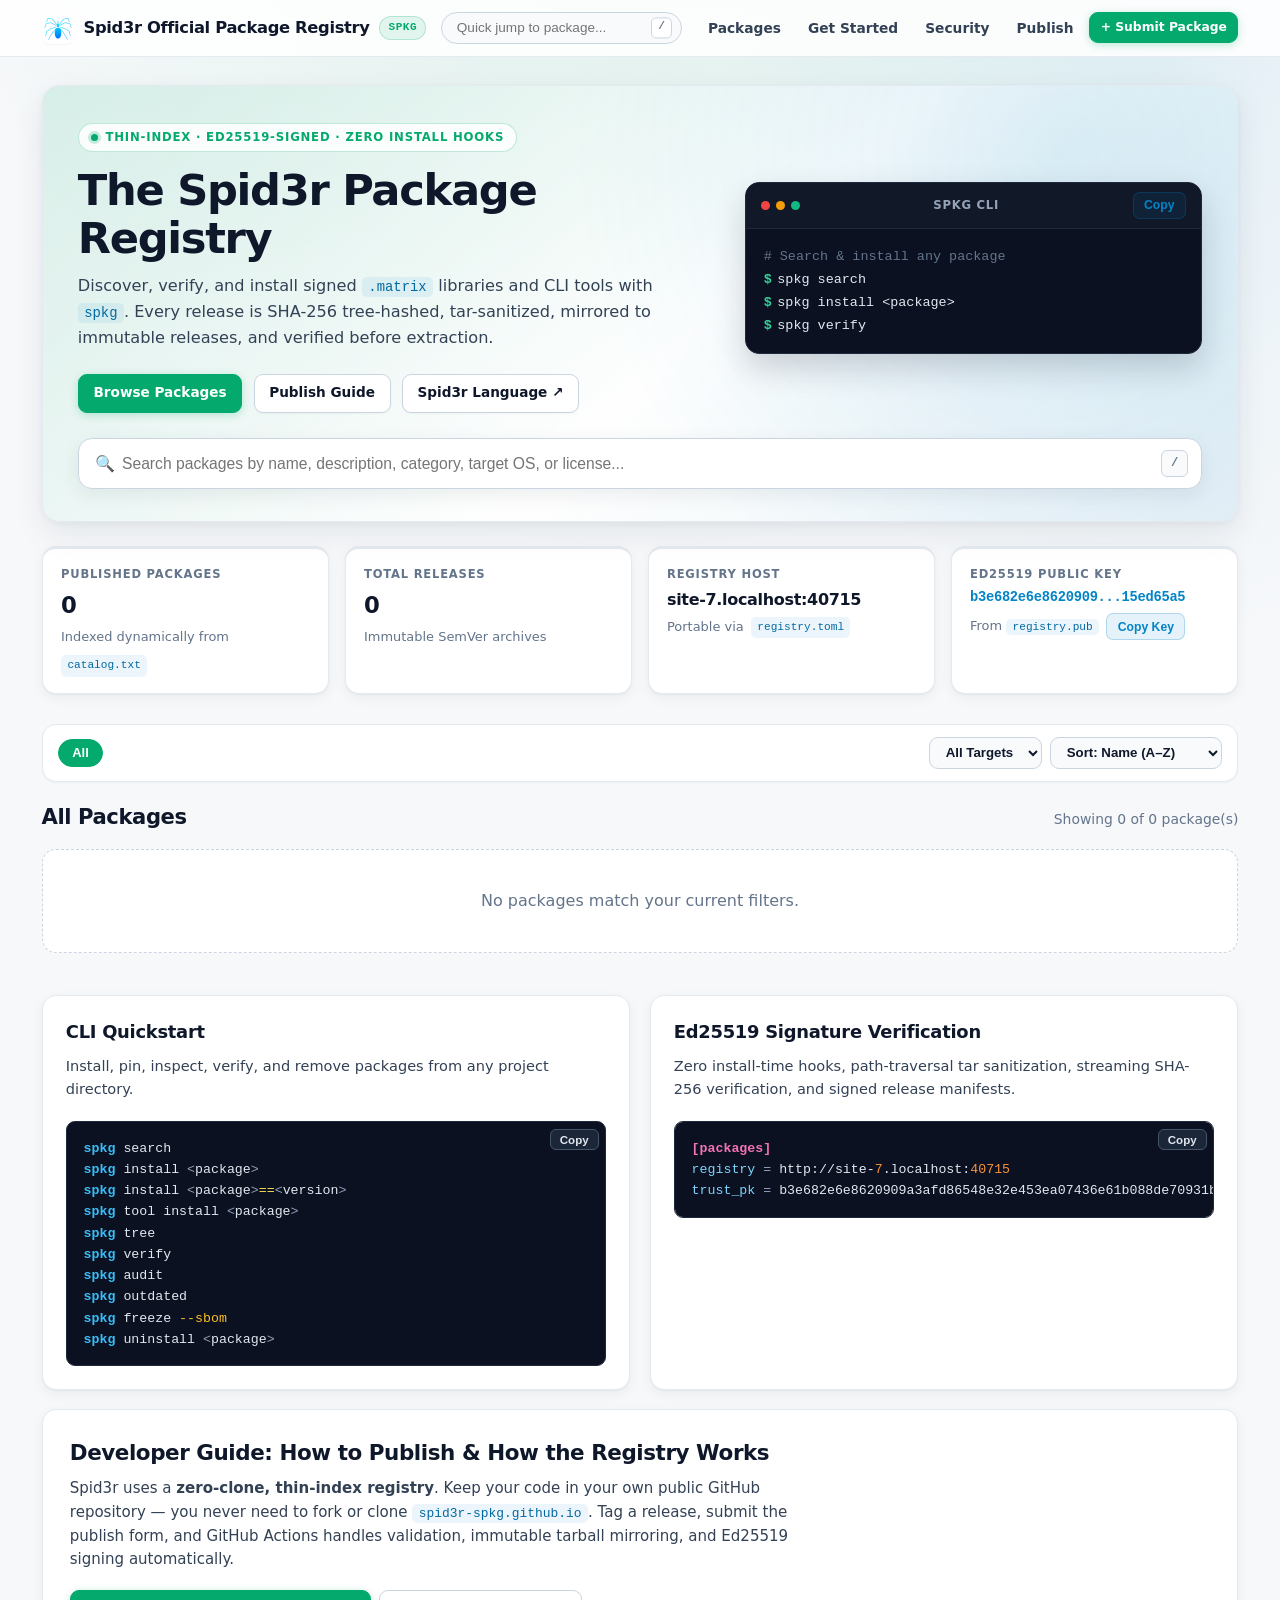
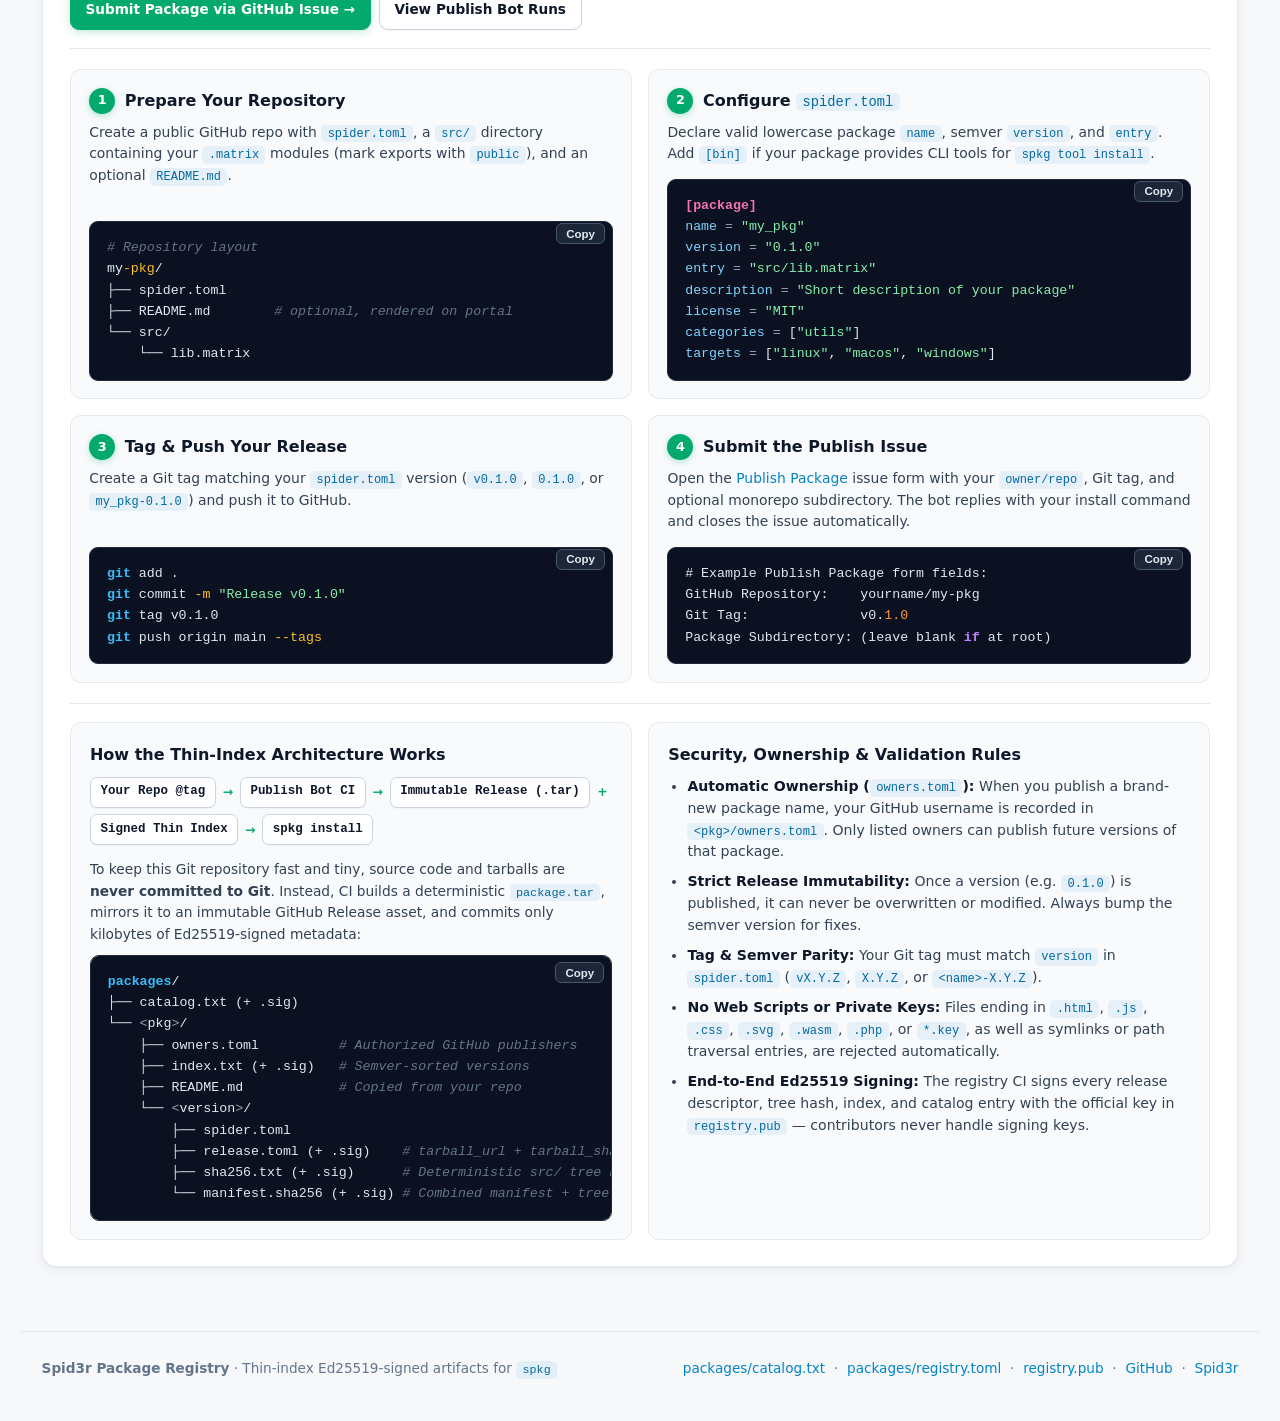
==== commit 9bfb65a2: "Fresh start: clean all old packages and move registry root into packages/" ====
--- a/index.html
+++ b/index.html
@@ -1285,15 +1285,17 @@
               <p style="font-size: 0.86rem; color: var(--fg-secondary); margin: 0 0 0.55rem;">To keep this Git repository fast and tiny, source code and tarballs are <strong>never committed to Git</strong>. Instead, CI builds a deterministic <code>package.tar</code>, mirrors it to an immutable GitHub Release asset, and commits only kilobytes of Ed25519-signed metadata:</p>
               <div class="code-wrap">
                 <button class="copy-float" type="button">Copy</button>
-<pre>&lt;pkg&gt;/
-├── owners.toml          # Authorized GitHub publishers
-├── index.txt (+ .sig)   # Semver-sorted versions
-├── README.md            # Copied from your repo
-└── &lt;version&gt;/
-    ├── spider.toml
-    ├── release.toml (+ .sig)    # tarball_url + tarball_sha256
-    ├── sha256.txt (+ .sig)      # Deterministic src/ tree hash
-    └── manifest.sha256 (+ .sig) # Combined manifest + tree digest</pre>
+<pre>packages/
+├── catalog.txt (+ .sig)
+└── &lt;pkg&gt;/
+    ├── owners.toml          # Authorized GitHub publishers
+    ├── index.txt (+ .sig)   # Semver-sorted versions
+    ├── README.md            # Copied from your repo
+    └── &lt;version&gt;/
+        ├── spider.toml
+        ├── release.toml (+ .sig)    # tarball_url + tarball_sha256
+        ├── sha256.txt (+ .sig)      # Deterministic src/ tree hash
+        └── manifest.sha256 (+ .sig) # Combined manifest + tree digest</pre>
               </div>
             </div>
 
@@ -1398,8 +1400,8 @@
   <footer>
     <span><strong>Spid3r Package Registry</strong> · Thin-index Ed25519-signed artifacts for <code>spkg</code></span>
     <span class="footer-links">
-      <a href="./catalog.txt">catalog.txt</a> ·
-      <a href="./registry.toml">registry.toml</a> ·
+      <a href="./packages/catalog.txt">packages/catalog.txt</a> ·
+      <a href="./packages/registry.toml">packages/registry.toml</a> ·
       <a href="./registry.pub">registry.pub</a> ·
       <a href="https://github.com/spid3r-spkg/spid3r-spkg.github.io" target="_blank" rel="noopener noreferrer">GitHub</a> ·
       <a href="https://github.com/needyamin/spid3r" target="_blank" rel="noopener noreferrer">Spid3r</a>
@@ -1805,7 +1807,7 @@
       wireCopy(document.getElementById('copyPkBtn'), function () { return state.pubKey; });
       updateTrustIni();
 
-      fetch('./registry.toml')
+      fetch('./packages/registry.toml', { cache: 'no-cache' })
         .then(function (r) { return r.ok ? r.text() : ''; })
         .then(function (txt) {
           if (!txt) return;
@@ -2161,7 +2163,7 @@
           tdCmd.appendChild(c);
 
           var tdArt = document.createElement('td');
-          var base = './' + encodeURIComponent(pkg.name) + '/' + encodeURIComponent(v) + '/';
+          var base = './packages/' + encodeURIComponent(pkg.name) + '/' + encodeURIComponent(v) + '/';
           var tarA = document.createElement('a');
           tarA.href = base + 'package.tar';
           tarA.textContent = 'package.tar';
@@ -2250,7 +2252,7 @@
         document.getElementById('detailSigBadge').textContent = 'Checking signature...';
         document.getElementById('detailSigBadge').className = 'sig-badge';
 
-        var base = './' + encodeURIComponent(pkg.name) + '/' + encodeURIComponent(ver) + '/';
+        var base = './packages/' + encodeURIComponent(pkg.name) + '/' + encodeURIComponent(ver) + '/';
         var artWrap = document.getElementById('sideArtifacts');
         function renderArtifacts(releaseMeta) {
           artWrap.textContent = '';
@@ -2267,7 +2269,7 @@
             { label: 'sha256.txt', href: base + 'sha256.txt' },
             { label: 'sha256.txt.sig', href: base + 'sha256.txt.sig' },
             { label: 'manifest.sha256', href: base + 'manifest.sha256' },
-            { label: 'index.txt', href: './' + encodeURIComponent(pkg.name) + '/index.txt' }
+            { label: 'index.txt', href: './packages/' + encodeURIComponent(pkg.name) + '/index.txt' }
           );
           if (releaseMeta && releaseMeta.sourceRepo && /^https:\/\/github\.com\//.test(releaseMeta.sourceRepo)) {
             items.push({ label: 'Source Repo', href: releaseMeta.sourceRepo, external: true });
@@ -2310,9 +2312,9 @@
         var readmeEl = document.getElementById('tabPanelReadme');
         readmeEl.textContent = 'Loading documentation...';
         fetchFirstAvailable([
-          './' + encodeURIComponent(pkg.name) + '/README.md',
+          './packages/' + encodeURIComponent(pkg.name) + '/README.md',
           base + 'README.md',
-          './' + encodeURIComponent(pkg.name) + '/README.txt',
+          './packages/' + encodeURIComponent(pkg.name) + '/README.txt',
           base + 'README.txt'
         ]).then(function (hit) {
           if (myLoad !== loadSeq) return;
@@ -2423,7 +2425,7 @@
         // Verify sha256.txt + sha256.txt.sig cryptographically when WebCrypto Ed25519 is available.
         var shaPromise = fetch(base + 'sha256.txt').then(function (r) { return r.ok ? r.text() : ''; }).catch(function () { return ''; });
         var sigPromise = fetch(base + 'sha256.txt.sig').then(function (r) { return r.ok ? r.text() : ''; }).catch(function () { return ''; });
-        var yankPromise = fetch('./' + encodeURIComponent(pkg.name) + '/yanked.txt').then(function (r) { return r.ok ? r.text() : ''; }).catch(function () { return ''; });
+        var yankPromise = fetch('./packages/' + encodeURIComponent(pkg.name) + '/yanked.txt').then(function (r) { return r.ok ? r.text() : ''; }).catch(function () { return ''; });
 
         Promise.all([shaPromise, sigPromise, yankPromise]).then(function (res) {
           if (myLoad !== loadSeq) return;
@@ -2474,7 +2476,7 @@
         });
 
         // Refresh versions list from index.txt
-        fetch('./' + encodeURIComponent(pkg.name) + '/index.txt')
+        fetch('./packages/' + encodeURIComponent(pkg.name) + '/index.txt')
           .then(function (r) { return r.ok ? r.text() : ''; })
           .then(function (idxTxt) {
             if (myLoad !== loadSeq) return;
@@ -2598,7 +2600,7 @@
       }
       window.addEventListener('hashchange', parseHashAndRoute);
 
-      fetch('./catalog.txt')
+      fetch('./packages/catalog.txt', { cache: 'no-cache' })
         .then(function (r) {
           if (!r.ok) throw new Error('HTTP ' + r.status);
           return r.text();
